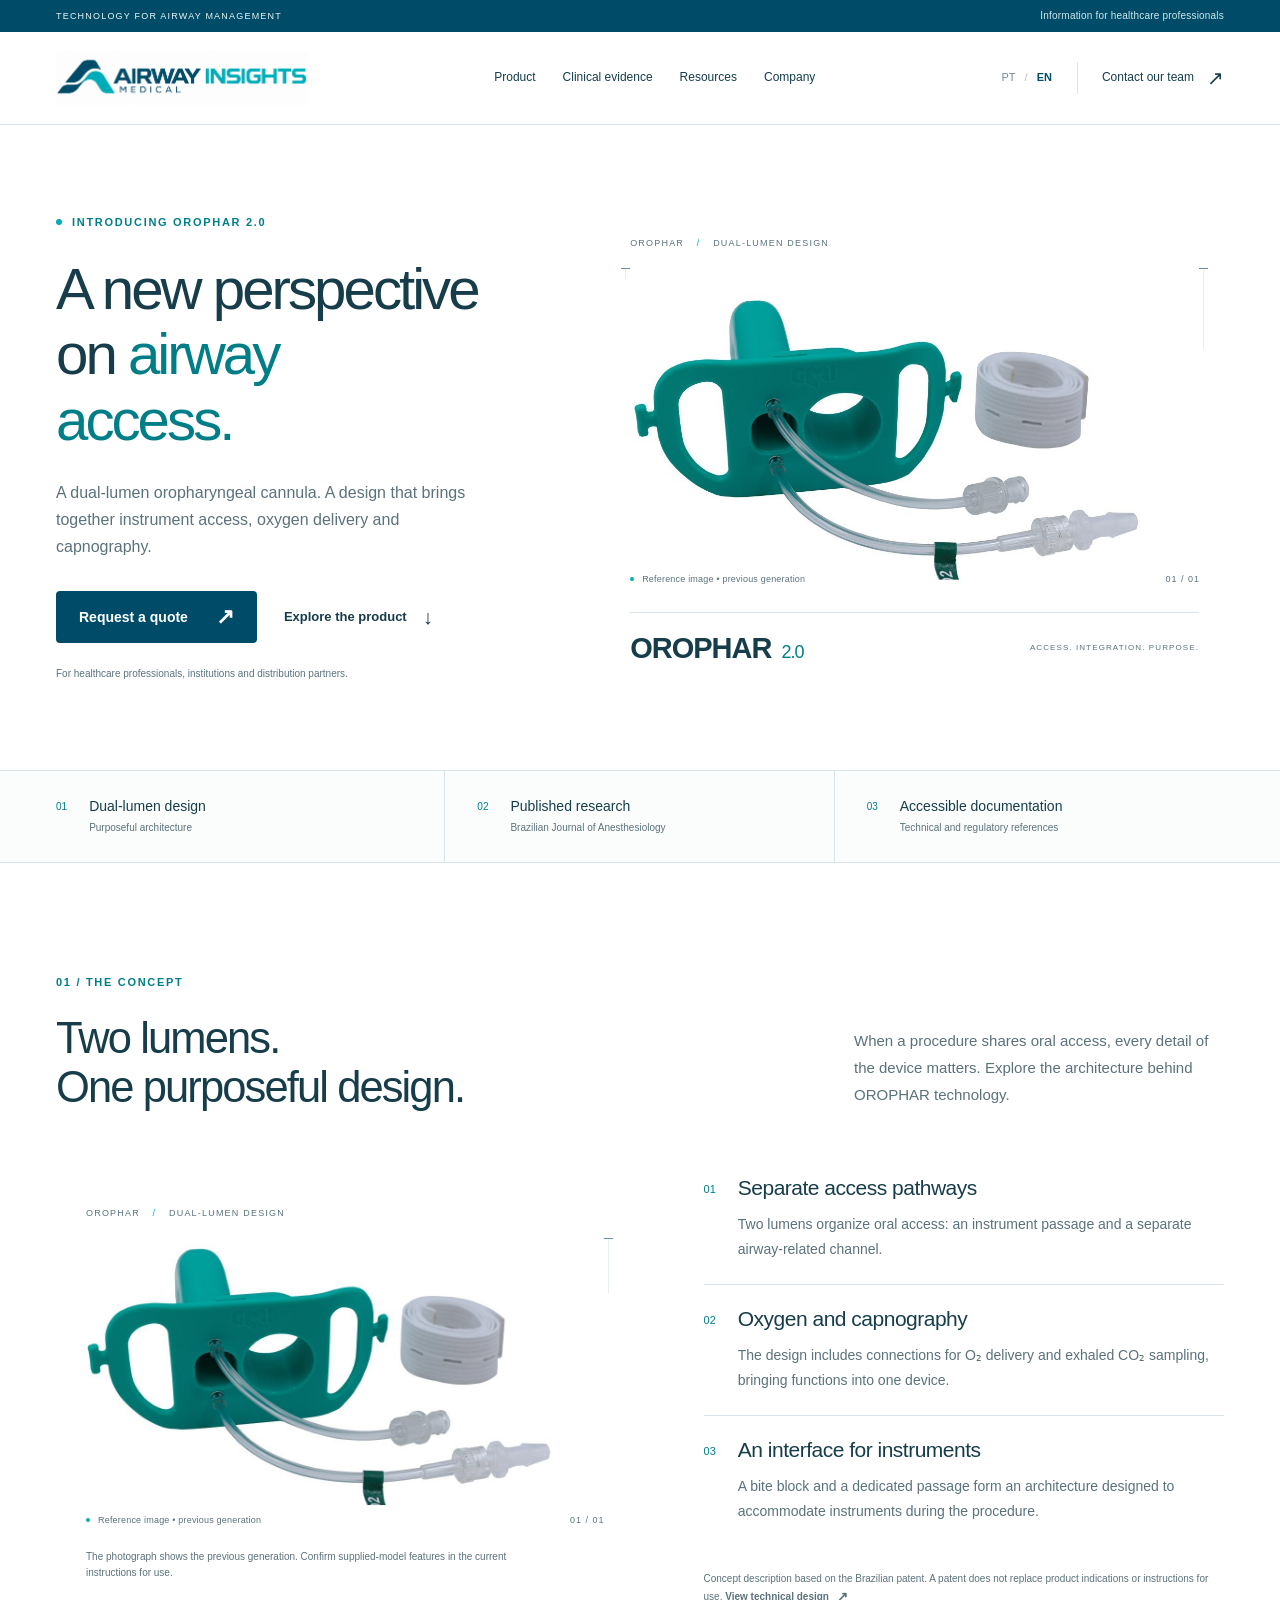
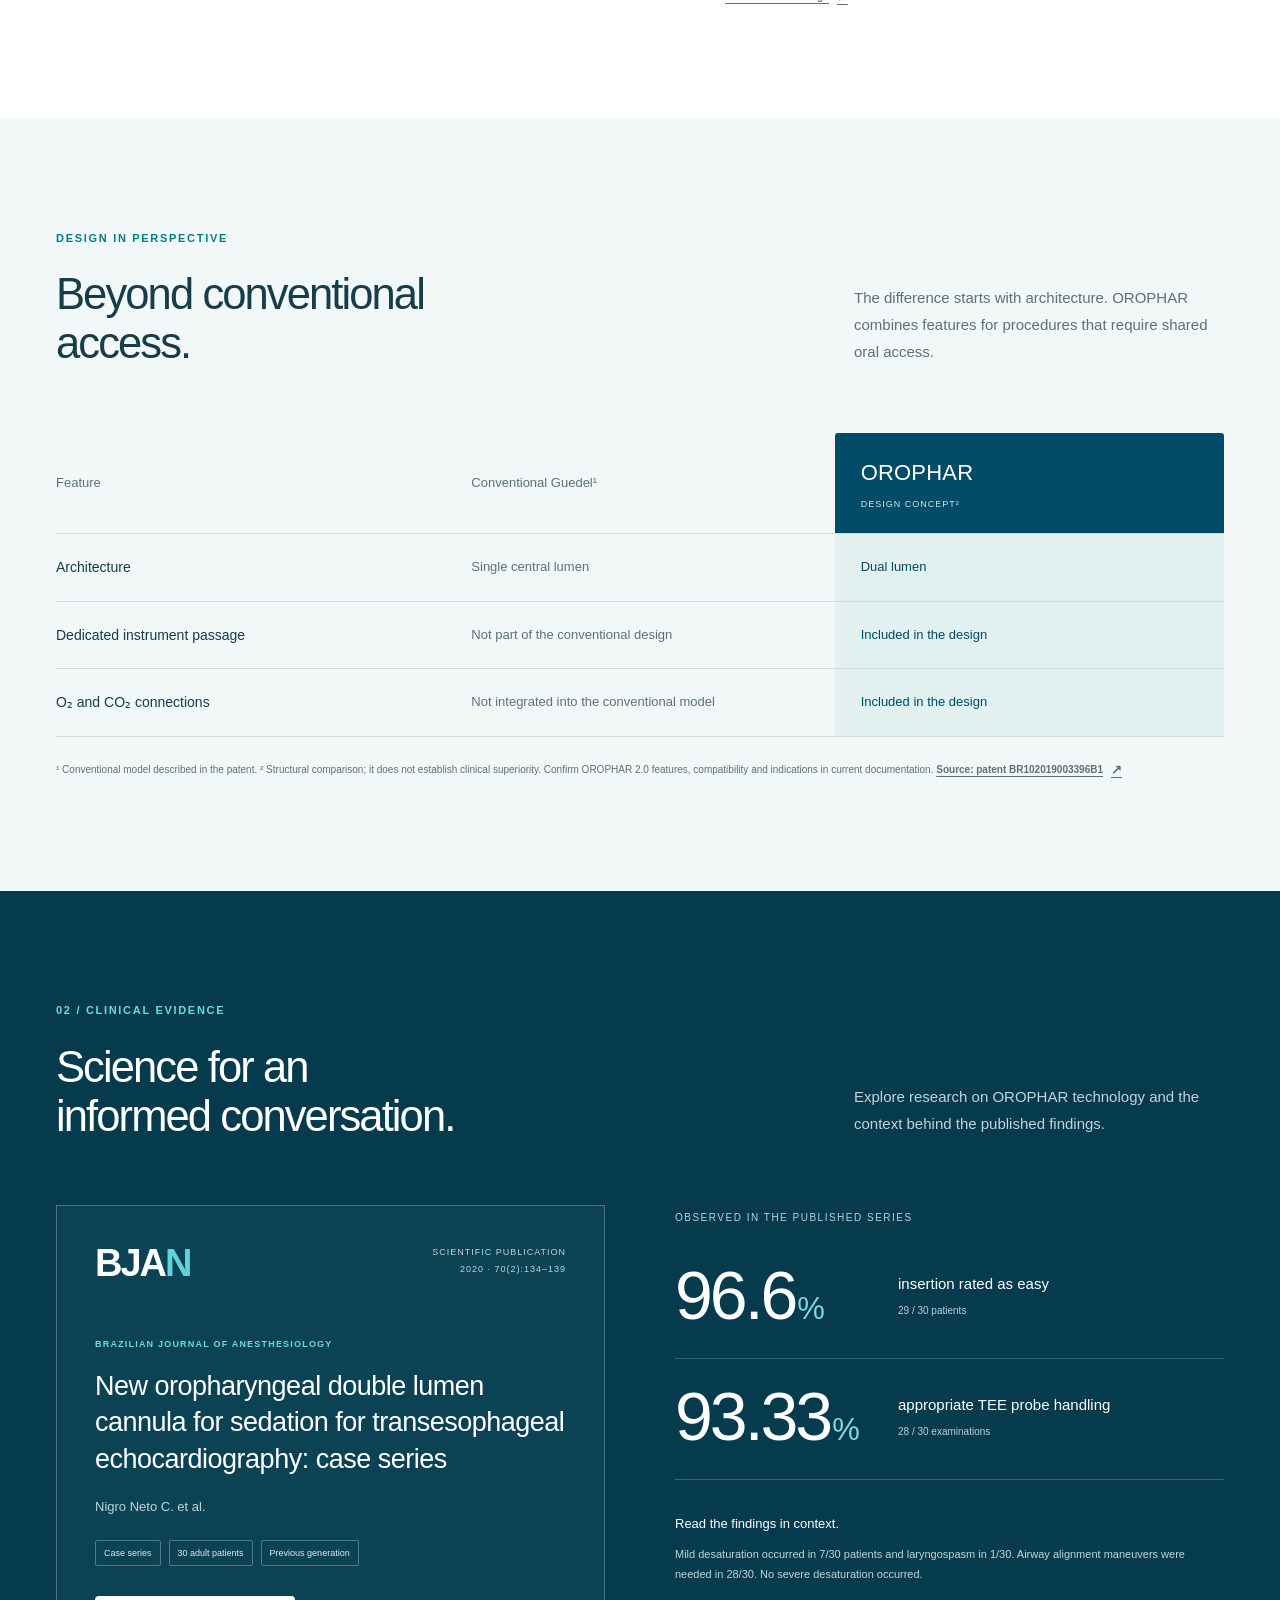
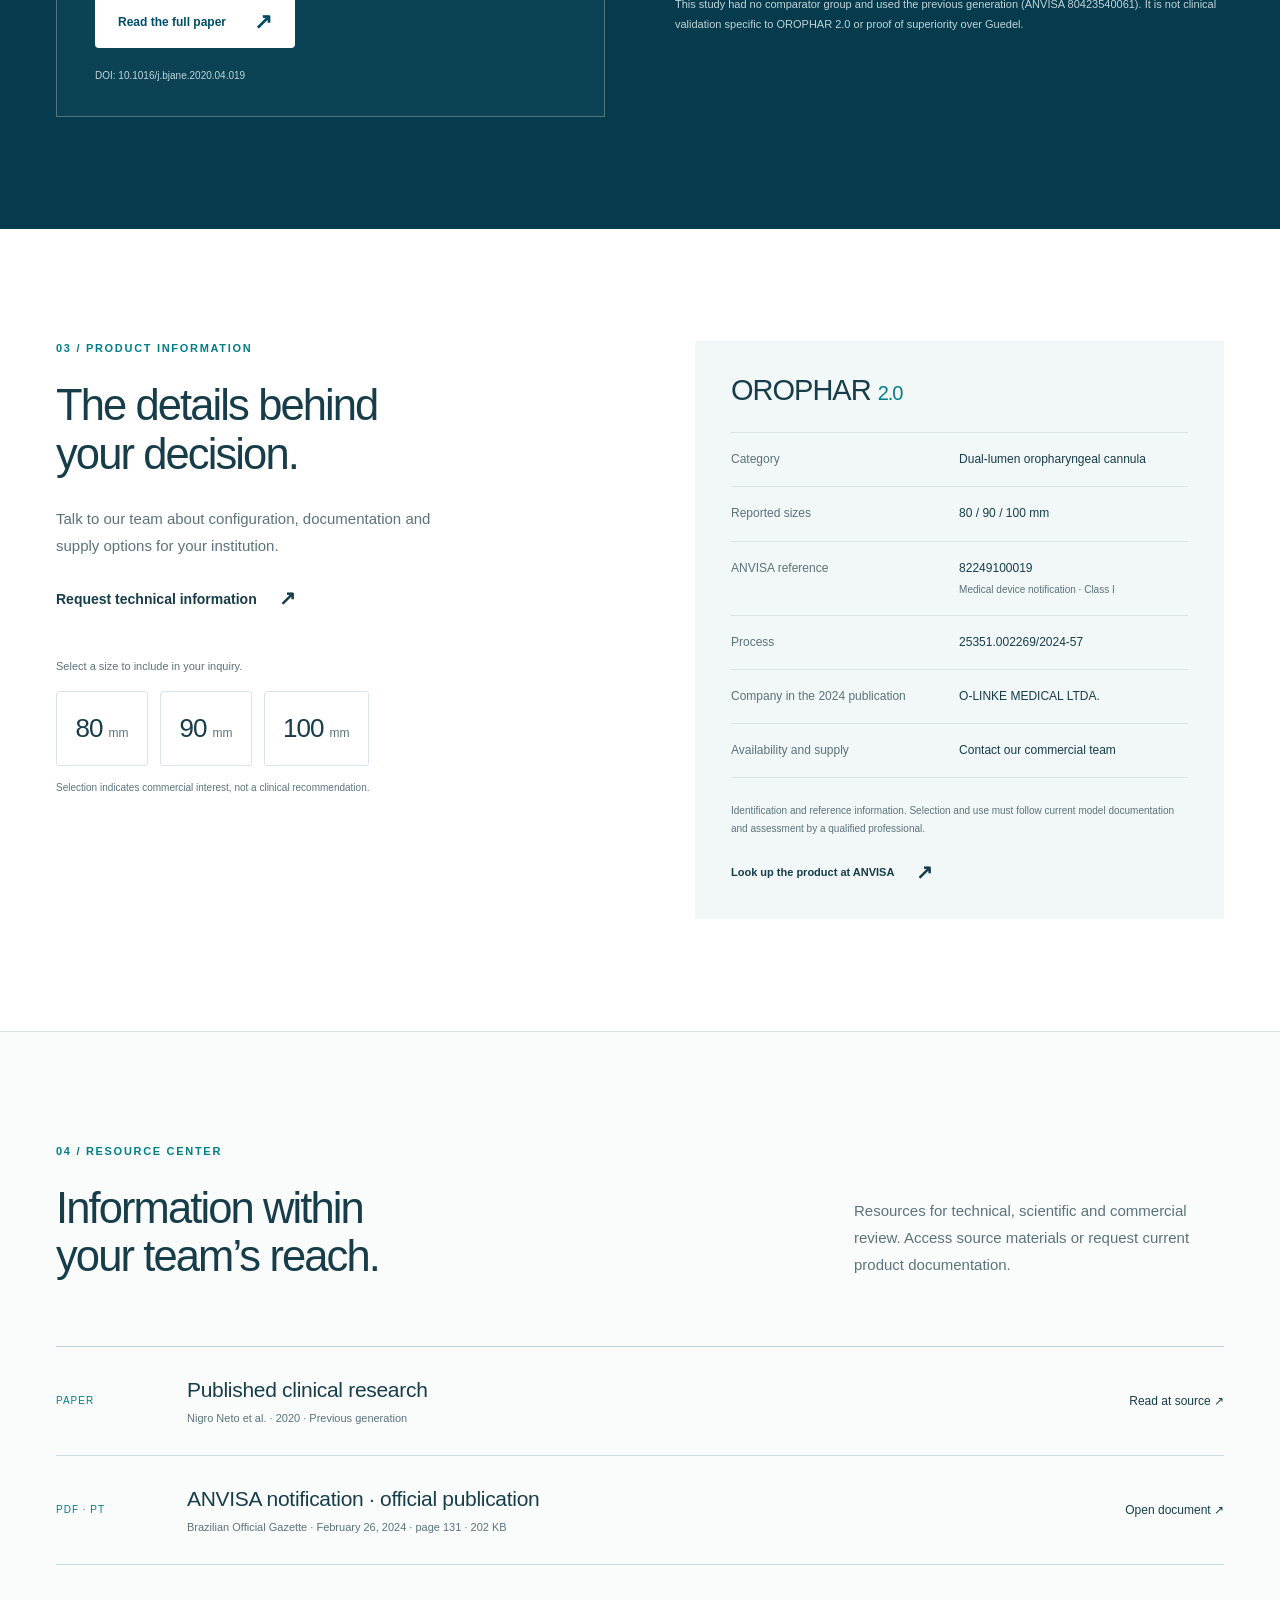
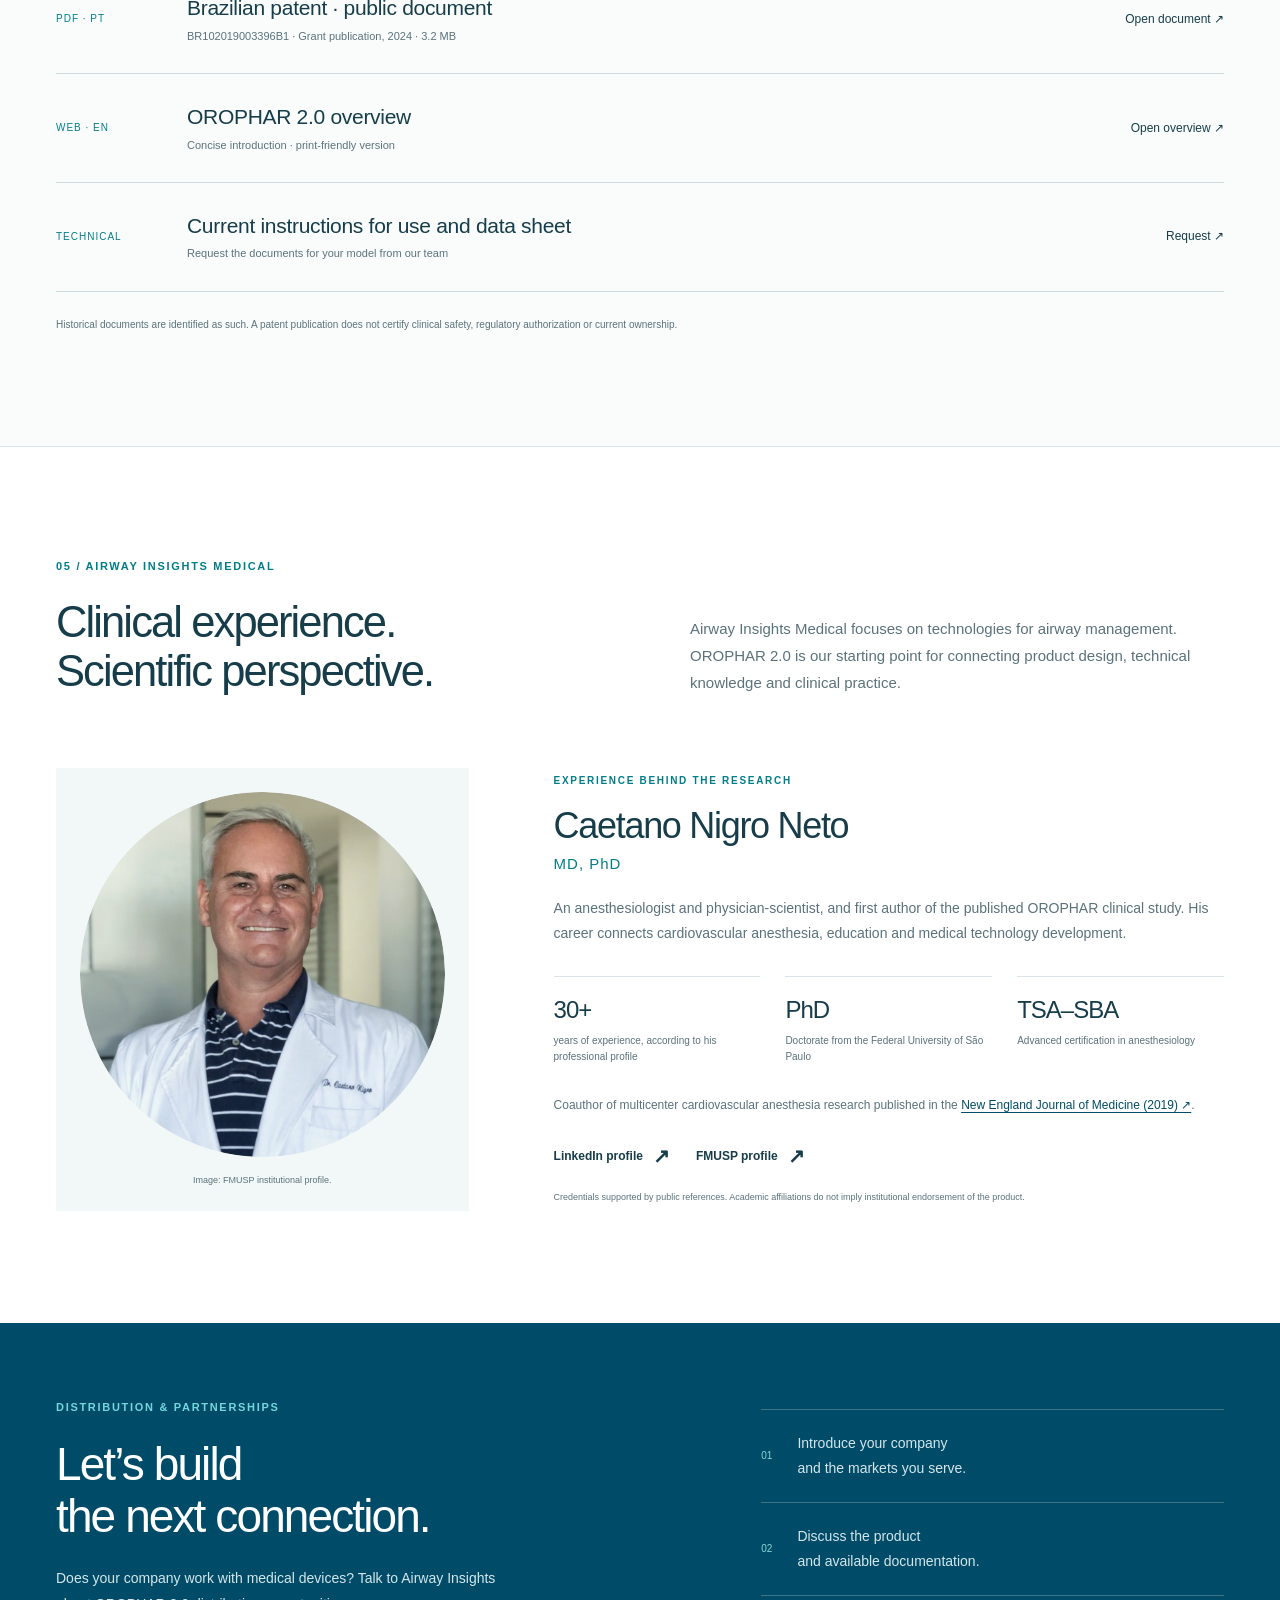
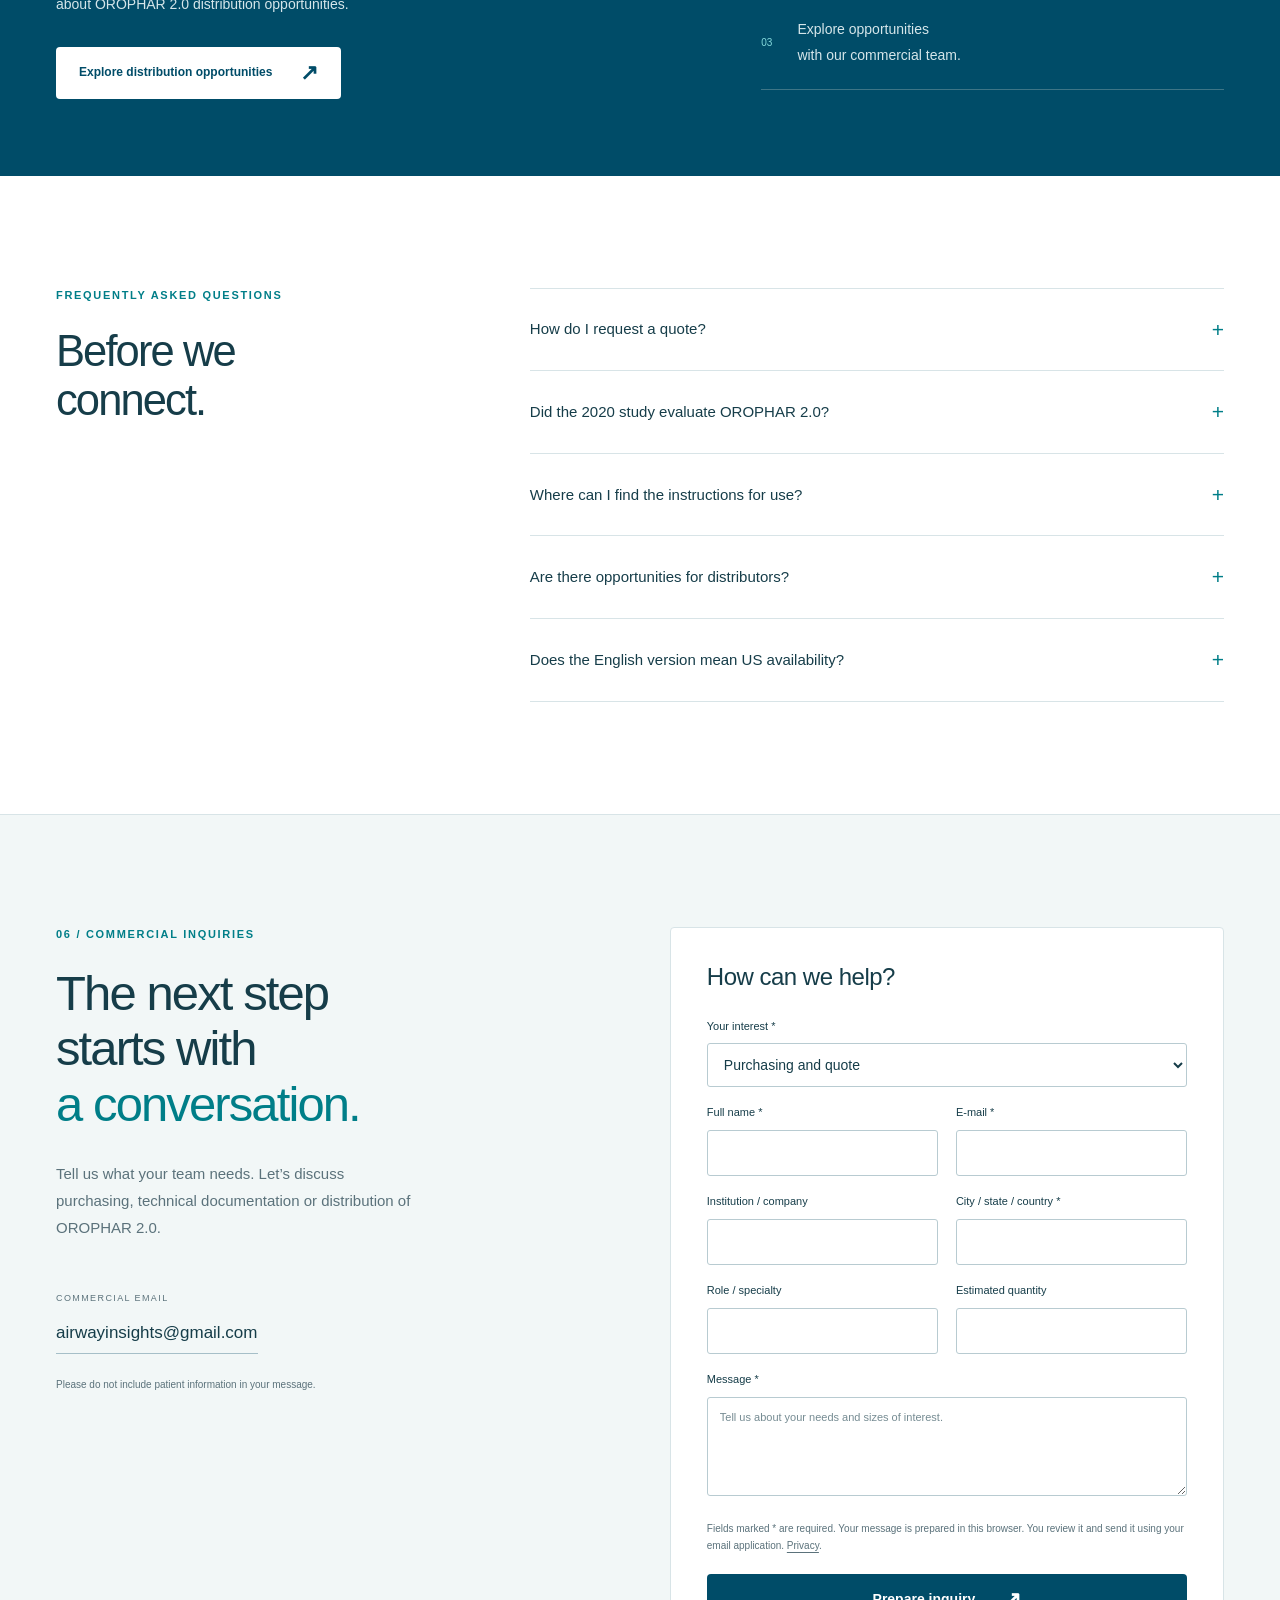
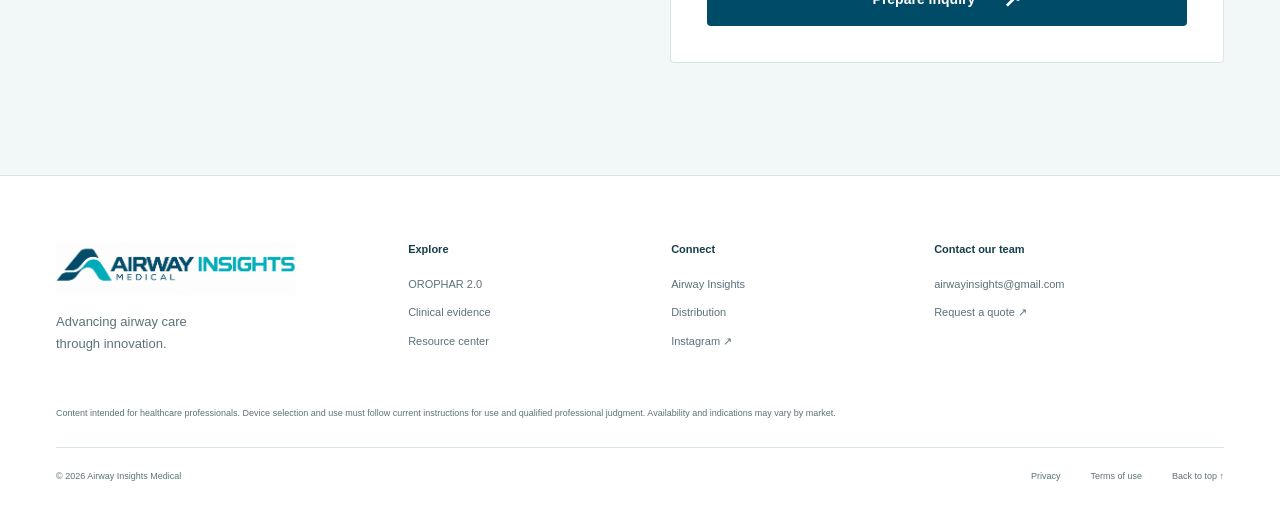
==== en/index.html @ 33f205d9 "Add files via upload" ====
<!doctype html>
<html lang="en-US">
<head>
 <meta charset="utf-8"><meta name="viewport" content="width=device-width, initial-scale=1">
 <title>OROPHAR 2.0 | Airway Insights Medical</title>
 <meta name="description" content="Explore OROPHAR 2.0, a dual-lumen oropharyngeal cannula. Product design, clinical evidence and commercial inquiries at Airway Insights Medical.">
 <meta name="robots" content="noindex, nofollow"><meta name="theme-color" content="#034d65">
 <meta property="og:type" content="website"><meta property="og:title" content="OROPHAR 2.0 | Airway Insights Medical"><meta property="og:description" content="Explore OROPHAR 2.0, a dual-lumen oropharyngeal cannula. Product design, clinical evidence and commercial inquiries at Airway Insights Medical.">
 <meta property="og:locale" content="en_US">
 <link rel="alternate" hreflang="pt-BR" href="../index.html"><link rel="alternate" hreflang="en-US" href="../en/index.html"><link rel="alternate" hreflang="x-default" href="../index.html">
 <link rel="icon" type="image/png" href="../assets/airway-insights-symbol.png">
 <link rel="stylesheet" href="../assets/site.css">
 <script src="../assets/config.js" defer></script><script src="../assets/site.js" defer></script>
</head>
<body>
<a class="skip-link" href="#main">Skip to content</a>
<div class="utility"><div class="container utility-inner"><span>TECHNOLOGY FOR AIRWAY MANAGEMENT</span><span>Information for healthcare professionals</span></div></div>
<header class="site-header"><div class="container header-inner">
 <a class="brand" href="index.html" aria-label="Airway Insights Medical — home"><img src="../assets/airway-insights-logo.png" width="2172" height="724" alt="Airway Insights Medical"></a>
 <nav class="desktop-nav" aria-label="Main navigation"><a href="#product">Product</a><a href="#evidence">Clinical evidence</a><a href="#resources">Resources</a><a href="#company">Company</a></nav>
 <div class="header-actions"><div class="language-switch" aria-label="Language"><a class=""  href="../index.html" lang="pt-BR" aria-label="Português do Brasil">PT</a><span>/</span><a class="active" aria-current="page" href="../en/index.html" lang="en-US" aria-label="English, United States">EN</a></div><a href="#contact" class="header-contact">Contact our team <span aria-hidden="true">↗</span></a><button class="menu-toggle" aria-expanded="false" aria-controls="mobile-nav" aria-label="Open menu"><span></span><span></span></button></div>
 </div><nav id="mobile-nav" class="mobile-nav" aria-label="Mobile navigation" hidden><a href="#product">Product</a><a href="#evidence">Clinical evidence</a><a href="#resources">Resources</a><a href="#company">Company</a><a href="#distribution">Distribution</a><a href="#contact">Commercial inquiries</a></nav>
</header>
<main id="main">
 <section class="hero container" aria-labelledby="hero-title">
  <div class="hero-copy"><p class="eyebrow"><span></span>INTRODUCING OROPHAR 2.0</p>
   <h1 id="hero-title">A new perspective<br>on <em>airway<br>access.</em></h1>
   <p class="hero-description">A dual-lumen oropharyngeal cannula. A design that brings together instrument access, oxygen delivery and capnography.</p>
   <div class="hero-actions"><a class="button primary" href="#contact" data-intent="quote">Request a quote<span aria-hidden="true">↗</span></a><a class="text-link" href="#product">Explore the product <span aria-hidden="true">↓</span></a></div>
   <p class="hero-footnote">For healthcare professionals, institutions and distribution partners.</p>
  </div>
  <div class="hero-visual"><div class="product-stage ">
          <div class="stage-line line-one"></div><div class="stage-line line-two"></div>
          <span class="stage-label">OROPHAR <span> / </span> DUAL-LUMEN DESIGN</span>
          <div class="product-image-wrap"><img class="product-image" src="../assets/orophar-reference.png" width="1280" height="720" alt="Reference photograph of the previous-generation OROPHAR: two lumens and tubing" fetchpriority="high"></div>
          <div class="stage-bottom"><span class="technical-dot"></span><span>Reference image • previous generation</span><span>01 / 01</span></div>
        </div><div class="product-signature"><strong>OROPHAR<span>2.0</span></strong><span>ACCESS. INTEGRATION. PURPOSE.</span></div></div>
 </section>
 <div class="trust-band"><div class="container trust-inner"><a href="#product"><span>01</span><div><strong>Dual-lumen design</strong><small>Purposeful architecture</small></div></a><a href="#evidence"><span>02</span><div><strong>Published research</strong><small>Brazilian Journal of Anesthesiology</small></div></a><a href="#resources"><span>03</span><div><strong>Accessible documentation</strong><small>Technical and regulatory references</small></div></a></div></div>

 <section id="product" class="section container">
  <div class="section-heading"><div><p class="eyebrow">01 / THE CONCEPT</p><h2>Two lumens.<br>One purposeful design.</h2></div><p class="section-intro">When a procedure shares oral access, every detail of the device matters. Explore the architecture behind OROPHAR technology.</p></div>
  <div class="anatomy-grid"><div class="anatomy-visual"><div class="product-stage anatomy-stage">
          <div class="stage-line line-one"></div><div class="stage-line line-two"></div>
          <span class="stage-label">OROPHAR <span> / </span> DUAL-LUMEN DESIGN</span>
          <div class="product-image-wrap"><img class="product-image" src="../assets/orophar-reference.png" width="1280" height="720" alt="Reference photograph of the previous-generation OROPHAR: two lumens and tubing" loading="lazy"></div>
          <div class="stage-bottom"><span class="technical-dot"></span><span>Reference image • previous generation</span><span>01 / 01</span></div>
        </div><p class="caption">The photograph shows the previous generation. Confirm supplied-model features in the current instructions for use.</p></div>
  <div class="feature-list" aria-label="Design features">
   <article class="feature"><span class="feature-number">01</span><div><h3>Separate access pathways</h3><p>Two lumens organize oral access: an instrument passage and a separate airway-related channel.</p></div></article>
   <article class="feature"><span class="feature-number">02</span><div><h3>Oxygen and capnography</h3><p>The design includes connections for O₂ delivery and exhaled CO₂ sampling, bringing functions into one device.</p></div></article>
   <article class="feature"><span class="feature-number">03</span><div><h3>An interface for instruments</h3><p>A bite block and a dedicated passage form an architecture designed to accommodate instruments during the procedure.</p></div></article>
   <p class="source-note">Concept description based on the Brazilian patent. A patent does not replace product indications or instructions for use. <a class="text-link" href="https://patents.google.com/patent/BR102019003396B1/pt" target="_blank" rel="noopener noreferrer">View technical design<span aria-hidden="true">↗</span></a></p>
  </div></div>
 </section>

 <section class="comparison-section section" id="design"><div class="container"><div class="section-heading"><div><p class="eyebrow">DESIGN IN PERSPECTIVE</p><h2>Beyond conventional<br>access.</h2></div><p class="section-intro">The difference starts with architecture. OROPHAR combines features for procedures that require shared oral access.</p></div>
 <div class="table-scroll"><table class="comparison-table"><caption class="sr-only">Comparison of design characteristics</caption><thead><tr><th scope="col">Feature</th><th scope="col">Conventional Guedel¹</th><th scope="col" class="highlight">OROPHAR <span>DESIGN CONCEPT²</span></th></tr></thead><tbody>
 <tr><th scope="row">Architecture</th><td>Single central lumen</td><td class="highlight">Dual lumen</td></tr>
 <tr><th scope="row">Dedicated instrument passage</th><td>Not part of the conventional design</td><td class="highlight">Included in the design</td></tr>
 <tr><th scope="row">O₂ and CO₂ connections</th><td>Not integrated into the conventional model</td><td class="highlight">Included in the design</td></tr>
 </tbody></table></div><p class="source-note">¹ Conventional model described in the patent. ² Structural comparison; it does not establish clinical superiority. Confirm OROPHAR 2.0 features, compatibility and indications in current documentation. <a class="text-link" href="https://patents.google.com/patent/BR102019003396B1/pt" target="_blank" rel="noopener noreferrer">Source: patent BR102019003396B1<span aria-hidden="true">↗</span></a></p>
 </div></section>

 <section id="evidence" class="section evidence-section"><div class="container">
  <div class="section-heading"><div><p class="eyebrow">02 / CLINICAL EVIDENCE</p><h2>Science for an<br>informed conversation.</h2></div><p class="section-intro">Explore research on OROPHAR technology and the context behind the published findings.</p></div>
  <div class="evidence-layout"><article class="publication"><div class="publication-top"><span class="journal-mark">BJA<span>N</span></span><span>SCIENTIFIC PUBLICATION<br>2020 · 70(2):134–139</span></div><p class="eyebrow">BRAZILIAN JOURNAL OF ANESTHESIOLOGY</p><h3 lang="en">New oropharyngeal double lumen cannula for sedation for transesophageal echocardiography: case series</h3><p class="byline">Nigro Neto C. et al.</p><div class="study-tags"><span>Case series</span><span>30 adult patients</span><span>Previous generation</span></div><a class="button light" href="https://pmc.ncbi.nlm.nih.gov/articles/PMC9373078/" target="_blank" rel="noopener noreferrer">Read the full paper<span aria-hidden="true">↗</span></a><p class="doi">DOI: 10.1016/j.bjane.2020.04.019</p></article>
  <div class="study-results"><p class="results-label">OBSERVED IN THE PUBLISHED SERIES</p><div class="stat"><strong>96.6<span>%</span></strong><p>insertion rated as easy<small>29 / 30 patients</small></p></div><div class="stat"><strong>93.33<span>%</span></strong><p>appropriate TEE probe handling<small>28 / 30 examinations</small></p></div>
  <div class="evidence-context"><strong>Read the findings in context.</strong><p>Mild desaturation occurred in 7/30 patients and laryngospasm in 1/30. Airway alignment maneuvers were needed in 28/30. No severe desaturation occurred.</p><p>This study had no comparator group and used the previous generation (ANVISA 80423540061). It is not clinical validation specific to OROPHAR 2.0 or proof of superiority over Guedel.</p></div></div></div>
 </div></section>

 <section class="section container specifications" id="specifications"><div class="spec-intro"><p class="eyebrow">03 / PRODUCT INFORMATION</p><h2>The details behind<br>your decision.</h2><p>Talk to our team about configuration, documentation and supply options for your institution.</p><a class="text-link" href="#contact" data-intent="technical">Request technical information<span aria-hidden="true">↗</span></a><p class="size-hint">Select a size to include in your inquiry.</p><div class="size-selector" aria-label="Size of interest"><button type="button" data-size="80" aria-pressed="false">80 <span>mm</span></button><button type="button" data-size="90" aria-pressed="false">90 <span>mm</span></button><button type="button" data-size="100" aria-pressed="false">100 <span>mm</span></button></div><p id="size-feedback" aria-live="polite">Selection indicates commercial interest, not a clinical recommendation.</p></div>
 <div class="spec-panel"><div class="spec-panel-title">OROPHAR <span>2.0</span></div><dl><div><dt>Category</dt><dd>Dual-lumen oropharyngeal cannula</dd></div><div><dt>Reported sizes</dt><dd>80 / 90 / 100 mm</dd></div><div><dt>ANVISA reference</dt><dd>82249100019 <small>Medical device notification · Class I</small></dd></div><div><dt>Process</dt><dd>25351.002269/2024-57</dd></div><div><dt>Company in the 2024 publication</dt><dd>O-LINKE MEDICAL LTDA.</dd></div><div><dt>Availability and supply</dt><dd>Contact our commercial team</dd></div></dl><p class="source-note">Identification and reference information. Selection and use must follow current model documentation and assessment by a qualified professional.</p><a class="text-link" href="https://consultas.anvisa.gov.br/#/saude/" target="_blank" rel="noopener noreferrer">Look up the product at ANVISA<span aria-hidden="true">↗</span></a></div>
 </section>

 <section class="section resources-section" id="resources"><div class="container"><div class="section-heading"><div><p class="eyebrow">04 / RESOURCE CENTER</p><h2>Information within<br>your team’s reach.</h2></div><p class="section-intro">Resources for technical, scientific and commercial review. Access source materials or request current product documentation.</p></div>
 <div class="resource-list">
  <a class="resource-row" href="https://pmc.ncbi.nlm.nih.gov/articles/PMC9373078/" target="_blank" rel="noopener noreferrer"><span class="resource-type">PAPER</span><div><h3>Published clinical research</h3><p>Nigro Neto et al. · 2020 · Previous generation</p></div><span class="resource-action">Read at source ↗</span></a>
  <a class="resource-row" href="../documents/anvisa-dou-2024-02-26-p131.pdf" target="_blank" rel="noopener"><span class="resource-type">PDF · PT</span><div><h3>ANVISA notification · official publication</h3><p>Brazilian Official Gazette · February 26, 2024 · page 131 · 202 KB</p></div><span class="resource-action">Open document ↗</span></a>
  <a class="resource-row" href="../documents/patente-BR102019003396B1.pdf" target="_blank" rel="noopener"><span class="resource-type">PDF · PT</span><div><h3>Brazilian patent · public document</h3><p>BR102019003396B1 · Grant publication, 2024 · 3.2 MB</p></div><span class="resource-action">Open document ↗</span></a>
  <a class="resource-row" href="../documents/overview-en.html" target="_blank" rel="noopener"><span class="resource-type">WEB · EN</span><div><h3>OROPHAR 2.0 overview</h3><p>Concise introduction · print-friendly version</p></div><span class="resource-action">Open overview ↗</span></a>
  <a class="resource-row" href="#contact" data-intent="technical"><span class="resource-type">TECHNICAL</span><div><h3>Current instructions for use and data sheet</h3><p>Request the documents for your model from our team</p></div><span class="resource-action">Request ↗</span></a>
 </div><p class="source-note">Historical documents are identified as such. A patent publication does not certify clinical safety, regulatory authorization or current ownership.</p>
 </div></section>

 <section class="section container company-section" id="company"><div class="company-intro"><p class="eyebrow">05 / AIRWAY INSIGHTS MEDICAL</p><h2>Clinical experience.<br>Scientific perspective.</h2><p>Airway Insights Medical focuses on technologies for airway management. OROPHAR 2.0 is our starting point for connecting product design, technical knowledge and clinical practice.</p></div>
 <div class="expert-layout"><figure class="expert-photo"><img src="../assets/caetano-nigro-neto.png" alt="Dr. Caetano Nigro Neto" width="1024" height="1024" loading="lazy"><figcaption>Image: FMUSP institutional profile.</figcaption></figure><div class="expert-content"><p class="eyebrow">EXPERIENCE BEHIND THE RESEARCH</p><h3>Caetano Nigro Neto<span>MD, PhD</span></h3><p class="expert-description">An anesthesiologist and physician-scientist, and first author of the published OROPHAR clinical study. His career connects cardiovascular anesthesia, education and medical technology development.</p><div class="credentials"><div><strong>30+</strong><span>years of experience, according to his professional profile</span></div><div><strong>PhD</strong><span>Doctorate from the Federal University of São Paulo</span></div><div><strong>TSA–SBA</strong><span>Advanced certification in anesthesiology</span></div></div><p class="research-credit">Coauthor of multicenter cardiovascular anesthesia research published in the <a href="https://pubmed.ncbi.nlm.nih.gov/30888743/" target="_blank" rel="noopener noreferrer">New England Journal of Medicine (2019) ↗</a>.</p><div class="expert-links"><a class="text-link" href="https://www.linkedin.com/in/ccaetanonigroneto/" target="_blank" rel="noopener noreferrer">LinkedIn profile<span aria-hidden="true">↗</span></a><a class="text-link" href="https://fm.usp.br/posgrad/corpo-docente/caetano-nigro-neto" target="_blank" rel="noopener noreferrer">FMUSP profile<span aria-hidden="true">↗</span></a></div><p class="source-note">Credentials supported by public references. Academic affiliations do not imply institutional endorsement of the product.</p></div></div>
 </section>

 <section id="distribution" class="distribution-section"><div class="container distribution-inner"><div><p class="eyebrow">DISTRIBUTION & PARTNERSHIPS</p><h2>Let’s build<br>the next connection.</h2><p>Does your company work with medical devices? Talk to Airway Insights about OROPHAR 2.0 distribution opportunities.</p><a class="button light" href="#contact" data-intent="distribution">Explore distribution opportunities<span aria-hidden="true">↗</span></a></div><div class="partner-notes"><div><span>01</span><p>Introduce your company<br>and the markets you serve.</p></div><div><span>02</span><p>Discuss the product<br>and available documentation.</p></div><div><span>03</span><p>Explore opportunities<br>with our commercial team.</p></div></div></div></section>

 <section class="section container faq-section" id="questions"><div><p class="eyebrow">FREQUENTLY ASKED QUESTIONS</p><h2>Before we<br>connect.</h2></div><div class="faq-list">
 <details><summary>How do I request a quote?<span>+</span></summary><p>Select “Request a quote” and tell us your institution, region and estimated quantity. The form prepares a message for you to review and send using your email application. Our commercial team confirms pricing, lead times and availability.</p></details>
 <details><summary>Did the 2020 study evaluate OROPHAR 2.0?<span>+</span></summary><p>No. The study evaluated the previous OROPHAR generation, identified in the paper by ANVISA number 80423540061. The current version is presented separately. See the evidence section for the study design and limitations.</p></details>
 <details><summary>Where can I find the instructions for use?<span>+</span></summary><p>Ask our team for the current instructions for use and data sheet corresponding to the supplied model. This website provides information and does not replace those documents.</p></details>
 <details><summary>Are there opportunities for distributors?<span>+</span></summary><p>We welcome inquiries from interested companies. Select “Distribution and partnership” in the form and include your region, customer profile and medical device experience. Opportunities are reviewed individually.</p></details>
 <details><summary>Does the English version mean US availability?<span>+</span></summary><p>No. English makes the information accessible to a wider audience. Commercial availability and indications depend on requirements and authorizations in each market. Contact our team about your country.</p></details>
 </div></section>

 <section id="contact" class="section contact-section"><div class="container contact-grid"><div class="contact-copy"><p class="eyebrow">06 / COMMERCIAL INQUIRIES</p><h2>The next step<br>starts with<br><em>a conversation.</em></h2><p>Tell us what your team needs. Let’s discuss purchasing, technical documentation or distribution of OROPHAR 2.0.</p><div class="direct-contact"><span>COMMERCIAL EMAIL</span><a class="email-link" href="mailto:airwayinsights@gmail.com">airwayinsights@gmail.com <span aria-hidden="true">↗</span></a></div><a class="text-link whatsapp-contact" href="#contact" hidden>WhatsApp <span aria-hidden="true">↗</span></a><p class="contact-note">Please do not include patient information in your message.</p></div>
 <form id="contact-form" class="contact-form" action="mailto:airwayinsights@gmail.com" method="get"><h3>How can we help?</h3><div class="field"><label for="intent">Your interest *</label><select id="intent" name="intent" required><option value="quote">Purchasing and quote</option><option value="institution">Hospital or institution</option><option value="distribution">Distribution and partnership</option><option value="technical">Technical and scientific information</option></select></div><div class="form-row"><div class="field"><label for="name">Full name *</label><input id="name" name="name" required autocomplete="name" maxlength="100"></div><div class="field"><label for="email">E-mail *</label><input id="email" name="email" type="email" required autocomplete="email" maxlength="150"></div></div><div class="form-row"><div class="field"><label for="organization">Institution / company</label><input id="organization" name="organization" autocomplete="organization" maxlength="150"></div><div class="field"><label for="region">City / state / country *</label><input id="region" name="region" required maxlength="150"></div></div><div class="form-row"><div class="field"><label for="role">Role / specialty</label><input id="role" name="role" autocomplete="organization-title" maxlength="100"></div><div class="field"><label for="quantity">Estimated quantity</label><input id="quantity" name="quantity" type="number" min="1" max="1000000" step="1" inputmode="numeric"></div></div><div class="field"><label for="message">Message *</label><textarea id="message" name="message" rows="3" required maxlength="1500" placeholder="Tell us about your needs and sizes of interest."></textarea></div><input type="hidden" name="size" id="selected-size"><p class="form-privacy">Fields marked * are required. Your message is prepared in this browser. You review it and send it using your email application. <a href="../documents/privacy-en.html">Privacy</a>.</p><button type="submit" class="button primary full-width">Prepare inquiry <span aria-hidden="true">↗</span></button><noscript><p>To contact us, email <a href="mailto:airwayinsights@gmail.com">airwayinsights@gmail.com</a>.</p></noscript></form>
 </div></section>
</main>
<footer class="site-footer"><div class="container"><div class="footer-main"><div class="footer-brand"><div class="brand"><img src="../assets/airway-insights-logo.png" alt="Airway Insights Medical" width="2172" height="724" loading="lazy"></div><p>Advancing airway care<br>through innovation.</p></div><div class="footer-column"><strong>Explore</strong><a href="#product">OROPHAR 2.0</a><a href="#evidence">Clinical evidence</a><a href="#resources">Resource center</a></div><div class="footer-column"><strong>Connect</strong><a href="#company">Airway Insights</a><a href="#distribution">Distribution</a><a href="https://www.instagram.com/airwayinsights/" target="_blank" rel="noopener noreferrer">Instagram ↗</a></div><div class="footer-column"><strong>Contact our team</strong><a class="email-link" href="mailto:airwayinsights@gmail.com">airwayinsights@gmail.com</a><a href="#contact">Request a quote ↗</a></div></div><div class="footer-note">Content intended for healthcare professionals. Device selection and use must follow current instructions for use and qualified professional judgment. Availability and indications may vary by market.</div><div class="footer-bottom"><span>© 2026 Airway Insights Medical</span><div><a href="../documents/privacy-en.html">Privacy</a><a href="../documents/terms-en.html">Terms of use</a><a href="#main">Back to top ↑</a></div></div></div></footer>
<div class="mobile-cta"><span>OROPHAR 2.0</span><a class="button primary" href="#contact" data-intent="quote">Request a quote<span aria-hidden="true">↗</span></a></div>
<dialog id="inquiry-dialog" aria-labelledby="dialog-title"><div class="dialog-top"><p class="eyebrow">AIRWAY INSIGHTS MEDICAL</p><button type="button" class="close-dialog" aria-label="Close">×</button></div><h2 id="dialog-title">Your message is ready.</h2><p>Review it below. No message has been sent yet.</p><textarea id="inquiry-preview" rows="10" readonly aria-label="Prepared message"></textarea><div class="dialog-actions"><a id="send-email" href="mailto:airwayinsights@gmail.com" class="button primary">Open my email ↗</a><button type="button" class="button secondary" id="copy-message">Copy message</button></div><p class="dialog-note" id="copy-status" aria-live="polite">If your email application does not open, copy the message and send it to airwayinsights@gmail.com.</p></dialog>
</body></html>
---- assets/site.css ----
@charset "UTF-8";
:root{--navy:#004c68;--navy-deep:#063b4d;--teal:#00acb8;--teal-dark:#007e88;--ink:#163d49;--muted:#5b727b;--line:#d8e4e7;--pale:#f2f7f7;--white:#fff;--max:1280px;--radius:4px}
*{box-sizing:border-box}html{scroll-behavior:smooth;scroll-padding-top:115px}body{margin:0;color:var(--ink);background:#fff;font-family:Arial,"Helvetica Neue",sans-serif;font-size:16px;line-height:1.6;-webkit-font-smoothing:antialiased}button,input,select,textarea{font:inherit}button,a,input,select,textarea{-webkit-tap-highlight-color:transparent}button,a{touch-action:manipulation}button{cursor:pointer}a{color:inherit;text-decoration:none}img{max-width:100%;height:auto}button{color:inherit}p,h1,h2,h3,figure{margin:0}p+p{margin-top:14px}h1,h2,h3{font-weight:500;line-height:1.12}h1{font-size:clamp(44px,4.55vw,68px);letter-spacing:-3px}h2{font-size:clamp(34px,3.4vw,48px);letter-spacing:-1.9px}h3{font-size:23px;letter-spacing:-.5px}em{font-style:normal;color:var(--teal-dark)}.container{width:calc(100% - 112px);max-width:var(--max);margin-inline:auto}.section{padding-block:112px}.eyebrow{font-size:11px;letter-spacing:1.7px;font-weight:700;line-height:1.4;color:var(--teal-dark);margin-bottom:24px}.text-link{display:inline-flex;align-items:center;gap:22px;font-size:14px;font-weight:600;line-height:1.45}.text-link>span{font-size:20px}.text-link:hover{color:var(--teal-dark)}.button{display:inline-flex;min-height:52px;align-items:center;justify-content:center;gap:28px;border:1px solid transparent;border-radius:var(--radius);padding:14px 22px;font-size:14px;font-weight:600;line-height:1.4;transition:background .2s,transform .2s}.button>span{font-size:22px;line-height:1}.button:hover{transform:translateY(-2px)}.primary{background:var(--navy);color:#fff}.primary:hover{background:var(--navy-deep)}.light{background:#fff;color:var(--navy)}.light:hover{background:#e8f8f8}.secondary{background:transparent;border-color:var(--line);color:var(--navy)}.full-width{width:100%}a:focus-visible,button:focus-visible,summary:focus-visible{outline:3px solid var(--teal-dark);outline-offset:5px}input:focus-visible,select:focus-visible,textarea:focus-visible{outline:2px solid var(--teal-dark);outline-offset:2px}[hidden]{display:none!important}.sr-only{position:absolute;width:1px;height:1px;overflow:hidden;clip:rect(0,0,0,0);white-space:nowrap}.skip-link{position:fixed;top:-80px;left:20px;z-index:30;padding:14px;background:#fff;color:var(--navy)}.skip-link:focus{top:12px}.utility{background:var(--navy);color:#e9f5f6}.utility-inner{display:flex;justify-content:space-between;align-items:center;height:32px;font-size:9px;letter-spacing:1.2px}.utility-inner span:last-child{letter-spacing:.2px;font-size:10px;color:#d0e7eb}.site-header{position:sticky;top:0;z-index:15;background:rgba(255,255,255,.97);border-bottom:1px solid var(--line)}.header-inner{height:92px;display:flex;align-items:center;justify-content:space-between;gap:25px}.brand{width:252px;height:54px;display:block;overflow:hidden;position:relative;flex-shrink:0}.brand img{width:270px;max-width:none;position:absolute;left:-9px;top:-17px}.desktop-nav{display:flex;align-items:center;gap:27px}.desktop-nav a{font-size:12px;white-space:nowrap}.desktop-nav a:hover{color:var(--teal-dark)}.header-actions{display:flex;align-items:center;gap:25px}.language-switch{display:flex;gap:9px;font-size:11px;align-items:center;line-height:1.4}.language-switch span{color:#b0bec1}.language-switch a{padding:8px 0;color:#758b92}.language-switch .active{color:var(--navy);font-weight:700}.header-contact{font-size:12px;white-space:nowrap;display:flex;align-items:center;gap:13px;border-left:1px solid var(--line);padding-left:24px}.header-contact span{font-size:20px}.menu-toggle{display:none;width:42px;height:42px;background:transparent;border:1px solid var(--line);padding:10px}.menu-toggle span{display:block;height:1px;background:var(--navy);margin:5px 0}.mobile-nav{padding:10px 24px 20px;border-top:1px solid var(--line);background:#fff}.mobile-nav a{display:block;padding:10px 0;font-size:15px}
.hero{display:grid;grid-template-columns:.95fr 1.12fr;align-items:center;gap:15px;min-height:645px;padding-block:72px 70px}.hero .eyebrow{display:flex;align-items:center;gap:10px;margin-bottom:26px}.hero .eyebrow>span{width:6px;height:6px;border-radius:50%;background:var(--teal)}.hero-description{max-width:420px;margin-top:27px;font-size:16px;color:var(--muted);line-height:1.7}.hero-actions{display:flex;align-items:center;gap:27px;margin-top:31px}.hero-actions .text-link{font-size:13px;gap:16px}.hero-footnote{font-size:10px;color:var(--muted);margin-top:23px}.hero-visual{align-self:stretch;display:flex;flex-direction:column;justify-content:center;min-width:0}.product-stage{position:relative;min-height:355px;width:100%;overflow:hidden;background:#fff}.product-image-wrap{width:100%;height:100%;display:flex;align-items:center;position:relative;padding-top:9px}.product-image{width:100%;max-width:none;clip-path:polygon(0 18%,57% 18%,57% 37%,100% 37%,100% 100%,0 100%);margin-top:-35px;transform:scale(1.045);transform-origin:center}.stage-label{position:absolute;left:30px;top:4px;z-index:1;font-size:9px;letter-spacing:1.2px;color:var(--muted)}.stage-label span{padding:0 9px;color:var(--teal)}.stage-line{position:absolute;top:36px;bottom:25px;width:1px;background:var(--line);opacity:.6}.line-one{left:25px}.line-two{right:20px}.stage-line:before,.stage-line:after{content:"";position:absolute;width:9px;height:1px;background:var(--navy);left:-4px}.stage-line:after{bottom:0}.stage-bottom{position:absolute;bottom:0;left:30px;right:24px;display:flex;align-items:center;gap:8px;font-size:9px;color:var(--muted);letter-spacing:.2px}.stage-bottom>span:last-child{margin-left:auto;font-size:9px;letter-spacing:1px}.technical-dot{width:4px;height:4px;background:var(--teal);border-radius:50%;flex:none}.product-signature{margin:25px 25px 0 30px;padding-top:18px;border-top:1px solid var(--line);display:flex;align-items:center;justify-content:space-between;gap:12px}.product-signature>strong{font-weight:600;font-size:29px;letter-spacing:-1px;line-height:1.2}.product-signature strong>span{margin-left:10px;font-size:18px;font-weight:400;color:var(--teal-dark)}.product-signature>span{font-size:8px;letter-spacing:1.1px;color:var(--muted)}.trust-band{border-block:1px solid var(--line);background:#fbfdfd}.trust-inner{display:grid;grid-template-columns:repeat(3,1fr)}.trust-inner>a{display:flex;align-items:center;gap:22px;padding:26px 32px;border-right:1px solid var(--line)}.trust-inner>a:first-child{padding-left:0}.trust-inner>a:last-child{border-right:0}.trust-inner>a>span{font-size:10px;color:var(--teal-dark);align-self:flex-start;margin-top:2px}.trust-inner strong{font-size:14px;font-weight:500;display:block;line-height:1.4}.trust-inner small{font-size:10px;color:var(--muted);display:block;margin-top:3px}.section-heading{display:flex;justify-content:space-between;align-items:flex-end;gap:60px;margin-bottom:65px}.section-intro{font-size:15px;line-height:1.8;color:var(--muted);max-width:370px;padding-bottom:3px}.anatomy-grid{display:grid;grid-template-columns:1.1fr 1fr;gap:75px;align-items:center}.anatomy-stage{min-height:325px}.anatomy-visual .caption{font-size:10px;color:var(--muted);max-width:460px;margin:22px 30px 0}.feature{display:flex;gap:22px;padding:22px 0;border-top:1px solid var(--line)}.feature:first-child{padding-top:0;border:0}.feature-number{font-size:11px;color:var(--teal-dark);padding-top:5px}.feature h3{font-size:21px;letter-spacing:-.5px;margin-bottom:12px}.feature p{font-size:14px;color:var(--muted);line-height:1.8}.source-note{font-size:10px;color:var(--muted);line-height:1.8;margin-top:24px}.source-note .text-link{font-size:10px;gap:8px;text-decoration:underline;text-underline-offset:3px}.source-note .text-link>span{font-size:13px}.comparison-section{background:var(--pale)}.table-scroll{overflow-x:auto}.comparison-table{border-collapse:collapse;width:100%;font-size:14px;text-align:left}.comparison-table th,.comparison-table td{padding:22px 26px;border-bottom:1px solid #ccdce0;width:33.333%}.comparison-table thead th{font-weight:500;color:var(--muted);font-size:13px;padding-block:22px}.comparison-table th:first-child{padding-left:0}.comparison-table .highlight{background:#e2f0f0;color:var(--navy)}.comparison-table thead .highlight{background:var(--navy);color:#fff;font-size:22px;letter-spacing:.2px;border-radius:3px 3px 0 0}.comparison-table .highlight span{display:block;font-size:9px;letter-spacing:1px;color:#cbe8eb;margin-top:7px}.comparison-table tbody th{font-weight:500}.comparison-table td{font-size:13px;color:var(--muted)}.evidence-section{background:var(--navy-deep);color:#fff}.evidence-section .eyebrow{color:#6cd9dd}.evidence-section .section-intro{color:#c1d4d9}.evidence-layout{display:grid;grid-template-columns:1fr 1fr;gap:70px}.publication{padding:38px 38px 32px;border:1px solid #52747d;position:relative;background:#0b4355}.publication-top{display:flex;justify-content:space-between;align-items:flex-start;margin-bottom:56px}.journal-mark{font-size:38px;font-weight:700;letter-spacing:-2px;line-height:1}.journal-mark span{color:#61d3d8}.publication-top>span:last-child{font-size:9px;line-height:1.9;letter-spacing:1px;color:#c1d4d9;text-align:right}.publication>.eyebrow{font-size:9px;letter-spacing:1.2px;margin-bottom:17px}.publication h3{font-size:27px;line-height:1.35;letter-spacing:-.5px}.byline{font-size:13px;color:#c1d4d9;margin-top:20px}.study-tags{display:flex;flex-wrap:wrap;gap:8px;margin:22px 0 30px}.study-tags>span{font-size:9px;padding:5px 8px;border:1px solid #567783;border-radius:2px;color:#deebee}.publication .button{font-size:12px;min-height:45px}.doi{font-size:10px;color:#c1d4d9;margin-top:20px}.results-label{font-size:10px;letter-spacing:1.5px;color:#b6d1d8;margin:5px 0 12px}.stat{display:flex;gap:25px;align-items:center;padding:20px 0 25px;border-bottom:1px solid #3a6470}.stat>strong{font-size:68px;letter-spacing:-3px;font-weight:400;line-height:1.1;min-width:198px}.stat>strong>span{font-size:31px;color:#7ed9dd;margin-left:2px;letter-spacing:-1px}.stat>p{font-size:15px;line-height:1.45}.stat small{display:block;font-size:10px;color:#b9d1d9;margin-top:9px}.evidence-context{margin-top:30px}.evidence-context>strong{font-size:13px;font-weight:500}.evidence-context>p{font-size:11px;line-height:1.8;color:#c1d4d9;margin-top:10px}.specifications{display:grid;grid-template-columns:1fr 1fr;gap:110px}.spec-intro>p:not(.eyebrow):not(.size-hint){font-size:15px;line-height:1.8;color:var(--muted);margin-top:27px;max-width:420px}.spec-intro .text-link{margin-top:25px}.size-hint{font-size:11px;color:var(--muted);margin-top:45px}.size-selector{display:flex;gap:12px;margin-top:15px}.size-selector button{background:#fff;border:1px solid var(--line);padding:16px 18px;font-size:26px;letter-spacing:-1px;min-width:92px;border-radius:3px}.size-selector button span{font-size:12px;letter-spacing:0;color:var(--muted)}.size-selector button[aria-pressed="true"]{background:var(--navy);color:#fff;border-color:var(--navy)}.size-selector button[aria-pressed="true"] span{color:#cbe8eb}#size-feedback{font-size:10px!important;margin-top:13px!important;max-width:400px}.spec-panel{background:var(--pale);padding:32px 36px}.spec-panel-title{font-size:29px;letter-spacing:-1px;line-height:1.2;padding-bottom:24px;border-bottom:1px solid var(--line)}.spec-panel-title span{color:var(--teal-dark);font-size:20px}.spec-panel dl{margin:0}.spec-panel dl>div{display:grid;grid-template-columns:1fr 1.1fr;gap:20px;padding:17px 0;border-bottom:1px solid var(--line);font-size:12px;line-height:1.6}.spec-panel dt{color:var(--muted)}.spec-panel dd{margin:0}.spec-panel dd small{font-size:10px;display:block;color:var(--muted);margin-top:4px}.spec-panel>.text-link{font-size:11px;margin-top:20px}.resources-section{background:#fafcfc;border-block:1px solid var(--line)}.resource-list{border-top:1px solid #bdd0d6}.resource-row{display:flex;align-items:center;gap:25px;padding:28px 0;border-bottom:1px solid #cbdbe0;transition:background .2s}.resource-row:hover{background:#edf5f5}.resource-type{flex:0 0 106px;font-size:10px;letter-spacing:1px;color:var(--teal-dark)}.resource-row h3{font-size:21px;line-height:1.4;letter-spacing:-.3px}.resource-row p{font-size:11px;color:var(--muted);margin-top:5px}.resource-action{margin-left:auto;font-size:12px;white-space:nowrap;padding-left:20px}.company-intro{display:grid;grid-template-columns:1fr 1fr;gap:0 100px}.company-intro>.eyebrow{grid-column:1/-1}.company-intro>p:last-child{align-self:end;font-size:15px;line-height:1.8;color:var(--muted)}.expert-layout{display:grid;grid-template-columns:.8fr 1.3fr;gap:85px;margin-top:72px;align-items:center}.expert-photo{padding:24px;background:var(--pale);max-width:430px}.expert-photo img{display:block;width:100%;border-radius:50%;mix-blend-mode:multiply}.expert-photo figcaption{font-size:9px;text-align:center;color:var(--muted);margin-top:16px}.expert-content>.eyebrow{font-size:10px;margin-bottom:18px}.expert-content h3{font-size:36px;letter-spacing:-1.3px}.expert-content h3>span{display:block;font-size:15px;letter-spacing:1px;margin-top:10px;color:var(--teal-dark)}.expert-description{font-size:14px;line-height:1.8;color:var(--muted);margin-top:23px}.credentials{display:grid;grid-template-columns:1fr 1fr 1fr;gap:25px;margin:30px 0}.credentials>div{border-top:1px solid var(--line);padding-top:17px}.credentials strong{display:block;font-size:24px;font-weight:500;letter-spacing:-1px;line-height:1.3}.credentials span{display:block;font-size:10px;color:var(--muted);line-height:1.6;margin-top:8px}.expert-links{display:flex;gap:26px}.expert-links .text-link{font-size:12px;gap:10px}.expert-content .source-note{font-size:9px;margin-top:18px}.distribution-section{background:var(--navy);color:#fff;padding:77px 0}.distribution-inner{display:grid;grid-template-columns:1.2fr 1fr;gap:150px;align-items:center}.distribution-section .eyebrow{color:#74d6db}.distribution-section h2{font-size:46px}.distribution-section p:not(.eyebrow){color:#d5e6ea;font-size:14px;max-width:440px;margin-top:24px;line-height:1.8}.distribution-section .button{margin-top:30px;font-size:12px}.partner-notes>div{display:flex;gap:25px;padding:21px 0;border-bottom:1px solid #3e7586;align-items:center}.partner-notes>div:first-child{border-top:1px solid #3e7586}.partner-notes span{font-size:10px;color:#83d9dc}.partner-notes p{margin:0!important;font-size:14px!important}.faq-section{display:grid;grid-template-columns:.7fr 1.3fr;gap:100px}.faq-list details{border-top:1px solid var(--line)}.faq-list details:last-child{border-bottom:1px solid var(--line)}summary{list-style:none;padding:24px 0;font-size:15px;cursor:pointer;display:flex;align-items:center;justify-content:space-between;gap:25px}summary::-webkit-details-marker{display:none}summary>span{font-size:21px;color:var(--teal-dark);font-weight:400}details[open] summary>span{transform:rotate(45deg)}details>p{font-size:13px;color:var(--muted);line-height:1.8;padding:0 28px 23px 0}.contact-section{background:var(--pale);border-block:1px solid var(--line)}.contact-grid{display:grid;grid-template-columns:1fr 1.1fr;gap:110px}.contact-copy h2{font-size:49px;line-height:1.13}.contact-copy>p:not(.eyebrow){max-width:355px;font-size:15px;line-height:1.8;color:var(--muted);margin-top:28px}.direct-contact{margin-top:50px}.direct-contact>span{display:block;font-size:9px;letter-spacing:1.4px;color:var(--muted);margin-bottom:13px}.direct-contact>a{font-size:17px;border-bottom:1px solid #a6bfc8;padding-bottom:7px;display:inline-flex;gap:28px}.direct-contact>a>span{color:var(--teal-dark)}.contact-copy>.contact-note{font-size:10px!important;margin-top:22px!important}.contact-form{background:#fff;padding:36px;border:1px solid var(--line);border-radius:4px}.contact-form h3{font-size:24px;margin-bottom:27px}.field{margin-bottom:17px;min-width:0}.field label{display:block;font-size:11px;color:var(--ink);margin-bottom:8px}.field input,.field textarea,.field select{border:1px solid #b8cbd1;width:100%;border-radius:3px;background:#fff;color:var(--ink);padding:11px 12px;font-size:14px;min-height:44px}.field textarea{resize:vertical;min-height:99px;line-height:1.6}.field textarea::placeholder{font-size:11px;color:#758b92}.form-row{display:grid;grid-template-columns:1fr 1fr;gap:18px}.form-privacy{font-size:10px;line-height:1.7;color:var(--muted);margin-bottom:20px}.form-privacy a{text-decoration:underline;text-underline-offset:3px}.site-footer{padding:65px 0 25px}.footer-main{display:grid;grid-template-columns:1.4fr 1fr 1fr 1.3fr;gap:40px;padding-bottom:50px}.footer-brand .brand{width:240px}.footer-brand .brand img{width:258px}.footer-brand>p{font-size:13px;color:var(--muted);line-height:1.7;margin-top:16px}.footer-column{display:flex;flex-direction:column;align-items:flex-start;gap:11px}.footer-column strong{font-size:11px;font-weight:600;margin-bottom:6px}.footer-column a{font-size:11px;color:var(--muted)}.footer-column a:hover{color:var(--teal-dark)}.footer-note{font-size:9px;line-height:1.8;color:var(--muted);max-width:990px;padding-bottom:25px}.footer-bottom{border-top:1px solid var(--line);padding-top:21px;display:flex;justify-content:space-between;gap:20px;font-size:9px;color:var(--muted)}.footer-bottom>div{display:flex;gap:30px}.mobile-cta{display:none}dialog{border:1px solid var(--line);border-radius:6px;padding:32px;max-width:640px;width:calc(100% - 32px);max-height:90vh;color:var(--ink);box-shadow:0 20px 100px #002a3850}dialog::backdrop{background:#072f43a8;backdrop-filter:blur(4px)}.dialog-top{display:flex;justify-content:space-between;align-items:center}.dialog-top .eyebrow{margin-bottom:18px}.close-dialog{background:none;border:none;font-size:30px;line-height:1;padding:5px 8px;margin-top:-20px}.dialog-top+h2{font-size:31px;letter-spacing:-1px}dialog>p{font-size:13px;color:var(--muted);margin-top:14px}#inquiry-preview{width:100%;margin:23px 0 18px;padding:16px;border:1px solid var(--line);background:var(--pale);font-size:12px;color:var(--ink);line-height:1.7;resize:vertical}.dialog-actions{display:flex;gap:12px;flex-wrap:wrap}.dialog-note{font-size:11px!important;margin-top:17px!important}.whatsapp-contact{margin-top:22px}.document-page{background:var(--pale)}.document{max-width:850px;margin:50px auto;background:#fff;padding:60px}.document-back{display:inline-block;font-size:13px;color:var(--teal-dark);margin-bottom:30px}.document-logo{display:block;width:300px;margin-bottom:40px}.document h1{font-size:43px;letter-spacing:-1.5px;margin-bottom:23px}.document h2{font-size:24px;letter-spacing:-.5px;margin:34px 0 17px}.document p,.document li{font-size:15px;color:var(--muted);line-height:1.8}.document p.lead{font-size:21px}.document a:not(.document-back){color:var(--teal-dark);text-decoration:underline;overflow-wrap:anywhere}.document footer{border-top:1px solid var(--line);margin-top:40px;padding-top:20px}.document footer p{font-size:12px}.document .eyebrow{font-size:10px}
@media(min-width:1600px){.hero{min-height:710px}.hero h1{font-size:70px}.product-stage{min-height:370px}}
@media(max-width:1200px){.container{width:calc(100% - 70px)}.desktop-nav{gap:18px}.header-actions{gap:18px}.brand{width:220px}.brand img{width:237px;top:-14px;left:-8px}.header-contact{padding-left:16px;font-size:11px}.hero{grid-template-columns:1fr 1fr;min-height:590px}.hero h1{font-size:54px}.hero-description{font-size:15px}.hero-actions{gap:18px}.hero-actions .button{padding:13px 15px;gap:15px}.product-stage{min-height:295px}.product-image{margin-top:-15px}.stage-label{font-size:8px;left:20px;letter-spacing:.7px}.product-signature>span{font-size:7px}.product-signature>strong{font-size:26px}.anatomy-grid{gap:40px}.specifications{gap:60px}.evidence-layout{gap:42px}.stat>strong{font-size:55px;min-width:159px}.stat>strong>span{font-size:27px}.stat{gap:15px}.publication{padding:30px}.publication h3{font-size:25px}.contact-grid{gap:60px}.distribution-inner{gap:90px}.expert-layout{gap:60px}.footer-main{gap:25px}.footer-brand .brand{width:205px}.footer-brand .brand img{width:220px;top:-14px}}
@media(max-width:1000px){.desktop-nav{display:none}.header-inner{height:80px}.menu-toggle{display:block}.hero{min-height:600px;padding-block:55px}.hero h1{font-size:48px;letter-spacing:-2px}.hero-actions{flex-wrap:wrap}.hero-footnote{max-width:270px}.product-stage{min-height:260px}.stage-label{font-size:7px;letter-spacing:.4px}.stage-bottom{font-size:8px;left:16px;right:16px}.stage-bottom>span:last-child{display:none}.product-signature{margin-inline:15px;align-items:flex-start;flex-direction:column}.product-signature>span{font-size:8px}.section{padding-block:85px}.section-heading{gap:40px;margin-bottom:50px}.section-intro{max-width:320px;font-size:14px}.anatomy-grid{grid-template-columns:1fr 1fr;gap:35px}.anatomy-stage{min-height:240px}.feature h3{font-size:19px}.feature p{font-size:13px}.evidence-layout{gap:30px}.publication{padding:25px}.publication h3{font-size:23px}.stat{flex-direction:column;align-items:flex-start;gap:10px;padding:18px 0}.stat>strong{font-size:58px}.stat>p{font-size:14px}.stat small{display:inline-block;margin-left:10px}.evidence-context{margin-top:22px}.specifications{gap:40px}.spec-panel{padding:27px}.spec-panel dl>div{grid-template-columns:1fr;gap:6px}.expert-layout{gap:40px;grid-template-columns:.75fr 1.2fr}.expert-content h3{font-size:30px}.credentials{gap:15px}.credentials strong{font-size:21px}.distribution-inner{gap:60px}.faq-section{gap:60px}.contact-grid{gap:40px}.contact-copy h2{font-size:40px}.contact-form{padding:27px}.form-row{gap:12px}.direct-contact>a{font-size:14px;gap:12px}.footer-main{grid-template-columns:1fr 1fr;gap:40px}.footer-brand .brand{width:230px}.footer-brand .brand img{width:247px;top:-17px}.trust-inner>a{gap:14px;padding:22px}.trust-inner strong{font-size:12px}.trust-inner small{font-size:9px}.resource-row h3{font-size:19px}.resource-type{flex-basis:85px}.resource-action{font-size:10px}}
@media(max-width:720px){html{scroll-padding-top:95px}.container{width:calc(100% - 40px)}.utility-inner{height:27px;font-size:7px;letter-spacing:.9px;justify-content:center}.utility-inner span:last-child{display:none}.header-inner{height:72px;gap:12px}.brand{width:190px;height:42px}.brand img{width:203px;left:-7px;top:-14px}.header-actions{gap:15px}.header-contact{display:none}.language-switch{font-size:10px;gap:6px}.menu-toggle{width:35px;height:35px;padding:7px}.hero{grid-template-columns:1fr;padding:44px 0 35px;gap:30px;min-height:0}.hero h1{font-size:51px;letter-spacing:-2.6px;line-height:1.05}.hero .eyebrow{font-size:9px;letter-spacing:1.1px;margin-bottom:22px}.hero-description{font-size:15px;line-height:1.7;margin-top:24px;max-width:430px}.hero-actions{gap:23px;margin-top:27px;flex-wrap:nowrap}.hero-actions .button{font-size:12px;min-height:48px;padding:13px 16px;gap:17px}.hero-actions .text-link{font-size:11px;gap:12px}.hero-footnote{font-size:9px;max-width:100%;margin-top:18px}.hero-visual{margin-inline:-4px}.product-stage{min-height:240px}.product-image{margin-top:-12px;transform:scale(1.02)}.stage-label{font-size:7px;left:20px;top:0}.stage-bottom{font-size:8px;left:22px;right:22px}.stage-bottom>span:last-child{display:block;font-size:8px}.stage-line{top:23px;bottom:21px}.product-signature{margin:20px 22px 0;padding-top:15px;flex-direction:row;align-items:center}.product-signature>strong{font-size:27px}.product-signature>span{font-size:6px;letter-spacing:.5px;text-align:right;max-width:122px}.trust-inner{grid-template-columns:1fr}.trust-inner>a{padding:17px 0!important;border-right:0;border-bottom:1px solid var(--line);gap:20px}.trust-inner>a:last-child{border-bottom:0}.trust-inner>a>div{display:flex;align-items:center;justify-content:space-between;gap:12px;width:100%}.trust-inner>a>span{font-size:9px;margin-top:1px}.trust-inner strong{font-size:12px}.trust-inner small{font-size:8px;margin:0;max-width:148px;text-align:right}.section{padding-block:65px}.eyebrow{font-size:9px;letter-spacing:1.3px;margin-bottom:19px}h2{font-size:35px;letter-spacing:-1.7px}.section-heading{display:block;margin-bottom:38px}.section-intro{max-width:100%;font-size:14px;margin-top:23px}.anatomy-grid{grid-template-columns:1fr;gap:40px}.anatomy-stage{min-height:245px}.anatomy-visual .caption{margin:18px 22px 0;font-size:9px;max-width:100%}.feature{gap:20px;padding:22px 0}.feature h3{font-size:21px}.feature p{font-size:14px}.feature-number{font-size:10px}.source-note{font-size:9px;margin-top:20px}.comparison-table{min-width:600px}.comparison-table th,.comparison-table td{padding:18px 20px;font-size:12px}.comparison-table thead .highlight{font-size:19px}.comparison-table thead .highlight span{font-size:8px}.table-scroll{margin-right:-20px;padding-right:20px}.evidence-layout{grid-template-columns:1fr;gap:34px}.publication{padding:27px}.publication-top{margin-bottom:35px}.publication h3{font-size:25px;line-height:1.32}.publication .eyebrow{font-size:8px}.study-results{padding-inline:4px}.stat{flex-direction:row;align-items:center;gap:18px;padding:20px 0}.stat>strong{font-size:54px;min-width:155px}.stat>p{font-size:13px}.stat small{display:block;margin:7px 0 0;font-size:9px}.stat>strong>span{font-size:26px}.results-label{font-size:9px}.evidence-context>p{font-size:11px}.specifications{grid-template-columns:1fr;gap:38px}.spec-intro>p:not(.eyebrow):not(.size-hint){font-size:14px;margin-top:22px}.size-hint{margin-top:30px}.spec-panel{padding:28px 24px}.spec-panel dl>div{grid-template-columns:.9fr 1.1fr;gap:18px}.spec-panel dt,.spec-panel dd{font-size:11px}.resource-row{gap:14px;padding:23px 0;align-items:flex-start;flex-wrap:wrap}.resource-type{flex:0 0 67px;font-size:8px;padding-top:6px;letter-spacing:.6px}.resource-row>div{flex:1;min-width:180px}.resource-row h3{font-size:19px;line-height:1.3}.resource-row p{font-size:10px;line-height:1.7}.resource-action{margin-left:81px;padding-left:0;font-size:10px;margin-top:0}.company-intro{grid-template-columns:1fr;gap:0}.company-intro>p:last-child{margin-top:23px;font-size:14px}.expert-layout{grid-template-columns:1fr;gap:33px;margin-top:40px}.expert-photo{width:100%;max-width:340px;margin:auto;padding:22px}.expert-content h3{font-size:32px}.expert-description{font-size:14px}.credentials{gap:22px;margin:27px 0}.credentials strong{font-size:22px}.credentials span{font-size:9px}.expert-links{gap:25px}.expert-links .text-link{font-size:11px}.distribution-section{padding:58px 0}.distribution-inner{grid-template-columns:1fr;gap:38px}.distribution-section h2{font-size:37px}.distribution-section p:not(.eyebrow){font-size:14px}.partner-notes>div{gap:25px;padding:18px 0}.partner-notes p br{display:none}.faq-section{grid-template-columns:1fr;gap:33px}summary{font-size:14px;padding-block:21px;gap:22px}.faq-list details>p{font-size:13px}.contact-grid{grid-template-columns:1fr;gap:35px}.contact-copy h2{font-size:43px;letter-spacing:-2px}.contact-copy>p:not(.eyebrow){max-width:100%;font-size:14px;margin-top:23px}.direct-contact{margin-top:30px}.direct-contact>a{font-size:16px;gap:20px}.contact-form{padding:26px 20px}.contact-form h3{font-size:23px}.form-row{grid-template-columns:1fr;gap:0}.field{margin-bottom:16px}.field label{font-size:11px}.field input,.field select,.field textarea{font-size:16px;min-height:47px}.site-footer{padding:45px 0 95px}.footer-main{grid-template-columns:1fr 1fr;gap:32px 20px;padding-bottom:35px}.footer-brand{grid-column:1/-1}.footer-brand .brand{width:235px}.footer-brand .brand img{width:251px;top:-17px}.footer-brand>p{font-size:12px;margin-top:10px}.footer-column:last-child{grid-column:1/-1}.footer-column strong{font-size:11px}.footer-column a{font-size:11px}.footer-note{font-size:9px;padding-bottom:20px}.footer-bottom{flex-direction:column;font-size:9px;gap:14px}.footer-bottom>div{gap:25px}.mobile-cta{position:fixed;bottom:0;left:0;right:0;z-index:14;display:flex;align-items:center;justify-content:space-between;padding:11px 20px calc(11px + env(safe-area-inset-bottom));background:#fffffffa;border-top:1px solid var(--line);box-shadow:0 -6px 20px #123e4910;gap:10px}.mobile-cta>span{font-size:13px;font-weight:500;letter-spacing:.2px}.mobile-cta .button{font-size:11px;min-height:40px;padding:10px 14px;gap:25px}.mobile-cta .button>span{font-size:17px}dialog{padding:24px;max-height:85dvh}.dialog-top+h2{font-size:28px}.dialog-actions .button{font-size:12px;padding:13px 15px}.dialog-actions{gap:10px}.document{padding:30px 24px;margin:20px}.document-logo{width:245px;margin-bottom:30px}.document h1{font-size:34px}.document p,.document li{font-size:14px}.document h2{font-size:23px}}
@media(max-width:370px){.container{width:calc(100% - 32px)}.brand{width:162px}.brand img{width:176px;top:-10px}.header-actions{gap:10px}.hero h1{font-size:45px}.hero-actions{gap:15px}.hero-actions .button{font-size:11px;padding-inline:13px;gap:12px}.hero-actions .text-link{font-size:10px;gap:8px}.product-stage{min-height:216px}.stat>strong{font-size:47px;min-width:135px}.stat>p{font-size:12px}.credentials{gap:13px}.credentials strong{font-size:20px}.direct-contact>a{font-size:14px}}
@media(prefers-reduced-motion:reduce){html{scroll-behavior:auto}*,*:before,*:after{transition:none!important;animation:none!important}.button:hover{transform:none}}
@media print{.utility,.site-header,.hero-actions,.mobile-cta,.contact-section,.site-footer,.skip-link,.document-back{display:none!important}.container{width:100%}.section{padding:25px 0;break-inside:avoid}body,.document-page{background:#fff;color:#000}.document{max-width:none;padding:0;margin:0}.document h1{font-size:29px}.document h2{font-size:19px;margin-top:24px}.document p,.document li{font-size:10pt;line-height:1.5}.document-logo{width:230px;margin-bottom:20px}.document footer{margin-top:25px}.evidence-section,.distribution-section{background:#fff;color:#000}.document a{color:#000!important}@page{size:A4;margin:20mm}}

.research-credit{font-size:12px;color:var(--muted);line-height:1.8;margin:0 0 25px}.research-credit a{color:var(--navy);text-decoration:underline;text-underline-offset:3px}
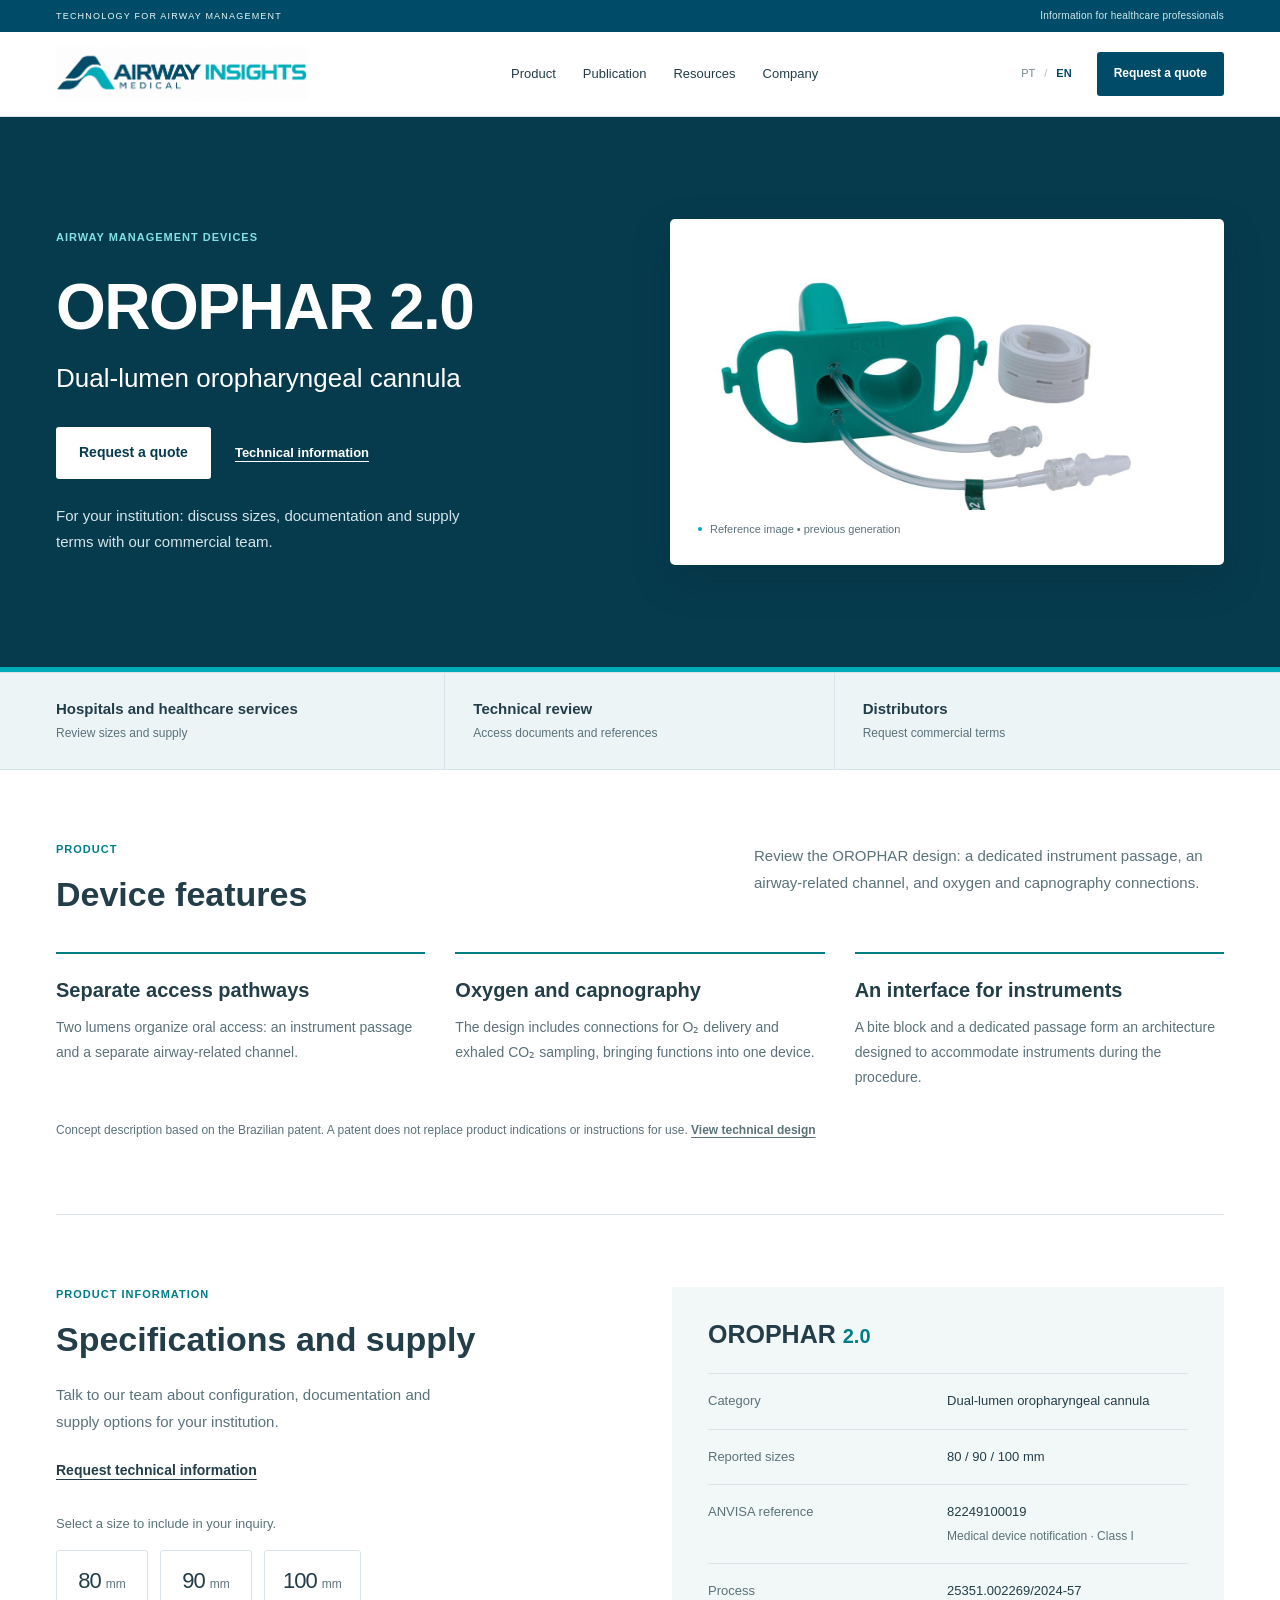
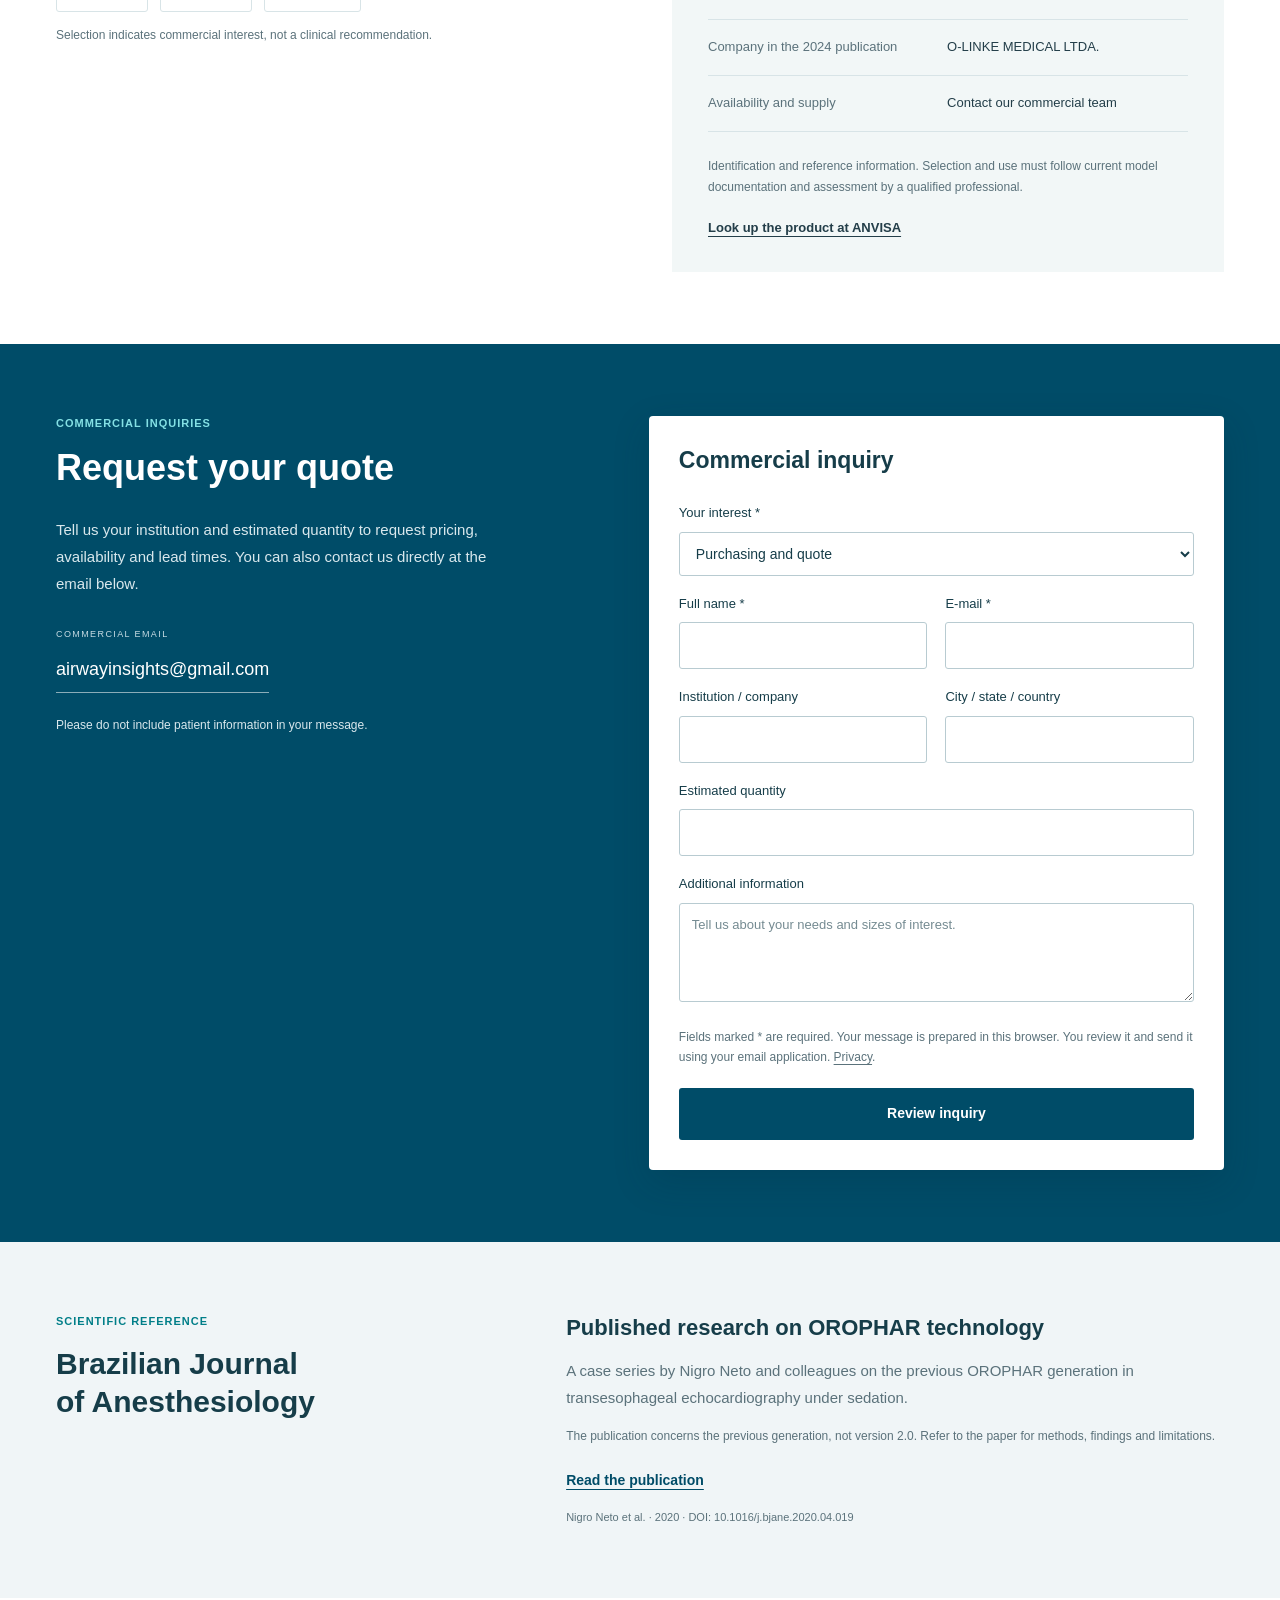
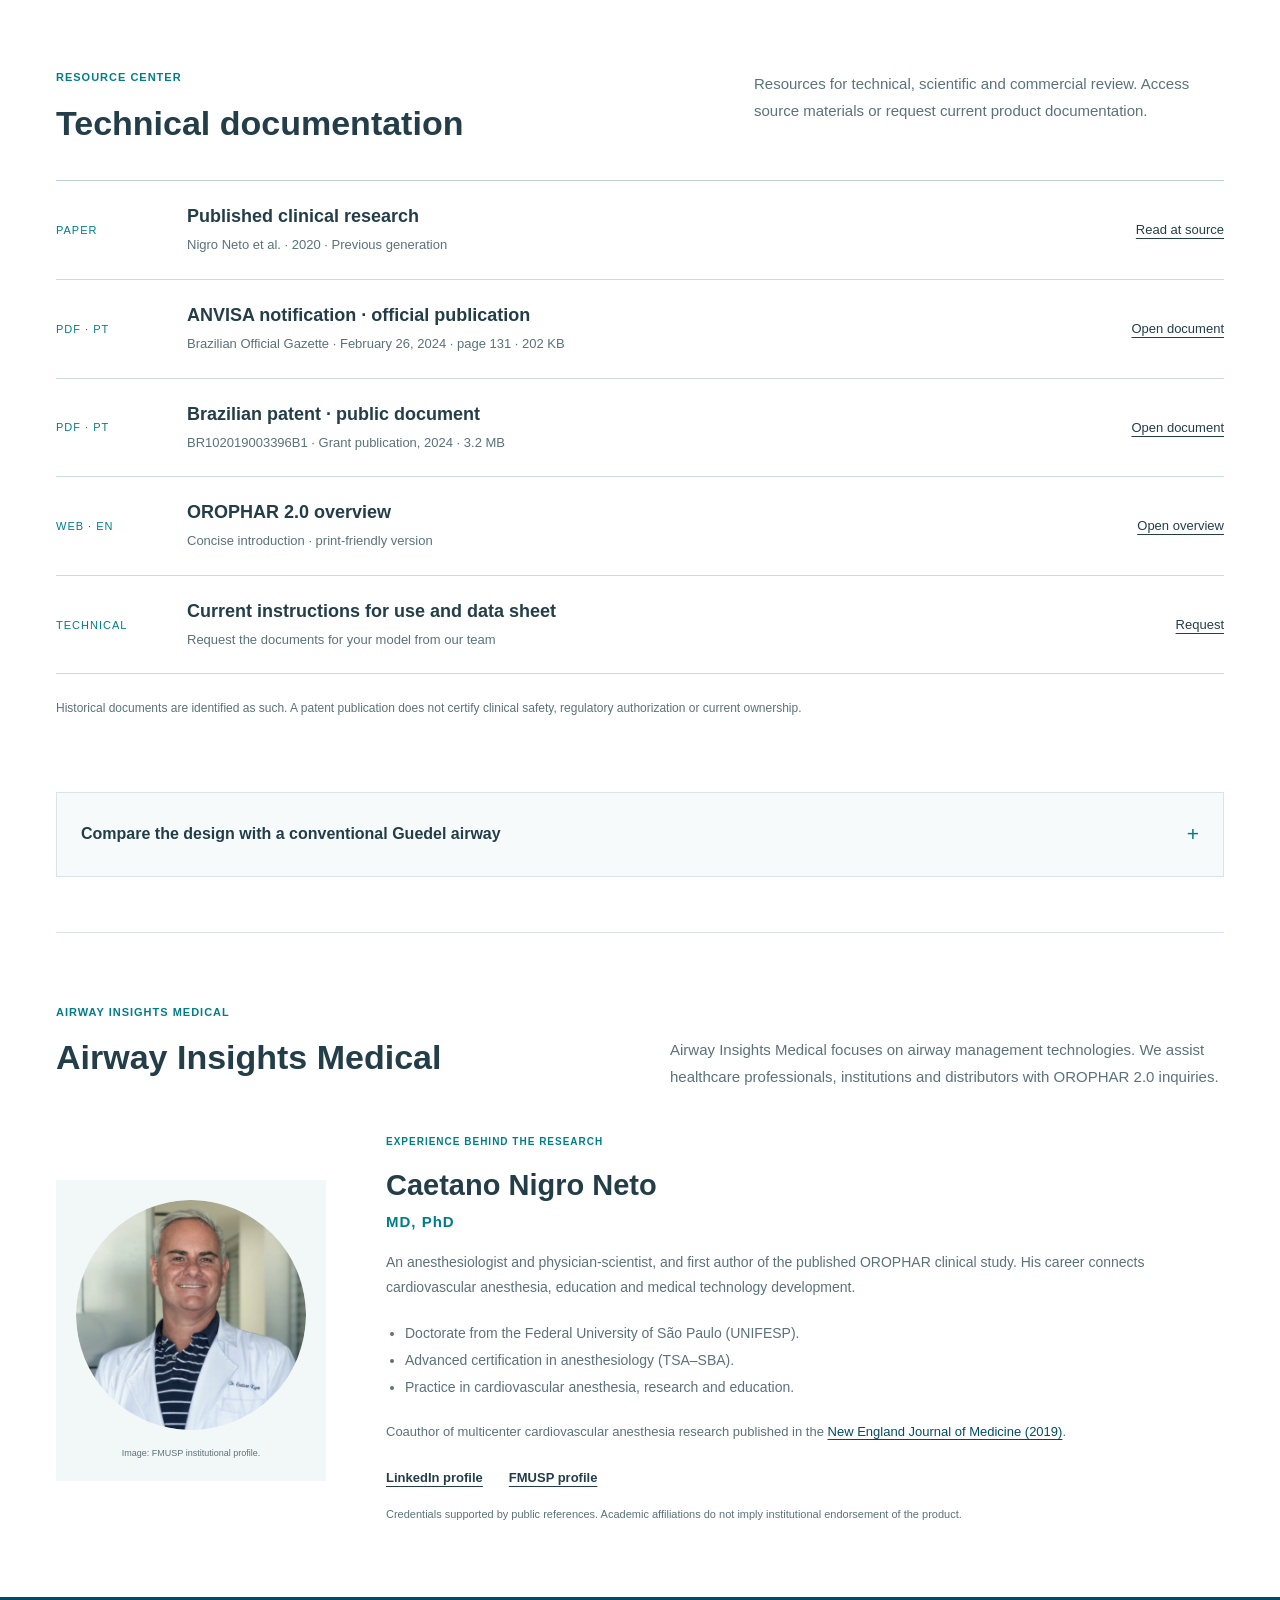
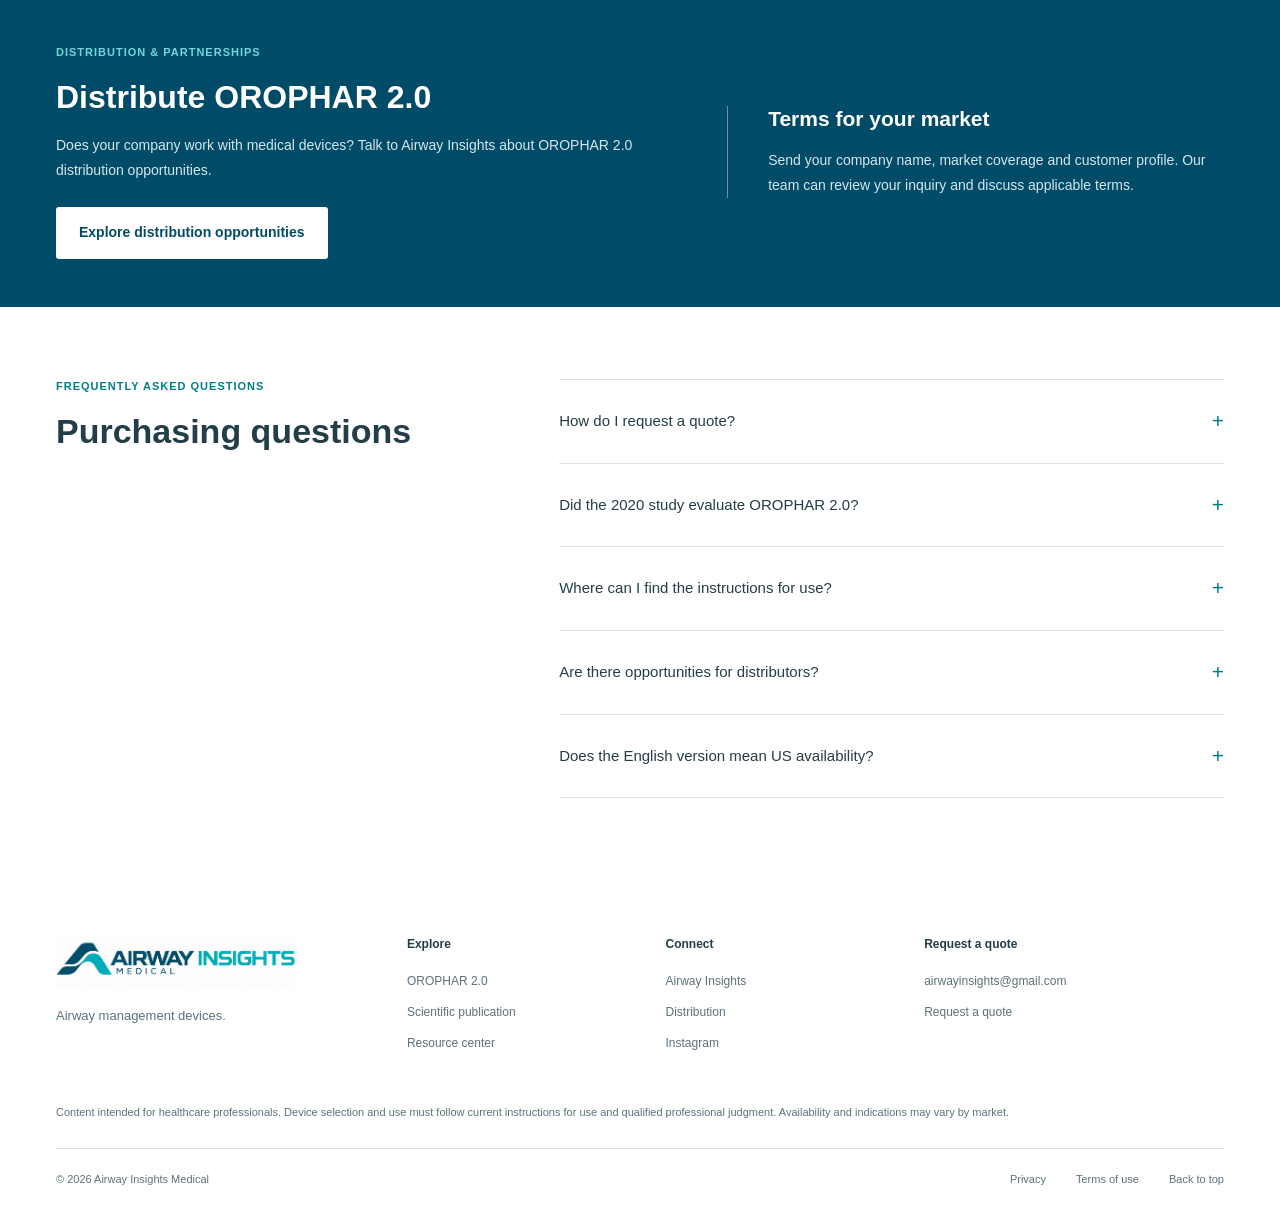
==== commit 1e5f1666: "Add files via upload" ====
--- a/en/index.html
+++ b/en/index.html
@@ -17,91 +17,82 @@
 <div class="utility"><div class="container utility-inner"><span>TECHNOLOGY FOR AIRWAY MANAGEMENT</span><span>Information for healthcare professionals</span></div></div>
 <header class="site-header"><div class="container header-inner">
  <a class="brand" href="index.html" aria-label="Airway Insights Medical — home"><img src="../assets/airway-insights-logo.png" width="2172" height="724" alt="Airway Insights Medical"></a>
- <nav class="desktop-nav" aria-label="Main navigation"><a href="#product">Product</a><a href="#evidence">Clinical evidence</a><a href="#resources">Resources</a><a href="#company">Company</a></nav>
- <div class="header-actions"><div class="language-switch" aria-label="Language"><a class=""  href="../index.html" lang="pt-BR" aria-label="Português do Brasil">PT</a><span>/</span><a class="active" aria-current="page" href="../en/index.html" lang="en-US" aria-label="English, United States">EN</a></div><a href="#contact" class="header-contact">Contact our team <span aria-hidden="true">↗</span></a><button class="menu-toggle" aria-expanded="false" aria-controls="mobile-nav" aria-label="Open menu"><span></span><span></span></button></div>
- </div><nav id="mobile-nav" class="mobile-nav" aria-label="Mobile navigation" hidden><a href="#product">Product</a><a href="#evidence">Clinical evidence</a><a href="#resources">Resources</a><a href="#company">Company</a><a href="#distribution">Distribution</a><a href="#contact">Commercial inquiries</a></nav>
+ <nav class="desktop-nav" aria-label="Main navigation"><a href="#product">Product</a><a href="#evidence">Publication</a><a href="#resources">Resources</a><a href="#company">Company</a></nav>
+ <div class="header-actions"><div class="language-switch" aria-label="Language"><a class=""  href="../index.html" lang="pt-BR" aria-label="Português do Brasil">PT</a><span>/</span><a class="active" aria-current="page" href="../en/index.html" lang="en-US" aria-label="English, United States">EN</a></div><a href="#contact" class="header-contact">Request a quote </a><button class="menu-toggle" aria-expanded="false" aria-controls="mobile-nav" aria-label="Open menu"><span></span><span></span></button></div>
+ </div><nav id="mobile-nav" class="mobile-nav" aria-label="Mobile navigation" hidden><a href="#product">Product</a><a href="#evidence">Publication</a><a href="#resources">Resources</a><a href="#company">Company</a><a href="#distribution">Distribution</a><a href="#contact">Commercial inquiries</a></nav>
 </header>
 <main id="main">
- <section class="hero container" aria-labelledby="hero-title">
-  <div class="hero-copy"><p class="eyebrow"><span></span>INTRODUCING OROPHAR 2.0</p>
-   <h1 id="hero-title">A new perspective<br>on <em>airway<br>access.</em></h1>
-   <p class="hero-description">A dual-lumen oropharyngeal cannula. A design that brings together instrument access, oxygen delivery and capnography.</p>
-   <div class="hero-actions"><a class="button primary" href="#contact" data-intent="quote">Request a quote<span aria-hidden="true">↗</span></a><a class="text-link" href="#product">Explore the product <span aria-hidden="true">↓</span></a></div>
-   <p class="hero-footnote">For healthcare professionals, institutions and distribution partners.</p>
+ <div class="hero-band"><section class="hero container" aria-labelledby="hero-title">
+  <div class="hero-copy"><p class="eyebrow"><span></span>AIRWAY MANAGEMENT DEVICES</p>
+   <h1 id="hero-title">OROPHAR 2.0</h1>
+   <p class="hero-description">Dual-lumen oropharyngeal cannula</p>
+   <div class="hero-actions"><a class="button primary" href="#contact" data-intent="quote">Request a quote</a><a class="text-link" href="#product">Technical information </a></div>
+   <p class="hero-footnote">For your institution: discuss sizes, documentation and supply terms with our commercial team.</p>
   </div>
   <div class="hero-visual"><div class="product-stage ">
           <div class="stage-line line-one"></div><div class="stage-line line-two"></div>
           <span class="stage-label">OROPHAR <span> / </span> DUAL-LUMEN DESIGN</span>
           <div class="product-image-wrap"><img class="product-image" src="../assets/orophar-reference.png" width="1280" height="720" alt="Reference photograph of the previous-generation OROPHAR: two lumens and tubing" fetchpriority="high"></div>
-          <div class="stage-bottom"><span class="technical-dot"></span><span>Reference image • previous generation</span><span>01 / 01</span></div>
-        </div><div class="product-signature"><strong>OROPHAR<span>2.0</span></strong><span>ACCESS. INTEGRATION. PURPOSE.</span></div></div>
- </section>
- <div class="trust-band"><div class="container trust-inner"><a href="#product"><span>01</span><div><strong>Dual-lumen design</strong><small>Purposeful architecture</small></div></a><a href="#evidence"><span>02</span><div><strong>Published research</strong><small>Brazilian Journal of Anesthesiology</small></div></a><a href="#resources"><span>03</span><div><strong>Accessible documentation</strong><small>Technical and regulatory references</small></div></a></div></div>
+          <div class="stage-bottom"><span class="technical-dot"></span><span>Reference image • previous generation</span></div>
+        </div><div class="product-signature"><strong>OROPHAR<span>2.0</span></strong><span>OROPHARYNGEAL CANNULA</span></div></div>
+ </section></div>
+ <div class="trust-band"><div class="container trust-inner"><a href="#specifications"><div><strong>Hospitals and healthcare services</strong><small>Review sizes and supply</small></div></a><a href="#resources"><div><strong>Technical review</strong><small>Access documents and references</small></div></a><a href="#contact" data-intent="distribution"><div><strong>Distributors</strong><small>Request commercial terms</small></div></a></div></div>
 
  <section id="product" class="section container">
-  <div class="section-heading"><div><p class="eyebrow">01 / THE CONCEPT</p><h2>Two lumens.<br>One purposeful design.</h2></div><p class="section-intro">When a procedure shares oral access, every detail of the device matters. Explore the architecture behind OROPHAR technology.</p></div>
-  <div class="anatomy-grid"><div class="anatomy-visual"><div class="product-stage anatomy-stage">
-          <div class="stage-line line-one"></div><div class="stage-line line-two"></div>
-          <span class="stage-label">OROPHAR <span> / </span> DUAL-LUMEN DESIGN</span>
-          <div class="product-image-wrap"><img class="product-image" src="../assets/orophar-reference.png" width="1280" height="720" alt="Reference photograph of the previous-generation OROPHAR: two lumens and tubing" loading="lazy"></div>
-          <div class="stage-bottom"><span class="technical-dot"></span><span>Reference image • previous generation</span><span>01 / 01</span></div>
-        </div><p class="caption">The photograph shows the previous generation. Confirm supplied-model features in the current instructions for use.</p></div>
+  <div class="section-heading"><div><p class="eyebrow">PRODUCT</p><h2>Device features</h2></div><p class="section-intro">Review the OROPHAR design: a dedicated instrument passage, an airway-related channel, and oxygen and capnography connections.</p></div>
+  <div class="anatomy-grid">
   <div class="feature-list" aria-label="Design features">
-   <article class="feature"><span class="feature-number">01</span><div><h3>Separate access pathways</h3><p>Two lumens organize oral access: an instrument passage and a separate airway-related channel.</p></div></article>
-   <article class="feature"><span class="feature-number">02</span><div><h3>Oxygen and capnography</h3><p>The design includes connections for O₂ delivery and exhaled CO₂ sampling, bringing functions into one device.</p></div></article>
-   <article class="feature"><span class="feature-number">03</span><div><h3>An interface for instruments</h3><p>A bite block and a dedicated passage form an architecture designed to accommodate instruments during the procedure.</p></div></article>
-   <p class="source-note">Concept description based on the Brazilian patent. A patent does not replace product indications or instructions for use. <a class="text-link" href="https://patents.google.com/patent/BR102019003396B1/pt" target="_blank" rel="noopener noreferrer">View technical design<span aria-hidden="true">↗</span></a></p>
+   <article class="feature"><div><h3>Separate access pathways</h3><p>Two lumens organize oral access: an instrument passage and a separate airway-related channel.</p></div></article>
+   <article class="feature"><div><h3>Oxygen and capnography</h3><p>The design includes connections for O₂ delivery and exhaled CO₂ sampling, bringing functions into one device.</p></div></article>
+   <article class="feature"><div><h3>An interface for instruments</h3><p>A bite block and a dedicated passage form an architecture designed to accommodate instruments during the procedure.</p></div></article>
+   <p class="source-note">Concept description based on the Brazilian patent. A patent does not replace product indications or instructions for use. <a class="text-link" href="https://patents.google.com/patent/BR102019003396B1/pt" target="_blank" rel="noopener noreferrer">View technical design</a></p>
   </div></div>
  </section>
 
- <section class="comparison-section section" id="design"><div class="container"><div class="section-heading"><div><p class="eyebrow">DESIGN IN PERSPECTIVE</p><h2>Beyond conventional<br>access.</h2></div><p class="section-intro">The difference starts with architecture. OROPHAR combines features for procedures that require shared oral access.</p></div>
- <div class="table-scroll"><table class="comparison-table"><caption class="sr-only">Comparison of design characteristics</caption><thead><tr><th scope="col">Feature</th><th scope="col">Conventional Guedel¹</th><th scope="col" class="highlight">OROPHAR <span>DESIGN CONCEPT²</span></th></tr></thead><tbody>
+ <section class="section container specifications" id="specifications"><div class="spec-intro"><p class="eyebrow">PRODUCT INFORMATION</p><h2>Specifications and supply</h2><p>Talk to our team about configuration, documentation and supply options for your institution.</p><a class="text-link" href="#contact" data-intent="technical">Request technical information</a><p class="size-hint">Select a size to include in your inquiry.</p><div class="size-selector" aria-label="Size of interest"><button type="button" data-size="80" aria-pressed="false">80 <span>mm</span></button><button type="button" data-size="90" aria-pressed="false">90 <span>mm</span></button><button type="button" data-size="100" aria-pressed="false">100 <span>mm</span></button></div><p id="size-feedback" aria-live="polite">Selection indicates commercial interest, not a clinical recommendation.</p></div>
+ <div class="spec-panel"><div class="spec-panel-title">OROPHAR <span>2.0</span></div><dl><div><dt>Category</dt><dd>Dual-lumen oropharyngeal cannula</dd></div><div><dt>Reported sizes</dt><dd>80 / 90 / 100 mm</dd></div><div><dt>ANVISA reference</dt><dd>82249100019 <small>Medical device notification · Class I</small></dd></div><div><dt>Process</dt><dd>25351.002269/2024-57</dd></div><div><dt>Company in the 2024 publication</dt><dd>O-LINKE MEDICAL LTDA.</dd></div><div><dt>Availability and supply</dt><dd>Contact our commercial team</dd></div></dl><p class="source-note">Identification and reference information. Selection and use must follow current model documentation and assessment by a qualified professional.</p><a class="text-link" href="https://consultas.anvisa.gov.br/#/saude/" target="_blank" rel="noopener noreferrer">Look up the product at ANVISA</a></div>
+ </section>
+
+ <section id="contact" class="section contact-section"><div class="container contact-grid"><div class="contact-copy"><p class="eyebrow">COMMERCIAL INQUIRIES</p><h2>Request your quote</h2><p>Tell us your institution and estimated quantity to request pricing, availability and lead times. You can also contact us directly at the email below.</p><div class="direct-contact"><span>COMMERCIAL EMAIL</span><a class="email-link" href="mailto:airwayinsights@gmail.com">airwayinsights@gmail.com </a></div><a class="text-link whatsapp-contact" href="#contact" hidden>WhatsApp </a><p class="contact-note">Please do not include patient information in your message.</p></div>
+ <form id="contact-form" class="contact-form" action="mailto:airwayinsights@gmail.com" method="get"><h3>Commercial inquiry</h3><div class="field"><label for="intent">Your interest *</label><select id="intent" name="intent" required><option value="quote">Purchasing and quote</option><option value="institution">Hospital or institution</option><option value="distribution">Distribution and partnership</option><option value="technical">Technical and scientific information</option></select></div><div class="form-row"><div class="field"><label for="name">Full name *</label><input id="name" name="name" required autocomplete="name" maxlength="100"></div><div class="field"><label for="email">E-mail *</label><input id="email" name="email" type="email" required autocomplete="email" maxlength="150"></div></div><div class="form-row"><div class="field"><label for="organization">Institution / company</label><input id="organization" name="organization" autocomplete="organization" maxlength="150"></div><div class="field"><label for="region">City / state / country</label><input id="region" name="region" maxlength="150"></div></div><div class="form-row quantity-row"><div class="field"><label for="quantity">Estimated quantity</label><input id="quantity" name="quantity" type="number" min="1" max="1000000" step="1" inputmode="numeric"></div></div><div class="field"><label for="message">Additional information</label><textarea id="message" name="message" rows="3" maxlength="1500" placeholder="Tell us about your needs and sizes of interest."></textarea></div><input type="hidden" name="size" id="selected-size"><p class="form-privacy">Fields marked * are required. Your message is prepared in this browser. You review it and send it using your email application. <a href="../documents/privacy-en.html">Privacy</a>.</p><button type="submit" class="button primary full-width">Review inquiry </button><noscript><p>To contact us, email <a href="mailto:airwayinsights@gmail.com">airwayinsights@gmail.com</a>.</p></noscript></form>
+ </div></section>
+
+ <section id="evidence" class="section evidence-section"><div class="container research-strip"><div><p class="eyebrow">SCIENTIFIC REFERENCE</p><h2>Brazilian Journal<br>of Anesthesiology</h2></div><div class="research-summary"><h3>Published research on OROPHAR technology</h3><p>A case series by Nigro Neto and colleagues on the previous OROPHAR generation in transesophageal echocardiography under sedation.</p><p class="research-scope">The publication concerns the previous generation, not version 2.0. Refer to the paper for methods, findings and limitations.</p><a class="text-link" href="https://pmc.ncbi.nlm.nih.gov/articles/PMC9373078/" target="_blank" rel="noopener noreferrer">Read the publication</a><span class="research-citation">Nigro Neto et al. · 2020 · DOI: 10.1016/j.bjane.2020.04.019</span></div></div></section>
+
+ <section class="section resources-section" id="resources"><div class="container"><div class="section-heading"><div><p class="eyebrow">RESOURCE CENTER</p><h2>Technical documentation</h2></div><p class="section-intro">Resources for technical, scientific and commercial review. Access source materials or request current product documentation.</p></div>
+ <div class="resource-list">
+  <a class="resource-row" href="https://pmc.ncbi.nlm.nih.gov/articles/PMC9373078/" target="_blank" rel="noopener noreferrer"><span class="resource-type">PAPER</span><div><h3>Published clinical research</h3><p>Nigro Neto et al. · 2020 · Previous generation</p></div><span class="resource-action">Read at source</span></a>
+  <a class="resource-row" href="../documents/anvisa-dou-2024-02-26-p131.pdf" target="_blank" rel="noopener"><span class="resource-type">PDF · PT</span><div><h3>ANVISA notification · official publication</h3><p>Brazilian Official Gazette · February 26, 2024 · page 131 · 202 KB</p></div><span class="resource-action">Open document</span></a>
+  <a class="resource-row" href="../documents/patente-BR102019003396B1.pdf" target="_blank" rel="noopener"><span class="resource-type">PDF · PT</span><div><h3>Brazilian patent · public document</h3><p>BR102019003396B1 · Grant publication, 2024 · 3.2 MB</p></div><span class="resource-action">Open document</span></a>
+  <a class="resource-row" href="../documents/overview-en.html" target="_blank" rel="noopener"><span class="resource-type">WEB · EN</span><div><h3>OROPHAR 2.0 overview</h3><p>Concise introduction · print-friendly version</p></div><span class="resource-action">Open overview</span></a>
+  <a class="resource-row" href="#contact" data-intent="technical"><span class="resource-type">TECHNICAL</span><div><h3>Current instructions for use and data sheet</h3><p>Request the documents for your model from our team</p></div><span class="resource-action">Request</span></a>
+ </div><p class="source-note">Historical documents are identified as such. A patent publication does not certify clinical safety, regulatory authorization or current ownership.</p>
+ </div></section>
+
+ <section class="comparison-section" id="design"><div class="container"><details class="design-details"><summary>Compare the design with a conventional Guedel airway<span>+</span></summary> <div class="table-scroll"><table class="comparison-table"><caption class="sr-only">Comparison of design characteristics</caption><thead><tr><th scope="col">Feature</th><th scope="col">Conventional Guedel¹</th><th scope="col" class="highlight">OROPHAR <span>DESIGN CONCEPT²</span></th></tr></thead><tbody>
  <tr><th scope="row">Architecture</th><td>Single central lumen</td><td class="highlight">Dual lumen</td></tr>
  <tr><th scope="row">Dedicated instrument passage</th><td>Not part of the conventional design</td><td class="highlight">Included in the design</td></tr>
  <tr><th scope="row">O₂ and CO₂ connections</th><td>Not integrated into the conventional model</td><td class="highlight">Included in the design</td></tr>
- </tbody></table></div><p class="source-note">¹ Conventional model described in the patent. ² Structural comparison; it does not establish clinical superiority. Confirm OROPHAR 2.0 features, compatibility and indications in current documentation. <a class="text-link" href="https://patents.google.com/patent/BR102019003396B1/pt" target="_blank" rel="noopener noreferrer">Source: patent BR102019003396B1<span aria-hidden="true">↗</span></a></p>
- </div></section>
+ </tbody></table></div><p class="source-note">¹ Conventional model described in the patent. ² Structural comparison; it does not establish clinical superiority. Confirm OROPHAR 2.0 features, compatibility and indications in current documentation. <a class="text-link" href="https://patents.google.com/patent/BR102019003396B1/pt" target="_blank" rel="noopener noreferrer">Source: patent BR102019003396B1</a></p>
+ </details></div></section>
 
- <section id="evidence" class="section evidence-section"><div class="container">
-  <div class="section-heading"><div><p class="eyebrow">02 / CLINICAL EVIDENCE</p><h2>Science for an<br>informed conversation.</h2></div><p class="section-intro">Explore research on OROPHAR technology and the context behind the published findings.</p></div>
-  <div class="evidence-layout"><article class="publication"><div class="publication-top"><span class="journal-mark">BJA<span>N</span></span><span>SCIENTIFIC PUBLICATION<br>2020 · 70(2):134–139</span></div><p class="eyebrow">BRAZILIAN JOURNAL OF ANESTHESIOLOGY</p><h3 lang="en">New oropharyngeal double lumen cannula for sedation for transesophageal echocardiography: case series</h3><p class="byline">Nigro Neto C. et al.</p><div class="study-tags"><span>Case series</span><span>30 adult patients</span><span>Previous generation</span></div><a class="button light" href="https://pmc.ncbi.nlm.nih.gov/articles/PMC9373078/" target="_blank" rel="noopener noreferrer">Read the full paper<span aria-hidden="true">↗</span></a><p class="doi">DOI: 10.1016/j.bjane.2020.04.019</p></article>
-  <div class="study-results"><p class="results-label">OBSERVED IN THE PUBLISHED SERIES</p><div class="stat"><strong>96.6<span>%</span></strong><p>insertion rated as easy<small>29 / 30 patients</small></p></div><div class="stat"><strong>93.33<span>%</span></strong><p>appropriate TEE probe handling<small>28 / 30 examinations</small></p></div>
-  <div class="evidence-context"><strong>Read the findings in context.</strong><p>Mild desaturation occurred in 7/30 patients and laryngospasm in 1/30. Airway alignment maneuvers were needed in 28/30. No severe desaturation occurred.</p><p>This study had no comparator group and used the previous generation (ANVISA 80423540061). It is not clinical validation specific to OROPHAR 2.0 or proof of superiority over Guedel.</p></div></div></div>
- </div></section>
-
- <section class="section container specifications" id="specifications"><div class="spec-intro"><p class="eyebrow">03 / PRODUCT INFORMATION</p><h2>The details behind<br>your decision.</h2><p>Talk to our team about configuration, documentation and supply options for your institution.</p><a class="text-link" href="#contact" data-intent="technical">Request technical information<span aria-hidden="true">↗</span></a><p class="size-hint">Select a size to include in your inquiry.</p><div class="size-selector" aria-label="Size of interest"><button type="button" data-size="80" aria-pressed="false">80 <span>mm</span></button><button type="button" data-size="90" aria-pressed="false">90 <span>mm</span></button><button type="button" data-size="100" aria-pressed="false">100 <span>mm</span></button></div><p id="size-feedback" aria-live="polite">Selection indicates commercial interest, not a clinical recommendation.</p></div>
- <div class="spec-panel"><div class="spec-panel-title">OROPHAR <span>2.0</span></div><dl><div><dt>Category</dt><dd>Dual-lumen oropharyngeal cannula</dd></div><div><dt>Reported sizes</dt><dd>80 / 90 / 100 mm</dd></div><div><dt>ANVISA reference</dt><dd>82249100019 <small>Medical device notification · Class I</small></dd></div><div><dt>Process</dt><dd>25351.002269/2024-57</dd></div><div><dt>Company in the 2024 publication</dt><dd>O-LINKE MEDICAL LTDA.</dd></div><div><dt>Availability and supply</dt><dd>Contact our commercial team</dd></div></dl><p class="source-note">Identification and reference information. Selection and use must follow current model documentation and assessment by a qualified professional.</p><a class="text-link" href="https://consultas.anvisa.gov.br/#/saude/" target="_blank" rel="noopener noreferrer">Look up the product at ANVISA<span aria-hidden="true">↗</span></a></div>
+ <section class="section container company-section" id="company"><div class="company-intro"><p class="eyebrow">AIRWAY INSIGHTS MEDICAL</p><h2>Airway Insights Medical</h2><p>Airway Insights Medical focuses on airway management technologies. We assist healthcare professionals, institutions and distributors with OROPHAR 2.0 inquiries.</p></div>
+ <div class="expert-layout"><figure class="expert-photo"><img src="../assets/caetano-nigro-neto.png" alt="Dr. Caetano Nigro Neto" width="1024" height="1024" loading="lazy"><figcaption>Image: FMUSP institutional profile.</figcaption></figure><div class="expert-content"><p class="eyebrow">EXPERIENCE BEHIND THE RESEARCH</p><h3>Caetano Nigro Neto<span>MD, PhD</span></h3><p class="expert-description">An anesthesiologist and physician-scientist, and first author of the published OROPHAR clinical study. His career connects cardiovascular anesthesia, education and medical technology development.</p><ul class="credential-list"><li>Doctorate from the Federal University of São Paulo (UNIFESP).</li><li>Advanced certification in anesthesiology (TSA–SBA).</li><li>Practice in cardiovascular anesthesia, research and education.</li></ul><p class="research-credit">Coauthor of multicenter cardiovascular anesthesia research published in the <a href="https://pubmed.ncbi.nlm.nih.gov/30888743/" target="_blank" rel="noopener noreferrer">New England Journal of Medicine (2019)</a>.</p><div class="expert-links"><a class="text-link" href="https://www.linkedin.com/in/ccaetanonigroneto/" target="_blank" rel="noopener noreferrer">LinkedIn profile</a><a class="text-link" href="https://fm.usp.br/posgrad/corpo-docente/caetano-nigro-neto" target="_blank" rel="noopener noreferrer">FMUSP profile</a></div><p class="source-note">Credentials supported by public references. Academic affiliations do not imply institutional endorsement of the product.</p></div></div>
  </section>
 
- <section class="section resources-section" id="resources"><div class="container"><div class="section-heading"><div><p class="eyebrow">04 / RESOURCE CENTER</p><h2>Information within<br>your team’s reach.</h2></div><p class="section-intro">Resources for technical, scientific and commercial review. Access source materials or request current product documentation.</p></div>
- <div class="resource-list">
-  <a class="resource-row" href="https://pmc.ncbi.nlm.nih.gov/articles/PMC9373078/" target="_blank" rel="noopener noreferrer"><span class="resource-type">PAPER</span><div><h3>Published clinical research</h3><p>Nigro Neto et al. · 2020 · Previous generation</p></div><span class="resource-action">Read at source ↗</span></a>
-  <a class="resource-row" href="../documents/anvisa-dou-2024-02-26-p131.pdf" target="_blank" rel="noopener"><span class="resource-type">PDF · PT</span><div><h3>ANVISA notification · official publication</h3><p>Brazilian Official Gazette · February 26, 2024 · page 131 · 202 KB</p></div><span class="resource-action">Open document ↗</span></a>
-  <a class="resource-row" href="../documents/patente-BR102019003396B1.pdf" target="_blank" rel="noopener"><span class="resource-type">PDF · PT</span><div><h3>Brazilian patent · public document</h3><p>BR102019003396B1 · Grant publication, 2024 · 3.2 MB</p></div><span class="resource-action">Open document ↗</span></a>
-  <a class="resource-row" href="../documents/overview-en.html" target="_blank" rel="noopener"><span class="resource-type">WEB · EN</span><div><h3>OROPHAR 2.0 overview</h3><p>Concise introduction · print-friendly version</p></div><span class="resource-action">Open overview ↗</span></a>
-  <a class="resource-row" href="#contact" data-intent="technical"><span class="resource-type">TECHNICAL</span><div><h3>Current instructions for use and data sheet</h3><p>Request the documents for your model from our team</p></div><span class="resource-action">Request ↗</span></a>
- </div><p class="source-note">Historical documents are identified as such. A patent publication does not certify clinical safety, regulatory authorization or current ownership.</p>
- </div></section>
+ <section id="distribution" class="distribution-section"><div class="container distribution-inner"><div><p class="eyebrow">DISTRIBUTION & PARTNERSHIPS</p><h2>Distribute OROPHAR 2.0</h2><p>Does your company work with medical devices? Talk to Airway Insights about OROPHAR 2.0 distribution opportunities.</p><a class="button light" href="#contact" data-intent="distribution">Explore distribution opportunities</a></div><div class="partner-notes"><h3>Terms for your market</h3><p>Send your company name, market coverage and customer profile. Our team can review your inquiry and discuss applicable terms.</p></div></div></section>
 
- <section class="section container company-section" id="company"><div class="company-intro"><p class="eyebrow">05 / AIRWAY INSIGHTS MEDICAL</p><h2>Clinical experience.<br>Scientific perspective.</h2><p>Airway Insights Medical focuses on technologies for airway management. OROPHAR 2.0 is our starting point for connecting product design, technical knowledge and clinical practice.</p></div>
- <div class="expert-layout"><figure class="expert-photo"><img src="../assets/caetano-nigro-neto.png" alt="Dr. Caetano Nigro Neto" width="1024" height="1024" loading="lazy"><figcaption>Image: FMUSP institutional profile.</figcaption></figure><div class="expert-content"><p class="eyebrow">EXPERIENCE BEHIND THE RESEARCH</p><h3>Caetano Nigro Neto<span>MD, PhD</span></h3><p class="expert-description">An anesthesiologist and physician-scientist, and first author of the published OROPHAR clinical study. His career connects cardiovascular anesthesia, education and medical technology development.</p><div class="credentials"><div><strong>30+</strong><span>years of experience, according to his professional profile</span></div><div><strong>PhD</strong><span>Doctorate from the Federal University of São Paulo</span></div><div><strong>TSA–SBA</strong><span>Advanced certification in anesthesiology</span></div></div><p class="research-credit">Coauthor of multicenter cardiovascular anesthesia research published in the <a href="https://pubmed.ncbi.nlm.nih.gov/30888743/" target="_blank" rel="noopener noreferrer">New England Journal of Medicine (2019) ↗</a>.</p><div class="expert-links"><a class="text-link" href="https://www.linkedin.com/in/ccaetanonigroneto/" target="_blank" rel="noopener noreferrer">LinkedIn profile<span aria-hidden="true">↗</span></a><a class="text-link" href="https://fm.usp.br/posgrad/corpo-docente/caetano-nigro-neto" target="_blank" rel="noopener noreferrer">FMUSP profile<span aria-hidden="true">↗</span></a></div><p class="source-note">Credentials supported by public references. Academic affiliations do not imply institutional endorsement of the product.</p></div></div>
- </section>
-
- <section id="distribution" class="distribution-section"><div class="container distribution-inner"><div><p class="eyebrow">DISTRIBUTION & PARTNERSHIPS</p><h2>Let’s build<br>the next connection.</h2><p>Does your company work with medical devices? Talk to Airway Insights about OROPHAR 2.0 distribution opportunities.</p><a class="button light" href="#contact" data-intent="distribution">Explore distribution opportunities<span aria-hidden="true">↗</span></a></div><div class="partner-notes"><div><span>01</span><p>Introduce your company<br>and the markets you serve.</p></div><div><span>02</span><p>Discuss the product<br>and available documentation.</p></div><div><span>03</span><p>Explore opportunities<br>with our commercial team.</p></div></div></div></section>
-
- <section class="section container faq-section" id="questions"><div><p class="eyebrow">FREQUENTLY ASKED QUESTIONS</p><h2>Before we<br>connect.</h2></div><div class="faq-list">
+ <section class="section container faq-section" id="questions"><div><p class="eyebrow">FREQUENTLY ASKED QUESTIONS</p><h2>Purchasing questions</h2></div><div class="faq-list">
  <details><summary>How do I request a quote?<span>+</span></summary><p>Select “Request a quote” and tell us your institution, region and estimated quantity. The form prepares a message for you to review and send using your email application. Our commercial team confirms pricing, lead times and availability.</p></details>
  <details><summary>Did the 2020 study evaluate OROPHAR 2.0?<span>+</span></summary><p>No. The study evaluated the previous OROPHAR generation, identified in the paper by ANVISA number 80423540061. The current version is presented separately. See the evidence section for the study design and limitations.</p></details>
  <details><summary>Where can I find the instructions for use?<span>+</span></summary><p>Ask our team for the current instructions for use and data sheet corresponding to the supplied model. This website provides information and does not replace those documents.</p></details>
  <details><summary>Are there opportunities for distributors?<span>+</span></summary><p>We welcome inquiries from interested companies. Select “Distribution and partnership” in the form and include your region, customer profile and medical device experience. Opportunities are reviewed individually.</p></details>
- <details><summary>Does the English version mean US availability?<span>+</span></summary><p>No. English makes the information accessible to a wider audience. Commercial availability and indications depend on requirements and authorizations in each market. Contact our team about your country.</p></details>
+ <details><summary>Does the English version mean US availability?<span>+</span></summary><p>No. English makes the information accessible to a wider audience. Commercial availability and indications depend on requirements and authorizations in each market. Request a quote about your country.</p></details>
  </div></section>
 
- <section id="contact" class="section contact-section"><div class="container contact-grid"><div class="contact-copy"><p class="eyebrow">06 / COMMERCIAL INQUIRIES</p><h2>The next step<br>starts with<br><em>a conversation.</em></h2><p>Tell us what your team needs. Let’s discuss purchasing, technical documentation or distribution of OROPHAR 2.0.</p><div class="direct-contact"><span>COMMERCIAL EMAIL</span><a class="email-link" href="mailto:airwayinsights@gmail.com">airwayinsights@gmail.com <span aria-hidden="true">↗</span></a></div><a class="text-link whatsapp-contact" href="#contact" hidden>WhatsApp <span aria-hidden="true">↗</span></a><p class="contact-note">Please do not include patient information in your message.</p></div>
- <form id="contact-form" class="contact-form" action="mailto:airwayinsights@gmail.com" method="get"><h3>How can we help?</h3><div class="field"><label for="intent">Your interest *</label><select id="intent" name="intent" required><option value="quote">Purchasing and quote</option><option value="institution">Hospital or institution</option><option value="distribution">Distribution and partnership</option><option value="technical">Technical and scientific information</option></select></div><div class="form-row"><div class="field"><label for="name">Full name *</label><input id="name" name="name" required autocomplete="name" maxlength="100"></div><div class="field"><label for="email">E-mail *</label><input id="email" name="email" type="email" required autocomplete="email" maxlength="150"></div></div><div class="form-row"><div class="field"><label for="organization">Institution / company</label><input id="organization" name="organization" autocomplete="organization" maxlength="150"></div><div class="field"><label for="region">City / state / country *</label><input id="region" name="region" required maxlength="150"></div></div><div class="form-row"><div class="field"><label for="role">Role / specialty</label><input id="role" name="role" autocomplete="organization-title" maxlength="100"></div><div class="field"><label for="quantity">Estimated quantity</label><input id="quantity" name="quantity" type="number" min="1" max="1000000" step="1" inputmode="numeric"></div></div><div class="field"><label for="message">Message *</label><textarea id="message" name="message" rows="3" required maxlength="1500" placeholder="Tell us about your needs and sizes of interest."></textarea></div><input type="hidden" name="size" id="selected-size"><p class="form-privacy">Fields marked * are required. Your message is prepared in this browser. You review it and send it using your email application. <a href="../documents/privacy-en.html">Privacy</a>.</p><button type="submit" class="button primary full-width">Prepare inquiry <span aria-hidden="true">↗</span></button><noscript><p>To contact us, email <a href="mailto:airwayinsights@gmail.com">airwayinsights@gmail.com</a>.</p></noscript></form>
- </div></section>
+
 </main>
-<footer class="site-footer"><div class="container"><div class="footer-main"><div class="footer-brand"><div class="brand"><img src="../assets/airway-insights-logo.png" alt="Airway Insights Medical" width="2172" height="724" loading="lazy"></div><p>Advancing airway care<br>through innovation.</p></div><div class="footer-column"><strong>Explore</strong><a href="#product">OROPHAR 2.0</a><a href="#evidence">Clinical evidence</a><a href="#resources">Resource center</a></div><div class="footer-column"><strong>Connect</strong><a href="#company">Airway Insights</a><a href="#distribution">Distribution</a><a href="https://www.instagram.com/airwayinsights/" target="_blank" rel="noopener noreferrer">Instagram ↗</a></div><div class="footer-column"><strong>Contact our team</strong><a class="email-link" href="mailto:airwayinsights@gmail.com">airwayinsights@gmail.com</a><a href="#contact">Request a quote ↗</a></div></div><div class="footer-note">Content intended for healthcare professionals. Device selection and use must follow current instructions for use and qualified professional judgment. Availability and indications may vary by market.</div><div class="footer-bottom"><span>© 2026 Airway Insights Medical</span><div><a href="../documents/privacy-en.html">Privacy</a><a href="../documents/terms-en.html">Terms of use</a><a href="#main">Back to top ↑</a></div></div></div></footer>
-<div class="mobile-cta"><span>OROPHAR 2.0</span><a class="button primary" href="#contact" data-intent="quote">Request a quote<span aria-hidden="true">↗</span></a></div>
-<dialog id="inquiry-dialog" aria-labelledby="dialog-title"><div class="dialog-top"><p class="eyebrow">AIRWAY INSIGHTS MEDICAL</p><button type="button" class="close-dialog" aria-label="Close">×</button></div><h2 id="dialog-title">Your message is ready.</h2><p>Review it below. No message has been sent yet.</p><textarea id="inquiry-preview" rows="10" readonly aria-label="Prepared message"></textarea><div class="dialog-actions"><a id="send-email" href="mailto:airwayinsights@gmail.com" class="button primary">Open my email ↗</a><button type="button" class="button secondary" id="copy-message">Copy message</button></div><p class="dialog-note" id="copy-status" aria-live="polite">If your email application does not open, copy the message and send it to airwayinsights@gmail.com.</p></dialog>
+<footer class="site-footer"><div class="container"><div class="footer-main"><div class="footer-brand"><div class="brand"><img src="../assets/airway-insights-logo.png" alt="Airway Insights Medical" width="2172" height="724" loading="lazy"></div><p>Airway management devices.</p></div><div class="footer-column"><strong>Explore</strong><a href="#product">OROPHAR 2.0</a><a href="#evidence">Scientific publication</a><a href="#resources">Resource center</a></div><div class="footer-column"><strong>Connect</strong><a href="#company">Airway Insights</a><a href="#distribution">Distribution</a><a href="https://www.instagram.com/airwayinsights/" target="_blank" rel="noopener noreferrer">Instagram</a></div><div class="footer-column"><strong>Request a quote</strong><a class="email-link" href="mailto:airwayinsights@gmail.com">airwayinsights@gmail.com</a><a href="#contact">Request a quote</a></div></div><div class="footer-note">Content intended for healthcare professionals. Device selection and use must follow current instructions for use and qualified professional judgment. Availability and indications may vary by market.</div><div class="footer-bottom"><span>© 2026 Airway Insights Medical</span><div><a href="../documents/privacy-en.html">Privacy</a><a href="../documents/terms-en.html">Terms of use</a><a href="#main">Back to top</a></div></div></div></footer>
+<div class="mobile-cta"><span>OROPHAR 2.0</span><a class="button primary" href="#contact" data-intent="quote">Request a quote</a></div>
+<dialog id="inquiry-dialog" aria-labelledby="dialog-title"><div class="dialog-top"><p class="eyebrow">AIRWAY INSIGHTS MEDICAL</p><button type="button" class="close-dialog" aria-label="Close">×</button></div><h2 id="dialog-title">Your message is ready.</h2><p>Review it below. No message has been sent yet.</p><textarea id="inquiry-preview" rows="10" readonly aria-label="Prepared message"></textarea><div class="dialog-actions"><a id="send-email" href="mailto:airwayinsights@gmail.com" class="button primary">Open my email</a><button type="button" class="button secondary" id="copy-message">Copy message</button></div><p class="dialog-note" id="copy-status" aria-live="polite">If your email application does not open, copy the message and send it to airwayinsights@gmail.com.</p></dialog>
 </body></html>
--- a/assets/site.css
+++ b/assets/site.css
@@ -11,3 +11,48 @@
 @media print{.utility,.site-header,.hero-actions,.mobile-cta,.contact-section,.site-footer,.skip-link,.document-back{display:none!important}.container{width:100%}.section{padding:25px 0;break-inside:avoid}body,.document-page{background:#fff;color:#000}.document{max-width:none;padding:0;margin:0}.document h1{font-size:29px}.document h2{font-size:19px;margin-top:24px}.document p,.document li{font-size:10pt;line-height:1.5}.document-logo{width:230px;margin-bottom:20px}.document footer{margin-top:25px}.evidence-section,.distribution-section{background:#fff;color:#000}.document a{color:#000!important}@page{size:A4;margin:20mm}}
 
 .research-credit{font-size:12px;color:var(--muted);line-height:1.8;margin:0 0 25px}.research-credit a{color:var(--navy);text-decoration:underline;text-underline-offset:3px}
+
+/* Corporate product presentation: restrained hierarchy and purchasing access. */
+body{font-family:"Helvetica Neue",Helvetica,Arial,sans-serif;color:#233e49;line-height:1.65}
+h1,h2,h3{font-weight:600;letter-spacing:0;line-height:1.25}
+h2{font-size:34px}h3{font-size:21px}.section{padding-block:72px}
+.eyebrow{letter-spacing:1px;font-size:11px;margin-bottom:16px}
+.header-inner{height:84px}.desktop-nav a{font-size:13px}.header-contact{background:var(--navy);border:0;border-radius:3px;color:white;padding:12px 17px;font-size:12px;font-weight:600}
+.button{font-size:14px;border-radius:3px;transition:background .15s}.button:hover{transform:none}.text-link{text-decoration:underline;text-underline-offset:4px}
+.hero{min-height:520px;padding-block:60px;gap:48px;grid-template-columns:1fr 1fr}
+.hero h1{font-size:56px;letter-spacing:-1px;line-height:1.15}.hero-description{font-size:25px;line-height:1.35;color:var(--navy);margin-top:16px;max-width:440px;font-weight:400}
+.hero-footnote{font-size:15px;max-width:440px;line-height:1.7;margin-top:24px}.hero .eyebrow>span{display:none}.hero-actions{gap:24px;flex-wrap:wrap}
+.product-stage{min-height:310px}.stage-line,.stage-label,.product-signature{display:none}.stage-bottom{font-size:11px;left:15px;right:15px;bottom:5px}.stage-bottom>span:last-child{margin-left:0;font-size:11px;letter-spacing:0}.product-image{margin-top:-25px;transform:none}
+.trust-inner>a{padding:22px 28px}.trust-inner strong{font-size:15px;font-weight:600}.trust-inner small{font-size:12px;margin-top:5px}.trust-inner>a:hover{background:#edf5f5}
+.section-heading{margin-bottom:36px;gap:50px;align-items:start}.section-intro{font-size:15px;max-width:470px}
+.anatomy-grid{display:block}.feature-list{display:grid;grid-template-columns:repeat(3,1fr);gap:30px}.feature{display:block;padding:24px 0 0;border-top:2px solid var(--teal-dark)}.feature:first-child{padding-top:24px;border-top:2px solid var(--teal-dark)}.feature h3{font-size:20px;letter-spacing:0}.feature-list>.source-note{grid-column:1/-1;margin-top:0}
+.source-note,.source-note .text-link{font-size:12px}.specifications{gap:64px;border-top:1px solid var(--line)}.spec-intro>p:not(.eyebrow):not(.size-hint){margin-top:20px}.spec-panel dl>div{font-size:13px}.spec-panel dd small{font-size:12px}.spec-panel-title{font-size:25px;font-weight:600;letter-spacing:0}.spec-panel>.text-link{font-size:13px}.size-hint{font-size:13px;margin-top:30px}.size-selector button{font-size:22px;padding:12px 18px}#size-feedback{font-size:12px!important}
+.comparison-section{padding-block:0 32px;background:white}.design-details{border:1px solid var(--line);padding:0 24px;background:#f7fafa}.design-details>summary{font-weight:600;font-size:16px}.design-details .source-note{padding-bottom:24px}.comparison-table thead .highlight{font-size:19px}.comparison-table th,.comparison-table td{padding:18px}
+.evidence-section{background:#f2f6f7;color:var(--ink);border-block:1px solid var(--line)}.evidence-section .eyebrow{color:var(--teal-dark)}.evidence-section .section-intro{color:var(--muted)}.evidence-layout{gap:48px}.publication{background:white;border:1px solid var(--line);padding:30px}.publication-top{margin-bottom:30px}.journal-mark{font-size:28px;letter-spacing:-1px}.journal-mark span{color:var(--teal-dark)}.publication-top>span:last-child,.byline,.doi{color:var(--muted);font-size:11px}.publication h3{font-size:23px;letter-spacing:0}.publication>.eyebrow{font-size:10px}.study-tags>span{border-color:var(--line);color:var(--muted);font-size:11px}.publication .light{background:var(--navy);color:white}.study-results h3{font-size:19px}.outcome-list{margin:18px 0}.outcome-list>div{display:flex;justify-content:space-between;gap:24px;padding:12px 0;border-bottom:1px solid #cedde2;font-size:14px}.outcome-list dd{margin:0;font-weight:600;white-space:nowrap}.evidence-context{margin-top:22px}.evidence-context>strong{font-size:14px;font-weight:600}.evidence-context>p{color:var(--muted);font-size:12px}
+.resource-row h3{font-size:18px;letter-spacing:0}.resource-row p{font-size:13px}.resource-type{font-size:11px}.resource-action{font-size:13px;text-decoration:underline;text-underline-offset:4px}.resources-section{background:white}
+.company-intro{gap:0 60px}.expert-layout{grid-template-columns:270px 1fr;gap:60px;margin-top:45px}.expert-photo{padding:20px}.expert-content h3{font-size:29px;letter-spacing:0}.expert-description{margin-top:18px}.credential-list{padding-left:19px;color:var(--muted);font-size:14px;margin:20px 0;line-height:1.9}.expert-content .source-note{font-size:11px}.expert-links .text-link{font-size:13px}.research-credit{font-size:13px}
+.distribution-section{padding:48px 0}.distribution-inner{gap:75px;grid-template-columns:1.2fr 1fr}.distribution-section h2{font-size:32px}.distribution-section p:not(.eyebrow){margin-top:16px;max-width:none}.distribution-section .button{margin-top:24px;font-size:14px}.partner-notes{border-left:1px solid #70949f;padding-left:40px}.partner-notes h3{font-size:21px}.partner-notes p{margin-top:16px!important}
+.faq-section{gap:60px;grid-template-columns:.8fr 1.2fr}.contact-grid{gap:70px}.contact-copy h2{font-size:36px;letter-spacing:0}.contact-copy>p:not(.eyebrow){max-width:440px}.direct-contact{margin-top:30px}.direct-contact>a{overflow-wrap:anywhere;font-size:18px}.contact-form{padding:30px}.contact-form h3{font-size:23px}.field label{font-size:13px}.field textarea::placeholder{font-size:13px}.form-privacy{font-size:12px}.quantity-row{grid-template-columns:1fr}.footer-column a,.footer-column strong{font-size:12px}.footer-note,.footer-bottom{font-size:11px}.footer-main{gap:28px}.contact-copy>.contact-note{font-size:12px!important}
+@media(max-width:1200px){.hero h1{font-size:48px}.hero-description{font-size:23px}.header-inner{gap:18px}.header-actions{gap:16px}.desktop-nav{gap:15px}.desktop-nav a{font-size:12px}.expert-layout{gap:40px}.contact-grid{gap:40px}}
+@media(max-width:1000px){.hero{gap:28px}.hero h1{font-size:44px}.hero-description{font-size:22px}.feature-list{gap:24px}.specifications{gap:35px}.evidence-layout{gap:30px}.expert-layout{grid-template-columns:230px 1fr}.contact-grid{gap:30px}.footer-main{grid-template-columns:1fr 1fr}.footer-brand{grid-column:auto}}
+@media(max-width:720px){.section{padding-block:48px}.hero{padding-block:38px 30px;gap:28px;min-height:0;grid-template-columns:1fr}.hero h1{font-size:42px;letter-spacing:-.5px}.hero-description{font-size:23px;max-width:100%;margin-top:12px}.hero-footnote{font-size:14px;margin-top:20px}.hero-actions{margin-top:24px;gap:22px}.hero-actions .button{font-size:14px;padding:13px 18px}.hero-actions .text-link{font-size:13px}.hero-visual{max-width:500px;width:100%;margin:auto}.product-stage{min-height:230px}.product-image{margin-top:-24px}.stage-bottom,.stage-bottom>span:last-child{font-size:10px}.trust-inner>a>div{display:block}.trust-inner strong{font-size:14px}.trust-inner small{font-size:12px;text-align:left;max-width:none;margin-top:4px}.section-heading{margin-bottom:28px}.section-intro{margin-top:18px;font-size:14px}h2{font-size:28px;letter-spacing:0}.feature-list{grid-template-columns:1fr;gap:24px}.feature-list>.source-note{grid-column:auto}.feature h3{font-size:20px}.source-note,.source-note .text-link{font-size:11px}.specifications{gap:28px}.spec-panel dt,.spec-panel dd{font-size:12px}.spec-panel dd small{font-size:11px}.design-details{padding-inline:16px}.design-details>summary{font-size:14px}.evidence-layout{grid-template-columns:1fr}.publication{padding:24px}.publication h3{font-size:21px}.study-results{padding:0}.outcome-list>div{font-size:13px}.resource-row h3{font-size:17px}.resource-row p{font-size:12px}.resource-type{font-size:10px}.resource-action{font-size:12px}.expert-layout{grid-template-columns:1fr;gap:25px}.expert-photo{max-width:230px;margin:0}.expert-content h3{font-size:27px}.expert-links{flex-wrap:wrap}.distribution-inner{grid-template-columns:1fr;gap:28px}.distribution-section h2{font-size:28px}.partner-notes{padding:22px 0 0;border-left:0;border-top:1px solid #70949f}.faq-section{grid-template-columns:1fr;gap:22px}.contact-grid{grid-template-columns:1fr;gap:28px}.contact-copy h2{font-size:30px;letter-spacing:0}.direct-contact>a{font-size:17px}.contact-form{padding:24px 20px}.footer-brand{grid-column:1/-1}.mobile-cta .button{font-size:12px}.eyebrow{font-size:10px}}
+@media(max-width:370px){.hero h1{font-size:38px}.hero-actions{gap:18px}.hero-actions .text-link{font-size:12px}.direct-contact>a{font-size:15px}}
+
+/* Strong brand color, concise editorial content, and an earlier purchase path. */
+.hero-band{background:var(--navy-deep);border-bottom:5px solid var(--teal)}
+.hero{min-height:550px;gap:60px;padding-block:65px}
+.hero h1{color:white;font-size:64px;letter-spacing:-1.5px}
+.hero .eyebrow{color:#82e0e4}.hero-description{color:white;font-size:26px}
+.hero-footnote{color:#d4e5ea}.hero-actions .primary{background:white;color:var(--navy-deep)}
+.hero-actions .primary:hover{background:#e7f6f7}.hero-actions .text-link{color:white}
+.hero-visual{background:white;border-radius:5px;padding:28px 12px 18px;align-self:center;box-shadow:0 15px 40px #001f2a30}
+.hero-visual .product-stage{min-height:300px}.hero-visual .stage-bottom{position:relative;left:auto;right:auto;bottom:auto;padding:0 16px;margin-top:10px}
+.hero-visual .product-image-wrap{height:auto}.hero-visual .product-image{margin-top:-44px}
+.trust-band{background:#edf4f6}.trust-inner>a{padding-block:25px}
+.contact-section{background:var(--navy);color:white;border:0}.contact-section .eyebrow{color:#84e0e4}.contact-copy>p:not(.eyebrow){color:#d9e8ed}.direct-contact>span{color:#c7dce4}.direct-contact>a{border-color:#8badb9;color:white}.contact-form{color:var(--ink);border:0;box-shadow:0 12px 36px #002a3930}.contact-section .whatsapp-contact{color:white}
+.research-strip{display:grid;grid-template-columns:.85fr 1.3fr;gap:80px;align-items:start}.evidence-section{background:#f0f5f7;border:0}.research-strip h2{font-size:30px}.research-summary h3{font-size:22px;margin-bottom:16px}.research-summary>p{font-size:15px;color:var(--muted);line-height:1.8}.research-summary .research-scope{font-size:12px;margin-top:15px}.research-summary .text-link{margin-top:22px;color:var(--navy);font-size:14px}.research-citation{display:block;font-size:11px;color:var(--muted);margin-top:15px}
+.resources-section{border:0}.resource-row{padding-block:23px}.company-section{border-top:1px solid var(--line)}.comparison-section{padding-bottom:55px}.company-intro>p:last-child{font-size:15px}
+@media(max-width:1200px){.hero{gap:35px}.hero h1{font-size:54px}.hero-visual .product-stage{min-height:250px}.research-strip{gap:45px}}
+@media(max-width:1000px){.hero h1{font-size:45px}.hero-description{font-size:22px}.hero-visual{padding:24px 8px 15px}.hero-visual .product-stage{min-height:200px}.research-strip{gap:35px}.research-strip h2{font-size:26px}}
+@media(max-width:720px){.hero{min-height:0;padding-block:38px;gap:30px}.hero h1{font-size:44px;letter-spacing:-1px}.hero-description{font-size:23px}.hero-visual{max-width:420px;padding:15px 10px}.hero-visual .product-stage{min-height:0}.hero-visual .product-image{margin-top:-25px}.hero-visual .stage-bottom{padding:0 8px;margin-top:4px}.trust-inner>a{padding-block:17px}.research-strip{grid-template-columns:1fr;gap:24px}.research-strip h2{font-size:27px}.research-summary h3{font-size:20px}.research-summary>p{font-size:14px}.research-citation{font-size:10px;overflow-wrap:anywhere}.comparison-section{padding-bottom:40px}}
+@media(max-width:370px){.hero h1{font-size:38px}.hero-description{font-size:21px}}
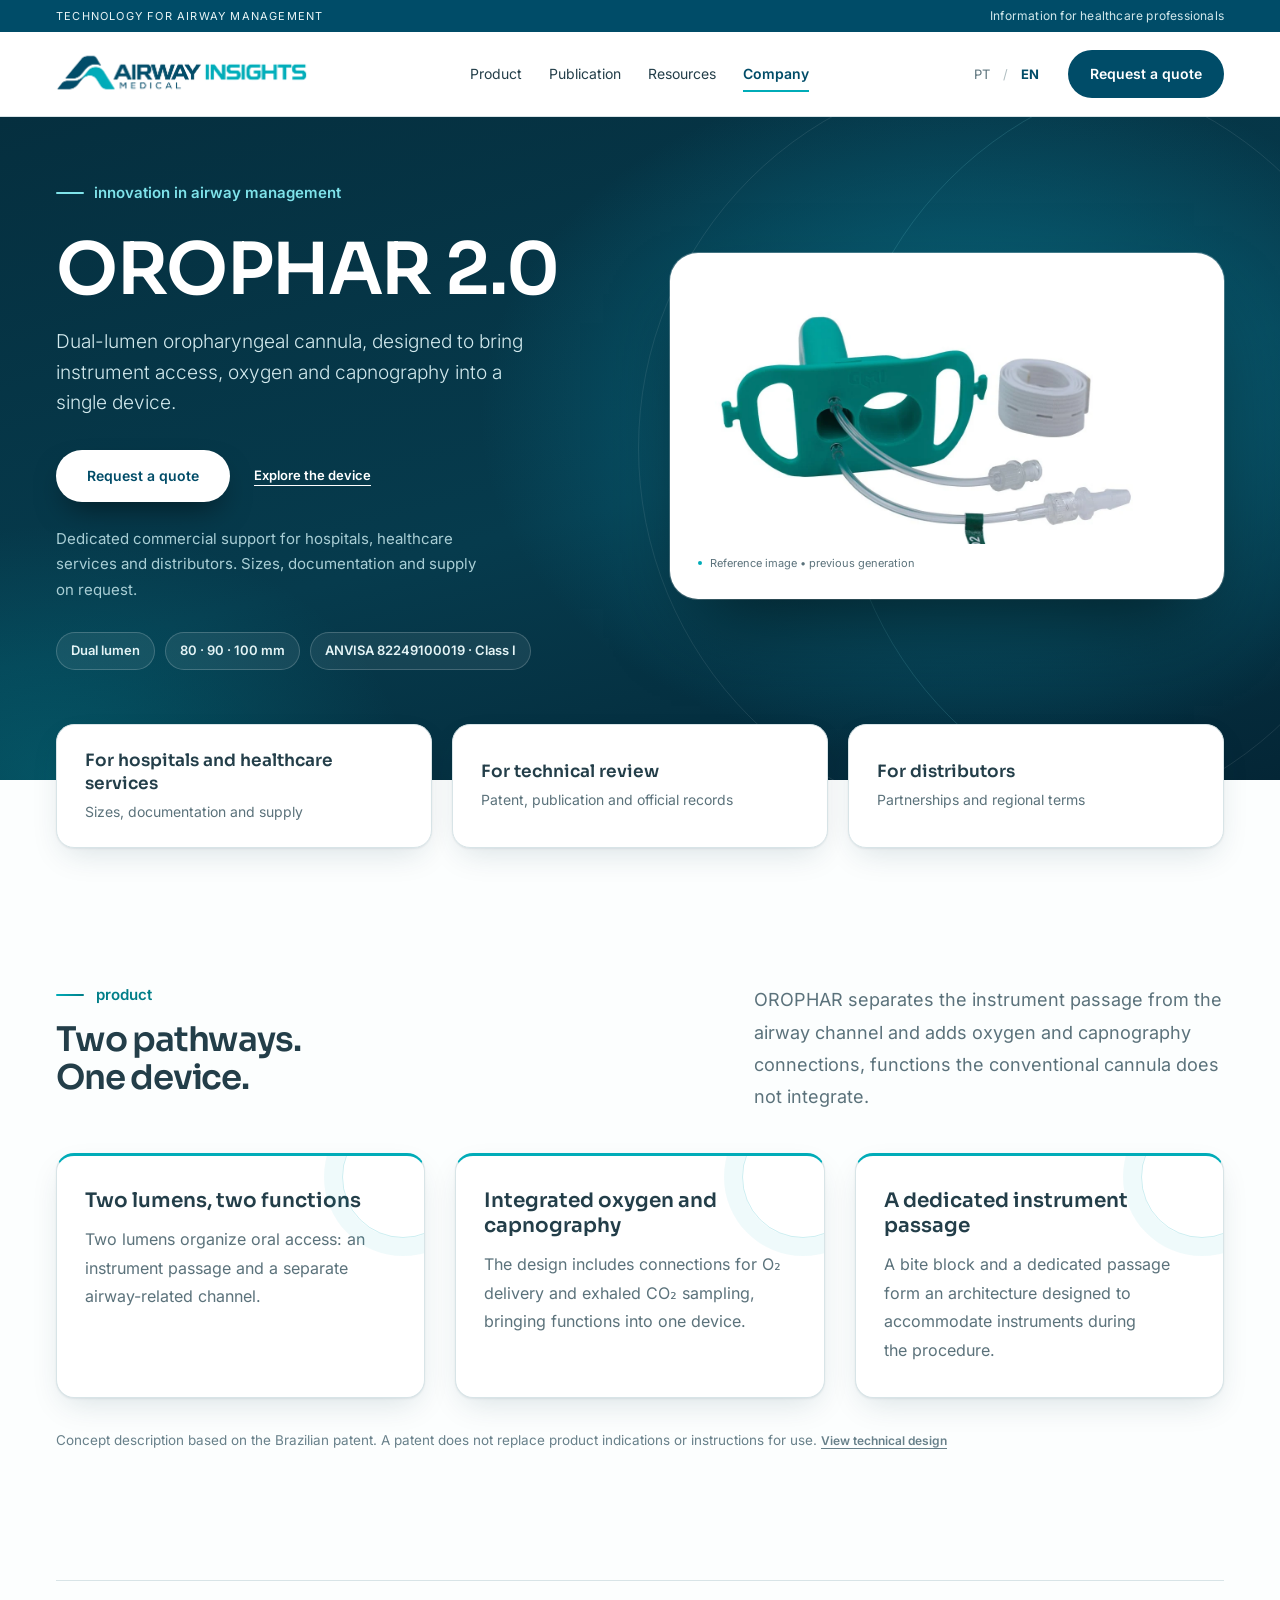
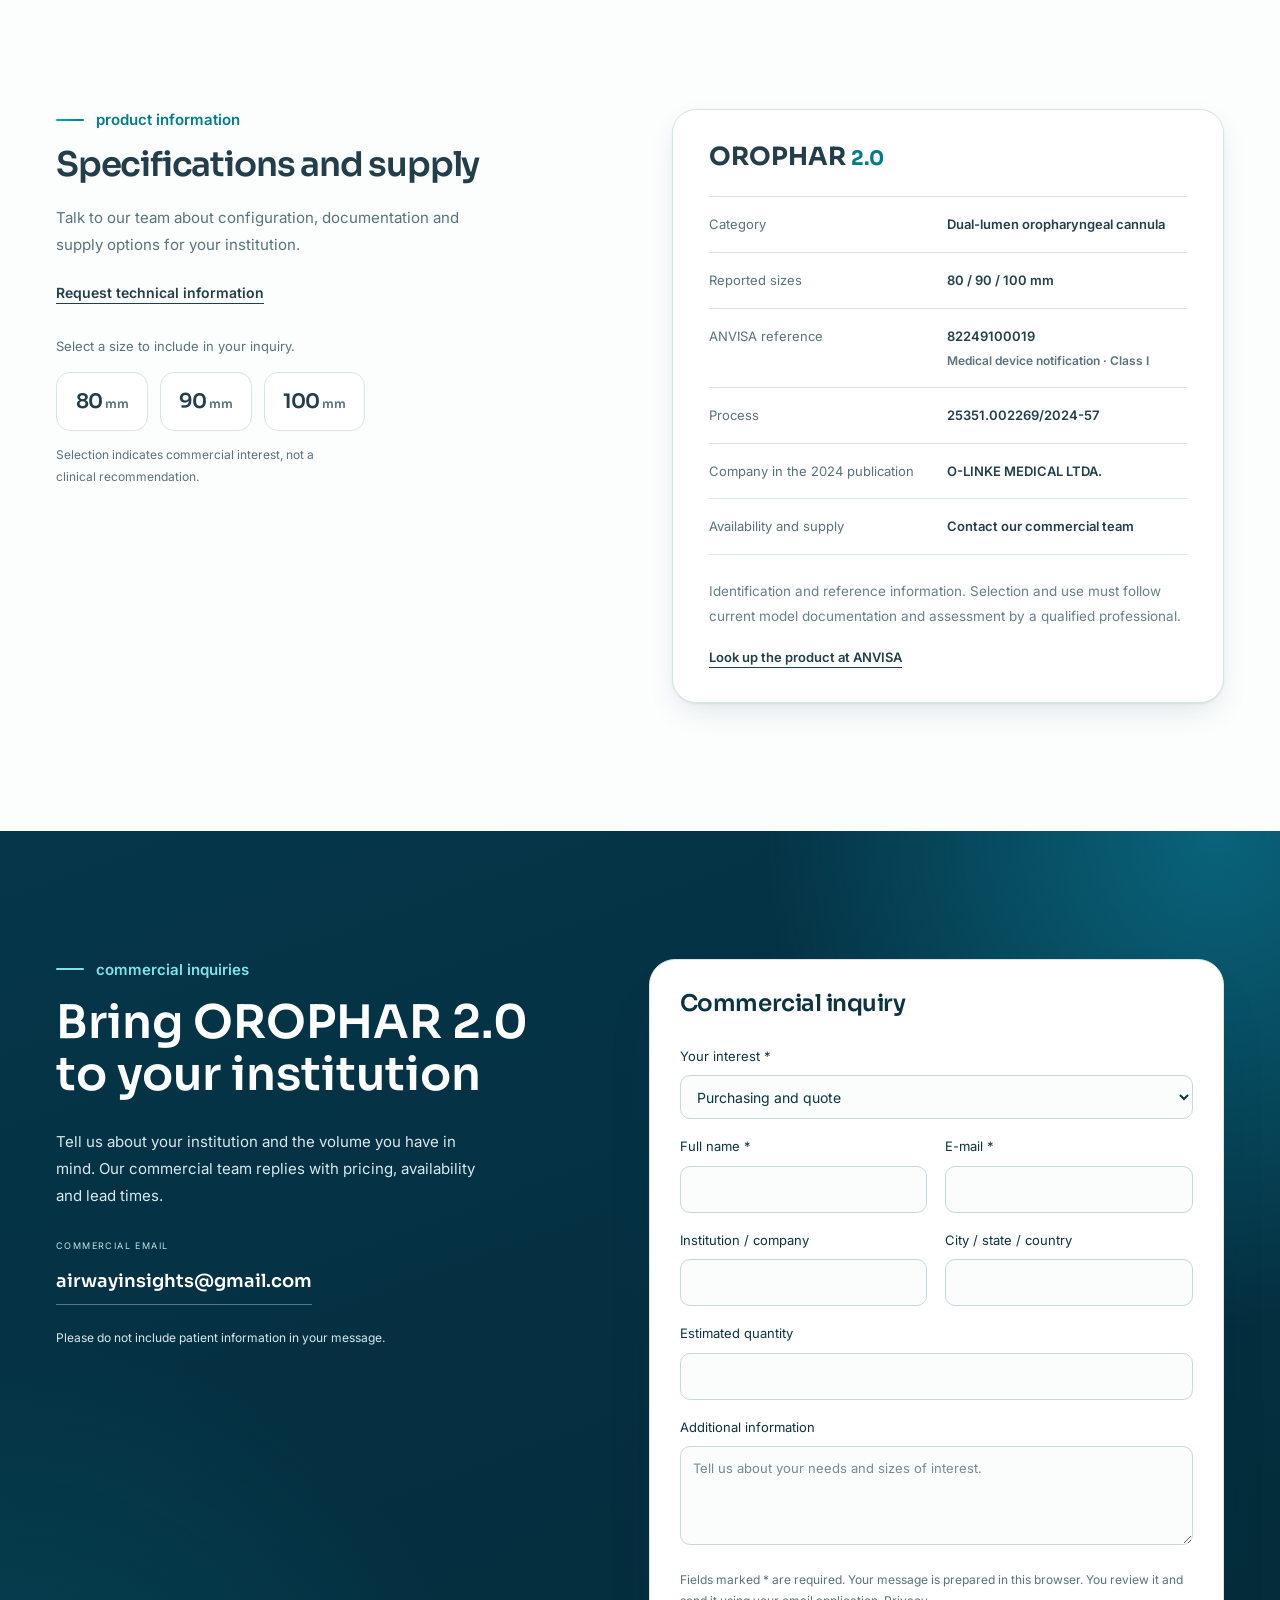
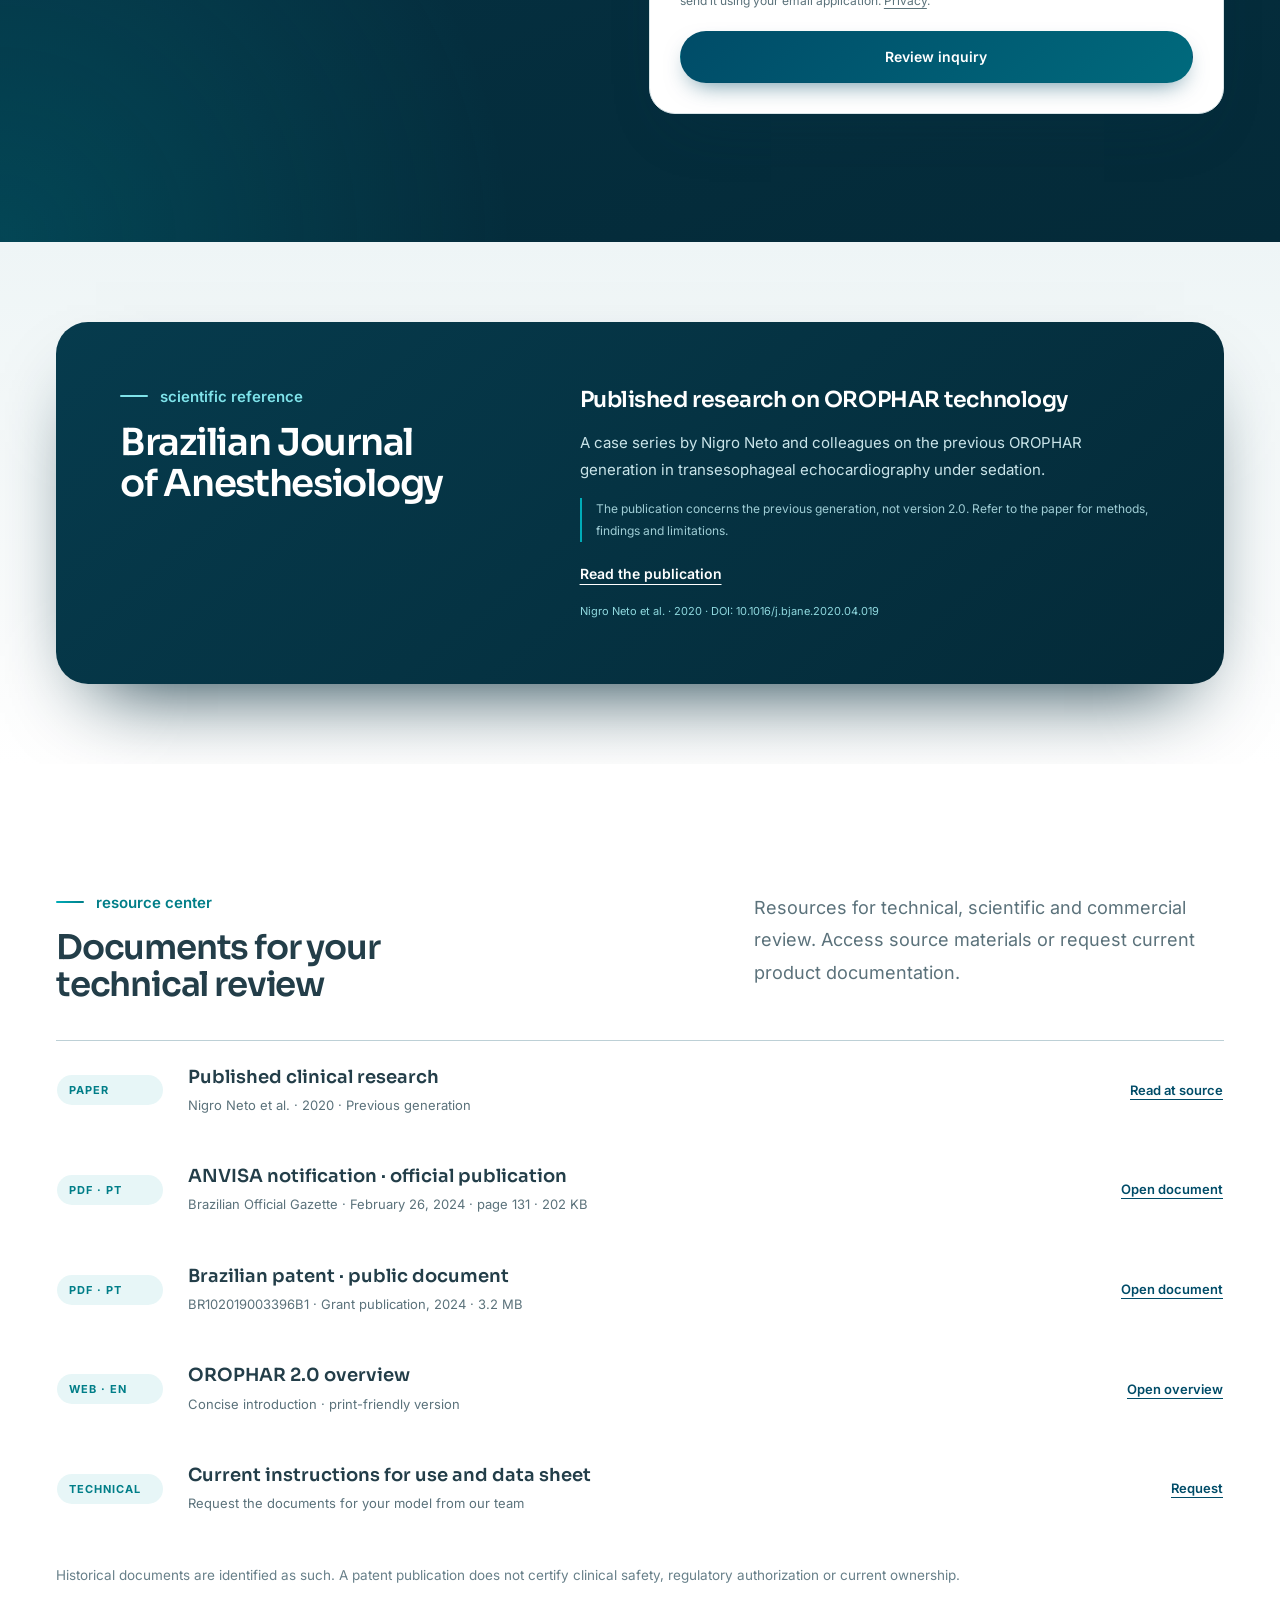
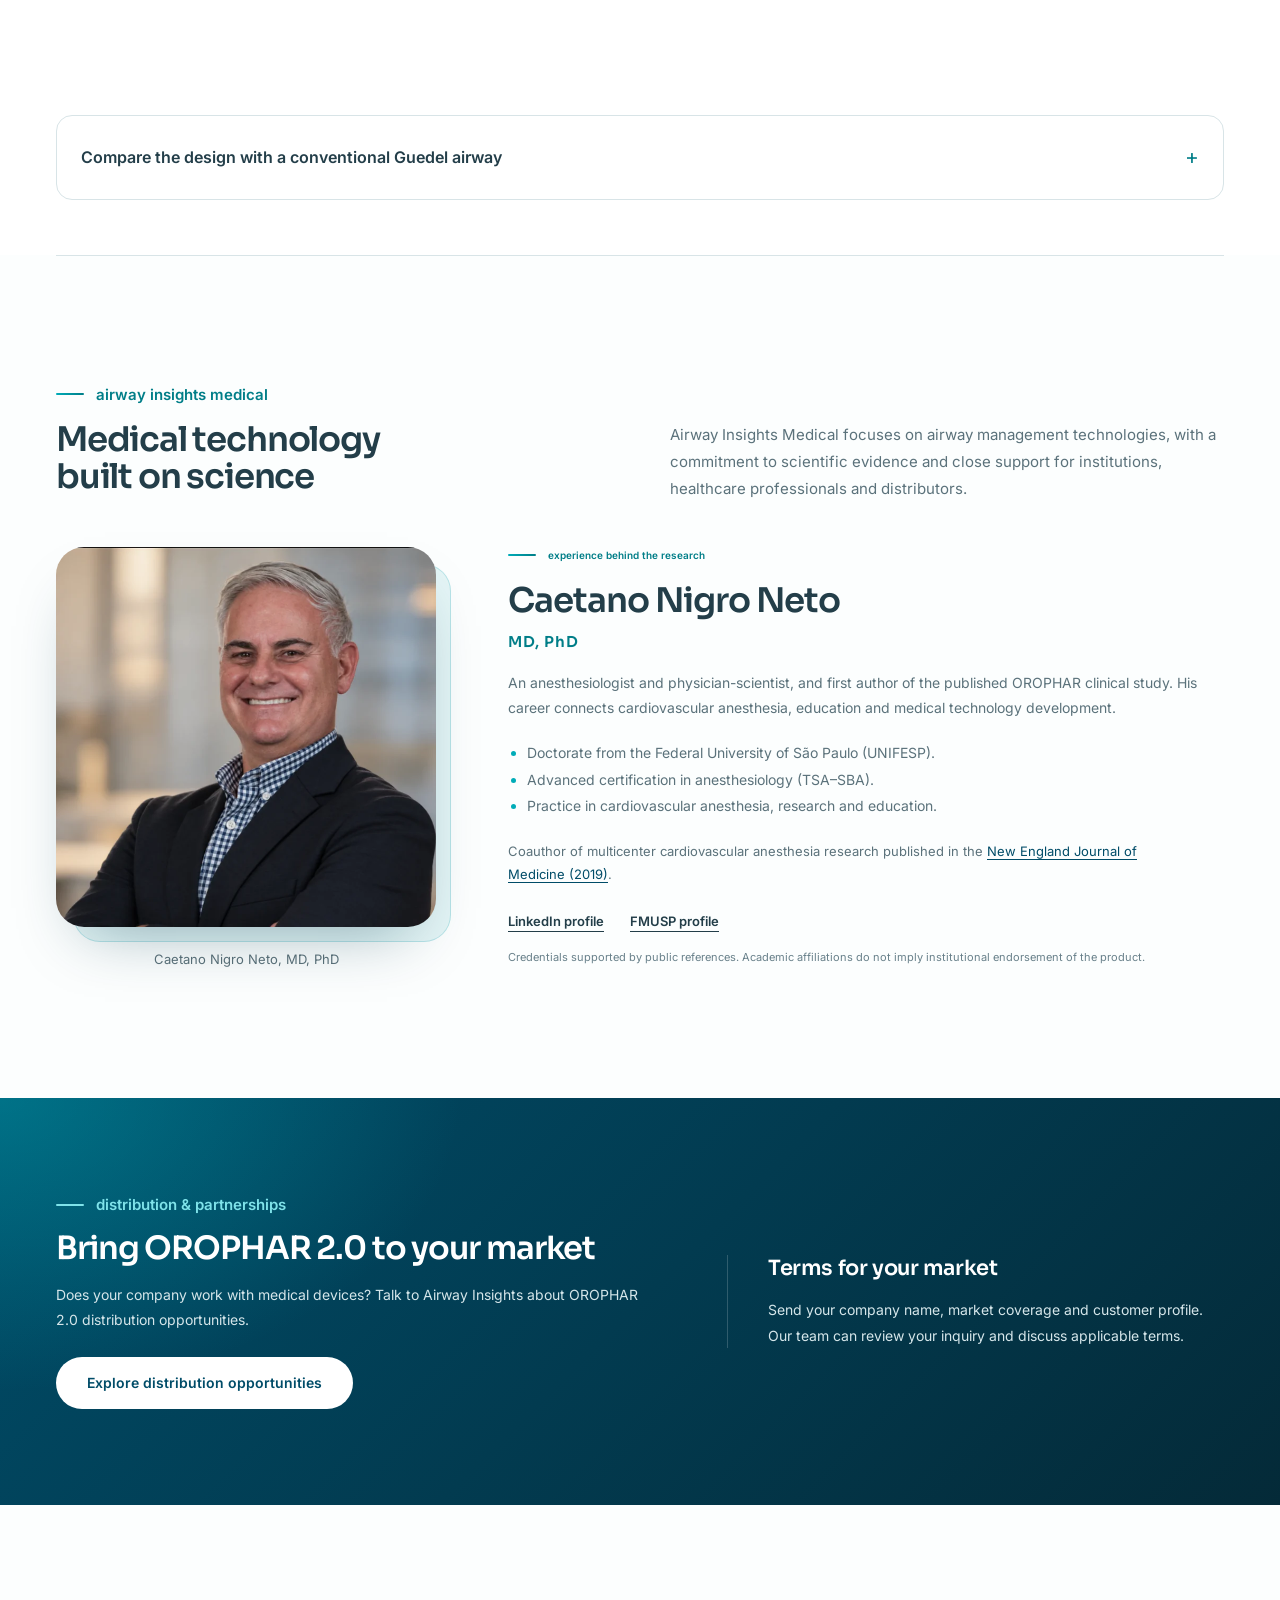
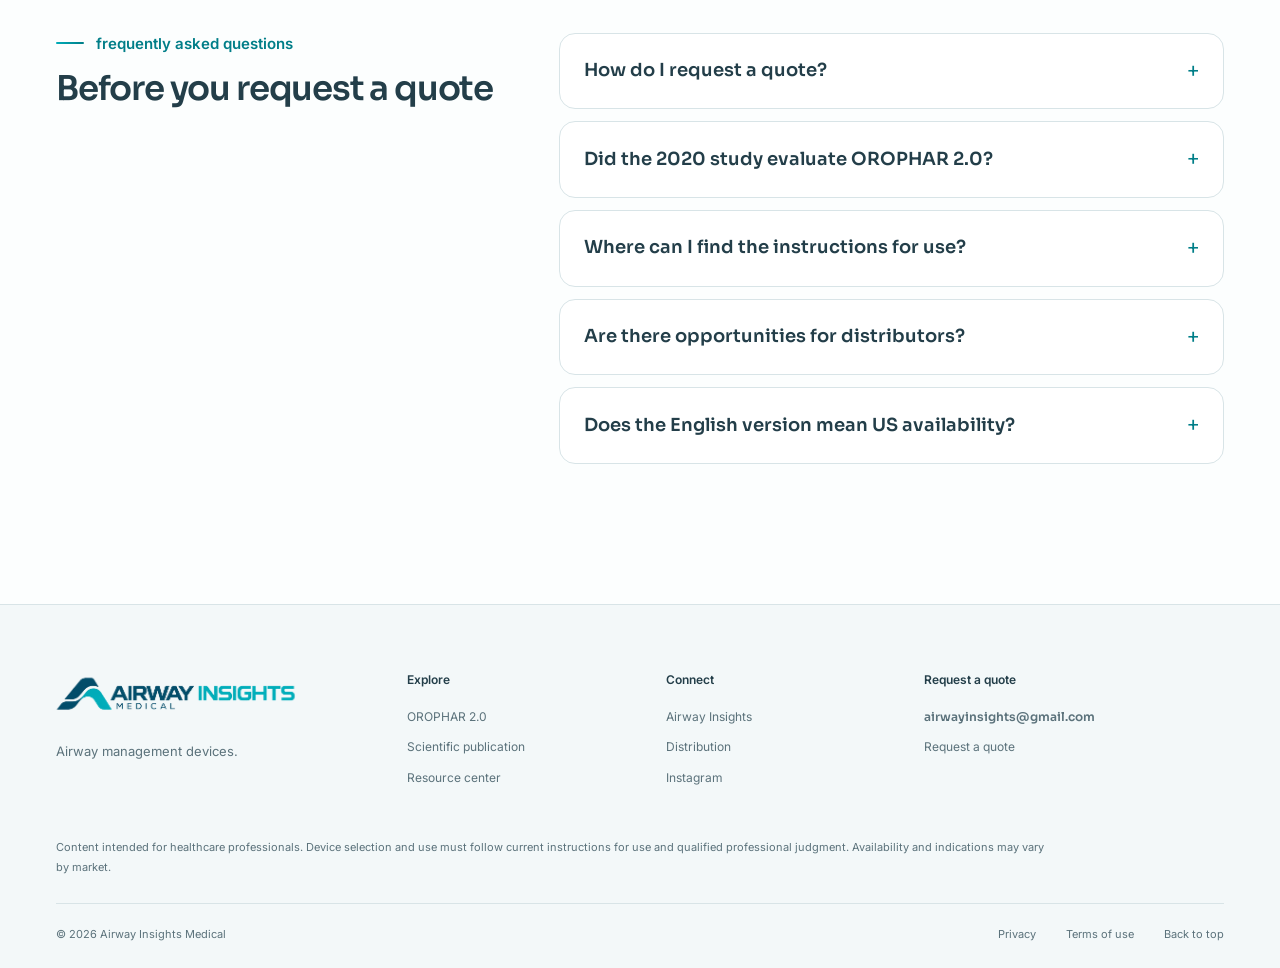
==== commit a20a3545: "Add files via upload" ====
--- a/en/index.html
+++ b/en/index.html
@@ -4,11 +4,11 @@
  <meta charset="utf-8"><meta name="viewport" content="width=device-width, initial-scale=1">
  <title>OROPHAR 2.0 | Airway Insights Medical</title>
  <meta name="description" content="Explore OROPHAR 2.0, a dual-lumen oropharyngeal cannula. Product design, clinical evidence and commercial inquiries at Airway Insights Medical.">
- <meta name="robots" content="noindex, nofollow"><meta name="theme-color" content="#034d65">
+ <meta name="color-scheme" content="light"><meta name="robots" content="noindex, nofollow"><meta name="theme-color" content="#034d65">
  <meta property="og:type" content="website"><meta property="og:title" content="OROPHAR 2.0 | Airway Insights Medical"><meta property="og:description" content="Explore OROPHAR 2.0, a dual-lumen oropharyngeal cannula. Product design, clinical evidence and commercial inquiries at Airway Insights Medical.">
  <meta property="og:locale" content="en_US">
  <link rel="alternate" hreflang="pt-BR" href="../index.html"><link rel="alternate" hreflang="en-US" href="../en/index.html"><link rel="alternate" hreflang="x-default" href="../index.html">
- <link rel="icon" type="image/png" href="../assets/airway-insights-symbol.png">
+ <link rel="apple-touch-icon" href="../assets/airway-insights-symbol.png"><link rel="icon" type="image/png" href="../assets/airway-insights-symbol.png">
  <link rel="stylesheet" href="../assets/site.css">
  <script src="../assets/config.js" defer></script><script src="../assets/site.js" defer></script>
 </head>
@@ -16,35 +16,35 @@
 <a class="skip-link" href="#main">Skip to content</a>
 <div class="utility"><div class="container utility-inner"><span>TECHNOLOGY FOR AIRWAY MANAGEMENT</span><span>Information for healthcare professionals</span></div></div>
 <header class="site-header"><div class="container header-inner">
- <a class="brand" href="index.html" aria-label="Airway Insights Medical — home"><img src="../assets/airway-insights-logo.png" width="2172" height="724" alt="Airway Insights Medical"></a>
+ <a class="brand" href="index.html" aria-label="Airway Insights Medical — home"><img src="../assets/airway-insights-logo.png" width="1086" height="362" alt="Airway Insights Medical"></a>
  <nav class="desktop-nav" aria-label="Main navigation"><a href="#product">Product</a><a href="#evidence">Publication</a><a href="#resources">Resources</a><a href="#company">Company</a></nav>
  <div class="header-actions"><div class="language-switch" aria-label="Language"><a class=""  href="../index.html" lang="pt-BR" aria-label="Português do Brasil">PT</a><span>/</span><a class="active" aria-current="page" href="../en/index.html" lang="en-US" aria-label="English, United States">EN</a></div><a href="#contact" class="header-contact">Request a quote </a><button class="menu-toggle" aria-expanded="false" aria-controls="mobile-nav" aria-label="Open menu"><span></span><span></span></button></div>
  </div><nav id="mobile-nav" class="mobile-nav" aria-label="Mobile navigation" hidden><a href="#product">Product</a><a href="#evidence">Publication</a><a href="#resources">Resources</a><a href="#company">Company</a><a href="#distribution">Distribution</a><a href="#contact">Commercial inquiries</a></nav>
 </header>
 <main id="main">
  <div class="hero-band"><section class="hero container" aria-labelledby="hero-title">
-  <div class="hero-copy"><p class="eyebrow"><span></span>AIRWAY MANAGEMENT DEVICES</p>
+  <div class="hero-copy"><p class="eyebrow"><span></span>Innovation in airway management</p>
    <h1 id="hero-title">OROPHAR 2.0</h1>
-   <p class="hero-description">Dual-lumen oropharyngeal cannula</p>
-   <div class="hero-actions"><a class="button primary" href="#contact" data-intent="quote">Request a quote</a><a class="text-link" href="#product">Technical information </a></div>
-   <p class="hero-footnote">For your institution: discuss sizes, documentation and supply terms with our commercial team.</p>
+   <p class="hero-description">Dual-lumen oropharyngeal cannula, designed to bring instrument access, oxygen and capnography into a single device.</p>
+   <div class="hero-actions"><a class="button primary" href="#contact" data-intent="quote">Request a quote</a><a class="text-link" href="#product">Explore the device</a></div>
+   <p class="hero-footnote">Dedicated commercial support for hospitals, healthcare services and distributors. Sizes, documentation and supply on request.</p><ul class="hero-facts" aria-label="Product facts"><li>Dual lumen</li><li>80 · 90 · 100 mm</li><li>ANVISA 82249100019 · Class I</li></ul>
   </div>
   <div class="hero-visual"><div class="product-stage ">
           <div class="stage-line line-one"></div><div class="stage-line line-two"></div>
           <span class="stage-label">OROPHAR <span> / </span> DUAL-LUMEN DESIGN</span>
-          <div class="product-image-wrap"><img class="product-image" src="../assets/orophar-reference.png" width="1280" height="720" alt="Reference photograph of the previous-generation OROPHAR: two lumens and tubing" fetchpriority="high"></div>
+          <div class="product-image-wrap"><img class="product-image" src="../assets/orophar-reference.webp" width="1280" height="720" alt="Reference photograph of the previous-generation OROPHAR: two lumens and tubing" fetchpriority="high"></div>
           <div class="stage-bottom"><span class="technical-dot"></span><span>Reference image • previous generation</span></div>
         </div><div class="product-signature"><strong>OROPHAR<span>2.0</span></strong><span>OROPHARYNGEAL CANNULA</span></div></div>
  </section></div>
- <div class="trust-band"><div class="container trust-inner"><a href="#specifications"><div><strong>Hospitals and healthcare services</strong><small>Review sizes and supply</small></div></a><a href="#resources"><div><strong>Technical review</strong><small>Access documents and references</small></div></a><a href="#contact" data-intent="distribution"><div><strong>Distributors</strong><small>Request commercial terms</small></div></a></div></div>
+ <div class="trust-band"><div class="container trust-inner"><a href="#specifications"><div><strong>For hospitals and healthcare services</strong><small>Sizes, documentation and supply</small></div></a><a href="#resources"><div><strong>For technical review</strong><small>Patent, publication and official records</small></div></a><a href="#contact" data-intent="distribution"><div><strong>For distributors</strong><small>Partnerships and regional terms</small></div></a></div></div>
 
  <section id="product" class="section container">
-  <div class="section-heading"><div><p class="eyebrow">PRODUCT</p><h2>Device features</h2></div><p class="section-intro">Review the OROPHAR design: a dedicated instrument passage, an airway-related channel, and oxygen and capnography connections.</p></div>
+  <div class="section-heading"><div><p class="eyebrow">PRODUCT</p><h2>Two pathways. One device.</h2></div><p class="section-intro">OROPHAR separates the instrument passage from the airway channel and adds oxygen and capnography connections, functions the conventional cannula does not integrate.</p></div>
   <div class="anatomy-grid">
   <div class="feature-list" aria-label="Design features">
-   <article class="feature"><div><h3>Separate access pathways</h3><p>Two lumens organize oral access: an instrument passage and a separate airway-related channel.</p></div></article>
-   <article class="feature"><div><h3>Oxygen and capnography</h3><p>The design includes connections for O₂ delivery and exhaled CO₂ sampling, bringing functions into one device.</p></div></article>
-   <article class="feature"><div><h3>An interface for instruments</h3><p>A bite block and a dedicated passage form an architecture designed to accommodate instruments during the procedure.</p></div></article>
+   <article class="feature"><div><h3>Two lumens, two functions</h3><p>Two lumens organize oral access: an instrument passage and a separate airway-related channel.</p></div></article>
+   <article class="feature"><div><h3>Integrated oxygen and capnography</h3><p>The design includes connections for O₂ delivery and exhaled CO₂ sampling, bringing functions into one device.</p></div></article>
+   <article class="feature"><div><h3>A dedicated instrument passage</h3><p>A bite block and a dedicated passage form an architecture designed to accommodate instruments during the procedure.</p></div></article>
    <p class="source-note">Concept description based on the Brazilian patent. A patent does not replace product indications or instructions for use. <a class="text-link" href="https://patents.google.com/patent/BR102019003396B1/pt" target="_blank" rel="noopener noreferrer">View technical design</a></p>
   </div></div>
  </section>
@@ -53,13 +53,13 @@
  <div class="spec-panel"><div class="spec-panel-title">OROPHAR <span>2.0</span></div><dl><div><dt>Category</dt><dd>Dual-lumen oropharyngeal cannula</dd></div><div><dt>Reported sizes</dt><dd>80 / 90 / 100 mm</dd></div><div><dt>ANVISA reference</dt><dd>82249100019 <small>Medical device notification · Class I</small></dd></div><div><dt>Process</dt><dd>25351.002269/2024-57</dd></div><div><dt>Company in the 2024 publication</dt><dd>O-LINKE MEDICAL LTDA.</dd></div><div><dt>Availability and supply</dt><dd>Contact our commercial team</dd></div></dl><p class="source-note">Identification and reference information. Selection and use must follow current model documentation and assessment by a qualified professional.</p><a class="text-link" href="https://consultas.anvisa.gov.br/#/saude/" target="_blank" rel="noopener noreferrer">Look up the product at ANVISA</a></div>
  </section>
 
- <section id="contact" class="section contact-section"><div class="container contact-grid"><div class="contact-copy"><p class="eyebrow">COMMERCIAL INQUIRIES</p><h2>Request your quote</h2><p>Tell us your institution and estimated quantity to request pricing, availability and lead times. You can also contact us directly at the email below.</p><div class="direct-contact"><span>COMMERCIAL EMAIL</span><a class="email-link" href="mailto:airwayinsights@gmail.com">airwayinsights@gmail.com </a></div><a class="text-link whatsapp-contact" href="#contact" hidden>WhatsApp </a><p class="contact-note">Please do not include patient information in your message.</p></div>
+ <section id="contact" class="section contact-section"><div class="container contact-grid"><div class="contact-copy"><p class="eyebrow">COMMERCIAL INQUIRIES</p><h2>Bring OROPHAR 2.0 to your institution</h2><p>Tell us about your institution and the volume you have in mind. Our commercial team replies with pricing, availability and lead times.</p><div class="direct-contact"><span>COMMERCIAL EMAIL</span><a class="email-link" href="mailto:airwayinsights@gmail.com">airwayinsights@gmail.com </a></div><a class="text-link whatsapp-contact" href="#contact" hidden>WhatsApp </a><p class="contact-note">Please do not include patient information in your message.</p></div>
  <form id="contact-form" class="contact-form" action="mailto:airwayinsights@gmail.com" method="get"><h3>Commercial inquiry</h3><div class="field"><label for="intent">Your interest *</label><select id="intent" name="intent" required><option value="quote">Purchasing and quote</option><option value="institution">Hospital or institution</option><option value="distribution">Distribution and partnership</option><option value="technical">Technical and scientific information</option></select></div><div class="form-row"><div class="field"><label for="name">Full name *</label><input id="name" name="name" required autocomplete="name" maxlength="100"></div><div class="field"><label for="email">E-mail *</label><input id="email" name="email" type="email" required autocomplete="email" maxlength="150"></div></div><div class="form-row"><div class="field"><label for="organization">Institution / company</label><input id="organization" name="organization" autocomplete="organization" maxlength="150"></div><div class="field"><label for="region">City / state / country</label><input id="region" name="region" maxlength="150"></div></div><div class="form-row quantity-row"><div class="field"><label for="quantity">Estimated quantity</label><input id="quantity" name="quantity" type="number" min="1" max="1000000" step="1" inputmode="numeric"></div></div><div class="field"><label for="message">Additional information</label><textarea id="message" name="message" rows="3" maxlength="1500" placeholder="Tell us about your needs and sizes of interest."></textarea></div><input type="hidden" name="size" id="selected-size"><p class="form-privacy">Fields marked * are required. Your message is prepared in this browser. You review it and send it using your email application. <a href="../documents/privacy-en.html">Privacy</a>.</p><button type="submit" class="button primary full-width">Review inquiry </button><noscript><p>To contact us, email <a href="mailto:airwayinsights@gmail.com">airwayinsights@gmail.com</a>.</p></noscript></form>
  </div></section>
 
  <section id="evidence" class="section evidence-section"><div class="container research-strip"><div><p class="eyebrow">SCIENTIFIC REFERENCE</p><h2>Brazilian Journal<br>of Anesthesiology</h2></div><div class="research-summary"><h3>Published research on OROPHAR technology</h3><p>A case series by Nigro Neto and colleagues on the previous OROPHAR generation in transesophageal echocardiography under sedation.</p><p class="research-scope">The publication concerns the previous generation, not version 2.0. Refer to the paper for methods, findings and limitations.</p><a class="text-link" href="https://pmc.ncbi.nlm.nih.gov/articles/PMC9373078/" target="_blank" rel="noopener noreferrer">Read the publication</a><span class="research-citation">Nigro Neto et al. · 2020 · DOI: 10.1016/j.bjane.2020.04.019</span></div></div></section>
 
- <section class="section resources-section" id="resources"><div class="container"><div class="section-heading"><div><p class="eyebrow">RESOURCE CENTER</p><h2>Technical documentation</h2></div><p class="section-intro">Resources for technical, scientific and commercial review. Access source materials or request current product documentation.</p></div>
+ <section class="section resources-section" id="resources"><div class="container"><div class="section-heading"><div><p class="eyebrow">RESOURCE CENTER</p><h2>Documents for your technical review</h2></div><p class="section-intro">Resources for technical, scientific and commercial review. Access source materials or request current product documentation.</p></div>
  <div class="resource-list">
   <a class="resource-row" href="https://pmc.ncbi.nlm.nih.gov/articles/PMC9373078/" target="_blank" rel="noopener noreferrer"><span class="resource-type">PAPER</span><div><h3>Published clinical research</h3><p>Nigro Neto et al. · 2020 · Previous generation</p></div><span class="resource-action">Read at source</span></a>
   <a class="resource-row" href="../documents/anvisa-dou-2024-02-26-p131.pdf" target="_blank" rel="noopener"><span class="resource-type">PDF · PT</span><div><h3>ANVISA notification · official publication</h3><p>Brazilian Official Gazette · February 26, 2024 · page 131 · 202 KB</p></div><span class="resource-action">Open document</span></a>
@@ -76,23 +76,23 @@
  </tbody></table></div><p class="source-note">¹ Conventional model described in the patent. ² Structural comparison; it does not establish clinical superiority. Confirm OROPHAR 2.0 features, compatibility and indications in current documentation. <a class="text-link" href="https://patents.google.com/patent/BR102019003396B1/pt" target="_blank" rel="noopener noreferrer">Source: patent BR102019003396B1</a></p>
  </details></div></section>
 
- <section class="section container company-section" id="company"><div class="company-intro"><p class="eyebrow">AIRWAY INSIGHTS MEDICAL</p><h2>Airway Insights Medical</h2><p>Airway Insights Medical focuses on airway management technologies. We assist healthcare professionals, institutions and distributors with OROPHAR 2.0 inquiries.</p></div>
- <div class="expert-layout"><figure class="expert-photo"><img src="../assets/caetano-nigro-neto.png" alt="Dr. Caetano Nigro Neto" width="1024" height="1024" loading="lazy"><figcaption>Image: FMUSP institutional profile.</figcaption></figure><div class="expert-content"><p class="eyebrow">EXPERIENCE BEHIND THE RESEARCH</p><h3>Caetano Nigro Neto<span>MD, PhD</span></h3><p class="expert-description">An anesthesiologist and physician-scientist, and first author of the published OROPHAR clinical study. His career connects cardiovascular anesthesia, education and medical technology development.</p><ul class="credential-list"><li>Doctorate from the Federal University of São Paulo (UNIFESP).</li><li>Advanced certification in anesthesiology (TSA–SBA).</li><li>Practice in cardiovascular anesthesia, research and education.</li></ul><p class="research-credit">Coauthor of multicenter cardiovascular anesthesia research published in the <a href="https://pubmed.ncbi.nlm.nih.gov/30888743/" target="_blank" rel="noopener noreferrer">New England Journal of Medicine (2019)</a>.</p><div class="expert-links"><a class="text-link" href="https://www.linkedin.com/in/ccaetanonigroneto/" target="_blank" rel="noopener noreferrer">LinkedIn profile</a><a class="text-link" href="https://fm.usp.br/posgrad/corpo-docente/caetano-nigro-neto" target="_blank" rel="noopener noreferrer">FMUSP profile</a></div><p class="source-note">Credentials supported by public references. Academic affiliations do not imply institutional endorsement of the product.</p></div></div>
+ <section class="section container company-section" id="company"><div class="company-intro"><p class="eyebrow">AIRWAY INSIGHTS MEDICAL</p><h2>Medical technology built on science</h2><p>Airway Insights Medical focuses on airway management technologies, with a commitment to scientific evidence and close support for institutions, healthcare professionals and distributors.</p></div>
+ <div class="expert-layout"><figure class="expert-photo"><img src="../assets/caetano-nigro-neto.webp" alt="Dr. Caetano Nigro Neto" width="720" height="720" decoding="async" loading="lazy"><figcaption>Caetano Nigro Neto, MD, PhD</figcaption></figure><div class="expert-content"><p class="eyebrow">EXPERIENCE BEHIND THE RESEARCH</p><h3>Caetano Nigro Neto<span>MD, PhD</span></h3><p class="expert-description">An anesthesiologist and physician-scientist, and first author of the published OROPHAR clinical study. His career connects cardiovascular anesthesia, education and medical technology development.</p><ul class="credential-list"><li>Doctorate from the Federal University of São Paulo (UNIFESP).</li><li>Advanced certification in anesthesiology (TSA–SBA).</li><li>Practice in cardiovascular anesthesia, research and education.</li></ul><p class="research-credit">Coauthor of multicenter cardiovascular anesthesia research published in the <a href="https://pubmed.ncbi.nlm.nih.gov/30888743/" target="_blank" rel="noopener noreferrer">New England Journal of Medicine (2019)</a>.</p><div class="expert-links"><a class="text-link" href="https://www.linkedin.com/in/ccaetanonigroneto/" target="_blank" rel="noopener noreferrer">LinkedIn profile</a><a class="text-link" href="https://fm.usp.br/posgrad/corpo-docente/caetano-nigro-neto" target="_blank" rel="noopener noreferrer">FMUSP profile</a></div><p class="source-note">Credentials supported by public references. Academic affiliations do not imply institutional endorsement of the product.</p></div></div>
  </section>
 
- <section id="distribution" class="distribution-section"><div class="container distribution-inner"><div><p class="eyebrow">DISTRIBUTION & PARTNERSHIPS</p><h2>Distribute OROPHAR 2.0</h2><p>Does your company work with medical devices? Talk to Airway Insights about OROPHAR 2.0 distribution opportunities.</p><a class="button light" href="#contact" data-intent="distribution">Explore distribution opportunities</a></div><div class="partner-notes"><h3>Terms for your market</h3><p>Send your company name, market coverage and customer profile. Our team can review your inquiry and discuss applicable terms.</p></div></div></section>
+ <section id="distribution" class="distribution-section"><div class="container distribution-inner"><div><p class="eyebrow">DISTRIBUTION & PARTNERSHIPS</p><h2>Bring OROPHAR 2.0 to your market</h2><p>Does your company work with medical devices? Talk to Airway Insights about OROPHAR 2.0 distribution opportunities.</p><a class="button light" href="#contact" data-intent="distribution">Explore distribution opportunities</a></div><div class="partner-notes"><h3>Terms for your market</h3><p>Send your company name, market coverage and customer profile. Our team can review your inquiry and discuss applicable terms.</p></div></div></section>
 
- <section class="section container faq-section" id="questions"><div><p class="eyebrow">FREQUENTLY ASKED QUESTIONS</p><h2>Purchasing questions</h2></div><div class="faq-list">
- <details><summary>How do I request a quote?<span>+</span></summary><p>Select “Request a quote” and tell us your institution, region and estimated quantity. The form prepares a message for you to review and send using your email application. Our commercial team confirms pricing, lead times and availability.</p></details>
- <details><summary>Did the 2020 study evaluate OROPHAR 2.0?<span>+</span></summary><p>No. The study evaluated the previous OROPHAR generation, identified in the paper by ANVISA number 80423540061. The current version is presented separately. See the evidence section for the study design and limitations.</p></details>
- <details><summary>Where can I find the instructions for use?<span>+</span></summary><p>Ask our team for the current instructions for use and data sheet corresponding to the supplied model. This website provides information and does not replace those documents.</p></details>
- <details><summary>Are there opportunities for distributors?<span>+</span></summary><p>We welcome inquiries from interested companies. Select “Distribution and partnership” in the form and include your region, customer profile and medical device experience. Opportunities are reviewed individually.</p></details>
- <details><summary>Does the English version mean US availability?<span>+</span></summary><p>No. English makes the information accessible to a wider audience. Commercial availability and indications depend on requirements and authorizations in each market. Request a quote about your country.</p></details>
+ <section class="section container faq-section" id="questions"><div><p class="eyebrow">FREQUENTLY ASKED QUESTIONS</p><h2>Before you request a quote</h2></div><div class="faq-list">
+ <details name="faq"><summary>How do I request a quote?<span>+</span></summary><p>Select “Request a quote” and tell us your institution, region and estimated quantity. The form prepares a message for you to review and send using your email application. Our commercial team confirms pricing, lead times and availability.</p></details>
+ <details name="faq"><summary>Did the 2020 study evaluate OROPHAR 2.0?<span>+</span></summary><p>No. The study evaluated the previous OROPHAR generation, identified in the paper by ANVISA number 80423540061. The current version is presented separately. See the evidence section for the study design and limitations.</p></details>
+ <details name="faq"><summary>Where can I find the instructions for use?<span>+</span></summary><p>Ask our team for the current instructions for use and data sheet corresponding to the supplied model. This website provides information and does not replace those documents.</p></details>
+ <details name="faq"><summary>Are there opportunities for distributors?<span>+</span></summary><p>We welcome inquiries from interested companies. Select “Distribution and partnership” in the form and include your region, customer profile and medical device experience. Opportunities are reviewed individually.</p></details>
+ <details name="faq"><summary>Does the English version mean US availability?<span>+</span></summary><p>No. English makes the information accessible to a wider audience. Commercial availability and indications depend on requirements and authorizations in each market. Request a quote about your country.</p></details>
  </div></section>
 
 
 </main>
-<footer class="site-footer"><div class="container"><div class="footer-main"><div class="footer-brand"><div class="brand"><img src="../assets/airway-insights-logo.png" alt="Airway Insights Medical" width="2172" height="724" loading="lazy"></div><p>Airway management devices.</p></div><div class="footer-column"><strong>Explore</strong><a href="#product">OROPHAR 2.0</a><a href="#evidence">Scientific publication</a><a href="#resources">Resource center</a></div><div class="footer-column"><strong>Connect</strong><a href="#company">Airway Insights</a><a href="#distribution">Distribution</a><a href="https://www.instagram.com/airwayinsights/" target="_blank" rel="noopener noreferrer">Instagram</a></div><div class="footer-column"><strong>Request a quote</strong><a class="email-link" href="mailto:airwayinsights@gmail.com">airwayinsights@gmail.com</a><a href="#contact">Request a quote</a></div></div><div class="footer-note">Content intended for healthcare professionals. Device selection and use must follow current instructions for use and qualified professional judgment. Availability and indications may vary by market.</div><div class="footer-bottom"><span>© 2026 Airway Insights Medical</span><div><a href="../documents/privacy-en.html">Privacy</a><a href="../documents/terms-en.html">Terms of use</a><a href="#main">Back to top</a></div></div></div></footer>
+<footer class="site-footer"><div class="container"><div class="footer-main"><div class="footer-brand"><div class="brand"><img src="../assets/airway-insights-logo.png" alt="Airway Insights Medical" width="1086" height="362" loading="lazy"></div><p>Airway management devices.</p></div><div class="footer-column"><strong>Explore</strong><a href="#product">OROPHAR 2.0</a><a href="#evidence">Scientific publication</a><a href="#resources">Resource center</a></div><div class="footer-column"><strong>Connect</strong><a href="#company">Airway Insights</a><a href="#distribution">Distribution</a><a href="https://www.instagram.com/airwayinsights/" target="_blank" rel="noopener noreferrer">Instagram</a></div><div class="footer-column"><strong>Request a quote</strong><a class="email-link" href="mailto:airwayinsights@gmail.com">airwayinsights@gmail.com</a><a href="#contact">Request a quote</a></div></div><div class="footer-note">Content intended for healthcare professionals. Device selection and use must follow current instructions for use and qualified professional judgment. Availability and indications may vary by market.</div><div class="footer-bottom"><span>© 2026 Airway Insights Medical</span><div><a href="../documents/privacy-en.html">Privacy</a><a href="../documents/terms-en.html">Terms of use</a><a href="#main">Back to top</a></div></div></div></footer>
 <div class="mobile-cta"><span>OROPHAR 2.0</span><a class="button primary" href="#contact" data-intent="quote">Request a quote</a></div>
 <dialog id="inquiry-dialog" aria-labelledby="dialog-title"><div class="dialog-top"><p class="eyebrow">AIRWAY INSIGHTS MEDICAL</p><button type="button" class="close-dialog" aria-label="Close">×</button></div><h2 id="dialog-title">Your message is ready.</h2><p>Review it below. No message has been sent yet.</p><textarea id="inquiry-preview" rows="10" readonly aria-label="Prepared message"></textarea><div class="dialog-actions"><a id="send-email" href="mailto:airwayinsights@gmail.com" class="button primary">Open my email</a><button type="button" class="button secondary" id="copy-message">Copy message</button></div><p class="dialog-note" id="copy-status" aria-live="polite">If your email application does not open, copy the message and send it to airwayinsights@gmail.com.</p></dialog>
 </body></html>
--- a/assets/site.css
+++ b/assets/site.css
@@ -56,3 +56,164 @@
 @media(max-width:1000px){.hero h1{font-size:45px}.hero-description{font-size:22px}.hero-visual{padding:24px 8px 15px}.hero-visual .product-stage{min-height:200px}.research-strip{gap:35px}.research-strip h2{font-size:26px}}
 @media(max-width:720px){.hero{min-height:0;padding-block:38px;gap:30px}.hero h1{font-size:44px;letter-spacing:-1px}.hero-description{font-size:23px}.hero-visual{max-width:420px;padding:15px 10px}.hero-visual .product-stage{min-height:0}.hero-visual .product-image{margin-top:-25px}.hero-visual .stage-bottom{padding:0 8px;margin-top:4px}.trust-inner>a{padding-block:17px}.research-strip{grid-template-columns:1fr;gap:24px}.research-strip h2{font-size:27px}.research-summary h3{font-size:20px}.research-summary>p{font-size:14px}.research-citation{font-size:10px;overflow-wrap:anywhere}.comparison-section{padding-bottom:40px}}
 @media(max-width:370px){.hero h1{font-size:38px}.hero-description{font-size:21px}}
+
+/* ===== Melhorias v4 ===== */
+.site-header{transition:box-shadow .25s}.site-header.is-scrolled{box-shadow:0 6px 24px #0a3a4a1a}
+
+body{font-family:system-ui,-apple-system,"Segoe UI",Roboto,"Helvetica Neue",Arial,sans-serif;text-rendering:optimizeLegibility}
+h1,h2{text-wrap:balance}p{text-wrap:pretty}
+.utility-inner{font-size:11px}.utility-inner span:last-child{font-size:12px}
+.desktop-nav a{font-size:14px;position:relative;padding:6px 0}
+.desktop-nav a:after{content:"";position:absolute;left:0;right:0;bottom:0;height:2px;background:var(--teal);transform:scaleX(0);transform-origin:left;transition:transform .25s}
+.desktop-nav a:hover:after,.desktop-nav a[aria-current]:after{transform:scaleX(1)}
+.desktop-nav a[aria-current]{color:var(--navy);font-weight:600}
+.header-contact{font-size:14px}.language-switch{font-size:13px}.language-switch a{color:#5b727b;padding:12px 4px}
+.eyebrow{font-size:12px}
+.hero-facts{list-style:none;display:flex;flex-wrap:wrap;gap:10px;margin:30px 0 0;padding:0}
+.hero-facts li{font-size:13px;font-weight:600;color:#e4f4f6;border:1px solid #ffffff38;border-radius:999px;padding:7px 14px;background:#ffffff0d}
+.trust-inner a{transition:background .2s}.trust-inner a:hover{background:#e3f0f2}
+.feature,.resource-row,.spec-panel,.contact-form{transition:transform .25s,box-shadow .25s}
+.resource-row:hover{transform:translateX(4px)}
+.expert-photo img{border-radius:var(--radius);object-fit:cover}
+.text-link{text-underline-offset:5px}.text-link:hover{text-decoration:underline}
+.faq-list summary{min-height:48px}
+.js-reveal .reveal{opacity:0;transform:translateY(18px);transition:opacity .6s ease,transform .6s ease}
+.js-reveal .reveal.in{opacity:1;transform:none}
+@media(max-width:1000px){.hero-facts{margin-top:24px}}
+@media print{.hero-facts{display:none}.reveal{opacity:1!important;transform:none!important}}
+@media(prefers-reduced-motion:reduce){.reveal{opacity:1!important;transform:none!important}}
+
+/* ===== Design v5 ===== */
+@font-face{font-family:Sora;src:url(fonts/sora-latin-wght-normal.woff2) format("woff2");font-weight:100 800;font-display:swap}
+@font-face{font-family:Inter;src:url(fonts/inter-latin-wght-normal.woff2) format("woff2");font-weight:100 900;font-display:swap}
+:root{--radius:12px;--ink:#0d3340;--mint:#e7f6f7;--ink-deep:#042a38;--shadow:0 1px 2px #06394a14,0 12px 32px -8px #06394a26}
+body{font-family:Inter,system-ui,-apple-system,"Segoe UI",Roboto,Arial,sans-serif;font-size:17px;line-height:1.65;background:#fcfefe}
+h1,h2,h3,.spec-panel-title,.product-signature strong{font-family:Sora,Inter,system-ui,sans-serif}
+h1{font-weight:600;letter-spacing:-.045em;line-height:1.02}
+h2{font-weight:600;letter-spacing:-.035em;line-height:1.1}
+h3{font-weight:600;letter-spacing:-.02em;font-size:21px}
+.eyebrow{text-transform:lowercase;letter-spacing:0;font-size:15px;font-weight:600;display:flex;align-items:center;gap:12px}
+.eyebrow:first-letter{text-transform:uppercase}
+.eyebrow:before{content:"";width:28px;height:2px;border-radius:2px;background:linear-gradient(90deg,var(--teal),var(--teal-dark))}
+.hero .eyebrow>span{display:none}.hero .eyebrow{color:#7fe3ea}.hero .eyebrow:before{background:#7fe3ea}
+.site-header{backdrop-filter:saturate(1.4) blur(14px);background:#ffffffe6}
+.button{border-radius:999px;padding:14px 30px;font-weight:600;transition:transform .2s,box-shadow .2s,background .2s}
+.primary{background:linear-gradient(135deg,var(--navy),#006a7d);box-shadow:0 10px 24px -10px #004c68aa}
+.primary:hover{box-shadow:0 16px 30px -10px #004c68cc}
+.header-contact{border:0;padding:12px 22px;border-radius:999px;background:var(--navy);color:#fff;font-weight:600}
+.header-contact:hover{background:var(--navy-deep)}
+/* hero */
+.hero-band{position:relative;overflow:hidden;border-bottom:0;background:radial-gradient(55% 75% at 76% 45%,#0a7088 0%,#0a708800 70%),radial-gradient(40% 55% at 4% 100%,#00acb842,#00acb800 70%),linear-gradient(165deg,#052f3f,#063b4d 55%,#042636)}
+.hero-band:before,.hero-band:after{content:"";position:absolute;width:760px;height:760px;border-radius:50%;border:1.5px solid #ffffff17;top:50%;pointer-events:none}
+.hero-band:before{right:-120px;transform:translateY(-50%)}.hero-band:after{right:-320px;transform:translateY(-50%);border-color:#7fe3ea26}
+.hero{position:relative;z-index:1}
+.hero h1{font-size:clamp(46px,5.6vw,84px)}
+.hero-description{font-size:21px;color:#c5e3e8;font-weight:300;max-width:440px}
+.hero-footnote{color:#a9ced5;font-size:15px;max-width:460px}
+.hero .button.primary{background:#fff;color:var(--navy);box-shadow:0 14px 30px -10px #0008}
+.hero .text-link{color:#fff}
+.hero-facts li{background:#ffffff12;backdrop-filter:blur(6px);border-color:#ffffff30}
+.product-stage{border-radius:28px;background:radial-gradient(80% 80% at 50% 40%,#fff,#e9f6f7);box-shadow:0 40px 80px -30px #000a,0 0 0 1px #ffffff40}
+.stage-line,.stage-label{opacity:.55}
+@keyframes rise{from{opacity:0;transform:translateY(22px)}to{opacity:1;transform:none}}
+.hero-copy>*{animation:rise .8s cubic-bezier(.2,.7,.2,1) both}
+.hero-copy>:nth-child(2){animation-delay:.08s}.hero-copy>:nth-child(3){animation-delay:.16s}.hero-copy>:nth-child(4){animation-delay:.24s}.hero-copy>:nth-child(n+5){animation-delay:.32s}
+.hero-visual{animation:rise 1s .2s cubic-bezier(.2,.7,.2,1) both}
+.js-reveal .reveal{opacity:1!important;transform:none!important}
+/* trust */
+.trust-band{background:#fff;border:0}
+.trust-inner{gap:0}.trust-inner a{border-radius:0;transition:background .2s}.trust-inner a:hover{background:var(--mint)}
+.trust-inner strong{font-family:Sora,sans-serif;font-weight:600;font-size:17px}
+/* sections */
+.section{padding-block:128px}
+.section-intro{font-size:18px;color:var(--muted)}
+.feature{background:#fff;border:1px solid var(--line)!important;border-top:3px solid var(--teal)!important;border-radius:18px;padding:32px 28px!important;box-shadow:var(--shadow);display:block}
+.feature h3{margin-bottom:12px}.feature p{color:var(--muted);font-size:16px}
+.source-note{font-size:13.5px;color:#68808a}
+.specifications{position:relative}
+.spec-panel{background:#fff;border:1px solid var(--line);border-radius:24px;box-shadow:var(--shadow)}
+.spec-panel-title{font-weight:700}
+.spec-panel dl>div{border-color:var(--line)}
+.spec-panel dt{color:var(--muted)}.spec-panel dd{font-weight:600}
+.size-selector button{border-radius:14px;border:1px solid var(--line);background:#fff;min-width:92px;min-height:56px;font-family:Sora,sans-serif;font-weight:600;font-size:20px;transition:all .2s}
+.size-selector button:hover{border-color:var(--teal);transform:translateY(-2px)}
+.size-selector button[aria-pressed=true]{background:var(--navy);color:#fff;border-color:var(--navy);box-shadow:0 10px 22px -10px #004c68}
+/* contact */
+.contact-section{background:radial-gradient(50% 60% at 90% 0%,#d7f1f3,#d7f1f300 70%),var(--pale);border-block:0}
+.contact-form{background:#fff;border:1px solid var(--line);border-radius:26px;box-shadow:0 30px 60px -30px #06394a40}
+.contact-form input,.contact-form select,.contact-form textarea{border-radius:10px;border:1px solid #c6d8dc;background:#fbfdfd;transition:border-color .2s,box-shadow .2s}
+.contact-form input:focus,.contact-form select:focus,.contact-form textarea:focus{border-color:var(--teal-dark);box-shadow:0 0 0 4px #00acb826;outline:0}
+.email-link{font-family:Sora,sans-serif;font-weight:600;font-size:22px;color:var(--navy)}
+/* evidence */
+.evidence-section{background:radial-gradient(45% 90% at 100% 0%,#0a7088aa,#0a708800),linear-gradient(160deg,#063b4d,var(--ink-deep))}
+.evidence-section h2{font-weight:600}
+.research-citation{color:#8fd8de}
+/* resources */
+.resource-row{border-radius:16px;border:1px solid transparent;padding-inline:20px;margin-inline:-20px;transition:background .2s,border-color .2s,transform .25s}
+.resource-row:hover{background:#fff;border-color:var(--line);box-shadow:var(--shadow)}
+.resource-type{background:var(--mint);color:var(--teal-dark);border-radius:999px;padding:6px 12px;font-size:11px;font-weight:700;align-self:center;justify-self:start;width:max-content}
+.resource-action{color:var(--navy);font-weight:600}
+.design-details,.faq-list details{border-radius:16px;border:1px solid var(--line);background:#fff}
+.comparison-table .highlight{background:var(--mint)}
+/* company */
+.expert-photo img{border-radius:26px;box-shadow:var(--shadow)}
+.expert-content h3{font-size:34px;letter-spacing:-.03em}
+.credential-list li::marker{color:var(--teal)}
+/* distribution */
+.distribution-section{background:radial-gradient(60% 120% at 0% 0%,#00acb866,#00acb800 60%),linear-gradient(135deg,var(--navy),var(--ink-deep));color:#fff}
+.distribution-section h2{color:#fff}
+.partner-notes{border-left:1px solid #ffffff2e}
+/* faq */
+.faq-list details{margin-bottom:12px;padding:0 24px;transition:box-shadow .2s}
+.faq-list details[open]{box-shadow:var(--shadow);border-color:#bfe3e6}
+.faq-list summary{font-family:Sora,sans-serif;font-weight:600;font-size:18px;padding-block:20px;cursor:pointer;list-style:none}
+.faq-list summary span{transition:transform .25s;color:var(--teal-dark)}
+.faq-list details[open] summary span{transform:rotate(45deg)}
+.faq-list details p{padding-bottom:22px;color:var(--muted)}
+.site-footer{background:#f3f8f9;border-top:1px solid var(--line)}
+@media(max-width:1000px){.section{padding-block:80px}.hero-band:before,.hero-band:after{width:480px;height:480px}.resource-row{margin-inline:0;padding-inline:0}}
+@media print{.hero-band:before,.hero-band:after{display:none}}
+.product-stage{background:#fff}
+.hero-visual{border-radius:28px;overflow:hidden;box-shadow:0 40px 80px -30px #000a,0 0 0 1px #ffffff40}
+.product-stage{border-radius:0;box-shadow:none}
+.stage-bottom{font-size:12px}
+.contact-section{background:radial-gradient(50% 70% at 95% 0%,#0a7088cc,#0a708800 70%),radial-gradient(40% 50% at 0% 100%,#00acb830,#00acb800),linear-gradient(160deg,#05364a,var(--ink-deep));color:#fff;border:0}
+.contact-section .eyebrow{color:#7fe3ea}.contact-section .eyebrow:before{background:#7fe3ea}
+.contact-copy p,.contact-note,.direct-contact span{color:#c5e3e8}
+.contact-section .email-link{color:#fff;border-color:#ffffff55}
+.contact-form,.contact-form h3{color:var(--ink)}
+.evidence-section{background:linear-gradient(180deg,#eef5f6,#fff);color:var(--ink);border:0}
+.evidence-section .research-citation{color:var(--muted)}
+.evidence-section h2{color:var(--navy)}
+.distribution-section .eyebrow{color:#7fe3ea}.distribution-section .eyebrow:before{background:#7fe3ea}
+.distribution-section p{color:#c5e3e8}.distribution-section h3{color:#fff}
+.distribution-section .button.light{color:var(--navy)}
+
+/* ===== Design v6 ===== */
+.hero{padding-bottom:110px}
+.hero-description{font-size:19px;line-height:1.6;max-width:500px;color:#d3eaee}
+.trust-band{position:relative;z-index:3;margin-top:-56px;background:none}
+.trust-inner{gap:20px;padding-bottom:8px}
+.trust-inner a{background:#fff;border:1px solid var(--line)!important;border-radius:18px;padding:24px 28px;box-shadow:var(--shadow);transition:transform .25s,box-shadow .25s,border-color .2s}
+.trust-inner a:hover{background:#fff;transform:translateY(-4px);border-color:var(--teal)!important;box-shadow:0 20px 40px -16px #06394a40}
+.trust-inner small{color:var(--muted);font-size:14px;display:block;margin-top:4px}
+.section-heading h2{max-width:14ch}
+.feature{position:relative;overflow:hidden}
+.feature:after{content:"";position:absolute;right:-40px;top:-40px;width:120px;height:120px;border-radius:50%;border:1.5px solid #00acb833;box-shadow:0 0 0 18px #00acb810}
+.expert-photo{background:none!important;border:0;padding:0}
+.expert-photo img{width:100%;aspect-ratio:1;object-fit:cover;object-position:50% 20%;border-radius:28px;box-shadow:0 30px 60px -28px #06394a66,16px 16px 0 -2px var(--mint),16px 16px 0 -1px #b9e4e8}
+.expert-photo figcaption{margin-top:22px;font-size:13px;color:var(--muted)}
+.research-strip{background:linear-gradient(140deg,#063b4d,var(--ink-deep));color:#fff;border-radius:32px;padding:64px;box-shadow:0 40px 80px -40px #042a38}
+.research-strip h2,.research-strip h3{color:#fff}
+.research-strip h2{font-size:clamp(34px,3.6vw,50px);max-width:none}
+.research-strip .eyebrow{color:#7fe3ea}.research-strip .eyebrow:before{background:#7fe3ea}
+.research-strip p{color:#c9e4e9}.research-strip .research-scope{color:#9fcdd5;border-left:2px solid #00acb8;padding-left:14px}
+.research-strip .text-link{color:#fff;text-decoration:underline;text-underline-offset:5px}
+.evidence-section .research-citation{color:#8fd8de}
+.evidence-section{padding-block:80px}
+.contact-copy h2{font-size:clamp(34px,3.6vw,50px)}
+.distribution-section{padding-block:96px}
+@media(max-width:720px){.research-strip{padding:36px 26px;border-radius:24px}.trust-band{margin-top:-40px}.trust-inner{gap:12px}.hero{padding-bottom:90px}.expert-photo img{box-shadow:0 20px 40px -24px #06394a66}}
+.trust-inner a{padding:24px 28px!important}.trust-inner a>div{padding:0!important}
+.research-strip h2{font-size:clamp(28px,2.9vw,40px)}
+.expert-layout{grid-template-columns:minmax(260px,380px) 1fr!important;gap:72px!important;align-items:center}
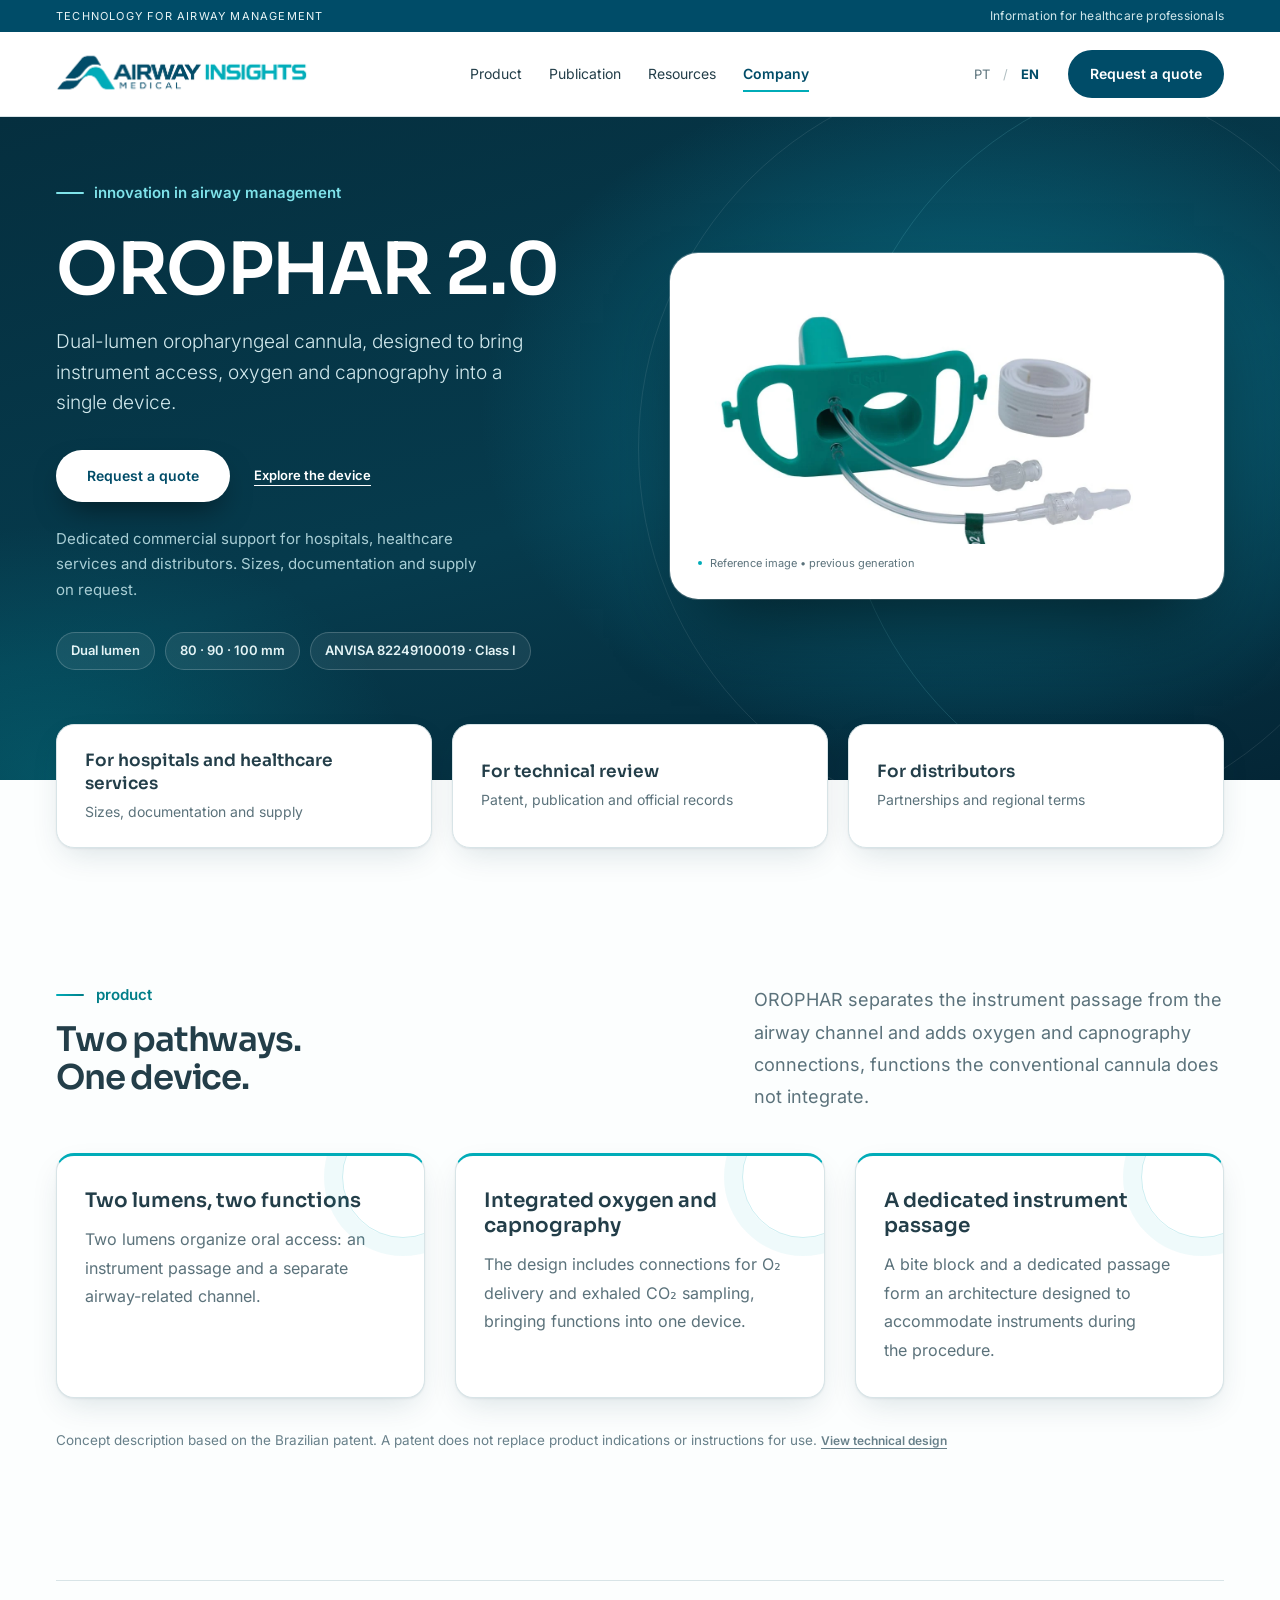
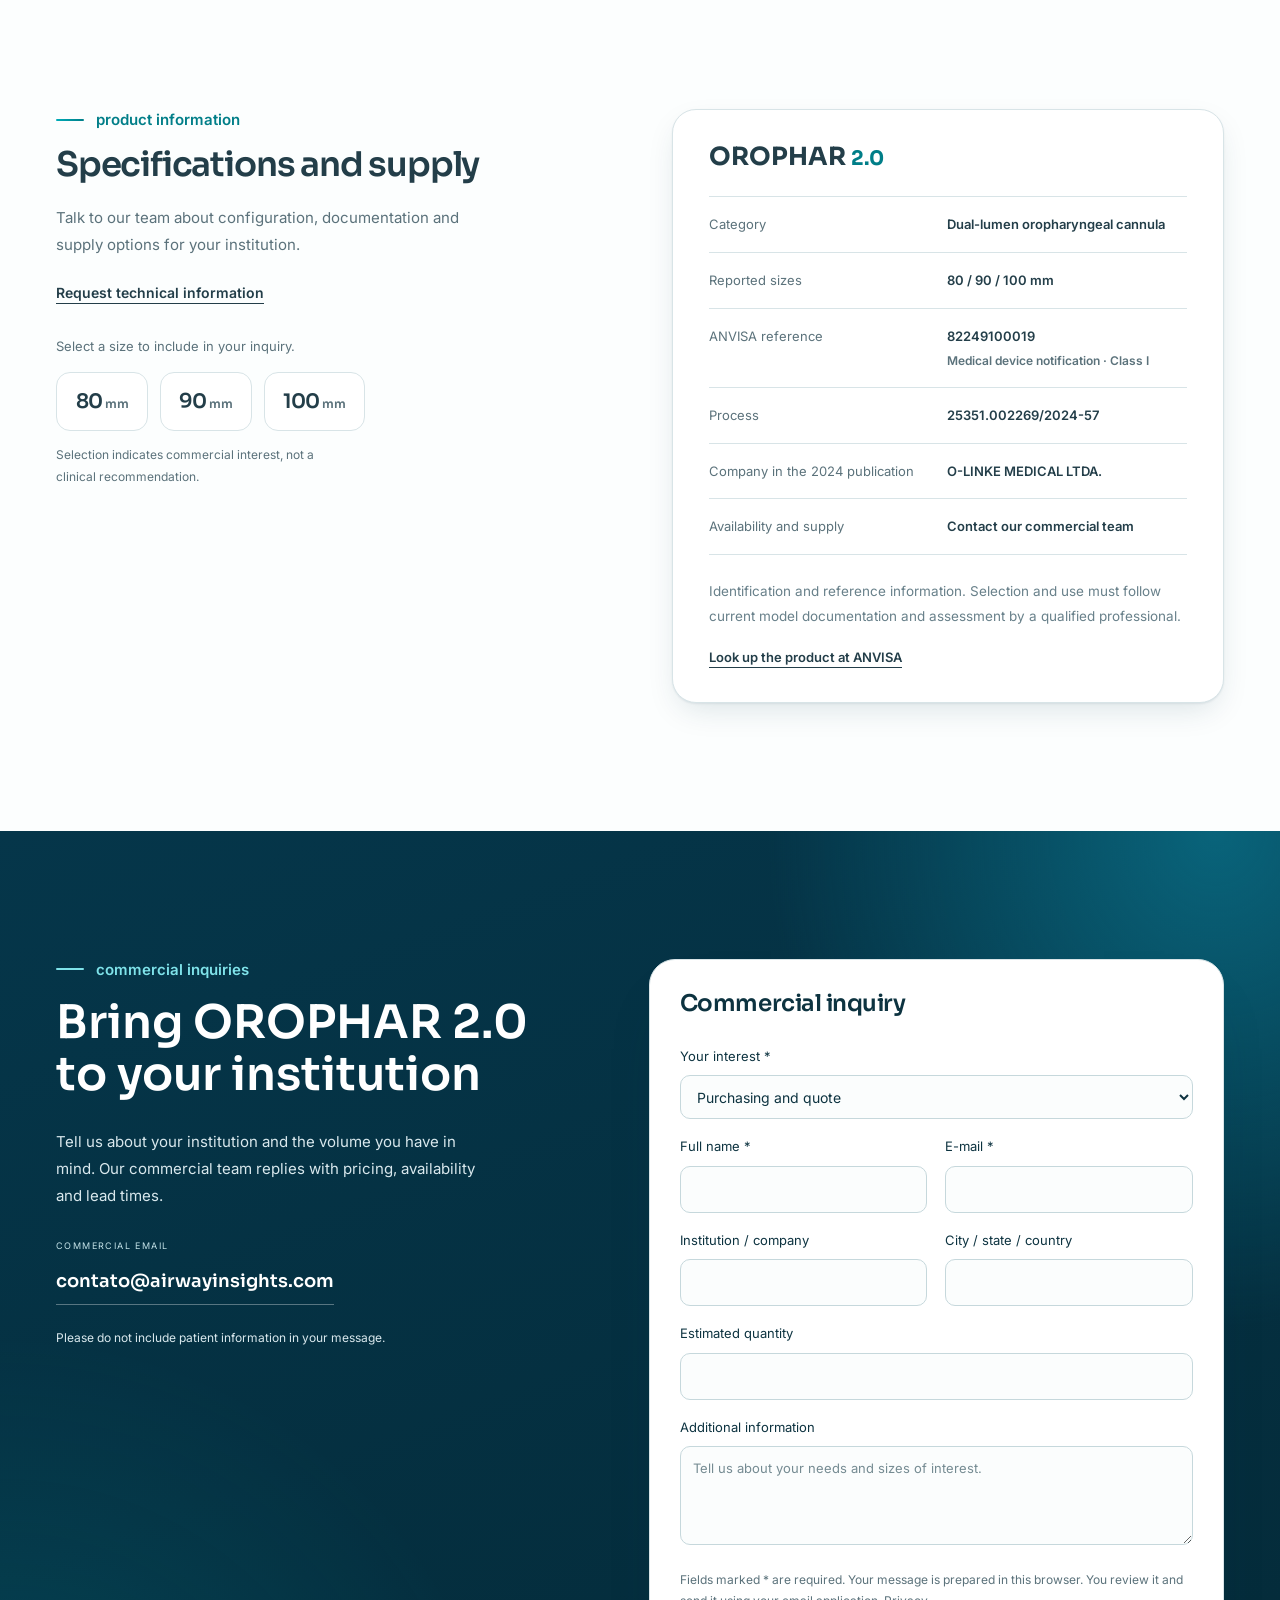
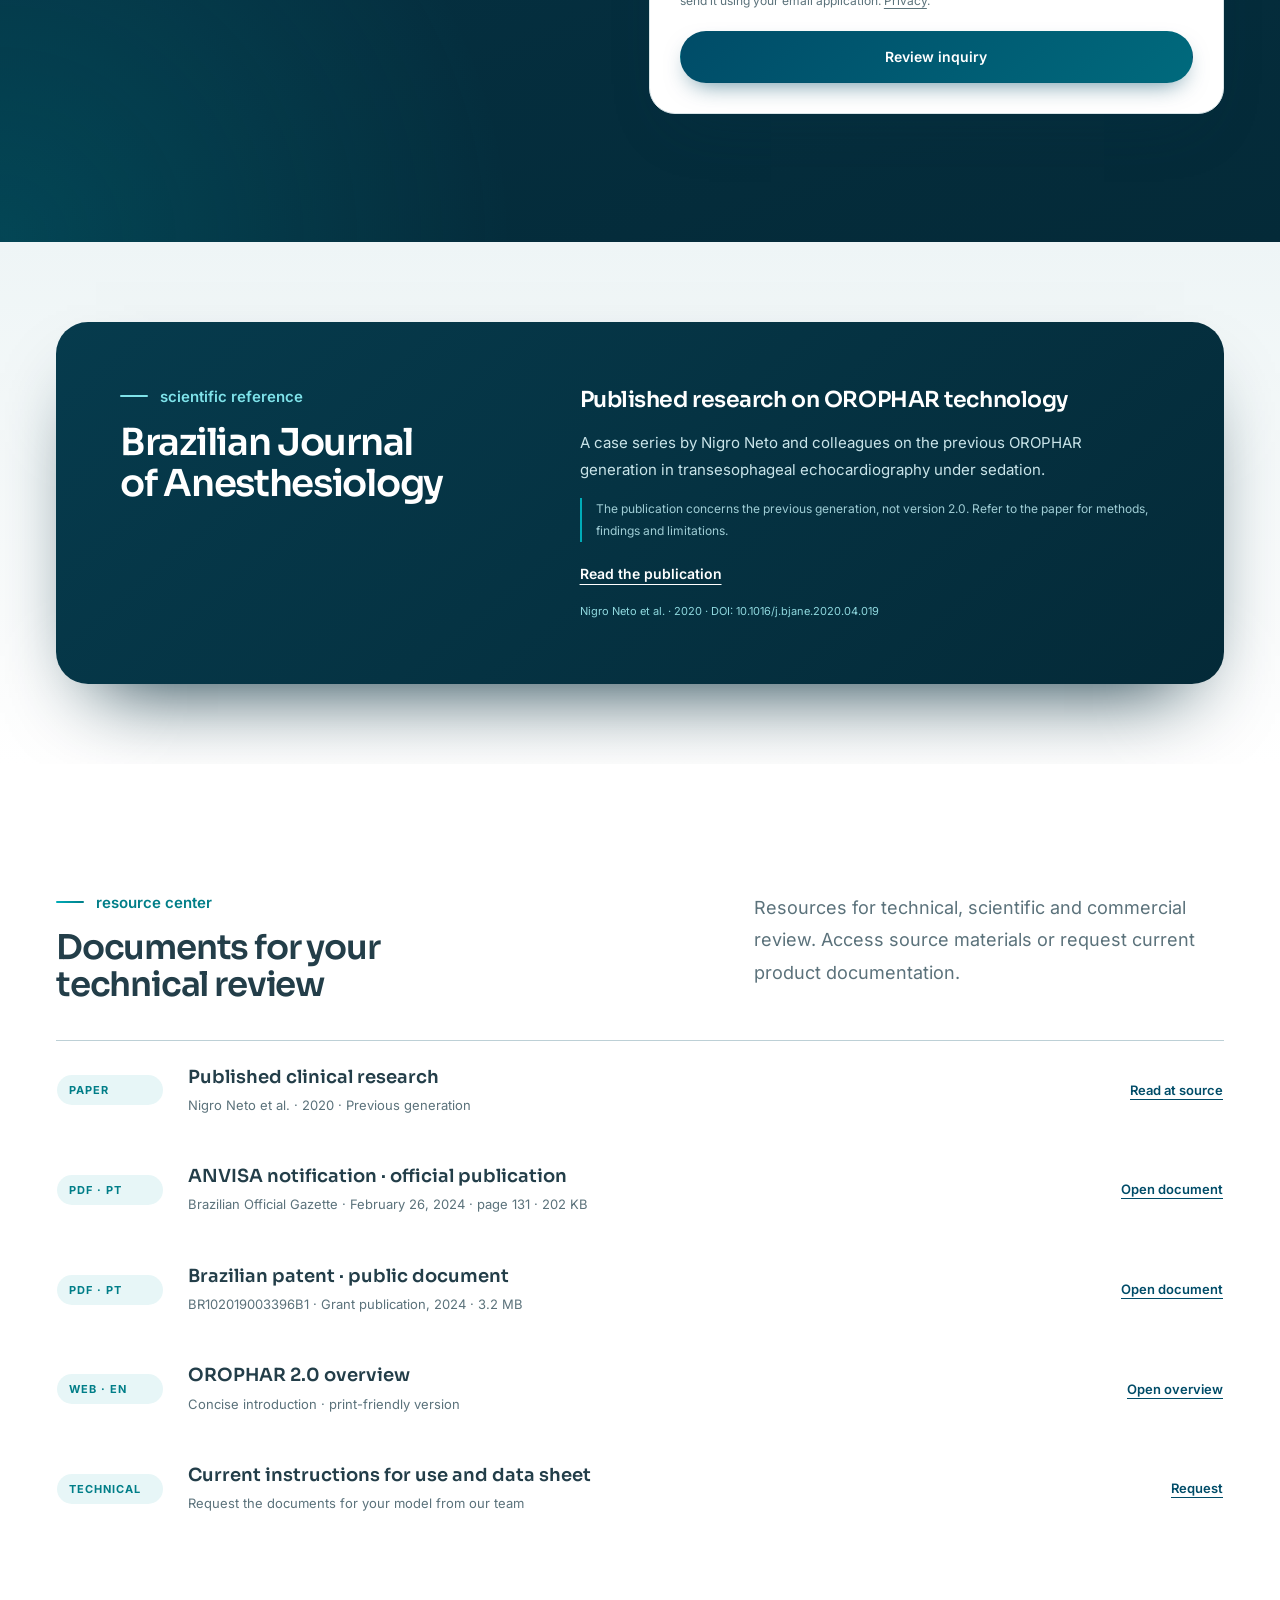
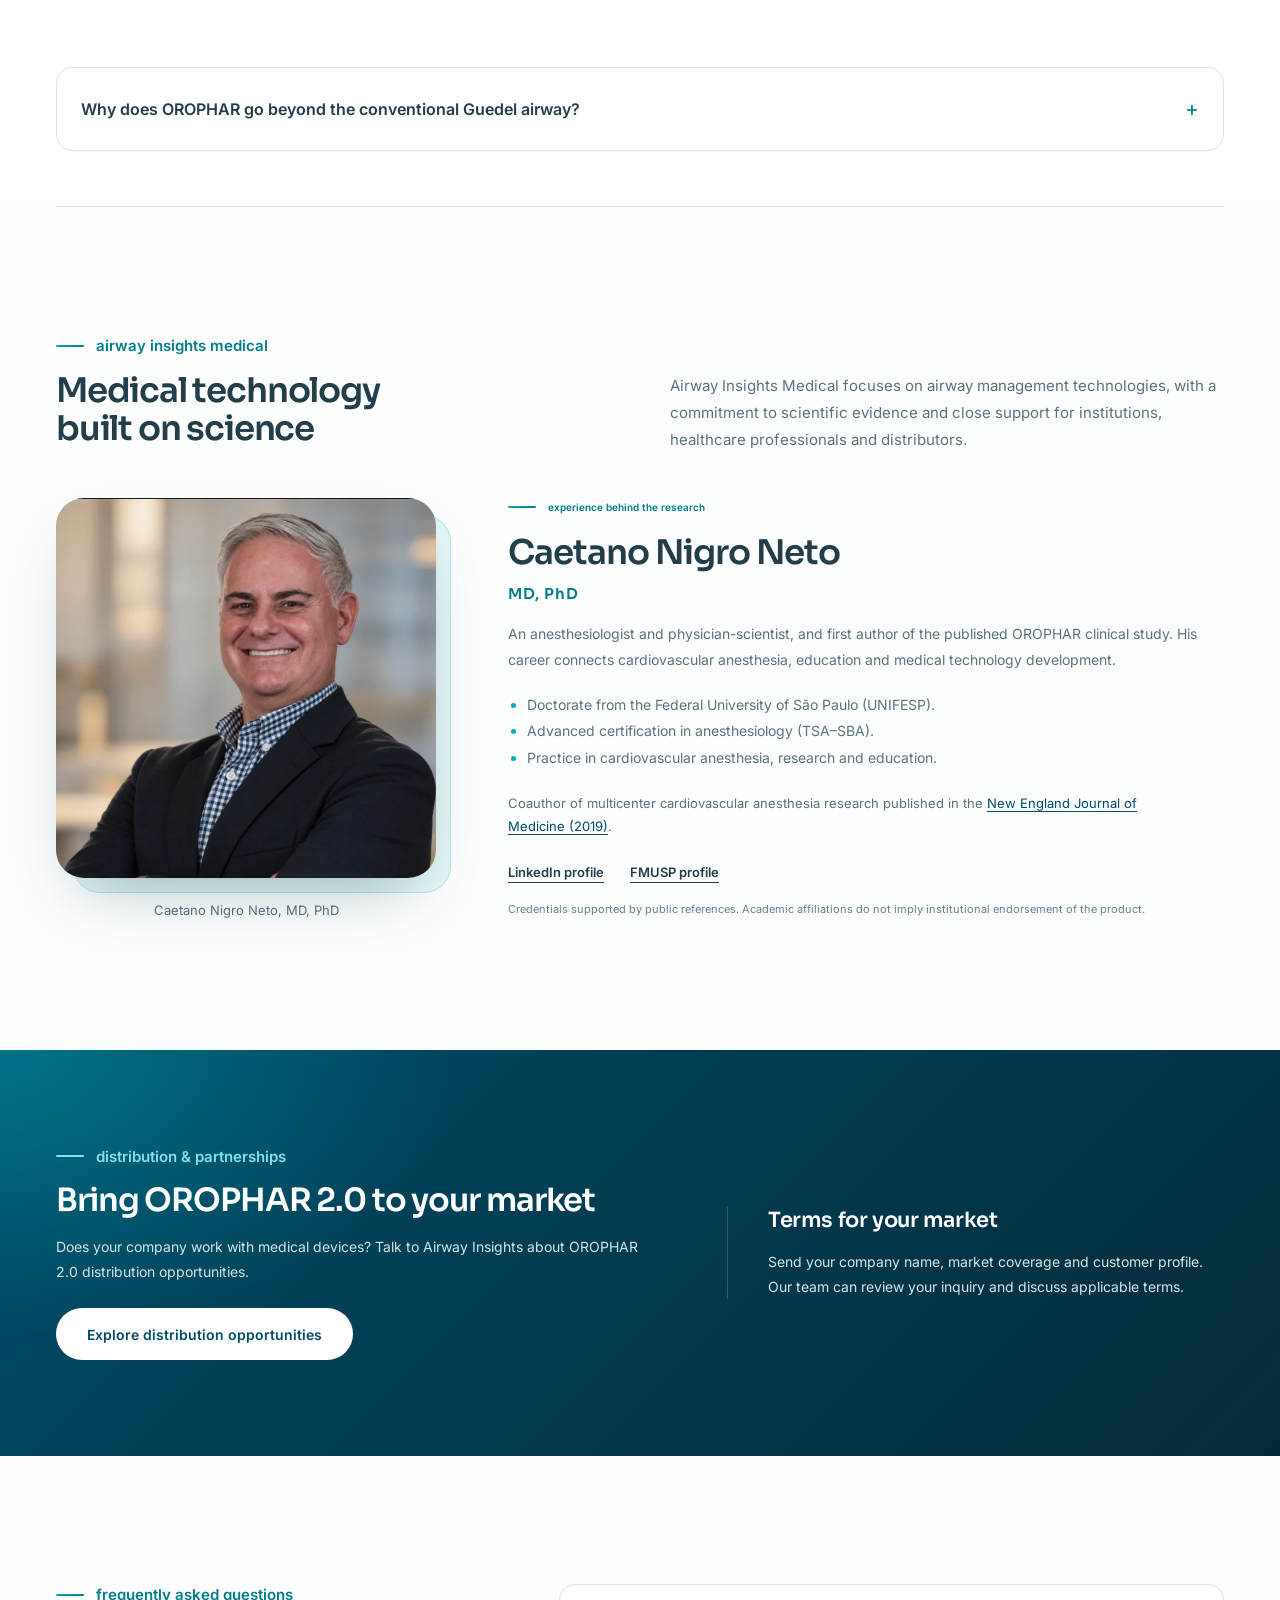
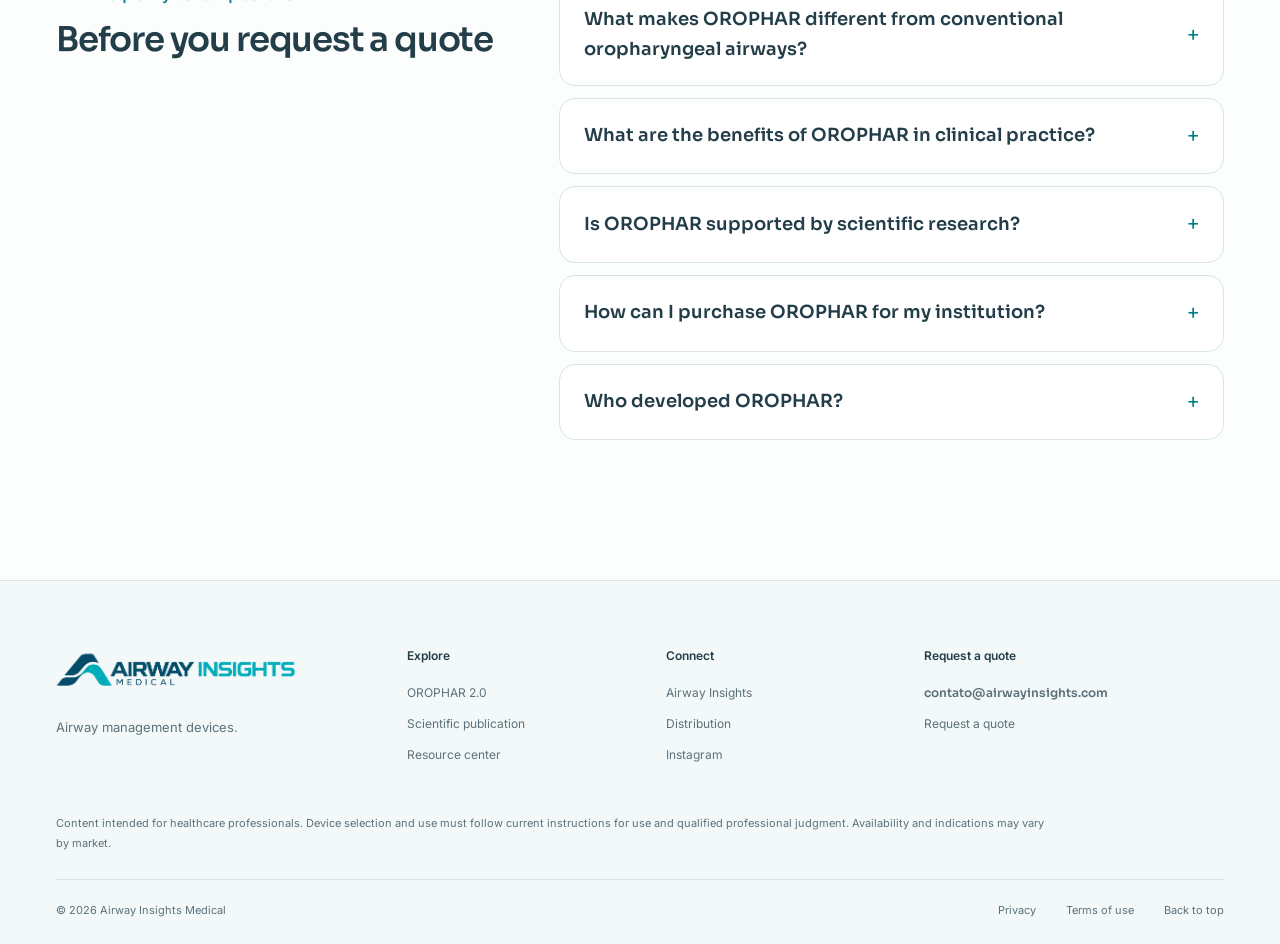
==== commit 58c6f8d1: "Add files via upload" ====
--- a/en/index.html
+++ b/en/index.html
@@ -53,8 +53,8 @@
  <div class="spec-panel"><div class="spec-panel-title">OROPHAR <span>2.0</span></div><dl><div><dt>Category</dt><dd>Dual-lumen oropharyngeal cannula</dd></div><div><dt>Reported sizes</dt><dd>80 / 90 / 100 mm</dd></div><div><dt>ANVISA reference</dt><dd>82249100019 <small>Medical device notification · Class I</small></dd></div><div><dt>Process</dt><dd>25351.002269/2024-57</dd></div><div><dt>Company in the 2024 publication</dt><dd>O-LINKE MEDICAL LTDA.</dd></div><div><dt>Availability and supply</dt><dd>Contact our commercial team</dd></div></dl><p class="source-note">Identification and reference information. Selection and use must follow current model documentation and assessment by a qualified professional.</p><a class="text-link" href="https://consultas.anvisa.gov.br/#/saude/" target="_blank" rel="noopener noreferrer">Look up the product at ANVISA</a></div>
  </section>
 
- <section id="contact" class="section contact-section"><div class="container contact-grid"><div class="contact-copy"><p class="eyebrow">COMMERCIAL INQUIRIES</p><h2>Bring OROPHAR 2.0 to your institution</h2><p>Tell us about your institution and the volume you have in mind. Our commercial team replies with pricing, availability and lead times.</p><div class="direct-contact"><span>COMMERCIAL EMAIL</span><a class="email-link" href="mailto:airwayinsights@gmail.com">airwayinsights@gmail.com </a></div><a class="text-link whatsapp-contact" href="#contact" hidden>WhatsApp </a><p class="contact-note">Please do not include patient information in your message.</p></div>
- <form id="contact-form" class="contact-form" action="mailto:airwayinsights@gmail.com" method="get"><h3>Commercial inquiry</h3><div class="field"><label for="intent">Your interest *</label><select id="intent" name="intent" required><option value="quote">Purchasing and quote</option><option value="institution">Hospital or institution</option><option value="distribution">Distribution and partnership</option><option value="technical">Technical and scientific information</option></select></div><div class="form-row"><div class="field"><label for="name">Full name *</label><input id="name" name="name" required autocomplete="name" maxlength="100"></div><div class="field"><label for="email">E-mail *</label><input id="email" name="email" type="email" required autocomplete="email" maxlength="150"></div></div><div class="form-row"><div class="field"><label for="organization">Institution / company</label><input id="organization" name="organization" autocomplete="organization" maxlength="150"></div><div class="field"><label for="region">City / state / country</label><input id="region" name="region" maxlength="150"></div></div><div class="form-row quantity-row"><div class="field"><label for="quantity">Estimated quantity</label><input id="quantity" name="quantity" type="number" min="1" max="1000000" step="1" inputmode="numeric"></div></div><div class="field"><label for="message">Additional information</label><textarea id="message" name="message" rows="3" maxlength="1500" placeholder="Tell us about your needs and sizes of interest."></textarea></div><input type="hidden" name="size" id="selected-size"><p class="form-privacy">Fields marked * are required. Your message is prepared in this browser. You review it and send it using your email application. <a href="../documents/privacy-en.html">Privacy</a>.</p><button type="submit" class="button primary full-width">Review inquiry </button><noscript><p>To contact us, email <a href="mailto:airwayinsights@gmail.com">airwayinsights@gmail.com</a>.</p></noscript></form>
+ <section id="contact" class="section contact-section"><div class="container contact-grid"><div class="contact-copy"><p class="eyebrow">COMMERCIAL INQUIRIES</p><h2>Bring OROPHAR 2.0 to your institution</h2><p>Tell us about your institution and the volume you have in mind. Our commercial team replies with pricing, availability and lead times.</p><div class="direct-contact"><span>COMMERCIAL EMAIL</span><a class="email-link" href="mailto:contato@airwayinsights.com">contato@airwayinsights.com </a></div><a class="text-link whatsapp-contact" href="#contact" hidden>WhatsApp </a><p class="contact-note">Please do not include patient information in your message.</p></div>
+ <form id="contact-form" class="contact-form" action="mailto:contato@airwayinsights.com" method="get"><h3>Commercial inquiry</h3><div class="field"><label for="intent">Your interest *</label><select id="intent" name="intent" required><option value="quote">Purchasing and quote</option><option value="institution">Hospital or institution</option><option value="distribution">Distribution and partnership</option><option value="technical">Technical and scientific information</option></select></div><div class="form-row"><div class="field"><label for="name">Full name *</label><input id="name" name="name" required autocomplete="name" maxlength="100"></div><div class="field"><label for="email">E-mail *</label><input id="email" name="email" type="email" required autocomplete="email" maxlength="150"></div></div><div class="form-row"><div class="field"><label for="organization">Institution / company</label><input id="organization" name="organization" autocomplete="organization" maxlength="150"></div><div class="field"><label for="region">City / state / country</label><input id="region" name="region" maxlength="150"></div></div><div class="form-row quantity-row"><div class="field"><label for="quantity">Estimated quantity</label><input id="quantity" name="quantity" type="number" min="1" max="1000000" step="1" inputmode="numeric"></div></div><div class="field"><label for="message">Additional information</label><textarea id="message" name="message" rows="3" maxlength="1500" placeholder="Tell us about your needs and sizes of interest."></textarea></div><input type="hidden" name="size" id="selected-size"><p class="form-privacy">Fields marked * are required. Your message is prepared in this browser. You review it and send it using your email application. <a href="../documents/privacy-en.html">Privacy</a>.</p><button type="submit" class="button primary full-width">Review inquiry </button><noscript><p>To contact us, email <a href="mailto:contato@airwayinsights.com">contato@airwayinsights.com</a>.</p></noscript></form>
  </div></section>
 
  <section id="evidence" class="section evidence-section"><div class="container research-strip"><div><p class="eyebrow">SCIENTIFIC REFERENCE</p><h2>Brazilian Journal<br>of Anesthesiology</h2></div><div class="research-summary"><h3>Published research on OROPHAR technology</h3><p>A case series by Nigro Neto and colleagues on the previous OROPHAR generation in transesophageal echocardiography under sedation.</p><p class="research-scope">The publication concerns the previous generation, not version 2.0. Refer to the paper for methods, findings and limitations.</p><a class="text-link" href="https://pmc.ncbi.nlm.nih.gov/articles/PMC9373078/" target="_blank" rel="noopener noreferrer">Read the publication</a><span class="research-citation">Nigro Neto et al. · 2020 · DOI: 10.1016/j.bjane.2020.04.019</span></div></div></section>
@@ -66,14 +66,14 @@
   <a class="resource-row" href="../documents/patente-BR102019003396B1.pdf" target="_blank" rel="noopener"><span class="resource-type">PDF · PT</span><div><h3>Brazilian patent · public document</h3><p>BR102019003396B1 · Grant publication, 2024 · 3.2 MB</p></div><span class="resource-action">Open document</span></a>
   <a class="resource-row" href="../documents/overview-en.html" target="_blank" rel="noopener"><span class="resource-type">WEB · EN</span><div><h3>OROPHAR 2.0 overview</h3><p>Concise introduction · print-friendly version</p></div><span class="resource-action">Open overview</span></a>
   <a class="resource-row" href="#contact" data-intent="technical"><span class="resource-type">TECHNICAL</span><div><h3>Current instructions for use and data sheet</h3><p>Request the documents for your model from our team</p></div><span class="resource-action">Request</span></a>
- </div><p class="source-note">Historical documents are identified as such. A patent publication does not certify clinical safety, regulatory authorization or current ownership.</p>
+ </div>
  </div></section>
 
- <section class="comparison-section" id="design"><div class="container"><details class="design-details"><summary>Compare the design with a conventional Guedel airway<span>+</span></summary> <div class="table-scroll"><table class="comparison-table"><caption class="sr-only">Comparison of design characteristics</caption><thead><tr><th scope="col">Feature</th><th scope="col">Conventional Guedel¹</th><th scope="col" class="highlight">OROPHAR <span>DESIGN CONCEPT²</span></th></tr></thead><tbody>
- <tr><th scope="row">Architecture</th><td>Single central lumen</td><td class="highlight">Dual lumen</td></tr>
- <tr><th scope="row">Dedicated instrument passage</th><td>Not part of the conventional design</td><td class="highlight">Included in the design</td></tr>
- <tr><th scope="row">O₂ and CO₂ connections</th><td>Not integrated into the conventional model</td><td class="highlight">Included in the design</td></tr>
- </tbody></table></div><p class="source-note">¹ Conventional model described in the patent. ² Structural comparison; it does not establish clinical superiority. Confirm OROPHAR 2.0 features, compatibility and indications in current documentation. <a class="text-link" href="https://patents.google.com/patent/BR102019003396B1/pt" target="_blank" rel="noopener noreferrer">Source: patent BR102019003396B1</a></p>
+ <section class="comparison-section" id="design"><div class="container"><details class="design-details"><summary>Why does OROPHAR go beyond the conventional Guedel airway?<span>+</span></summary> <div class="table-scroll"><table class="comparison-table"><caption class="sr-only">Why does OROPHAR go beyond the conventional Guedel airway?</caption><thead><tr><th scope="col">Feature</th><th scope="col">Conventional Guedel¹</th><th scope="col" class="highlight">OROPHAR <span>DESIGN DIFFERENTIATORS²</span></th></tr></thead><tbody>
+ <tr><th scope="row">Architecture</th><td>Single central lumen</td><td class="highlight">Two lumens with distinct functions</td></tr>
+ <tr><th scope="row">Instrument organization</th><td>No dedicated independent passage</td><td class="highlight">Dedicated instrument passage included in the design</td></tr>
+ <tr><th scope="row">Oxygen and capnography</th><td>No integrated connections in the conventional design</td><td class="highlight">O₂ and CO₂ connections included in the design</td></tr>
+ </tbody></table></div><p class="source-note">The difference is in the engineering: OROPHAR brings together features absent from the traditional Guedel design. ¹ Conventional model described in the patent. ² Structural feature comparison, not evidence of clinical superiority. Confirm OROPHAR 2.0 features, compatibility and indications in current documentation. <a class="text-link" href="https://patents.google.com/patent/BR102019003396B1/pt" target="_blank" rel="noopener noreferrer">Source: patent BR102019003396B1</a></p>
  </details></div></section>
 
  <section class="section container company-section" id="company"><div class="company-intro"><p class="eyebrow">AIRWAY INSIGHTS MEDICAL</p><h2>Medical technology built on science</h2><p>Airway Insights Medical focuses on airway management technologies, with a commitment to scientific evidence and close support for institutions, healthcare professionals and distributors.</p></div>
@@ -82,17 +82,17 @@
 
  <section id="distribution" class="distribution-section"><div class="container distribution-inner"><div><p class="eyebrow">DISTRIBUTION & PARTNERSHIPS</p><h2>Bring OROPHAR 2.0 to your market</h2><p>Does your company work with medical devices? Talk to Airway Insights about OROPHAR 2.0 distribution opportunities.</p><a class="button light" href="#contact" data-intent="distribution">Explore distribution opportunities</a></div><div class="partner-notes"><h3>Terms for your market</h3><p>Send your company name, market coverage and customer profile. Our team can review your inquiry and discuss applicable terms.</p></div></div></section>
 
- <section class="section container faq-section" id="questions"><div><p class="eyebrow">FREQUENTLY ASKED QUESTIONS</p><h2>Before you request a quote</h2></div><div class="faq-list">
- <details name="faq"><summary>How do I request a quote?<span>+</span></summary><p>Select “Request a quote” and tell us your institution, region and estimated quantity. The form prepares a message for you to review and send using your email application. Our commercial team confirms pricing, lead times and availability.</p></details>
- <details name="faq"><summary>Did the 2020 study evaluate OROPHAR 2.0?<span>+</span></summary><p>No. The study evaluated the previous OROPHAR generation, identified in the paper by ANVISA number 80423540061. The current version is presented separately. See the evidence section for the study design and limitations.</p></details>
- <details name="faq"><summary>Where can I find the instructions for use?<span>+</span></summary><p>Ask our team for the current instructions for use and data sheet corresponding to the supplied model. This website provides information and does not replace those documents.</p></details>
- <details name="faq"><summary>Are there opportunities for distributors?<span>+</span></summary><p>We welcome inquiries from interested companies. Select “Distribution and partnership” in the form and include your region, customer profile and medical device experience. Opportunities are reviewed individually.</p></details>
- <details name="faq"><summary>Does the English version mean US availability?<span>+</span></summary><p>No. English makes the information accessible to a wider audience. Commercial availability and indications depend on requirements and authorizations in each market. Request a quote about your country.</p></details>
- </div></section>
+ <section class="section container faq-section" id="questions"><div><p class="eyebrow">FREQUENTLY ASKED QUESTIONS</p><h2>Before you request a quote</h2></div><div class="faq-list">
+<details name="faq"><summary>What makes OROPHAR different from conventional oropharyngeal airways?<span>+</span></summary><p>OROPHAR features a design concept focused on airway management, bringing together functionality, organization of oral access pathways, and practicality for healthcare professionals.</p></details>
+<details name="faq"><summary>What are the benefits of OROPHAR in clinical practice?<span>+</span></summary><p>The device was developed with the needs of airway management professionals in mind, with a design approach that prioritizes organization, functionality, and ease of use.</p></details>
+<details name="faq"><summary>Is OROPHAR supported by scientific research?<span>+</span></summary><p>The development of OROPHAR is associated with the medical expertise and scientific publications of its inventor, Dr. Caetano Nigro Neto. Explore the available publications and studies related to the technology in our scientific evidence section.</p></details>
+<details name="faq"><summary>How can I purchase OROPHAR for my institution?<span>+</span></summary><p>Our commercial team is available to assist hospitals, clinics, and healthcare institutions interested in OROPHAR. Contact us to discuss commercial terms, availability, and supply options.</p></details>
+<details name="faq"><summary>Who developed OROPHAR?<span>+</span></summary><p>OROPHAR was invented by Dr. Caetano Nigro Neto, a physician with experience in anesthesiology and airway management. Airway Insights Medical works on the commercial development of the technology, with a focus on innovation, responsibility, and scientific credibility.</p></details>
+</div></section>
 
 
 </main>
-<footer class="site-footer"><div class="container"><div class="footer-main"><div class="footer-brand"><div class="brand"><img src="../assets/airway-insights-logo.png" alt="Airway Insights Medical" width="1086" height="362" loading="lazy"></div><p>Airway management devices.</p></div><div class="footer-column"><strong>Explore</strong><a href="#product">OROPHAR 2.0</a><a href="#evidence">Scientific publication</a><a href="#resources">Resource center</a></div><div class="footer-column"><strong>Connect</strong><a href="#company">Airway Insights</a><a href="#distribution">Distribution</a><a href="https://www.instagram.com/airwayinsights/" target="_blank" rel="noopener noreferrer">Instagram</a></div><div class="footer-column"><strong>Request a quote</strong><a class="email-link" href="mailto:airwayinsights@gmail.com">airwayinsights@gmail.com</a><a href="#contact">Request a quote</a></div></div><div class="footer-note">Content intended for healthcare professionals. Device selection and use must follow current instructions for use and qualified professional judgment. Availability and indications may vary by market.</div><div class="footer-bottom"><span>© 2026 Airway Insights Medical</span><div><a href="../documents/privacy-en.html">Privacy</a><a href="../documents/terms-en.html">Terms of use</a><a href="#main">Back to top</a></div></div></div></footer>
+<footer class="site-footer"><div class="container"><div class="footer-main"><div class="footer-brand"><div class="brand"><img src="../assets/airway-insights-logo.png" alt="Airway Insights Medical" width="1086" height="362" loading="lazy"></div><p>Airway management devices.</p></div><div class="footer-column"><strong>Explore</strong><a href="#product">OROPHAR 2.0</a><a href="#evidence">Scientific publication</a><a href="#resources">Resource center</a></div><div class="footer-column"><strong>Connect</strong><a href="#company">Airway Insights</a><a href="#distribution">Distribution</a><a href="https://www.instagram.com/airwayinsights/" target="_blank" rel="noopener noreferrer">Instagram</a></div><div class="footer-column"><strong>Request a quote</strong><a class="email-link" href="mailto:contato@airwayinsights.com">contato@airwayinsights.com</a><a href="#contact">Request a quote</a></div></div><div class="footer-note">Content intended for healthcare professionals. Device selection and use must follow current instructions for use and qualified professional judgment. Availability and indications may vary by market.</div><div class="footer-bottom"><span>© 2026 Airway Insights Medical</span><div><a href="../documents/privacy-en.html">Privacy</a><a href="../documents/terms-en.html">Terms of use</a><a href="#main">Back to top</a></div></div></div></footer>
 <div class="mobile-cta"><span>OROPHAR 2.0</span><a class="button primary" href="#contact" data-intent="quote">Request a quote</a></div>
-<dialog id="inquiry-dialog" aria-labelledby="dialog-title"><div class="dialog-top"><p class="eyebrow">AIRWAY INSIGHTS MEDICAL</p><button type="button" class="close-dialog" aria-label="Close">×</button></div><h2 id="dialog-title">Your message is ready.</h2><p>Review it below. No message has been sent yet.</p><textarea id="inquiry-preview" rows="10" readonly aria-label="Prepared message"></textarea><div class="dialog-actions"><a id="send-email" href="mailto:airwayinsights@gmail.com" class="button primary">Open my email</a><button type="button" class="button secondary" id="copy-message">Copy message</button></div><p class="dialog-note" id="copy-status" aria-live="polite">If your email application does not open, copy the message and send it to airwayinsights@gmail.com.</p></dialog>
+<dialog id="inquiry-dialog" aria-labelledby="dialog-title"><div class="dialog-top"><p class="eyebrow">AIRWAY INSIGHTS MEDICAL</p><button type="button" class="close-dialog" aria-label="Close">×</button></div><h2 id="dialog-title">Your message is ready.</h2><p>Review it below. No message has been sent yet.</p><textarea id="inquiry-preview" rows="10" readonly aria-label="Prepared message"></textarea><div class="dialog-actions"><a id="send-email" href="mailto:contato@airwayinsights.com" class="button primary">Open my email</a><button type="button" class="button secondary" id="copy-message">Copy message</button></div><p class="dialog-note" id="copy-status" aria-live="polite">If your email application does not open, copy the message and send it to contato@airwayinsights.com.</p></dialog>
 </body></html>
--- a/assets/site.css
+++ b/assets/site.css
@@ -217,3 +217,35 @@
 .trust-inner a{padding:24px 28px!important}.trust-inner a>div{padding:0!important}
 .research-strip h2{font-size:clamp(28px,2.9vw,40px)}
 .expert-layout{grid-template-columns:minmax(260px,380px) 1fr!important;gap:72px!important;align-items:center}
+
+/* ===== Ajustes mobile (revisão) ===== */
+html{-webkit-text-size-adjust:100%;overflow-x:clip}
+body{overflow-x:clip}
+img,video,svg{max-width:100%}
+@media(max-width:1000px){
+ .expert-layout{grid-template-columns:minmax(0,320px) minmax(0,1fr)!important;gap:40px!important;align-items:start!important}
+}
+@media(max-width:820px){
+ .expert-layout{grid-template-columns:minmax(0,1fr)!important;gap:28px!important}
+ .expert-photo{max-width:340px;width:100%;margin-inline:auto}
+ .expert-content{min-width:0}
+}
+@media(max-width:720px){
+ .resource-row{display:grid!important;grid-template-columns:86px minmax(0,1fr);column-gap:14px;row-gap:10px;align-items:start;flex-wrap:nowrap}
+ .resource-row>.resource-type{grid-column:1;grid-row:1;flex:none;white-space:nowrap;justify-self:start;align-self:start;margin:0;padding-top:6px;font-size:10px;letter-spacing:.4px}
+ .resource-row>div{grid-column:2;grid-row:1;min-width:0}
+ .resource-row>.resource-action{grid-column:2;grid-row:2;margin:0;padding:0;justify-self:start;font-size:13px}
+ .resource-row h3{overflow-wrap:anywhere}
+}
+@media(max-width:720px){
+ .table-scroll{margin-right:0!important;padding-right:0!important;overflow-x:visible}
+ .comparison-table{min-width:0!important;width:100%;table-layout:fixed;font-size:12.5px}
+ .comparison-table th,.comparison-table td{padding:12px 8px!important;vertical-align:top;overflow-wrap:anywhere;hyphens:auto}
+ .comparison-table th:first-child,.comparison-table td:first-child{width:30%;padding-left:0!important}
+ .comparison-table th:last-child,.comparison-table td:last-child{padding-right:10px!important}
+ .comparison-table thead th{font-size:12px!important;line-height:1.35}
+ .comparison-table thead .highlight{font-size:13px!important}
+ .comparison-table thead .highlight span{display:block;font-size:9px;letter-spacing:.4px;margin-top:3px}
+ .design-details{padding:0 16px}
+ .partner-notes{border-left:0!important;padding:22px 0 0!important;border-top:1px solid #70949f}
+}
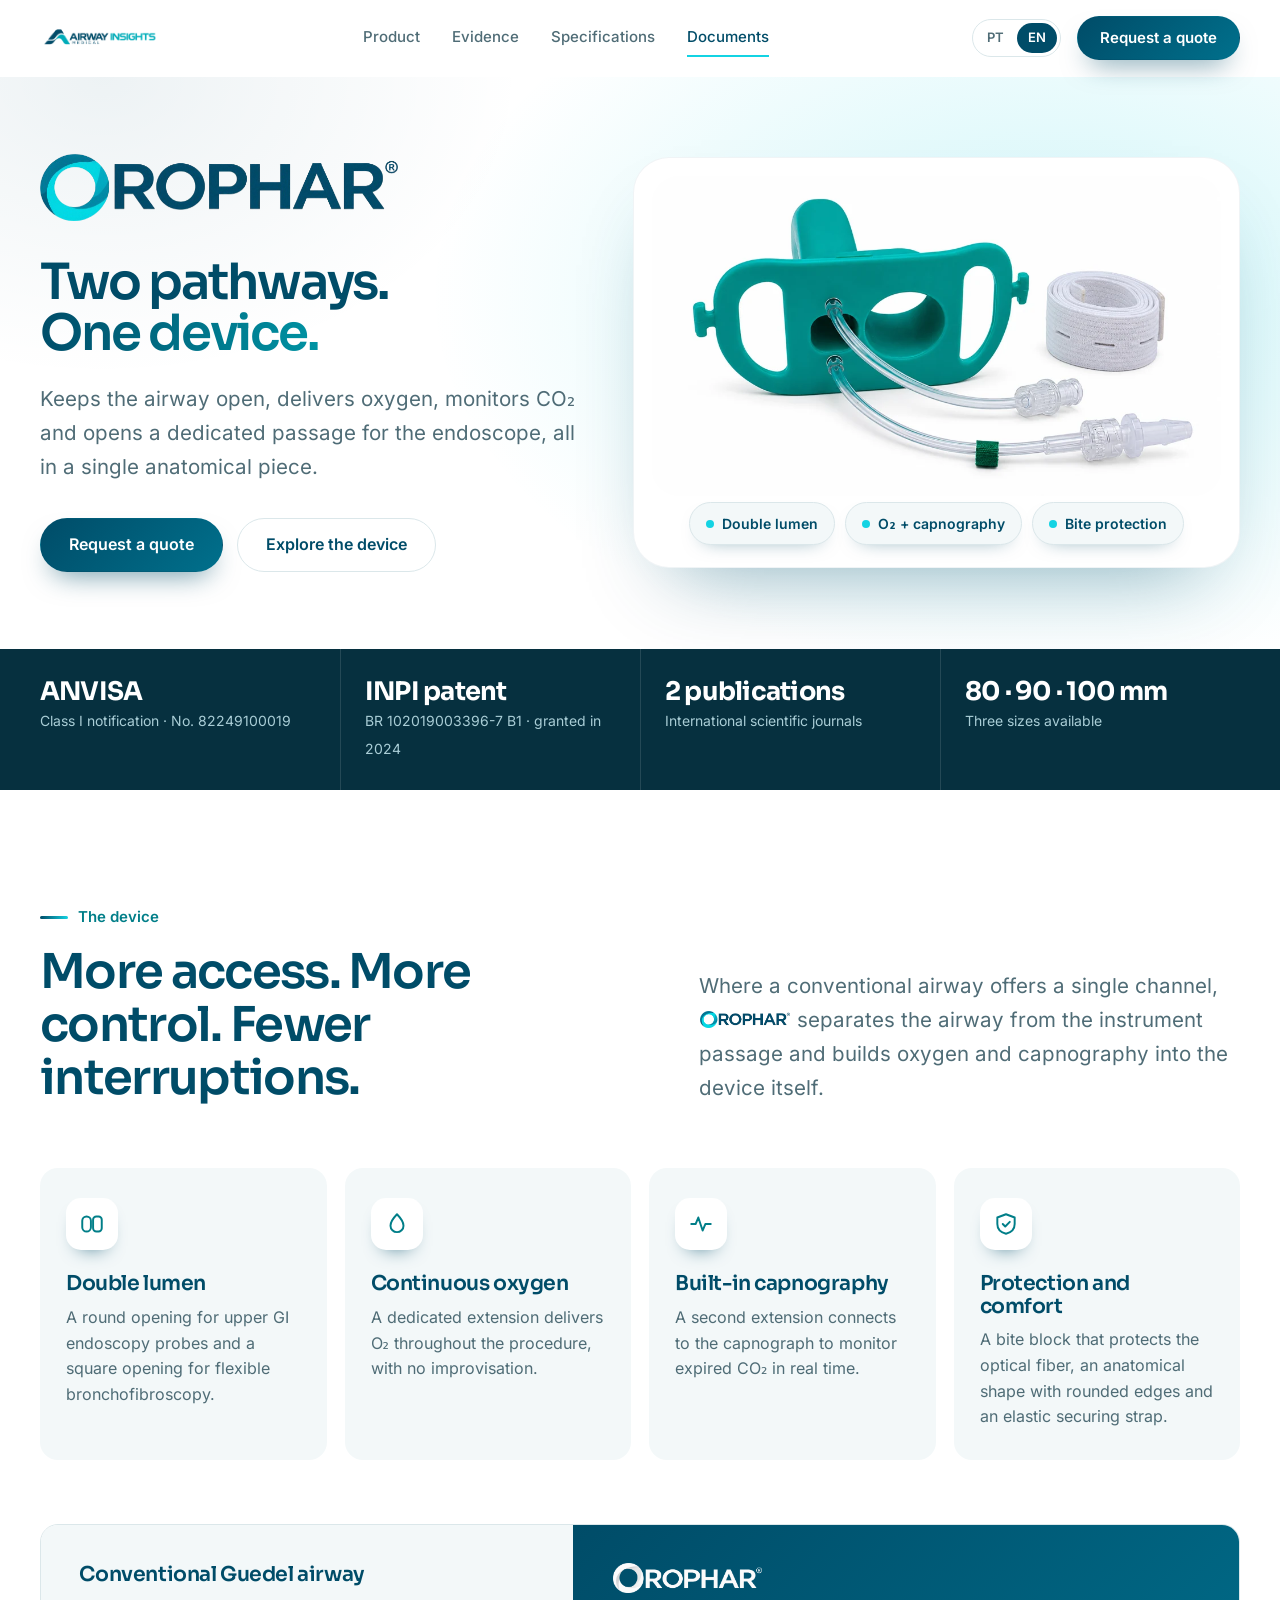
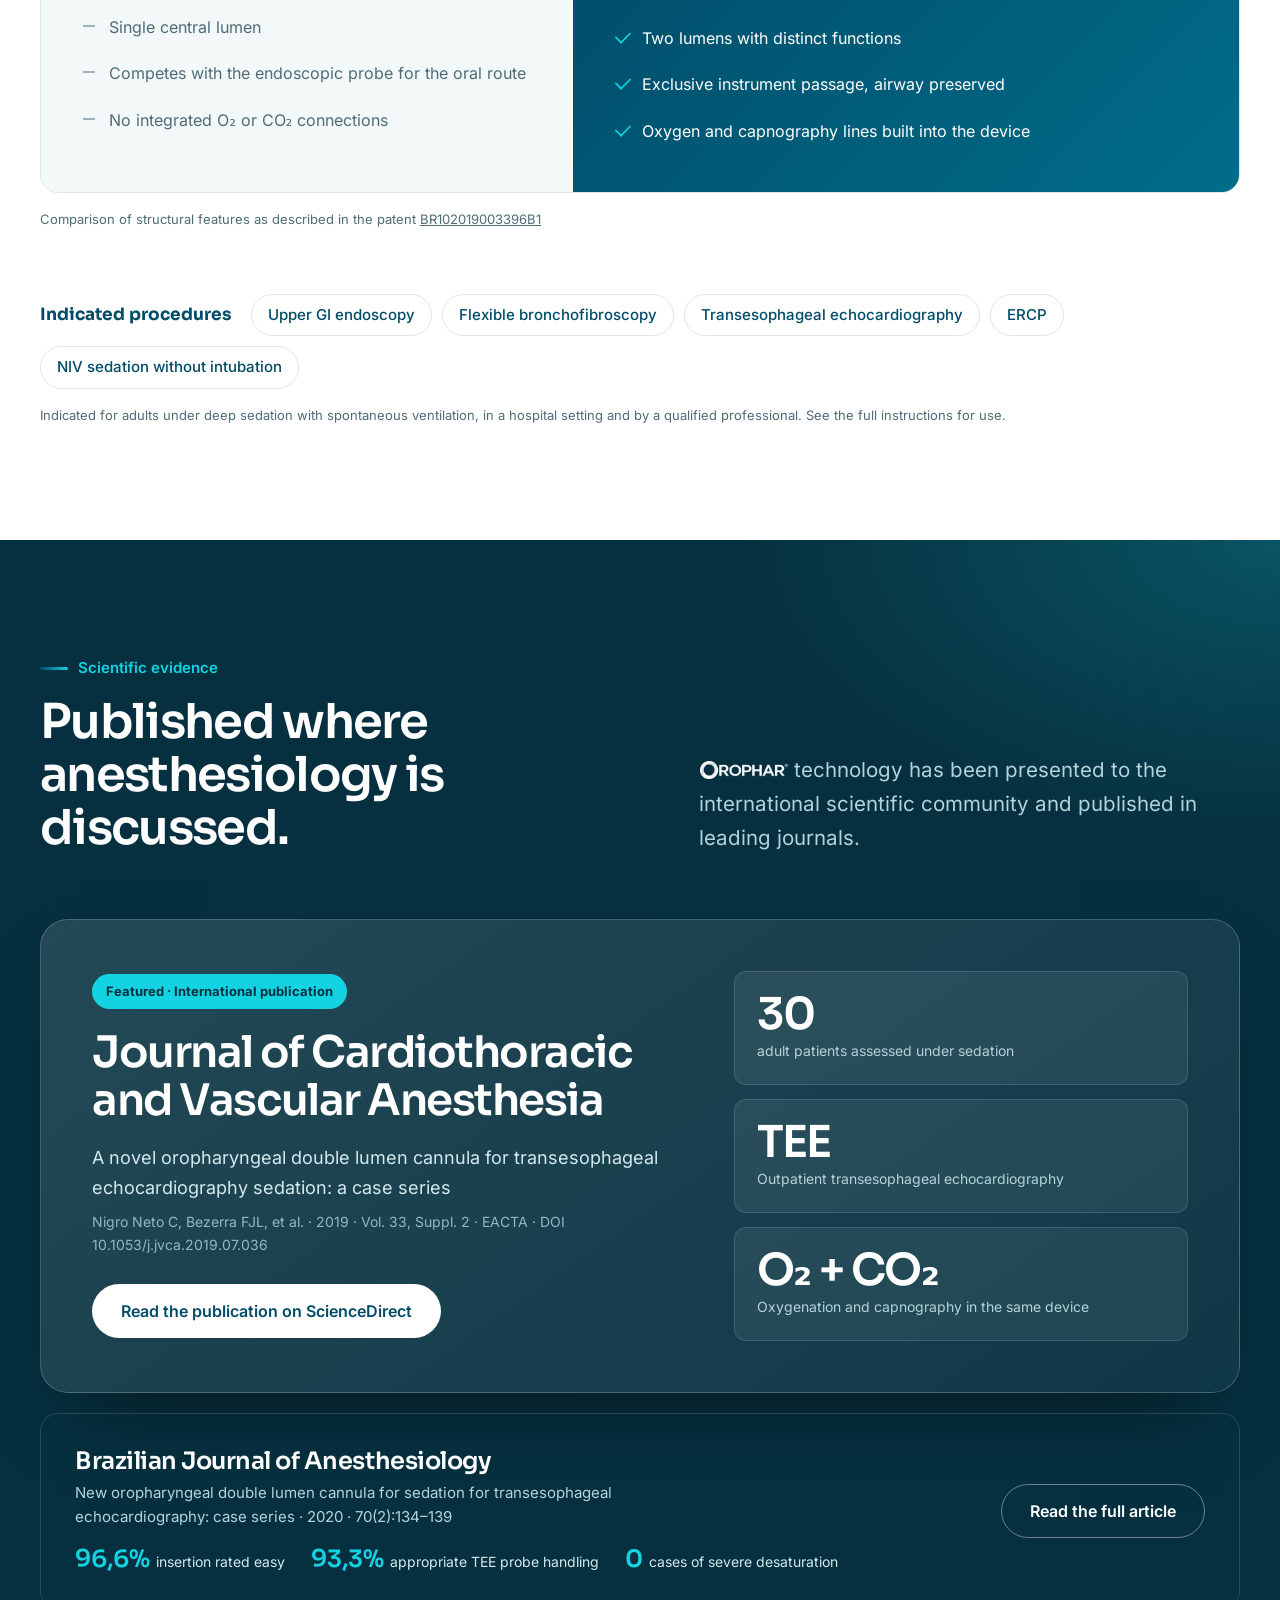
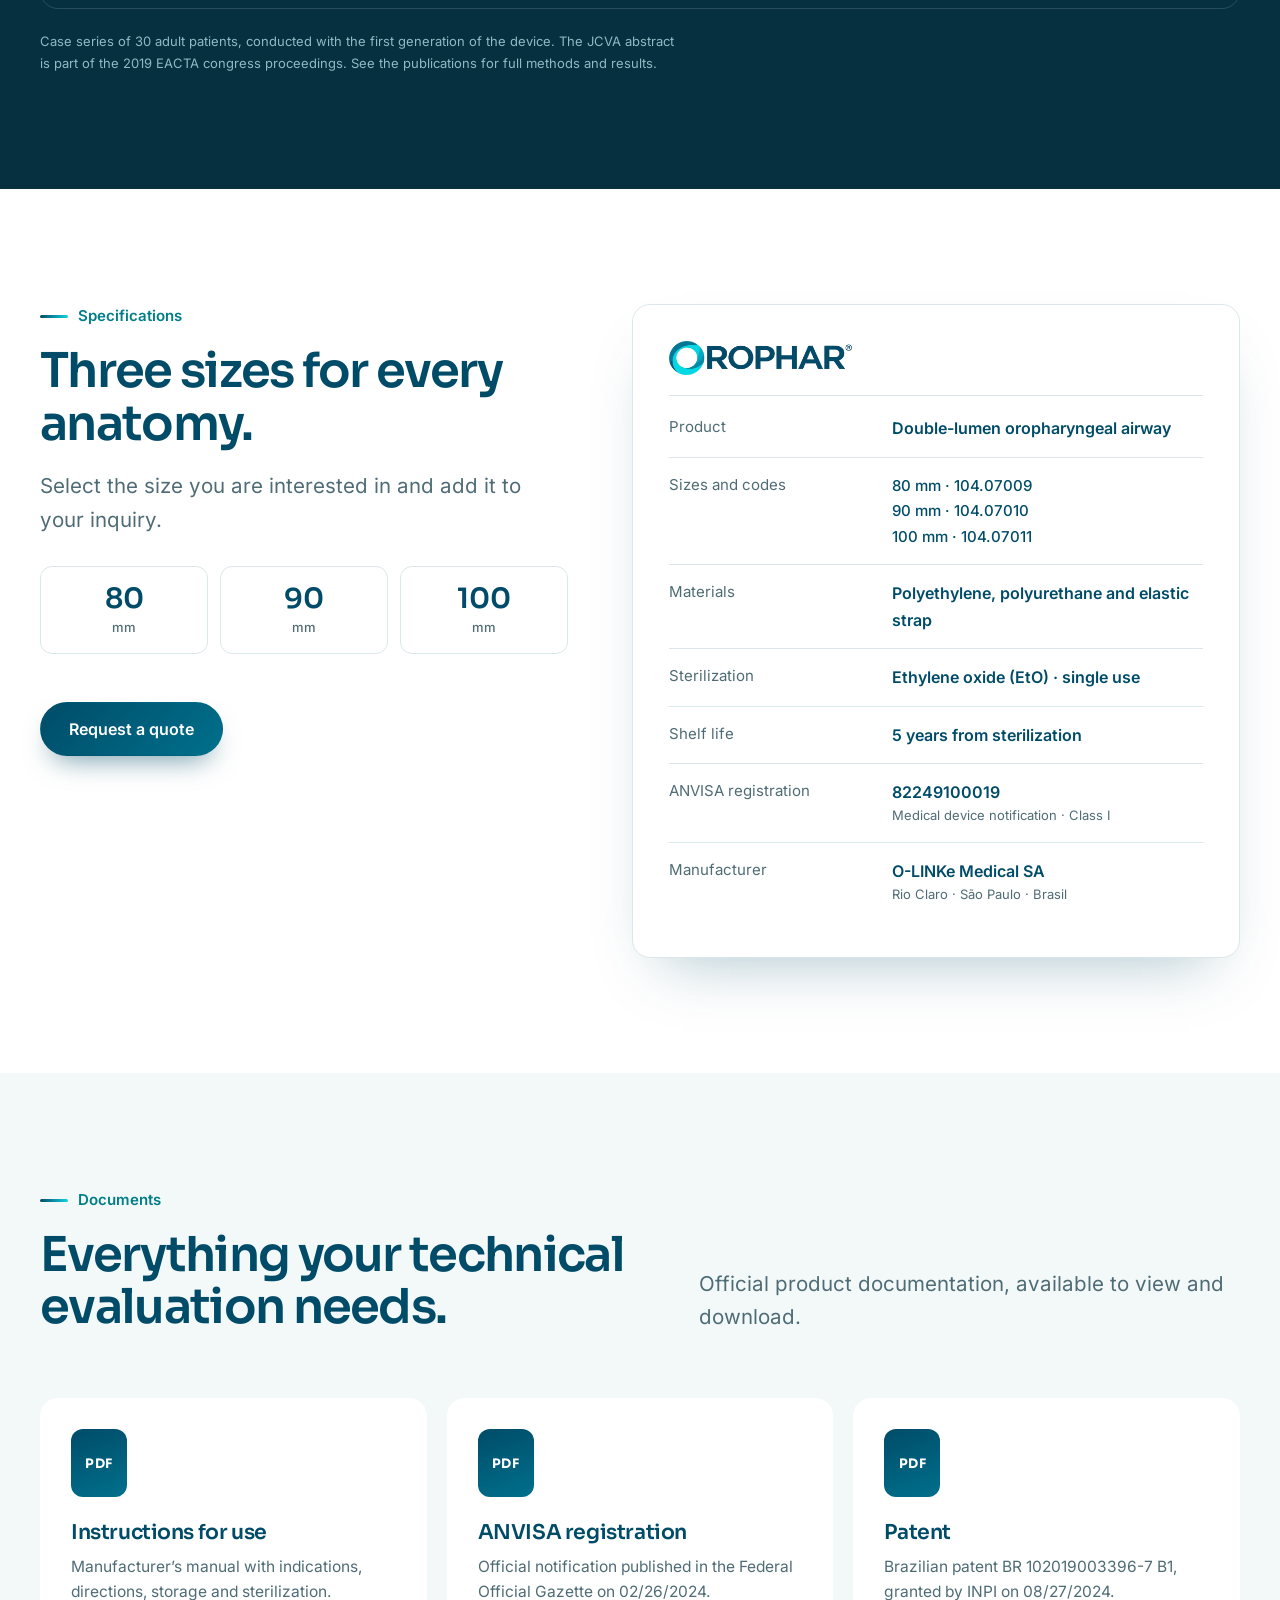
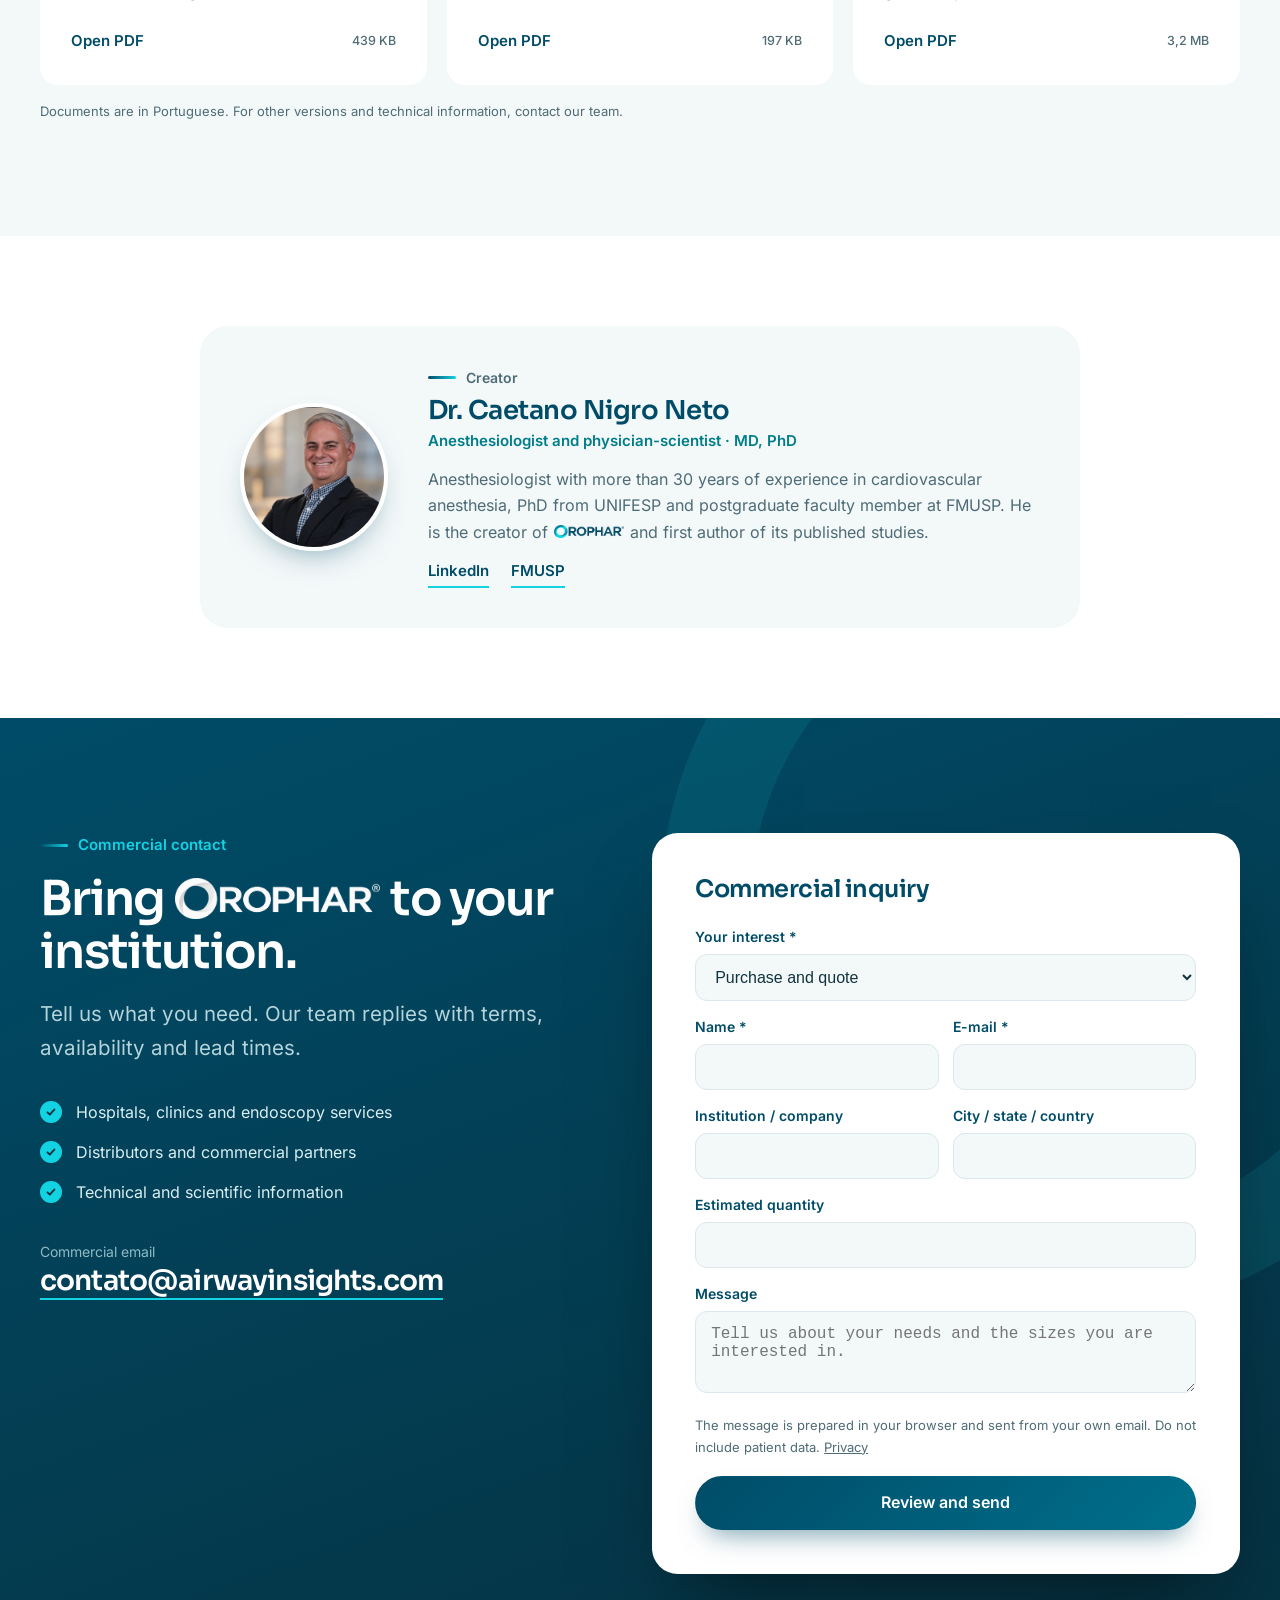
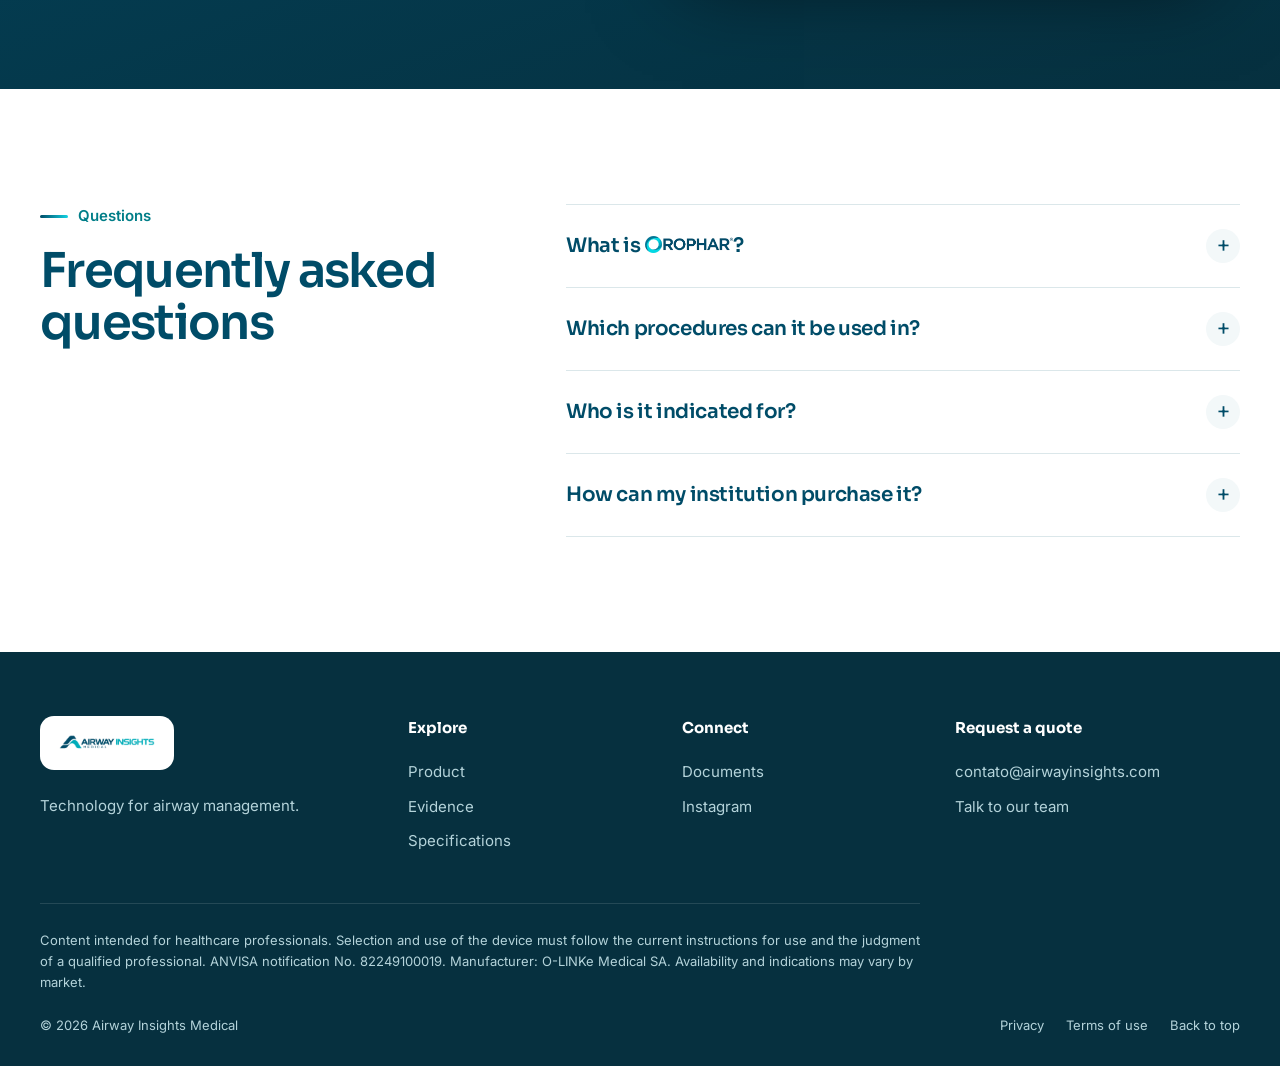
==== commit 3bdf6678: "Add files via upload" ====
--- a/en/index.html
+++ b/en/index.html
@@ -1,98 +1,159 @@
-<!doctype html>
-<html lang="en-US">
-<head>
- <meta charset="utf-8"><meta name="viewport" content="width=device-width, initial-scale=1">
- <title>OROPHAR 2.0 | Airway Insights Medical</title>
- <meta name="description" content="Explore OROPHAR 2.0, a dual-lumen oropharyngeal cannula. Product design, clinical evidence and commercial inquiries at Airway Insights Medical.">
- <meta name="color-scheme" content="light"><meta name="robots" content="noindex, nofollow"><meta name="theme-color" content="#034d65">
- <meta property="og:type" content="website"><meta property="og:title" content="OROPHAR 2.0 | Airway Insights Medical"><meta property="og:description" content="Explore OROPHAR 2.0, a dual-lumen oropharyngeal cannula. Product design, clinical evidence and commercial inquiries at Airway Insights Medical.">
- <meta property="og:locale" content="en_US">
- <link rel="alternate" hreflang="pt-BR" href="../index.html"><link rel="alternate" hreflang="en-US" href="../en/index.html"><link rel="alternate" hreflang="x-default" href="../index.html">
- <link rel="apple-touch-icon" href="../assets/airway-insights-symbol.png"><link rel="icon" type="image/png" href="../assets/airway-insights-symbol.png">
- <link rel="stylesheet" href="../assets/site.css">
- <script src="../assets/config.js" defer></script><script src="../assets/site.js" defer></script>
-</head>
-<body>
-<a class="skip-link" href="#main">Skip to content</a>
-<div class="utility"><div class="container utility-inner"><span>TECHNOLOGY FOR AIRWAY MANAGEMENT</span><span>Information for healthcare professionals</span></div></div>
-<header class="site-header"><div class="container header-inner">
- <a class="brand" href="index.html" aria-label="Airway Insights Medical — home"><img src="../assets/airway-insights-logo.png" width="1086" height="362" alt="Airway Insights Medical"></a>
- <nav class="desktop-nav" aria-label="Main navigation"><a href="#product">Product</a><a href="#evidence">Publication</a><a href="#resources">Resources</a><a href="#company">Company</a></nav>
- <div class="header-actions"><div class="language-switch" aria-label="Language"><a class=""  href="../index.html" lang="pt-BR" aria-label="Português do Brasil">PT</a><span>/</span><a class="active" aria-current="page" href="../en/index.html" lang="en-US" aria-label="English, United States">EN</a></div><a href="#contact" class="header-contact">Request a quote </a><button class="menu-toggle" aria-expanded="false" aria-controls="mobile-nav" aria-label="Open menu"><span></span><span></span></button></div>
- </div><nav id="mobile-nav" class="mobile-nav" aria-label="Mobile navigation" hidden><a href="#product">Product</a><a href="#evidence">Publication</a><a href="#resources">Resources</a><a href="#company">Company</a><a href="#distribution">Distribution</a><a href="#contact">Commercial inquiries</a></nav>
-</header>
-<main id="main">
- <div class="hero-band"><section class="hero container" aria-labelledby="hero-title">
-  <div class="hero-copy"><p class="eyebrow"><span></span>Innovation in airway management</p>
-   <h1 id="hero-title">OROPHAR 2.0</h1>
-   <p class="hero-description">Dual-lumen oropharyngeal cannula, designed to bring instrument access, oxygen and capnography into a single device.</p>
-   <div class="hero-actions"><a class="button primary" href="#contact" data-intent="quote">Request a quote</a><a class="text-link" href="#product">Explore the device</a></div>
-   <p class="hero-footnote">Dedicated commercial support for hospitals, healthcare services and distributors. Sizes, documentation and supply on request.</p><ul class="hero-facts" aria-label="Product facts"><li>Dual lumen</li><li>80 · 90 · 100 mm</li><li>ANVISA 82249100019 · Class I</li></ul>
-  </div>
-  <div class="hero-visual"><div class="product-stage ">
-          <div class="stage-line line-one"></div><div class="stage-line line-two"></div>
-          <span class="stage-label">OROPHAR <span> / </span> DUAL-LUMEN DESIGN</span>
-          <div class="product-image-wrap"><img class="product-image" src="../assets/orophar-reference.webp" width="1280" height="720" alt="Reference photograph of the previous-generation OROPHAR: two lumens and tubing" fetchpriority="high"></div>
-          <div class="stage-bottom"><span class="technical-dot"></span><span>Reference image • previous generation</span></div>
-        </div><div class="product-signature"><strong>OROPHAR<span>2.0</span></strong><span>OROPHARYNGEAL CANNULA</span></div></div>
- </section></div>
- <div class="trust-band"><div class="container trust-inner"><a href="#specifications"><div><strong>For hospitals and healthcare services</strong><small>Sizes, documentation and supply</small></div></a><a href="#resources"><div><strong>For technical review</strong><small>Patent, publication and official records</small></div></a><a href="#contact" data-intent="distribution"><div><strong>For distributors</strong><small>Partnerships and regional terms</small></div></a></div></div>
-
- <section id="product" class="section container">
-  <div class="section-heading"><div><p class="eyebrow">PRODUCT</p><h2>Two pathways. One device.</h2></div><p class="section-intro">OROPHAR separates the instrument passage from the airway channel and adds oxygen and capnography connections, functions the conventional cannula does not integrate.</p></div>
-  <div class="anatomy-grid">
-  <div class="feature-list" aria-label="Design features">
-   <article class="feature"><div><h3>Two lumens, two functions</h3><p>Two lumens organize oral access: an instrument passage and a separate airway-related channel.</p></div></article>
-   <article class="feature"><div><h3>Integrated oxygen and capnography</h3><p>The design includes connections for O₂ delivery and exhaled CO₂ sampling, bringing functions into one device.</p></div></article>
-   <article class="feature"><div><h3>A dedicated instrument passage</h3><p>A bite block and a dedicated passage form an architecture designed to accommodate instruments during the procedure.</p></div></article>
-   <p class="source-note">Concept description based on the Brazilian patent. A patent does not replace product indications or instructions for use. <a class="text-link" href="https://patents.google.com/patent/BR102019003396B1/pt" target="_blank" rel="noopener noreferrer">View technical design</a></p>
-  </div></div>
- </section>
-
- <section class="section container specifications" id="specifications"><div class="spec-intro"><p class="eyebrow">PRODUCT INFORMATION</p><h2>Specifications and supply</h2><p>Talk to our team about configuration, documentation and supply options for your institution.</p><a class="text-link" href="#contact" data-intent="technical">Request technical information</a><p class="size-hint">Select a size to include in your inquiry.</p><div class="size-selector" aria-label="Size of interest"><button type="button" data-size="80" aria-pressed="false">80 <span>mm</span></button><button type="button" data-size="90" aria-pressed="false">90 <span>mm</span></button><button type="button" data-size="100" aria-pressed="false">100 <span>mm</span></button></div><p id="size-feedback" aria-live="polite">Selection indicates commercial interest, not a clinical recommendation.</p></div>
- <div class="spec-panel"><div class="spec-panel-title">OROPHAR <span>2.0</span></div><dl><div><dt>Category</dt><dd>Dual-lumen oropharyngeal cannula</dd></div><div><dt>Reported sizes</dt><dd>80 / 90 / 100 mm</dd></div><div><dt>ANVISA reference</dt><dd>82249100019 <small>Medical device notification · Class I</small></dd></div><div><dt>Process</dt><dd>25351.002269/2024-57</dd></div><div><dt>Company in the 2024 publication</dt><dd>O-LINKE MEDICAL LTDA.</dd></div><div><dt>Availability and supply</dt><dd>Contact our commercial team</dd></div></dl><p class="source-note">Identification and reference information. Selection and use must follow current model documentation and assessment by a qualified professional.</p><a class="text-link" href="https://consultas.anvisa.gov.br/#/saude/" target="_blank" rel="noopener noreferrer">Look up the product at ANVISA</a></div>
- </section>
-
- <section id="contact" class="section contact-section"><div class="container contact-grid"><div class="contact-copy"><p class="eyebrow">COMMERCIAL INQUIRIES</p><h2>Bring OROPHAR 2.0 to your institution</h2><p>Tell us about your institution and the volume you have in mind. Our commercial team replies with pricing, availability and lead times.</p><div class="direct-contact"><span>COMMERCIAL EMAIL</span><a class="email-link" href="mailto:contato@airwayinsights.com">contato@airwayinsights.com </a></div><a class="text-link whatsapp-contact" href="#contact" hidden>WhatsApp </a><p class="contact-note">Please do not include patient information in your message.</p></div>
- <form id="contact-form" class="contact-form" action="mailto:contato@airwayinsights.com" method="get"><h3>Commercial inquiry</h3><div class="field"><label for="intent">Your interest *</label><select id="intent" name="intent" required><option value="quote">Purchasing and quote</option><option value="institution">Hospital or institution</option><option value="distribution">Distribution and partnership</option><option value="technical">Technical and scientific information</option></select></div><div class="form-row"><div class="field"><label for="name">Full name *</label><input id="name" name="name" required autocomplete="name" maxlength="100"></div><div class="field"><label for="email">E-mail *</label><input id="email" name="email" type="email" required autocomplete="email" maxlength="150"></div></div><div class="form-row"><div class="field"><label for="organization">Institution / company</label><input id="organization" name="organization" autocomplete="organization" maxlength="150"></div><div class="field"><label for="region">City / state / country</label><input id="region" name="region" maxlength="150"></div></div><div class="form-row quantity-row"><div class="field"><label for="quantity">Estimated quantity</label><input id="quantity" name="quantity" type="number" min="1" max="1000000" step="1" inputmode="numeric"></div></div><div class="field"><label for="message">Additional information</label><textarea id="message" name="message" rows="3" maxlength="1500" placeholder="Tell us about your needs and sizes of interest."></textarea></div><input type="hidden" name="size" id="selected-size"><p class="form-privacy">Fields marked * are required. Your message is prepared in this browser. You review it and send it using your email application. <a href="../documents/privacy-en.html">Privacy</a>.</p><button type="submit" class="button primary full-width">Review inquiry </button><noscript><p>To contact us, email <a href="mailto:contato@airwayinsights.com">contato@airwayinsights.com</a>.</p></noscript></form>
- </div></section>
-
- <section id="evidence" class="section evidence-section"><div class="container research-strip"><div><p class="eyebrow">SCIENTIFIC REFERENCE</p><h2>Brazilian Journal<br>of Anesthesiology</h2></div><div class="research-summary"><h3>Published research on OROPHAR technology</h3><p>A case series by Nigro Neto and colleagues on the previous OROPHAR generation in transesophageal echocardiography under sedation.</p><p class="research-scope">The publication concerns the previous generation, not version 2.0. Refer to the paper for methods, findings and limitations.</p><a class="text-link" href="https://pmc.ncbi.nlm.nih.gov/articles/PMC9373078/" target="_blank" rel="noopener noreferrer">Read the publication</a><span class="research-citation">Nigro Neto et al. · 2020 · DOI: 10.1016/j.bjane.2020.04.019</span></div></div></section>
-
- <section class="section resources-section" id="resources"><div class="container"><div class="section-heading"><div><p class="eyebrow">RESOURCE CENTER</p><h2>Documents for your technical review</h2></div><p class="section-intro">Resources for technical, scientific and commercial review. Access source materials or request current product documentation.</p></div>
- <div class="resource-list">
-  <a class="resource-row" href="https://pmc.ncbi.nlm.nih.gov/articles/PMC9373078/" target="_blank" rel="noopener noreferrer"><span class="resource-type">PAPER</span><div><h3>Published clinical research</h3><p>Nigro Neto et al. · 2020 · Previous generation</p></div><span class="resource-action">Read at source</span></a>
-  <a class="resource-row" href="../documents/anvisa-dou-2024-02-26-p131.pdf" target="_blank" rel="noopener"><span class="resource-type">PDF · PT</span><div><h3>ANVISA notification · official publication</h3><p>Brazilian Official Gazette · February 26, 2024 · page 131 · 202 KB</p></div><span class="resource-action">Open document</span></a>
-  <a class="resource-row" href="../documents/patente-BR102019003396B1.pdf" target="_blank" rel="noopener"><span class="resource-type">PDF · PT</span><div><h3>Brazilian patent · public document</h3><p>BR102019003396B1 · Grant publication, 2024 · 3.2 MB</p></div><span class="resource-action">Open document</span></a>
-  <a class="resource-row" href="../documents/overview-en.html" target="_blank" rel="noopener"><span class="resource-type">WEB · EN</span><div><h3>OROPHAR 2.0 overview</h3><p>Concise introduction · print-friendly version</p></div><span class="resource-action">Open overview</span></a>
-  <a class="resource-row" href="#contact" data-intent="technical"><span class="resource-type">TECHNICAL</span><div><h3>Current instructions for use and data sheet</h3><p>Request the documents for your model from our team</p></div><span class="resource-action">Request</span></a>
- </div>
- </div></section>
-
- <section class="comparison-section" id="design"><div class="container"><details class="design-details"><summary>Why does OROPHAR go beyond the conventional Guedel airway?<span>+</span></summary> <div class="table-scroll"><table class="comparison-table"><caption class="sr-only">Why does OROPHAR go beyond the conventional Guedel airway?</caption><thead><tr><th scope="col">Feature</th><th scope="col">Conventional Guedel¹</th><th scope="col" class="highlight">OROPHAR <span>DESIGN DIFFERENTIATORS²</span></th></tr></thead><tbody>
- <tr><th scope="row">Architecture</th><td>Single central lumen</td><td class="highlight">Two lumens with distinct functions</td></tr>
- <tr><th scope="row">Instrument organization</th><td>No dedicated independent passage</td><td class="highlight">Dedicated instrument passage included in the design</td></tr>
- <tr><th scope="row">Oxygen and capnography</th><td>No integrated connections in the conventional design</td><td class="highlight">O₂ and CO₂ connections included in the design</td></tr>
- </tbody></table></div><p class="source-note">The difference is in the engineering: OROPHAR brings together features absent from the traditional Guedel design. ¹ Conventional model described in the patent. ² Structural feature comparison, not evidence of clinical superiority. Confirm OROPHAR 2.0 features, compatibility and indications in current documentation. <a class="text-link" href="https://patents.google.com/patent/BR102019003396B1/pt" target="_blank" rel="noopener noreferrer">Source: patent BR102019003396B1</a></p>
- </details></div></section>
-
- <section class="section container company-section" id="company"><div class="company-intro"><p class="eyebrow">AIRWAY INSIGHTS MEDICAL</p><h2>Medical technology built on science</h2><p>Airway Insights Medical focuses on airway management technologies, with a commitment to scientific evidence and close support for institutions, healthcare professionals and distributors.</p></div>
- <div class="expert-layout"><figure class="expert-photo"><img src="../assets/caetano-nigro-neto.webp" alt="Dr. Caetano Nigro Neto" width="720" height="720" decoding="async" loading="lazy"><figcaption>Caetano Nigro Neto, MD, PhD</figcaption></figure><div class="expert-content"><p class="eyebrow">EXPERIENCE BEHIND THE RESEARCH</p><h3>Caetano Nigro Neto<span>MD, PhD</span></h3><p class="expert-description">An anesthesiologist and physician-scientist, and first author of the published OROPHAR clinical study. His career connects cardiovascular anesthesia, education and medical technology development.</p><ul class="credential-list"><li>Doctorate from the Federal University of São Paulo (UNIFESP).</li><li>Advanced certification in anesthesiology (TSA–SBA).</li><li>Practice in cardiovascular anesthesia, research and education.</li></ul><p class="research-credit">Coauthor of multicenter cardiovascular anesthesia research published in the <a href="https://pubmed.ncbi.nlm.nih.gov/30888743/" target="_blank" rel="noopener noreferrer">New England Journal of Medicine (2019)</a>.</p><div class="expert-links"><a class="text-link" href="https://www.linkedin.com/in/ccaetanonigroneto/" target="_blank" rel="noopener noreferrer">LinkedIn profile</a><a class="text-link" href="https://fm.usp.br/posgrad/corpo-docente/caetano-nigro-neto" target="_blank" rel="noopener noreferrer">FMUSP profile</a></div><p class="source-note">Credentials supported by public references. Academic affiliations do not imply institutional endorsement of the product.</p></div></div>
- </section>
-
- <section id="distribution" class="distribution-section"><div class="container distribution-inner"><div><p class="eyebrow">DISTRIBUTION & PARTNERSHIPS</p><h2>Bring OROPHAR 2.0 to your market</h2><p>Does your company work with medical devices? Talk to Airway Insights about OROPHAR 2.0 distribution opportunities.</p><a class="button light" href="#contact" data-intent="distribution">Explore distribution opportunities</a></div><div class="partner-notes"><h3>Terms for your market</h3><p>Send your company name, market coverage and customer profile. Our team can review your inquiry and discuss applicable terms.</p></div></div></section>
-
- <section class="section container faq-section" id="questions"><div><p class="eyebrow">FREQUENTLY ASKED QUESTIONS</p><h2>Before you request a quote</h2></div><div class="faq-list">
-<details name="faq"><summary>What makes OROPHAR different from conventional oropharyngeal airways?<span>+</span></summary><p>OROPHAR features a design concept focused on airway management, bringing together functionality, organization of oral access pathways, and practicality for healthcare professionals.</p></details>
-<details name="faq"><summary>What are the benefits of OROPHAR in clinical practice?<span>+</span></summary><p>The device was developed with the needs of airway management professionals in mind, with a design approach that prioritizes organization, functionality, and ease of use.</p></details>
-<details name="faq"><summary>Is OROPHAR supported by scientific research?<span>+</span></summary><p>The development of OROPHAR is associated with the medical expertise and scientific publications of its inventor, Dr. Caetano Nigro Neto. Explore the available publications and studies related to the technology in our scientific evidence section.</p></details>
-<details name="faq"><summary>How can I purchase OROPHAR for my institution?<span>+</span></summary><p>Our commercial team is available to assist hospitals, clinics, and healthcare institutions interested in OROPHAR. Contact us to discuss commercial terms, availability, and supply options.</p></details>
-<details name="faq"><summary>Who developed OROPHAR?<span>+</span></summary><p>OROPHAR was invented by Dr. Caetano Nigro Neto, a physician with experience in anesthesiology and airway management. Airway Insights Medical works on the commercial development of the technology, with a focus on innovation, responsibility, and scientific credibility.</p></details>
-</div></section>
-
-
-</main>
-<footer class="site-footer"><div class="container"><div class="footer-main"><div class="footer-brand"><div class="brand"><img src="../assets/airway-insights-logo.png" alt="Airway Insights Medical" width="1086" height="362" loading="lazy"></div><p>Airway management devices.</p></div><div class="footer-column"><strong>Explore</strong><a href="#product">OROPHAR 2.0</a><a href="#evidence">Scientific publication</a><a href="#resources">Resource center</a></div><div class="footer-column"><strong>Connect</strong><a href="#company">Airway Insights</a><a href="#distribution">Distribution</a><a href="https://www.instagram.com/airwayinsights/" target="_blank" rel="noopener noreferrer">Instagram</a></div><div class="footer-column"><strong>Request a quote</strong><a class="email-link" href="mailto:contato@airwayinsights.com">contato@airwayinsights.com</a><a href="#contact">Request a quote</a></div></div><div class="footer-note">Content intended for healthcare professionals. Device selection and use must follow current instructions for use and qualified professional judgment. Availability and indications may vary by market.</div><div class="footer-bottom"><span>© 2026 Airway Insights Medical</span><div><a href="../documents/privacy-en.html">Privacy</a><a href="../documents/terms-en.html">Terms of use</a><a href="#main">Back to top</a></div></div></div></footer>
-<div class="mobile-cta"><span>OROPHAR 2.0</span><a class="button primary" href="#contact" data-intent="quote">Request a quote</a></div>
-<dialog id="inquiry-dialog" aria-labelledby="dialog-title"><div class="dialog-top"><p class="eyebrow">AIRWAY INSIGHTS MEDICAL</p><button type="button" class="close-dialog" aria-label="Close">×</button></div><h2 id="dialog-title">Your message is ready.</h2><p>Review it below. No message has been sent yet.</p><textarea id="inquiry-preview" rows="10" readonly aria-label="Prepared message"></textarea><div class="dialog-actions"><a id="send-email" href="mailto:contato@airwayinsights.com" class="button primary">Open my email</a><button type="button" class="button secondary" id="copy-message">Copy message</button></div><p class="dialog-note" id="copy-status" aria-live="polite">If your email application does not open, copy the message and send it to contato@airwayinsights.com.</p></dialog>
-</body></html>+<!doctype html>
+<html lang="en-US">
+<head>
+<meta charset="utf-8"><meta name="viewport" content="width=device-width, initial-scale=1, viewport-fit=cover">
+<title>OROPHAR | Double-lumen oropharyngeal airway · Airway Insights Medical</title>
+<meta name="description" content="OROPHAR: a double-lumen oropharyngeal airway with scope access, oxygen and capnography in a single device. Granted patent, published in scientific journals.">
+<meta name="color-scheme" content="light"><meta name="robots" content="index, follow"><link rel="canonical" href="https://airwayinsights.com/en/"><meta name="theme-color" content="#004c68">
+<meta property="og:type" content="website"><meta property="og:title" content="OROPHAR | Double-lumen oropharyngeal airway · Airway Insights Medical"><meta property="og:description" content="OROPHAR: a double-lumen oropharyngeal airway with scope access, oxygen and capnography in a single device. Granted patent, published in scientific journals."><meta property="og:locale" content="en_US">
+<link rel="alternate" hreflang="pt-BR" href="../index.html"><link rel="alternate" hreflang="en-US" href="index.html"><link rel="alternate" hreflang="x-default" href="../index.html">
+<link rel="icon" type="image/png" sizes="32x32" href="../assets/favicon-32.png"><link rel="icon" type="image/png" sizes="256x256" href="../assets/favicon-256.png"><link rel="apple-touch-icon" href="../assets/airway-insights-symbol.png">
+<link rel="preload" as="image" href="../assets/orophar-product-1000.webp" fetchpriority="high">
+<script type="application/ld+json">{"@context":"https://schema.org","@graph":[{"@type":"Organization","name":"Airway Insights Medical","url":"https://airwayinsights.com/","logo":"https://airwayinsights.com/assets/airway-insights-logo.png","email":"contato@airwayinsights.com","sameAs":["https://www.instagram.com/airwayinsights/"]},{"@type":"Product","name":"OROPHAR","category":"Oropharyngeal airway","description":"OROPHAR: a double-lumen oropharyngeal airway with scope access, oxygen and capnography in a single device. Granted patent, published in scientific journals.","image":"https://airwayinsights.com/assets/orophar-product.webp","brand":{"@type":"Brand","name":"OROPHAR"},"manufacturer":{"@type":"Organization","name":"O-LINKe Medical SA"}}]}</script>
+<link rel="stylesheet" href="../assets/site.css">
+<script src="../assets/config.js" defer></script><script src="../assets/site.js" defer></script>
+</head>
+<body>
+<a class="skip-link" href="#main">Skip to content</a>
+<header class="site-header"><div class="container header-inner">
+ <a class="brand" href="../index.html" aria-label="Airway Insights Medical"><img src="../assets/airway-insights-logo.png" width="1086" height="362" alt="Airway Insights Medical"></a>
+ <nav class="desktop-nav" aria-label="Main navigation"><a href="#product">Product</a><a href="#evidence">Evidence</a><a href="#specs">Specifications</a><a href="#resources">Documents</a></nav>
+ <div class="header-actions"><div class="lang" aria-label="Language"><a class="" href="../index.html" lang="pt-BR" aria-label="Português">PT</a><a class="active" href="index.html" lang="en-US" aria-label="English">EN</a></div><a href="#contact" class="btn btn-p header-cta">Request a quote</a>
+ <button class="menu-toggle" aria-expanded="false" aria-controls="mobile-nav" aria-label="Open menu"><span></span><span></span></button></div>
+</div>
+<nav id="mobile-nav" class="mobile-nav" aria-label="Main navigation" hidden><a href="#product">Product</a><a href="#evidence">Evidence</a><a href="#specs">Specifications</a><a href="#resources">Documents</a><a href="#contact">Request a quote</a></nav>
+</header>
+<main id="main">
+
+<div class="hero-band"><section class="container hero" aria-labelledby="hero-title">
+ <div class="hero-copy">
+  <h1 id="hero-title"><img src="../assets/orophar-logo.png" width="698" height="130" alt="OROPHAR"><span class="sr-only"> — double-lumen oropharyngeal airway</span></h1>
+  <p class="hero-tag">Two pathways.<span>One device.</span></p>
+  <p class="lead">Keeps the airway open, delivers oxygen, monitors CO₂ and opens a dedicated passage for the endoscope, all in a single anatomical piece.</p>
+  <div class="hero-actions"><a class="btn btn-p" href="#contact" data-intent="quote">Request a quote</a><a class="btn btn-g" href="#product">Explore the device</a></div>
+ </div>
+ <div class="hero-visual">
+  <img src="../assets/orophar-product-1000.webp" srcset="../assets/orophar-product-1000.webp 1000w, ../assets/orophar-product.webp 1672w" sizes="(max-width:860px) 100vw, 56vw" width="1672" height="941" alt="OROPHAR: double-lumen oropharyngeal airway with oxygen and capnography extensions and elastic strap" fetchpriority="high">
+  <div class="pills"><span class="pill"><i></i>Double lumen</span><span class="pill"><i></i>O₂ + capnography</span><span class="pill"><i></i>Bite protection</span></div>
+ </div>
+</section></div>
+
+<div class="trust"><div class="container trust-inner">
+ <div class="trust-item"><strong>ANVISA</strong><span>Class I notification · No. 82249100019</span></div>
+ <div class="trust-item"><strong>INPI patent</strong><span>BR 102019003396-7 B1 · granted in 2024</span></div>
+ <div class="trust-item"><strong>2 publications</strong><span>International scientific journals</span></div>
+ <div class="trust-item"><strong>80 · 90 · 100 mm</strong><span>Three sizes available</span></div>
+</div></div>
+
+<section id="product" class="section container">
+ <div class="section-head"><div><p class="kicker">The device</p><h2>More access. More control. Fewer interruptions.</h2></div><p class="lead">Where a conventional airway offers a single channel, <img class="wm" src="../assets/orophar-logo.png" width="698" height="130" alt="OROPHAR"> separates the airway from the instrument passage and builds oxygen and capnography into the device itself.</p></div>
+ <div class="features">
+  <article class="feature"><div class="ic"><svg viewBox="0 0 24 24"><rect x="3" y="5" width="8" height="14" rx="4"/><rect x="13" y="5" width="8" height="14" rx="3"/></svg></div><h3>Double lumen</h3><p>A round opening for upper GI endoscopy probes and a square opening for flexible bronchofibroscopy.</p></article>
+  <article class="feature"><div class="ic"><svg viewBox="0 0 24 24"><path d="M12 3s6 6.2 6 10.5a6 6 0 0 1-12 0C6 9.2 12 3 12 3z"/></svg></div><h3>Continuous oxygen</h3><p>A dedicated extension delivers O₂ throughout the procedure, with no improvisation.</p></article>
+  <article class="feature"><div class="ic"><svg viewBox="0 0 24 24"><path d="M3 12h4l2.5-6 4 12 2.5-6H21"/></svg></div><h3>Built-in capnography</h3><p>A second extension connects to the capnograph to monitor expired CO₂ in real time.</p></article>
+  <article class="feature"><div class="ic"><svg viewBox="0 0 24 24"><path d="M12 3l8 3v6c0 4.5-3.3 7.8-8 9-4.7-1.2-8-4.5-8-9V6z"/><path d="M9 12l2.3 2.3L15.5 10"/></svg></div><h3>Protection and comfort</h3><p>A bite block that protects the optical fiber, an anatomical shape with rounded edges and an elastic securing strap.</p></article>
+ </div>
+ <div class="compare">
+  <div class="old"><h3>Conventional Guedel airway</h3><ul><li>Single central lumen</li><li>Competes with the endoscopic probe for the oral route</li><li>No integrated O₂ or CO₂ connections</li></ul></div>
+  <div class="new"><h3><img class="wm" src="../assets/orophar-logo-light.png" width="2046" height="411" alt="OROPHAR"></h3><ul><li>Two lumens with distinct functions</li><li>Exclusive instrument passage, airway preserved</li><li>Oxygen and capnography lines built into the device</li></ul></div>
+ </div>
+ <p class="src">Comparison of structural features as described in the patent <a href="https://patents.google.com/patent/BR102019003396B1/pt" target="_blank" rel="noopener noreferrer">BR102019003396B1</a></p>
+ <div class="uses" style="margin-top:clamp(40px,5vw,64px)"><strong>Indicated procedures</strong><span>Upper GI endoscopy</span><span>Flexible bronchofibroscopy</span><span>Transesophageal echocardiography</span><span>ERCP</span><span>NIV sedation without intubation</span></div>
+ <p class="src">Indicated for adults under deep sedation with spontaneous ventilation, in a hospital setting and by a qualified professional. See the full instructions for use.</p>
+</section>
+
+<section id="evidence" class="section evidence"><div class="container">
+ <div class="section-head"><div><p class="kicker">Scientific evidence</p><h2>Published where anesthesiology is discussed.</h2></div><p class="lead"><img class="wm" src="../assets/orophar-logo-light.png" width="2046" height="411" alt="OROPHAR"> technology has been presented to the international scientific community and published in leading journals.</p></div>
+ <article class="feat-pub">
+  <div><span class="badge">Featured · International publication</span><h3 class="journal">Journal of Cardiothoracic and Vascular Anesthesia</h3>
+   <p class="title">A novel oropharyngeal double lumen cannula for transesophageal echocardiography sedation: a case series</p>
+   <p class="meta">Nigro Neto C, Bezerra FJL, et al. · 2019 · Vol. 33, Suppl. 2 · EACTA · DOI 10.1053/j.jvca.2019.07.036</p>
+   <div class="links"><a class="btn btn-w" href="https://www.sciencedirect.com/science/article/abs/pii/S1053077019306755" target="_blank" rel="noopener noreferrer">Read the publication on ScienceDirect</a></div></div>
+  <div class="stats"><div class="stat"><b>30</b><span>adult patients assessed under sedation</span></div><div class="stat"><b>TEE</b><span>Outpatient transesophageal echocardiography</span></div><div class="stat"><b>O₂ + CO₂</b><span>Oxygenation and capnography in the same device</span></div></div>
+ </article>
+ <article class="sec-pub">
+  <div><h3>Brazilian Journal of Anesthesiology</h3><p>New oropharyngeal double lumen cannula for sedation for transesophageal echocardiography: case series · 2020 · 70(2):134–139</p>
+   <div class="res"><span><b>96,6%</b>insertion rated easy</span><span><b>93,3%</b>appropriate TEE probe handling</span><span><b>0</b>cases of severe desaturation</span></div></div>
+  <a class="btn btn-o" href="https://pmc.ncbi.nlm.nih.gov/articles/PMC9373078/" target="_blank" rel="noopener noreferrer">Read the full article</a>
+ </article>
+ <p class="note-light">Case series of 30 adult patients, conducted with the first generation of the device. The JCVA abstract is part of the 2019 EACTA congress proceedings. See the publications for full methods and results.</p>
+</div></section>
+
+<section id="specs" class="section container specs">
+ <div><p class="kicker">Specifications</p><h2>Three sizes for every anatomy.</h2><p class="lead" style="margin-top:18px">Select the size you are interested in and add it to your inquiry.</p>
+  <div class="sizes" role="group" aria-label="Size of interest"><button type="button" class="size" data-size="80" aria-pressed="false">80<small>mm</small></button><button type="button" class="size" data-size="90" aria-pressed="false">90<small>mm</small></button><button type="button" class="size" data-size="100" aria-pressed="false">100<small>mm</small></button></div>
+  <p class="size-fb" id="size-feedback" aria-live="polite"></p>
+  <a class="btn btn-p" href="#contact" data-intent="quote" style="margin-top:14px">Request a quote</a></div>
+ <div class="spec-panel"><div class="logo-row"><img src="../assets/orophar-logo.png" width="698" height="130" alt="OROPHAR" loading="lazy"></div>
+  <dl>
+   <div><dt>Product</dt><dd>Double-lumen oropharyngeal airway</dd></div>
+   <div><dt>Sizes and codes</dt><dd><span class="codes">80 mm · 104.07009<br>90 mm · 104.07010<br>100 mm · 104.07011</span></dd></div>
+   <div><dt>Materials</dt><dd>Polyethylene, polyurethane and elastic strap</dd></div>
+   <div><dt>Sterilization</dt><dd>Ethylene oxide (EtO) · single use</dd></div>
+   <div><dt>Shelf life</dt><dd>5 years from sterilization</dd></div>
+   <div><dt>ANVISA registration</dt><dd>82249100019<small>Medical device notification · Class I</small></dd></div>
+   <div><dt>Manufacturer</dt><dd>O-LINKe Medical SA<small>Rio Claro · São Paulo · Brasil</small></dd></div>
+  </dl></div>
+</section>
+
+<section id="resources" class="section docs"><div class="container">
+ <div class="section-head"><div><p class="kicker">Documents</p><h2>Everything your technical evaluation needs.</h2></div><p class="lead">Official product documentation, available to view and download.</p></div>
+ <div class="doc-grid">
+  <a class="doc" href="../documents/manual-orophar-instrucoes-de-uso.pdf" target="_blank" rel="noopener"><div class="ic">PDF</div><h3>Instructions for use</h3><p>Manufacturer’s manual with indications, directions, storage and sterilization.</p><span class="act">Open PDF <small>439 KB</small></span></a>
+  <a class="doc" href="../documents/anvisa-orophar-dou-2024.pdf" target="_blank" rel="noopener"><div class="ic">PDF</div><h3>ANVISA registration</h3><p>Official notification published in the Federal Official Gazette on 02/26/2024.</p><span class="act">Open PDF <small>197 KB</small></span></a>
+  <a class="doc" href="../documents/patente-BR102019003396B1.pdf" target="_blank" rel="noopener"><div class="ic">PDF</div><h3>Patent</h3><p>Brazilian patent BR 102019003396-7 B1, granted by INPI on 08/27/2024.</p><span class="act">Open PDF <small>3,2 MB</small></span></a>
+ </div>
+ <p class="src">Documents are in Portuguese. For other versions and technical information, contact our team.</p>
+</div></section>
+
+<section id="doctor" class="container" style="padding-block:clamp(56px,7vw,96px)">
+ <div class="creator"><img src="../assets/caetano-nigro-neto.webp" width="720" height="720" alt="Dr. Caetano Nigro Neto" decoding="async">
+  <div><p class="kicker">Creator</p><h3>Dr. Caetano Nigro Neto</h3><p class="role">Anesthesiologist and physician-scientist · MD, PhD</p><p>Anesthesiologist with more than 30 years of experience in cardiovascular anesthesia, PhD from UNIFESP and postgraduate faculty member at FMUSP. He is the creator of <img class="wm" src="../assets/orophar-logo.png" width="698" height="130" alt="OROPHAR"> and first author of its published studies.</p>
+   <div class="links-row"><a class="link" href="https://www.linkedin.com/in/ccaetanonigroneto/" target="_blank" rel="noopener noreferrer">LinkedIn</a><a class="link" href="https://fm.usp.br/posgrad/corpo-docente/caetano-nigro-neto" target="_blank" rel="noopener noreferrer">FMUSP</a></div></div>
+ </div>
+</section>
+
+<section id="contact" class="section contact"><div class="container contact-grid">
+ <div><p class="kicker">Commercial contact</p><h2>Bring <img class="wm" src="../assets/orophar-logo-light.png" width="2046" height="411" alt="OROPHAR"> to your institution.</h2><p class="lead">Tell us what you need. Our team replies with terms, availability and lead times.</p>
+  <ul class="who"><li>Hospitals, clinics and endoscopy services</li><li>Distributors and commercial partners</li><li>Technical and scientific information</li></ul>
+  <div class="mail"><small>Commercial email</small><a class="email-link" href="mailto:contato@airwayinsights.com">contato@airwayinsights.com</a></div></div>
+ <form id="contact-form" class="form" action="mailto:contato@airwayinsights.com" method="get"><h3>Commercial inquiry</h3>
+  <div class="field"><label for="intent">Your interest *</label><select id="intent" name="intent" required><option value="quote">Purchase and quote</option><option value="institution">Hospital or institution</option><option value="distribution">Distribution and partnership</option><option value="technical">Technical and scientific information</option></select></div>
+  <div class="row"><div class="field"><label for="name">Name *</label><input id="name" name="name" required autocomplete="name" maxlength="100"></div><div class="field"><label for="email">E-mail *</label><input id="email" name="email" type="email" required autocomplete="email" maxlength="150"></div></div>
+  <div class="row"><div class="field"><label for="organization">Institution / company</label><input id="organization" name="organization" autocomplete="organization" maxlength="150"></div><div class="field"><label for="region">City / state / country</label><input id="region" name="region" maxlength="150"></div></div>
+  <div class="field"><label for="quantity">Estimated quantity</label><input id="quantity" name="quantity" type="number" min="1" max="1000000" step="1" inputmode="numeric"></div>
+  <div class="field"><label for="message">Message</label><textarea id="message" name="message" rows="3" maxlength="1500" placeholder="Tell us about your needs and the sizes you are interested in."></textarea></div>
+  <input type="hidden" name="size" id="selected-size">
+  <p class="priv">The message is prepared in your browser and sent from your own email. Do not include patient data. <a href="../documents/privacy-en.html">Privacy</a></p>
+  <button type="submit" class="btn btn-p" style="width:100%">Review and send</button>
+  <noscript><p class="priv"><a href="mailto:contato@airwayinsights.com">contato@airwayinsights.com</a></p></noscript>
+ </form>
+</div></section>
+
+<section id="faq" class="section container"><div class="faq-wrap">
+ <div><p class="kicker">Questions</p><h2>Frequently asked questions</h2></div>
+ <div class="faq">
+  <details name="faq"><summary><span>What is <img class="wm" src="../assets/orophar-logo.png" width="698" height="130" alt="OROPHAR">?</span></summary><p>A double-lumen oropharyngeal airway, single-use and supplied sterile. It keeps the airway open during sedation and lets you pass the endoscopic probe, deliver oxygen and monitor CO₂ with a single device.</p></details>
+  <details name="faq"><summary><span>Which procedures can it be used in?</span></summary><p>Upper GI endoscopy, flexible bronchofibroscopy, transesophageal echocardiography, therapeutic gastroduodenal procedures such as ERCP and sedation with non-invasive ventilation without intubation. It can also guide orotracheal tubes in emergencies.</p></details>
+  <details name="faq"><summary><span>Who is it indicated for?</span></summary><p>Adult patients under sedation with spontaneous ventilation, in a hospital setting and by a qualified physician. Always follow the instructions for use.</p></details>
+  <details name="faq"><summary><span>How can my institution purchase it?</span></summary><p>Use the contact form. Our team replies with commercial terms, availability and lead times, including for distributors.</p></details>
+ </div>
+</div></section>
+
+</main>
+<footer class="site-footer"><div class="container">
+ <div class="foot">
+  <div><div class="brand-box"><img src="../assets/airway-insights-logo.png" width="1086" height="362" alt="Airway Insights Medical" loading="lazy"></div><p>Technology for airway management.</p></div>
+  <div><strong>Explore</strong><a href="#product">Product</a><a href="#evidence">Evidence</a><a href="#specs">Specifications</a></div>
+  <div><strong>Connect</strong><a href="#resources">Documents</a><a href="https://www.instagram.com/airwayinsights/" target="_blank" rel="noopener noreferrer">Instagram</a></div>
+  <div><strong>Request a quote</strong><a class="email-link" href="mailto:contato@airwayinsights.com">contato@airwayinsights.com</a><a href="#contact">Talk to our team</a></div>
+ </div>
+ <p class="foot-note">Content intended for healthcare professionals. Selection and use of the device must follow the current instructions for use and the judgment of a qualified professional. ANVISA notification No. 82249100019. Manufacturer: O-LINKe Medical SA. Availability and indications may vary by market.</p>
+ <div class="foot-bottom"><span>© 2026 Airway Insights Medical</span><div><a href="../documents/privacy-en.html">Privacy</a><a href="../documents/terms-en.html">Terms of use</a><a href="#main">Back to top</a></div></div>
+</div></footer>
+<div class="mobile-cta"><img src="../assets/orophar-logo.png" width="698" height="130" alt="OROPHAR"><a class="btn btn-p" href="#contact" data-intent="quote">Request a quote</a></div>
+<dialog id="inquiry-dialog" aria-labelledby="dialog-title"><div class="dlg-top"><img src="../assets/airway-insights-logo.png" width="1086" height="362" alt="Airway Insights Medical"><button type="button" class="close-dialog" aria-label="Close">×</button></div>
+ <h2 id="dialog-title">Your message is ready.</h2><p>Review below. No message has been sent yet.</p><textarea id="inquiry-preview" rows="9" readonly aria-label="Your message is ready."></textarea>
+ <div class="dlg-actions"><a id="send-email" href="mailto:contato@airwayinsights.com" class="btn btn-p">Open my email</a><button type="button" class="btn btn-g" id="copy-message">Copy message</button></div>
+ <p id="copy-status" aria-live="polite" style="margin-top:14px">If the app does not open, copy the message and send it to contato@airwayinsights.com.</p></dialog>
+</body></html>
--- a/assets/site.css
+++ b/assets/site.css
@@ -1,251 +1,222 @@
-@charset "UTF-8";
-:root{--navy:#004c68;--navy-deep:#063b4d;--teal:#00acb8;--teal-dark:#007e88;--ink:#163d49;--muted:#5b727b;--line:#d8e4e7;--pale:#f2f7f7;--white:#fff;--max:1280px;--radius:4px}
-*{box-sizing:border-box}html{scroll-behavior:smooth;scroll-padding-top:115px}body{margin:0;color:var(--ink);background:#fff;font-family:Arial,"Helvetica Neue",sans-serif;font-size:16px;line-height:1.6;-webkit-font-smoothing:antialiased}button,input,select,textarea{font:inherit}button,a,input,select,textarea{-webkit-tap-highlight-color:transparent}button,a{touch-action:manipulation}button{cursor:pointer}a{color:inherit;text-decoration:none}img{max-width:100%;height:auto}button{color:inherit}p,h1,h2,h3,figure{margin:0}p+p{margin-top:14px}h1,h2,h3{font-weight:500;line-height:1.12}h1{font-size:clamp(44px,4.55vw,68px);letter-spacing:-3px}h2{font-size:clamp(34px,3.4vw,48px);letter-spacing:-1.9px}h3{font-size:23px;letter-spacing:-.5px}em{font-style:normal;color:var(--teal-dark)}.container{width:calc(100% - 112px);max-width:var(--max);margin-inline:auto}.section{padding-block:112px}.eyebrow{font-size:11px;letter-spacing:1.7px;font-weight:700;line-height:1.4;color:var(--teal-dark);margin-bottom:24px}.text-link{display:inline-flex;align-items:center;gap:22px;font-size:14px;font-weight:600;line-height:1.45}.text-link>span{font-size:20px}.text-link:hover{color:var(--teal-dark)}.button{display:inline-flex;min-height:52px;align-items:center;justify-content:center;gap:28px;border:1px solid transparent;border-radius:var(--radius);padding:14px 22px;font-size:14px;font-weight:600;line-height:1.4;transition:background .2s,transform .2s}.button>span{font-size:22px;line-height:1}.button:hover{transform:translateY(-2px)}.primary{background:var(--navy);color:#fff}.primary:hover{background:var(--navy-deep)}.light{background:#fff;color:var(--navy)}.light:hover{background:#e8f8f8}.secondary{background:transparent;border-color:var(--line);color:var(--navy)}.full-width{width:100%}a:focus-visible,button:focus-visible,summary:focus-visible{outline:3px solid var(--teal-dark);outline-offset:5px}input:focus-visible,select:focus-visible,textarea:focus-visible{outline:2px solid var(--teal-dark);outline-offset:2px}[hidden]{display:none!important}.sr-only{position:absolute;width:1px;height:1px;overflow:hidden;clip:rect(0,0,0,0);white-space:nowrap}.skip-link{position:fixed;top:-80px;left:20px;z-index:30;padding:14px;background:#fff;color:var(--navy)}.skip-link:focus{top:12px}.utility{background:var(--navy);color:#e9f5f6}.utility-inner{display:flex;justify-content:space-between;align-items:center;height:32px;font-size:9px;letter-spacing:1.2px}.utility-inner span:last-child{letter-spacing:.2px;font-size:10px;color:#d0e7eb}.site-header{position:sticky;top:0;z-index:15;background:rgba(255,255,255,.97);border-bottom:1px solid var(--line)}.header-inner{height:92px;display:flex;align-items:center;justify-content:space-between;gap:25px}.brand{width:252px;height:54px;display:block;overflow:hidden;position:relative;flex-shrink:0}.brand img{width:270px;max-width:none;position:absolute;left:-9px;top:-17px}.desktop-nav{display:flex;align-items:center;gap:27px}.desktop-nav a{font-size:12px;white-space:nowrap}.desktop-nav a:hover{color:var(--teal-dark)}.header-actions{display:flex;align-items:center;gap:25px}.language-switch{display:flex;gap:9px;font-size:11px;align-items:center;line-height:1.4}.language-switch span{color:#b0bec1}.language-switch a{padding:8px 0;color:#758b92}.language-switch .active{color:var(--navy);font-weight:700}.header-contact{font-size:12px;white-space:nowrap;display:flex;align-items:center;gap:13px;border-left:1px solid var(--line);padding-left:24px}.header-contact span{font-size:20px}.menu-toggle{display:none;width:42px;height:42px;background:transparent;border:1px solid var(--line);padding:10px}.menu-toggle span{display:block;height:1px;background:var(--navy);margin:5px 0}.mobile-nav{padding:10px 24px 20px;border-top:1px solid var(--line);background:#fff}.mobile-nav a{display:block;padding:10px 0;font-size:15px}
-.hero{display:grid;grid-template-columns:.95fr 1.12fr;align-items:center;gap:15px;min-height:645px;padding-block:72px 70px}.hero .eyebrow{display:flex;align-items:center;gap:10px;margin-bottom:26px}.hero .eyebrow>span{width:6px;height:6px;border-radius:50%;background:var(--teal)}.hero-description{max-width:420px;margin-top:27px;font-size:16px;color:var(--muted);line-height:1.7}.hero-actions{display:flex;align-items:center;gap:27px;margin-top:31px}.hero-actions .text-link{font-size:13px;gap:16px}.hero-footnote{font-size:10px;color:var(--muted);margin-top:23px}.hero-visual{align-self:stretch;display:flex;flex-direction:column;justify-content:center;min-width:0}.product-stage{position:relative;min-height:355px;width:100%;overflow:hidden;background:#fff}.product-image-wrap{width:100%;height:100%;display:flex;align-items:center;position:relative;padding-top:9px}.product-image{width:100%;max-width:none;clip-path:polygon(0 18%,57% 18%,57% 37%,100% 37%,100% 100%,0 100%);margin-top:-35px;transform:scale(1.045);transform-origin:center}.stage-label{position:absolute;left:30px;top:4px;z-index:1;font-size:9px;letter-spacing:1.2px;color:var(--muted)}.stage-label span{padding:0 9px;color:var(--teal)}.stage-line{position:absolute;top:36px;bottom:25px;width:1px;background:var(--line);opacity:.6}.line-one{left:25px}.line-two{right:20px}.stage-line:before,.stage-line:after{content:"";position:absolute;width:9px;height:1px;background:var(--navy);left:-4px}.stage-line:after{bottom:0}.stage-bottom{position:absolute;bottom:0;left:30px;right:24px;display:flex;align-items:center;gap:8px;font-size:9px;color:var(--muted);letter-spacing:.2px}.stage-bottom>span:last-child{margin-left:auto;font-size:9px;letter-spacing:1px}.technical-dot{width:4px;height:4px;background:var(--teal);border-radius:50%;flex:none}.product-signature{margin:25px 25px 0 30px;padding-top:18px;border-top:1px solid var(--line);display:flex;align-items:center;justify-content:space-between;gap:12px}.product-signature>strong{font-weight:600;font-size:29px;letter-spacing:-1px;line-height:1.2}.product-signature strong>span{margin-left:10px;font-size:18px;font-weight:400;color:var(--teal-dark)}.product-signature>span{font-size:8px;letter-spacing:1.1px;color:var(--muted)}.trust-band{border-block:1px solid var(--line);background:#fbfdfd}.trust-inner{display:grid;grid-template-columns:repeat(3,1fr)}.trust-inner>a{display:flex;align-items:center;gap:22px;padding:26px 32px;border-right:1px solid var(--line)}.trust-inner>a:first-child{padding-left:0}.trust-inner>a:last-child{border-right:0}.trust-inner>a>span{font-size:10px;color:var(--teal-dark);align-self:flex-start;margin-top:2px}.trust-inner strong{font-size:14px;font-weight:500;display:block;line-height:1.4}.trust-inner small{font-size:10px;color:var(--muted);display:block;margin-top:3px}.section-heading{display:flex;justify-content:space-between;align-items:flex-end;gap:60px;margin-bottom:65px}.section-intro{font-size:15px;line-height:1.8;color:var(--muted);max-width:370px;padding-bottom:3px}.anatomy-grid{display:grid;grid-template-columns:1.1fr 1fr;gap:75px;align-items:center}.anatomy-stage{min-height:325px}.anatomy-visual .caption{font-size:10px;color:var(--muted);max-width:460px;margin:22px 30px 0}.feature{display:flex;gap:22px;padding:22px 0;border-top:1px solid var(--line)}.feature:first-child{padding-top:0;border:0}.feature-number{font-size:11px;color:var(--teal-dark);padding-top:5px}.feature h3{font-size:21px;letter-spacing:-.5px;margin-bottom:12px}.feature p{font-size:14px;color:var(--muted);line-height:1.8}.source-note{font-size:10px;color:var(--muted);line-height:1.8;margin-top:24px}.source-note .text-link{font-size:10px;gap:8px;text-decoration:underline;text-underline-offset:3px}.source-note .text-link>span{font-size:13px}.comparison-section{background:var(--pale)}.table-scroll{overflow-x:auto}.comparison-table{border-collapse:collapse;width:100%;font-size:14px;text-align:left}.comparison-table th,.comparison-table td{padding:22px 26px;border-bottom:1px solid #ccdce0;width:33.333%}.comparison-table thead th{font-weight:500;color:var(--muted);font-size:13px;padding-block:22px}.comparison-table th:first-child{padding-left:0}.comparison-table .highlight{background:#e2f0f0;color:var(--navy)}.comparison-table thead .highlight{background:var(--navy);color:#fff;font-size:22px;letter-spacing:.2px;border-radius:3px 3px 0 0}.comparison-table .highlight span{display:block;font-size:9px;letter-spacing:1px;color:#cbe8eb;margin-top:7px}.comparison-table tbody th{font-weight:500}.comparison-table td{font-size:13px;color:var(--muted)}.evidence-section{background:var(--navy-deep);color:#fff}.evidence-section .eyebrow{color:#6cd9dd}.evidence-section .section-intro{color:#c1d4d9}.evidence-layout{display:grid;grid-template-columns:1fr 1fr;gap:70px}.publication{padding:38px 38px 32px;border:1px solid #52747d;position:relative;background:#0b4355}.publication-top{display:flex;justify-content:space-between;align-items:flex-start;margin-bottom:56px}.journal-mark{font-size:38px;font-weight:700;letter-spacing:-2px;line-height:1}.journal-mark span{color:#61d3d8}.publication-top>span:last-child{font-size:9px;line-height:1.9;letter-spacing:1px;color:#c1d4d9;text-align:right}.publication>.eyebrow{font-size:9px;letter-spacing:1.2px;margin-bottom:17px}.publication h3{font-size:27px;line-height:1.35;letter-spacing:-.5px}.byline{font-size:13px;color:#c1d4d9;margin-top:20px}.study-tags{display:flex;flex-wrap:wrap;gap:8px;margin:22px 0 30px}.study-tags>span{font-size:9px;padding:5px 8px;border:1px solid #567783;border-radius:2px;color:#deebee}.publication .button{font-size:12px;min-height:45px}.doi{font-size:10px;color:#c1d4d9;margin-top:20px}.results-label{font-size:10px;letter-spacing:1.5px;color:#b6d1d8;margin:5px 0 12px}.stat{display:flex;gap:25px;align-items:center;padding:20px 0 25px;border-bottom:1px solid #3a6470}.stat>strong{font-size:68px;letter-spacing:-3px;font-weight:400;line-height:1.1;min-width:198px}.stat>strong>span{font-size:31px;color:#7ed9dd;margin-left:2px;letter-spacing:-1px}.stat>p{font-size:15px;line-height:1.45}.stat small{display:block;font-size:10px;color:#b9d1d9;margin-top:9px}.evidence-context{margin-top:30px}.evidence-context>strong{font-size:13px;font-weight:500}.evidence-context>p{font-size:11px;line-height:1.8;color:#c1d4d9;margin-top:10px}.specifications{display:grid;grid-template-columns:1fr 1fr;gap:110px}.spec-intro>p:not(.eyebrow):not(.size-hint){font-size:15px;line-height:1.8;color:var(--muted);margin-top:27px;max-width:420px}.spec-intro .text-link{margin-top:25px}.size-hint{font-size:11px;color:var(--muted);margin-top:45px}.size-selector{display:flex;gap:12px;margin-top:15px}.size-selector button{background:#fff;border:1px solid var(--line);padding:16px 18px;font-size:26px;letter-spacing:-1px;min-width:92px;border-radius:3px}.size-selector button span{font-size:12px;letter-spacing:0;color:var(--muted)}.size-selector button[aria-pressed="true"]{background:var(--navy);color:#fff;border-color:var(--navy)}.size-selector button[aria-pressed="true"] span{color:#cbe8eb}#size-feedback{font-size:10px!important;margin-top:13px!important;max-width:400px}.spec-panel{background:var(--pale);padding:32px 36px}.spec-panel-title{font-size:29px;letter-spacing:-1px;line-height:1.2;padding-bottom:24px;border-bottom:1px solid var(--line)}.spec-panel-title span{color:var(--teal-dark);font-size:20px}.spec-panel dl{margin:0}.spec-panel dl>div{display:grid;grid-template-columns:1fr 1.1fr;gap:20px;padding:17px 0;border-bottom:1px solid var(--line);font-size:12px;line-height:1.6}.spec-panel dt{color:var(--muted)}.spec-panel dd{margin:0}.spec-panel dd small{font-size:10px;display:block;color:var(--muted);margin-top:4px}.spec-panel>.text-link{font-size:11px;margin-top:20px}.resources-section{background:#fafcfc;border-block:1px solid var(--line)}.resource-list{border-top:1px solid #bdd0d6}.resource-row{display:flex;align-items:center;gap:25px;padding:28px 0;border-bottom:1px solid #cbdbe0;transition:background .2s}.resource-row:hover{background:#edf5f5}.resource-type{flex:0 0 106px;font-size:10px;letter-spacing:1px;color:var(--teal-dark)}.resource-row h3{font-size:21px;line-height:1.4;letter-spacing:-.3px}.resource-row p{font-size:11px;color:var(--muted);margin-top:5px}.resource-action{margin-left:auto;font-size:12px;white-space:nowrap;padding-left:20px}.company-intro{display:grid;grid-template-columns:1fr 1fr;gap:0 100px}.company-intro>.eyebrow{grid-column:1/-1}.company-intro>p:last-child{align-self:end;font-size:15px;line-height:1.8;color:var(--muted)}.expert-layout{display:grid;grid-template-columns:.8fr 1.3fr;gap:85px;margin-top:72px;align-items:center}.expert-photo{padding:24px;background:var(--pale);max-width:430px}.expert-photo img{display:block;width:100%;border-radius:50%;mix-blend-mode:multiply}.expert-photo figcaption{font-size:9px;text-align:center;color:var(--muted);margin-top:16px}.expert-content>.eyebrow{font-size:10px;margin-bottom:18px}.expert-content h3{font-size:36px;letter-spacing:-1.3px}.expert-content h3>span{display:block;font-size:15px;letter-spacing:1px;margin-top:10px;color:var(--teal-dark)}.expert-description{font-size:14px;line-height:1.8;color:var(--muted);margin-top:23px}.credentials{display:grid;grid-template-columns:1fr 1fr 1fr;gap:25px;margin:30px 0}.credentials>div{border-top:1px solid var(--line);padding-top:17px}.credentials strong{display:block;font-size:24px;font-weight:500;letter-spacing:-1px;line-height:1.3}.credentials span{display:block;font-size:10px;color:var(--muted);line-height:1.6;margin-top:8px}.expert-links{display:flex;gap:26px}.expert-links .text-link{font-size:12px;gap:10px}.expert-content .source-note{font-size:9px;margin-top:18px}.distribution-section{background:var(--navy);color:#fff;padding:77px 0}.distribution-inner{display:grid;grid-template-columns:1.2fr 1fr;gap:150px;align-items:center}.distribution-section .eyebrow{color:#74d6db}.distribution-section h2{font-size:46px}.distribution-section p:not(.eyebrow){color:#d5e6ea;font-size:14px;max-width:440px;margin-top:24px;line-height:1.8}.distribution-section .button{margin-top:30px;font-size:12px}.partner-notes>div{display:flex;gap:25px;padding:21px 0;border-bottom:1px solid #3e7586;align-items:center}.partner-notes>div:first-child{border-top:1px solid #3e7586}.partner-notes span{font-size:10px;color:#83d9dc}.partner-notes p{margin:0!important;font-size:14px!important}.faq-section{display:grid;grid-template-columns:.7fr 1.3fr;gap:100px}.faq-list details{border-top:1px solid var(--line)}.faq-list details:last-child{border-bottom:1px solid var(--line)}summary{list-style:none;padding:24px 0;font-size:15px;cursor:pointer;display:flex;align-items:center;justify-content:space-between;gap:25px}summary::-webkit-details-marker{display:none}summary>span{font-size:21px;color:var(--teal-dark);font-weight:400}details[open] summary>span{transform:rotate(45deg)}details>p{font-size:13px;color:var(--muted);line-height:1.8;padding:0 28px 23px 0}.contact-section{background:var(--pale);border-block:1px solid var(--line)}.contact-grid{display:grid;grid-template-columns:1fr 1.1fr;gap:110px}.contact-copy h2{font-size:49px;line-height:1.13}.contact-copy>p:not(.eyebrow){max-width:355px;font-size:15px;line-height:1.8;color:var(--muted);margin-top:28px}.direct-contact{margin-top:50px}.direct-contact>span{display:block;font-size:9px;letter-spacing:1.4px;color:var(--muted);margin-bottom:13px}.direct-contact>a{font-size:17px;border-bottom:1px solid #a6bfc8;padding-bottom:7px;display:inline-flex;gap:28px}.direct-contact>a>span{color:var(--teal-dark)}.contact-copy>.contact-note{font-size:10px!important;margin-top:22px!important}.contact-form{background:#fff;padding:36px;border:1px solid var(--line);border-radius:4px}.contact-form h3{font-size:24px;margin-bottom:27px}.field{margin-bottom:17px;min-width:0}.field label{display:block;font-size:11px;color:var(--ink);margin-bottom:8px}.field input,.field textarea,.field select{border:1px solid #b8cbd1;width:100%;border-radius:3px;background:#fff;color:var(--ink);padding:11px 12px;font-size:14px;min-height:44px}.field textarea{resize:vertical;min-height:99px;line-height:1.6}.field textarea::placeholder{font-size:11px;color:#758b92}.form-row{display:grid;grid-template-columns:1fr 1fr;gap:18px}.form-privacy{font-size:10px;line-height:1.7;color:var(--muted);margin-bottom:20px}.form-privacy a{text-decoration:underline;text-underline-offset:3px}.site-footer{padding:65px 0 25px}.footer-main{display:grid;grid-template-columns:1.4fr 1fr 1fr 1.3fr;gap:40px;padding-bottom:50px}.footer-brand .brand{width:240px}.footer-brand .brand img{width:258px}.footer-brand>p{font-size:13px;color:var(--muted);line-height:1.7;margin-top:16px}.footer-column{display:flex;flex-direction:column;align-items:flex-start;gap:11px}.footer-column strong{font-size:11px;font-weight:600;margin-bottom:6px}.footer-column a{font-size:11px;color:var(--muted)}.footer-column a:hover{color:var(--teal-dark)}.footer-note{font-size:9px;line-height:1.8;color:var(--muted);max-width:990px;padding-bottom:25px}.footer-bottom{border-top:1px solid var(--line);padding-top:21px;display:flex;justify-content:space-between;gap:20px;font-size:9px;color:var(--muted)}.footer-bottom>div{display:flex;gap:30px}.mobile-cta{display:none}dialog{border:1px solid var(--line);border-radius:6px;padding:32px;max-width:640px;width:calc(100% - 32px);max-height:90vh;color:var(--ink);box-shadow:0 20px 100px #002a3850}dialog::backdrop{background:#072f43a8;backdrop-filter:blur(4px)}.dialog-top{display:flex;justify-content:space-between;align-items:center}.dialog-top .eyebrow{margin-bottom:18px}.close-dialog{background:none;border:none;font-size:30px;line-height:1;padding:5px 8px;margin-top:-20px}.dialog-top+h2{font-size:31px;letter-spacing:-1px}dialog>p{font-size:13px;color:var(--muted);margin-top:14px}#inquiry-preview{width:100%;margin:23px 0 18px;padding:16px;border:1px solid var(--line);background:var(--pale);font-size:12px;color:var(--ink);line-height:1.7;resize:vertical}.dialog-actions{display:flex;gap:12px;flex-wrap:wrap}.dialog-note{font-size:11px!important;margin-top:17px!important}.whatsapp-contact{margin-top:22px}.document-page{background:var(--pale)}.document{max-width:850px;margin:50px auto;background:#fff;padding:60px}.document-back{display:inline-block;font-size:13px;color:var(--teal-dark);margin-bottom:30px}.document-logo{display:block;width:300px;margin-bottom:40px}.document h1{font-size:43px;letter-spacing:-1.5px;margin-bottom:23px}.document h2{font-size:24px;letter-spacing:-.5px;margin:34px 0 17px}.document p,.document li{font-size:15px;color:var(--muted);line-height:1.8}.document p.lead{font-size:21px}.document a:not(.document-back){color:var(--teal-dark);text-decoration:underline;overflow-wrap:anywhere}.document footer{border-top:1px solid var(--line);margin-top:40px;padding-top:20px}.document footer p{font-size:12px}.document .eyebrow{font-size:10px}
-@media(min-width:1600px){.hero{min-height:710px}.hero h1{font-size:70px}.product-stage{min-height:370px}}
-@media(max-width:1200px){.container{width:calc(100% - 70px)}.desktop-nav{gap:18px}.header-actions{gap:18px}.brand{width:220px}.brand img{width:237px;top:-14px;left:-8px}.header-contact{padding-left:16px;font-size:11px}.hero{grid-template-columns:1fr 1fr;min-height:590px}.hero h1{font-size:54px}.hero-description{font-size:15px}.hero-actions{gap:18px}.hero-actions .button{padding:13px 15px;gap:15px}.product-stage{min-height:295px}.product-image{margin-top:-15px}.stage-label{font-size:8px;left:20px;letter-spacing:.7px}.product-signature>span{font-size:7px}.product-signature>strong{font-size:26px}.anatomy-grid{gap:40px}.specifications{gap:60px}.evidence-layout{gap:42px}.stat>strong{font-size:55px;min-width:159px}.stat>strong>span{font-size:27px}.stat{gap:15px}.publication{padding:30px}.publication h3{font-size:25px}.contact-grid{gap:60px}.distribution-inner{gap:90px}.expert-layout{gap:60px}.footer-main{gap:25px}.footer-brand .brand{width:205px}.footer-brand .brand img{width:220px;top:-14px}}
-@media(max-width:1000px){.desktop-nav{display:none}.header-inner{height:80px}.menu-toggle{display:block}.hero{min-height:600px;padding-block:55px}.hero h1{font-size:48px;letter-spacing:-2px}.hero-actions{flex-wrap:wrap}.hero-footnote{max-width:270px}.product-stage{min-height:260px}.stage-label{font-size:7px;letter-spacing:.4px}.stage-bottom{font-size:8px;left:16px;right:16px}.stage-bottom>span:last-child{display:none}.product-signature{margin-inline:15px;align-items:flex-start;flex-direction:column}.product-signature>span{font-size:8px}.section{padding-block:85px}.section-heading{gap:40px;margin-bottom:50px}.section-intro{max-width:320px;font-size:14px}.anatomy-grid{grid-template-columns:1fr 1fr;gap:35px}.anatomy-stage{min-height:240px}.feature h3{font-size:19px}.feature p{font-size:13px}.evidence-layout{gap:30px}.publication{padding:25px}.publication h3{font-size:23px}.stat{flex-direction:column;align-items:flex-start;gap:10px;padding:18px 0}.stat>strong{font-size:58px}.stat>p{font-size:14px}.stat small{display:inline-block;margin-left:10px}.evidence-context{margin-top:22px}.specifications{gap:40px}.spec-panel{padding:27px}.spec-panel dl>div{grid-template-columns:1fr;gap:6px}.expert-layout{gap:40px;grid-template-columns:.75fr 1.2fr}.expert-content h3{font-size:30px}.credentials{gap:15px}.credentials strong{font-size:21px}.distribution-inner{gap:60px}.faq-section{gap:60px}.contact-grid{gap:40px}.contact-copy h2{font-size:40px}.contact-form{padding:27px}.form-row{gap:12px}.direct-contact>a{font-size:14px;gap:12px}.footer-main{grid-template-columns:1fr 1fr;gap:40px}.footer-brand .brand{width:230px}.footer-brand .brand img{width:247px;top:-17px}.trust-inner>a{gap:14px;padding:22px}.trust-inner strong{font-size:12px}.trust-inner small{font-size:9px}.resource-row h3{font-size:19px}.resource-type{flex-basis:85px}.resource-action{font-size:10px}}
-@media(max-width:720px){html{scroll-padding-top:95px}.container{width:calc(100% - 40px)}.utility-inner{height:27px;font-size:7px;letter-spacing:.9px;justify-content:center}.utility-inner span:last-child{display:none}.header-inner{height:72px;gap:12px}.brand{width:190px;height:42px}.brand img{width:203px;left:-7px;top:-14px}.header-actions{gap:15px}.header-contact{display:none}.language-switch{font-size:10px;gap:6px}.menu-toggle{width:35px;height:35px;padding:7px}.hero{grid-template-columns:1fr;padding:44px 0 35px;gap:30px;min-height:0}.hero h1{font-size:51px;letter-spacing:-2.6px;line-height:1.05}.hero .eyebrow{font-size:9px;letter-spacing:1.1px;margin-bottom:22px}.hero-description{font-size:15px;line-height:1.7;margin-top:24px;max-width:430px}.hero-actions{gap:23px;margin-top:27px;flex-wrap:nowrap}.hero-actions .button{font-size:12px;min-height:48px;padding:13px 16px;gap:17px}.hero-actions .text-link{font-size:11px;gap:12px}.hero-footnote{font-size:9px;max-width:100%;margin-top:18px}.hero-visual{margin-inline:-4px}.product-stage{min-height:240px}.product-image{margin-top:-12px;transform:scale(1.02)}.stage-label{font-size:7px;left:20px;top:0}.stage-bottom{font-size:8px;left:22px;right:22px}.stage-bottom>span:last-child{display:block;font-size:8px}.stage-line{top:23px;bottom:21px}.product-signature{margin:20px 22px 0;padding-top:15px;flex-direction:row;align-items:center}.product-signature>strong{font-size:27px}.product-signature>span{font-size:6px;letter-spacing:.5px;text-align:right;max-width:122px}.trust-inner{grid-template-columns:1fr}.trust-inner>a{padding:17px 0!important;border-right:0;border-bottom:1px solid var(--line);gap:20px}.trust-inner>a:last-child{border-bottom:0}.trust-inner>a>div{display:flex;align-items:center;justify-content:space-between;gap:12px;width:100%}.trust-inner>a>span{font-size:9px;margin-top:1px}.trust-inner strong{font-size:12px}.trust-inner small{font-size:8px;margin:0;max-width:148px;text-align:right}.section{padding-block:65px}.eyebrow{font-size:9px;letter-spacing:1.3px;margin-bottom:19px}h2{font-size:35px;letter-spacing:-1.7px}.section-heading{display:block;margin-bottom:38px}.section-intro{max-width:100%;font-size:14px;margin-top:23px}.anatomy-grid{grid-template-columns:1fr;gap:40px}.anatomy-stage{min-height:245px}.anatomy-visual .caption{margin:18px 22px 0;font-size:9px;max-width:100%}.feature{gap:20px;padding:22px 0}.feature h3{font-size:21px}.feature p{font-size:14px}.feature-number{font-size:10px}.source-note{font-size:9px;margin-top:20px}.comparison-table{min-width:600px}.comparison-table th,.comparison-table td{padding:18px 20px;font-size:12px}.comparison-table thead .highlight{font-size:19px}.comparison-table thead .highlight span{font-size:8px}.table-scroll{margin-right:-20px;padding-right:20px}.evidence-layout{grid-template-columns:1fr;gap:34px}.publication{padding:27px}.publication-top{margin-bottom:35px}.publication h3{font-size:25px;line-height:1.32}.publication .eyebrow{font-size:8px}.study-results{padding-inline:4px}.stat{flex-direction:row;align-items:center;gap:18px;padding:20px 0}.stat>strong{font-size:54px;min-width:155px}.stat>p{font-size:13px}.stat small{display:block;margin:7px 0 0;font-size:9px}.stat>strong>span{font-size:26px}.results-label{font-size:9px}.evidence-context>p{font-size:11px}.specifications{grid-template-columns:1fr;gap:38px}.spec-intro>p:not(.eyebrow):not(.size-hint){font-size:14px;margin-top:22px}.size-hint{margin-top:30px}.spec-panel{padding:28px 24px}.spec-panel dl>div{grid-template-columns:.9fr 1.1fr;gap:18px}.spec-panel dt,.spec-panel dd{font-size:11px}.resource-row{gap:14px;padding:23px 0;align-items:flex-start;flex-wrap:wrap}.resource-type{flex:0 0 67px;font-size:8px;padding-top:6px;letter-spacing:.6px}.resource-row>div{flex:1;min-width:180px}.resource-row h3{font-size:19px;line-height:1.3}.resource-row p{font-size:10px;line-height:1.7}.resource-action{margin-left:81px;padding-left:0;font-size:10px;margin-top:0}.company-intro{grid-template-columns:1fr;gap:0}.company-intro>p:last-child{margin-top:23px;font-size:14px}.expert-layout{grid-template-columns:1fr;gap:33px;margin-top:40px}.expert-photo{width:100%;max-width:340px;margin:auto;padding:22px}.expert-content h3{font-size:32px}.expert-description{font-size:14px}.credentials{gap:22px;margin:27px 0}.credentials strong{font-size:22px}.credentials span{font-size:9px}.expert-links{gap:25px}.expert-links .text-link{font-size:11px}.distribution-section{padding:58px 0}.distribution-inner{grid-template-columns:1fr;gap:38px}.distribution-section h2{font-size:37px}.distribution-section p:not(.eyebrow){font-size:14px}.partner-notes>div{gap:25px;padding:18px 0}.partner-notes p br{display:none}.faq-section{grid-template-columns:1fr;gap:33px}summary{font-size:14px;padding-block:21px;gap:22px}.faq-list details>p{font-size:13px}.contact-grid{grid-template-columns:1fr;gap:35px}.contact-copy h2{font-size:43px;letter-spacing:-2px}.contact-copy>p:not(.eyebrow){max-width:100%;font-size:14px;margin-top:23px}.direct-contact{margin-top:30px}.direct-contact>a{font-size:16px;gap:20px}.contact-form{padding:26px 20px}.contact-form h3{font-size:23px}.form-row{grid-template-columns:1fr;gap:0}.field{margin-bottom:16px}.field label{font-size:11px}.field input,.field select,.field textarea{font-size:16px;min-height:47px}.site-footer{padding:45px 0 95px}.footer-main{grid-template-columns:1fr 1fr;gap:32px 20px;padding-bottom:35px}.footer-brand{grid-column:1/-1}.footer-brand .brand{width:235px}.footer-brand .brand img{width:251px;top:-17px}.footer-brand>p{font-size:12px;margin-top:10px}.footer-column:last-child{grid-column:1/-1}.footer-column strong{font-size:11px}.footer-column a{font-size:11px}.footer-note{font-size:9px;padding-bottom:20px}.footer-bottom{flex-direction:column;font-size:9px;gap:14px}.footer-bottom>div{gap:25px}.mobile-cta{position:fixed;bottom:0;left:0;right:0;z-index:14;display:flex;align-items:center;justify-content:space-between;padding:11px 20px calc(11px + env(safe-area-inset-bottom));background:#fffffffa;border-top:1px solid var(--line);box-shadow:0 -6px 20px #123e4910;gap:10px}.mobile-cta>span{font-size:13px;font-weight:500;letter-spacing:.2px}.mobile-cta .button{font-size:11px;min-height:40px;padding:10px 14px;gap:25px}.mobile-cta .button>span{font-size:17px}dialog{padding:24px;max-height:85dvh}.dialog-top+h2{font-size:28px}.dialog-actions .button{font-size:12px;padding:13px 15px}.dialog-actions{gap:10px}.document{padding:30px 24px;margin:20px}.document-logo{width:245px;margin-bottom:30px}.document h1{font-size:34px}.document p,.document li{font-size:14px}.document h2{font-size:23px}}
-@media(max-width:370px){.container{width:calc(100% - 32px)}.brand{width:162px}.brand img{width:176px;top:-10px}.header-actions{gap:10px}.hero h1{font-size:45px}.hero-actions{gap:15px}.hero-actions .button{font-size:11px;padding-inline:13px;gap:12px}.hero-actions .text-link{font-size:10px;gap:8px}.product-stage{min-height:216px}.stat>strong{font-size:47px;min-width:135px}.stat>p{font-size:12px}.credentials{gap:13px}.credentials strong{font-size:20px}.direct-contact>a{font-size:14px}}
-@media(prefers-reduced-motion:reduce){html{scroll-behavior:auto}*,*:before,*:after{transition:none!important;animation:none!important}.button:hover{transform:none}}
-@media print{.utility,.site-header,.hero-actions,.mobile-cta,.contact-section,.site-footer,.skip-link,.document-back{display:none!important}.container{width:100%}.section{padding:25px 0;break-inside:avoid}body,.document-page{background:#fff;color:#000}.document{max-width:none;padding:0;margin:0}.document h1{font-size:29px}.document h2{font-size:19px;margin-top:24px}.document p,.document li{font-size:10pt;line-height:1.5}.document-logo{width:230px;margin-bottom:20px}.document footer{margin-top:25px}.evidence-section,.distribution-section{background:#fff;color:#000}.document a{color:#000!important}@page{size:A4;margin:20mm}}
-
-.research-credit{font-size:12px;color:var(--muted);line-height:1.8;margin:0 0 25px}.research-credit a{color:var(--navy);text-decoration:underline;text-underline-offset:3px}
-
-/* Corporate product presentation: restrained hierarchy and purchasing access. */
-body{font-family:"Helvetica Neue",Helvetica,Arial,sans-serif;color:#233e49;line-height:1.65}
-h1,h2,h3{font-weight:600;letter-spacing:0;line-height:1.25}
-h2{font-size:34px}h3{font-size:21px}.section{padding-block:72px}
-.eyebrow{letter-spacing:1px;font-size:11px;margin-bottom:16px}
-.header-inner{height:84px}.desktop-nav a{font-size:13px}.header-contact{background:var(--navy);border:0;border-radius:3px;color:white;padding:12px 17px;font-size:12px;font-weight:600}
-.button{font-size:14px;border-radius:3px;transition:background .15s}.button:hover{transform:none}.text-link{text-decoration:underline;text-underline-offset:4px}
-.hero{min-height:520px;padding-block:60px;gap:48px;grid-template-columns:1fr 1fr}
-.hero h1{font-size:56px;letter-spacing:-1px;line-height:1.15}.hero-description{font-size:25px;line-height:1.35;color:var(--navy);margin-top:16px;max-width:440px;font-weight:400}
-.hero-footnote{font-size:15px;max-width:440px;line-height:1.7;margin-top:24px}.hero .eyebrow>span{display:none}.hero-actions{gap:24px;flex-wrap:wrap}
-.product-stage{min-height:310px}.stage-line,.stage-label,.product-signature{display:none}.stage-bottom{font-size:11px;left:15px;right:15px;bottom:5px}.stage-bottom>span:last-child{margin-left:0;font-size:11px;letter-spacing:0}.product-image{margin-top:-25px;transform:none}
-.trust-inner>a{padding:22px 28px}.trust-inner strong{font-size:15px;font-weight:600}.trust-inner small{font-size:12px;margin-top:5px}.trust-inner>a:hover{background:#edf5f5}
-.section-heading{margin-bottom:36px;gap:50px;align-items:start}.section-intro{font-size:15px;max-width:470px}
-.anatomy-grid{display:block}.feature-list{display:grid;grid-template-columns:repeat(3,1fr);gap:30px}.feature{display:block;padding:24px 0 0;border-top:2px solid var(--teal-dark)}.feature:first-child{padding-top:24px;border-top:2px solid var(--teal-dark)}.feature h3{font-size:20px;letter-spacing:0}.feature-list>.source-note{grid-column:1/-1;margin-top:0}
-.source-note,.source-note .text-link{font-size:12px}.specifications{gap:64px;border-top:1px solid var(--line)}.spec-intro>p:not(.eyebrow):not(.size-hint){margin-top:20px}.spec-panel dl>div{font-size:13px}.spec-panel dd small{font-size:12px}.spec-panel-title{font-size:25px;font-weight:600;letter-spacing:0}.spec-panel>.text-link{font-size:13px}.size-hint{font-size:13px;margin-top:30px}.size-selector button{font-size:22px;padding:12px 18px}#size-feedback{font-size:12px!important}
-.comparison-section{padding-block:0 32px;background:white}.design-details{border:1px solid var(--line);padding:0 24px;background:#f7fafa}.design-details>summary{font-weight:600;font-size:16px}.design-details .source-note{padding-bottom:24px}.comparison-table thead .highlight{font-size:19px}.comparison-table th,.comparison-table td{padding:18px}
-.evidence-section{background:#f2f6f7;color:var(--ink);border-block:1px solid var(--line)}.evidence-section .eyebrow{color:var(--teal-dark)}.evidence-section .section-intro{color:var(--muted)}.evidence-layout{gap:48px}.publication{background:white;border:1px solid var(--line);padding:30px}.publication-top{margin-bottom:30px}.journal-mark{font-size:28px;letter-spacing:-1px}.journal-mark span{color:var(--teal-dark)}.publication-top>span:last-child,.byline,.doi{color:var(--muted);font-size:11px}.publication h3{font-size:23px;letter-spacing:0}.publication>.eyebrow{font-size:10px}.study-tags>span{border-color:var(--line);color:var(--muted);font-size:11px}.publication .light{background:var(--navy);color:white}.study-results h3{font-size:19px}.outcome-list{margin:18px 0}.outcome-list>div{display:flex;justify-content:space-between;gap:24px;padding:12px 0;border-bottom:1px solid #cedde2;font-size:14px}.outcome-list dd{margin:0;font-weight:600;white-space:nowrap}.evidence-context{margin-top:22px}.evidence-context>strong{font-size:14px;font-weight:600}.evidence-context>p{color:var(--muted);font-size:12px}
-.resource-row h3{font-size:18px;letter-spacing:0}.resource-row p{font-size:13px}.resource-type{font-size:11px}.resource-action{font-size:13px;text-decoration:underline;text-underline-offset:4px}.resources-section{background:white}
-.company-intro{gap:0 60px}.expert-layout{grid-template-columns:270px 1fr;gap:60px;margin-top:45px}.expert-photo{padding:20px}.expert-content h3{font-size:29px;letter-spacing:0}.expert-description{margin-top:18px}.credential-list{padding-left:19px;color:var(--muted);font-size:14px;margin:20px 0;line-height:1.9}.expert-content .source-note{font-size:11px}.expert-links .text-link{font-size:13px}.research-credit{font-size:13px}
-.distribution-section{padding:48px 0}.distribution-inner{gap:75px;grid-template-columns:1.2fr 1fr}.distribution-section h2{font-size:32px}.distribution-section p:not(.eyebrow){margin-top:16px;max-width:none}.distribution-section .button{margin-top:24px;font-size:14px}.partner-notes{border-left:1px solid #70949f;padding-left:40px}.partner-notes h3{font-size:21px}.partner-notes p{margin-top:16px!important}
-.faq-section{gap:60px;grid-template-columns:.8fr 1.2fr}.contact-grid{gap:70px}.contact-copy h2{font-size:36px;letter-spacing:0}.contact-copy>p:not(.eyebrow){max-width:440px}.direct-contact{margin-top:30px}.direct-contact>a{overflow-wrap:anywhere;font-size:18px}.contact-form{padding:30px}.contact-form h3{font-size:23px}.field label{font-size:13px}.field textarea::placeholder{font-size:13px}.form-privacy{font-size:12px}.quantity-row{grid-template-columns:1fr}.footer-column a,.footer-column strong{font-size:12px}.footer-note,.footer-bottom{font-size:11px}.footer-main{gap:28px}.contact-copy>.contact-note{font-size:12px!important}
-@media(max-width:1200px){.hero h1{font-size:48px}.hero-description{font-size:23px}.header-inner{gap:18px}.header-actions{gap:16px}.desktop-nav{gap:15px}.desktop-nav a{font-size:12px}.expert-layout{gap:40px}.contact-grid{gap:40px}}
-@media(max-width:1000px){.hero{gap:28px}.hero h1{font-size:44px}.hero-description{font-size:22px}.feature-list{gap:24px}.specifications{gap:35px}.evidence-layout{gap:30px}.expert-layout{grid-template-columns:230px 1fr}.contact-grid{gap:30px}.footer-main{grid-template-columns:1fr 1fr}.footer-brand{grid-column:auto}}
-@media(max-width:720px){.section{padding-block:48px}.hero{padding-block:38px 30px;gap:28px;min-height:0;grid-template-columns:1fr}.hero h1{font-size:42px;letter-spacing:-.5px}.hero-description{font-size:23px;max-width:100%;margin-top:12px}.hero-footnote{font-size:14px;margin-top:20px}.hero-actions{margin-top:24px;gap:22px}.hero-actions .button{font-size:14px;padding:13px 18px}.hero-actions .text-link{font-size:13px}.hero-visual{max-width:500px;width:100%;margin:auto}.product-stage{min-height:230px}.product-image{margin-top:-24px}.stage-bottom,.stage-bottom>span:last-child{font-size:10px}.trust-inner>a>div{display:block}.trust-inner strong{font-size:14px}.trust-inner small{font-size:12px;text-align:left;max-width:none;margin-top:4px}.section-heading{margin-bottom:28px}.section-intro{margin-top:18px;font-size:14px}h2{font-size:28px;letter-spacing:0}.feature-list{grid-template-columns:1fr;gap:24px}.feature-list>.source-note{grid-column:auto}.feature h3{font-size:20px}.source-note,.source-note .text-link{font-size:11px}.specifications{gap:28px}.spec-panel dt,.spec-panel dd{font-size:12px}.spec-panel dd small{font-size:11px}.design-details{padding-inline:16px}.design-details>summary{font-size:14px}.evidence-layout{grid-template-columns:1fr}.publication{padding:24px}.publication h3{font-size:21px}.study-results{padding:0}.outcome-list>div{font-size:13px}.resource-row h3{font-size:17px}.resource-row p{font-size:12px}.resource-type{font-size:10px}.resource-action{font-size:12px}.expert-layout{grid-template-columns:1fr;gap:25px}.expert-photo{max-width:230px;margin:0}.expert-content h3{font-size:27px}.expert-links{flex-wrap:wrap}.distribution-inner{grid-template-columns:1fr;gap:28px}.distribution-section h2{font-size:28px}.partner-notes{padding:22px 0 0;border-left:0;border-top:1px solid #70949f}.faq-section{grid-template-columns:1fr;gap:22px}.contact-grid{grid-template-columns:1fr;gap:28px}.contact-copy h2{font-size:30px;letter-spacing:0}.direct-contact>a{font-size:17px}.contact-form{padding:24px 20px}.footer-brand{grid-column:1/-1}.mobile-cta .button{font-size:12px}.eyebrow{font-size:10px}}
-@media(max-width:370px){.hero h1{font-size:38px}.hero-actions{gap:18px}.hero-actions .text-link{font-size:12px}.direct-contact>a{font-size:15px}}
-
-/* Strong brand color, concise editorial content, and an earlier purchase path. */
-.hero-band{background:var(--navy-deep);border-bottom:5px solid var(--teal)}
-.hero{min-height:550px;gap:60px;padding-block:65px}
-.hero h1{color:white;font-size:64px;letter-spacing:-1.5px}
-.hero .eyebrow{color:#82e0e4}.hero-description{color:white;font-size:26px}
-.hero-footnote{color:#d4e5ea}.hero-actions .primary{background:white;color:var(--navy-deep)}
-.hero-actions .primary:hover{background:#e7f6f7}.hero-actions .text-link{color:white}
-.hero-visual{background:white;border-radius:5px;padding:28px 12px 18px;align-self:center;box-shadow:0 15px 40px #001f2a30}
-.hero-visual .product-stage{min-height:300px}.hero-visual .stage-bottom{position:relative;left:auto;right:auto;bottom:auto;padding:0 16px;margin-top:10px}
-.hero-visual .product-image-wrap{height:auto}.hero-visual .product-image{margin-top:-44px}
-.trust-band{background:#edf4f6}.trust-inner>a{padding-block:25px}
-.contact-section{background:var(--navy);color:white;border:0}.contact-section .eyebrow{color:#84e0e4}.contact-copy>p:not(.eyebrow){color:#d9e8ed}.direct-contact>span{color:#c7dce4}.direct-contact>a{border-color:#8badb9;color:white}.contact-form{color:var(--ink);border:0;box-shadow:0 12px 36px #002a3930}.contact-section .whatsapp-contact{color:white}
-.research-strip{display:grid;grid-template-columns:.85fr 1.3fr;gap:80px;align-items:start}.evidence-section{background:#f0f5f7;border:0}.research-strip h2{font-size:30px}.research-summary h3{font-size:22px;margin-bottom:16px}.research-summary>p{font-size:15px;color:var(--muted);line-height:1.8}.research-summary .research-scope{font-size:12px;margin-top:15px}.research-summary .text-link{margin-top:22px;color:var(--navy);font-size:14px}.research-citation{display:block;font-size:11px;color:var(--muted);margin-top:15px}
-.resources-section{border:0}.resource-row{padding-block:23px}.company-section{border-top:1px solid var(--line)}.comparison-section{padding-bottom:55px}.company-intro>p:last-child{font-size:15px}
-@media(max-width:1200px){.hero{gap:35px}.hero h1{font-size:54px}.hero-visual .product-stage{min-height:250px}.research-strip{gap:45px}}
-@media(max-width:1000px){.hero h1{font-size:45px}.hero-description{font-size:22px}.hero-visual{padding:24px 8px 15px}.hero-visual .product-stage{min-height:200px}.research-strip{gap:35px}.research-strip h2{font-size:26px}}
-@media(max-width:720px){.hero{min-height:0;padding-block:38px;gap:30px}.hero h1{font-size:44px;letter-spacing:-1px}.hero-description{font-size:23px}.hero-visual{max-width:420px;padding:15px 10px}.hero-visual .product-stage{min-height:0}.hero-visual .product-image{margin-top:-25px}.hero-visual .stage-bottom{padding:0 8px;margin-top:4px}.trust-inner>a{padding-block:17px}.research-strip{grid-template-columns:1fr;gap:24px}.research-strip h2{font-size:27px}.research-summary h3{font-size:20px}.research-summary>p{font-size:14px}.research-citation{font-size:10px;overflow-wrap:anywhere}.comparison-section{padding-bottom:40px}}
-@media(max-width:370px){.hero h1{font-size:38px}.hero-description{font-size:21px}}
-
-/* ===== Melhorias v4 ===== */
-.site-header{transition:box-shadow .25s}.site-header.is-scrolled{box-shadow:0 6px 24px #0a3a4a1a}
-
-body{font-family:system-ui,-apple-system,"Segoe UI",Roboto,"Helvetica Neue",Arial,sans-serif;text-rendering:optimizeLegibility}
-h1,h2{text-wrap:balance}p{text-wrap:pretty}
-.utility-inner{font-size:11px}.utility-inner span:last-child{font-size:12px}
-.desktop-nav a{font-size:14px;position:relative;padding:6px 0}
-.desktop-nav a:after{content:"";position:absolute;left:0;right:0;bottom:0;height:2px;background:var(--teal);transform:scaleX(0);transform-origin:left;transition:transform .25s}
-.desktop-nav a:hover:after,.desktop-nav a[aria-current]:after{transform:scaleX(1)}
-.desktop-nav a[aria-current]{color:var(--navy);font-weight:600}
-.header-contact{font-size:14px}.language-switch{font-size:13px}.language-switch a{color:#5b727b;padding:12px 4px}
-.eyebrow{font-size:12px}
-.hero-facts{list-style:none;display:flex;flex-wrap:wrap;gap:10px;margin:30px 0 0;padding:0}
-.hero-facts li{font-size:13px;font-weight:600;color:#e4f4f6;border:1px solid #ffffff38;border-radius:999px;padding:7px 14px;background:#ffffff0d}
-.trust-inner a{transition:background .2s}.trust-inner a:hover{background:#e3f0f2}
-.feature,.resource-row,.spec-panel,.contact-form{transition:transform .25s,box-shadow .25s}
-.resource-row:hover{transform:translateX(4px)}
-.expert-photo img{border-radius:var(--radius);object-fit:cover}
-.text-link{text-underline-offset:5px}.text-link:hover{text-decoration:underline}
-.faq-list summary{min-height:48px}
-.js-reveal .reveal{opacity:0;transform:translateY(18px);transition:opacity .6s ease,transform .6s ease}
-.js-reveal .reveal.in{opacity:1;transform:none}
-@media(max-width:1000px){.hero-facts{margin-top:24px}}
-@media print{.hero-facts{display:none}.reveal{opacity:1!important;transform:none!important}}
-@media(prefers-reduced-motion:reduce){.reveal{opacity:1!important;transform:none!important}}
-
-/* ===== Design v5 ===== */
+@charset "UTF-8";
 @font-face{font-family:Sora;src:url(fonts/sora-latin-wght-normal.woff2) format("woff2");font-weight:100 800;font-display:swap}
 @font-face{font-family:Inter;src:url(fonts/inter-latin-wght-normal.woff2) format("woff2");font-weight:100 900;font-display:swap}
-:root{--radius:12px;--ink:#0d3340;--mint:#e7f6f7;--ink-deep:#042a38;--shadow:0 1px 2px #06394a14,0 12px 32px -8px #06394a26}
-body{font-family:Inter,system-ui,-apple-system,"Segoe UI",Roboto,Arial,sans-serif;font-size:17px;line-height:1.65;background:#fcfefe}
-h1,h2,h3,.spec-panel-title,.product-signature strong{font-family:Sora,Inter,system-ui,sans-serif}
-h1{font-weight:600;letter-spacing:-.045em;line-height:1.02}
-h2{font-weight:600;letter-spacing:-.035em;line-height:1.1}
-h3{font-weight:600;letter-spacing:-.02em;font-size:21px}
-.eyebrow{text-transform:lowercase;letter-spacing:0;font-size:15px;font-weight:600;display:flex;align-items:center;gap:12px}
-.eyebrow:first-letter{text-transform:uppercase}
-.eyebrow:before{content:"";width:28px;height:2px;border-radius:2px;background:linear-gradient(90deg,var(--teal),var(--teal-dark))}
-.hero .eyebrow>span{display:none}.hero .eyebrow{color:#7fe3ea}.hero .eyebrow:before{background:#7fe3ea}
-.site-header{backdrop-filter:saturate(1.4) blur(14px);background:#ffffffe6}
-.button{border-radius:999px;padding:14px 30px;font-weight:600;transition:transform .2s,box-shadow .2s,background .2s}
-.primary{background:linear-gradient(135deg,var(--navy),#006a7d);box-shadow:0 10px 24px -10px #004c68aa}
-.primary:hover{box-shadow:0 16px 30px -10px #004c68cc}
-.header-contact{border:0;padding:12px 22px;border-radius:999px;background:var(--navy);color:#fff;font-weight:600}
-.header-contact:hover{background:var(--navy-deep)}
+:root{--navy:#004c68;--deep:#06303f;--teal:#00acb8;--teal-d:#007e88;--cyan:#13d3e3;--ink:#12343f;--muted:#4f6c76;--line:#dbe7ea;--pale:#f3f8f9;--max:1200px;--r:18px;--r-s:12px;--sh:0 30px 60px -30px rgba(0,76,104,.35);--head:Sora,Inter,system-ui,sans-serif;--body:Inter,system-ui,-apple-system,"Segoe UI",sans-serif}
+*{box-sizing:border-box}html{scroll-behavior:smooth;scroll-padding-top:84px;-webkit-text-size-adjust:100%}
+body{margin:0;color:var(--ink);background:#fff;font:400 17px/1.65 var(--body);-webkit-font-smoothing:antialiased;text-rendering:optimizeLegibility}
+h1,h2,h3,p,figure,dl,dd,ul{margin:0}ul{padding:0;list-style:none}
+h1,h2,h3{font-family:var(--head);font-weight:600;line-height:1.1;letter-spacing:-.035em;color:var(--navy)}
+h2{font-size:clamp(30px,4vw,48px)}h3{font-size:clamp(19px,1.6vw,22px);letter-spacing:-.02em}
+a{color:inherit;text-decoration:none}img{max-width:100%;height:auto;display:block}button{font:inherit;color:inherit;cursor:pointer}
+[hidden]{display:none!important}
+.sr-only{position:absolute;width:1px;height:1px;overflow:hidden;clip:rect(0,0,0,0);white-space:nowrap}
+.container{width:calc(100% - 48px);max-width:var(--max);margin-inline:auto}
+.section{padding-block:clamp(72px,9vw,128px)}
+.skip-link{position:fixed;top:-80px;left:16px;z-index:60;padding:12px 16px;background:#fff;border-radius:8px}.skip-link:focus{top:12px}
+a:focus-visible,button:focus-visible,summary:focus-visible,input:focus-visible,select:focus-visible,textarea:focus-visible{outline:3px solid var(--teal);outline-offset:3px}
+.wm{display:inline-block;height:.82em;width:auto;vertical-align:-.04em;margin-inline:.04em}
+.kicker{font-size:15px;font-weight:600;color:var(--teal-d);margin-bottom:16px;display:flex;align-items:center;gap:10px}
+.kicker::before{content:"";width:28px;height:3px;border-radius:3px;background:linear-gradient(90deg,var(--navy),var(--cyan))}
+.lead{font-size:clamp(18px,1.6vw,21px);color:var(--muted);max-width:60ch}
+.btn{display:inline-flex;align-items:center;justify-content:center;gap:10px;min-height:54px;padding:14px 28px;border-radius:999px;border:1.5px solid transparent;font-weight:600;font-size:16px;line-height:1.2;transition:transform .2s,box-shadow .2s,background .2s}
+.btn:hover{transform:translateY(-2px)}
+.btn-p{background:linear-gradient(135deg,var(--navy),#00708c);color:#fff;box-shadow:0 14px 28px -12px rgba(0,76,104,.6)}.btn-p:hover{box-shadow:0 18px 34px -12px rgba(0,76,104,.7)}
+.btn-g{border-color:var(--line);color:var(--navy);background:#fff}.btn-g:hover{border-color:var(--teal)}
+.btn-w{background:#fff;color:var(--navy)}.btn-w:hover{background:#e8fbfd}
+.btn-o{border-color:rgba(255,255,255,.4);color:#fff}.btn-o:hover{border-color:#fff}
+.link{display:inline-flex;gap:8px;align-items:center;font-weight:600;color:var(--navy);border-bottom:2px solid var(--cyan);padding-bottom:2px}.link:hover{color:var(--teal-d)}
+/* header */
+.site-header{position:sticky;top:0;z-index:40;background:rgba(255,255,255,.82);backdrop-filter:saturate(1.6) blur(16px);-webkit-backdrop-filter:saturate(1.6) blur(16px);border-bottom:1px solid transparent;transition:border-color .2s,box-shadow .2s}
+.site-header.is-scrolled{border-color:var(--line);box-shadow:0 8px 24px -18px rgba(0,76,104,.5)}
+.header-inner{display:flex;align-items:center;justify-content:space-between;gap:24px;min-height:76px}
+.brand img{height:40px;width:auto}
+.desktop-nav{display:flex;gap:32px;font-size:15px;font-weight:500}
+.desktop-nav a{color:var(--muted);padding:6px 0;border-bottom:2px solid transparent;transition:color .2s}
+.desktop-nav a:hover,.desktop-nav a[aria-current]{color:var(--navy);border-color:var(--cyan)}
+.header-actions{display:flex;align-items:center;gap:16px}
+.lang{display:flex;gap:2px;padding:3px;border:1px solid var(--line);border-radius:999px;font-size:13px;font-weight:600}
+.lang a{padding:4px 11px;border-radius:999px;color:var(--muted)}.lang a.active{background:var(--navy);color:#fff}
+.header-cta{min-height:44px;padding:10px 22px;font-size:15px}
+.menu-toggle{display:none;width:44px;height:44px;border:1px solid var(--line);border-radius:50%;background:#fff;position:relative}
+.menu-toggle span{position:absolute;left:13px;right:13px;height:2px;background:var(--navy);border-radius:2px;transition:transform .2s,top .2s}
+.menu-toggle span:first-child{top:18px}.menu-toggle span:last-child{top:25px}
+.menu-toggle[aria-expanded=true] span:first-child{top:21px;transform:rotate(45deg)}.menu-toggle[aria-expanded=true] span:last-child{top:21px;transform:rotate(-45deg)}
+.mobile-nav{display:grid;padding:8px 24px 24px;border-top:1px solid var(--line);background:#fff}
+.mobile-nav a{padding:14px 0;font-weight:600;color:var(--navy);border-bottom:1px solid var(--line)}
 /* hero */
-.hero-band{position:relative;overflow:hidden;border-bottom:0;background:radial-gradient(55% 75% at 76% 45%,#0a7088 0%,#0a708800 70%),radial-gradient(40% 55% at 4% 100%,#00acb842,#00acb800 70%),linear-gradient(165deg,#052f3f,#063b4d 55%,#042636)}
-.hero-band:before,.hero-band:after{content:"";position:absolute;width:760px;height:760px;border-radius:50%;border:1.5px solid #ffffff17;top:50%;pointer-events:none}
-.hero-band:before{right:-120px;transform:translateY(-50%)}.hero-band:after{right:-320px;transform:translateY(-50%);border-color:#7fe3ea26}
-.hero{position:relative;z-index:1}
-.hero h1{font-size:clamp(46px,5.6vw,84px)}
-.hero-description{font-size:21px;color:#c5e3e8;font-weight:300;max-width:440px}
-.hero-footnote{color:#a9ced5;font-size:15px;max-width:460px}
-.hero .button.primary{background:#fff;color:var(--navy);box-shadow:0 14px 30px -10px #0008}
-.hero .text-link{color:#fff}
-.hero-facts li{background:#ffffff12;backdrop-filter:blur(6px);border-color:#ffffff30}
-.product-stage{border-radius:28px;background:radial-gradient(80% 80% at 50% 40%,#fff,#e9f6f7);box-shadow:0 40px 80px -30px #000a,0 0 0 1px #ffffff40}
-.stage-line,.stage-label{opacity:.55}
+.hero-band{position:relative;overflow:hidden;background:radial-gradient(1000px 620px at 82% 38%,rgba(19,211,227,.20),transparent 62%),radial-gradient(700px 500px at 8% 0,rgba(0,76,104,.07),transparent 60%),#fff}
+.hero{display:grid;grid-template-columns:1fr 1.12fr;align-items:center;gap:clamp(24px,4vw,64px);padding-block:clamp(40px,6vw,88px) clamp(48px,6vw,80px)}
+.hero h1{margin:0}.hero h1 img{width:clamp(220px,28vw,360px);height:auto}
+.hero-tag{font-family:var(--head);font-weight:600;font-size:clamp(32px,3.9vw,54px);line-height:1.04;letter-spacing:-.045em;color:var(--navy);margin:clamp(20px,3vw,36px) 0 22px}
+.hero-tag span{display:block;background:linear-gradient(100deg,var(--navy),var(--teal) 70%,var(--cyan));-webkit-background-clip:text;background-clip:text;color:transparent}
+.hero-actions{display:flex;flex-wrap:wrap;gap:14px;margin-top:34px}
+.hero-visual{position:relative}
+.hero-visual{background:#fff;border-radius:36px;box-shadow:0 40px 80px -40px rgba(0,76,104,.45);padding:clamp(6px,1.6vw,18px) clamp(6px,1.6vw,18px) 22px;border:1px solid rgba(0,76,104,.06)}
+.hero-visual img{width:100%;border-radius:28px}
+.pills{display:flex;flex-wrap:wrap;gap:10px;margin-top:6px;justify-content:center}
+.pill{padding:9px 16px;border-radius:999px;background:var(--pale);border:1px solid var(--line);font-size:14px;font-weight:600;color:var(--navy);box-shadow:0 8px 20px -14px rgba(0,76,104,.6);display:flex;align-items:center;gap:8px}
+.pill i{width:8px;height:8px;border-radius:50%;background:var(--cyan)}
+.hero-copy>*{animation:rise .8s cubic-bezier(.2,.7,.2,1) both}.hero-copy>:nth-child(2){animation-delay:.08s}.hero-copy>:nth-child(3){animation-delay:.16s}.hero-copy>:nth-child(4){animation-delay:.24s}
+.hero-visual{animation:rise 1s .15s cubic-bezier(.2,.7,.2,1) both}
 @keyframes rise{from{opacity:0;transform:translateY(22px)}to{opacity:1;transform:none}}
-.hero-copy>*{animation:rise .8s cubic-bezier(.2,.7,.2,1) both}
-.hero-copy>:nth-child(2){animation-delay:.08s}.hero-copy>:nth-child(3){animation-delay:.16s}.hero-copy>:nth-child(4){animation-delay:.24s}.hero-copy>:nth-child(n+5){animation-delay:.32s}
-.hero-visual{animation:rise 1s .2s cubic-bezier(.2,.7,.2,1) both}
-.js-reveal .reveal{opacity:1!important;transform:none!important}
 /* trust */
-.trust-band{background:#fff;border:0}
-.trust-inner{gap:0}.trust-inner a{border-radius:0;transition:background .2s}.trust-inner a:hover{background:var(--mint)}
-.trust-inner strong{font-family:Sora,sans-serif;font-weight:600;font-size:17px}
-/* sections */
-.section{padding-block:128px}
-.section-intro{font-size:18px;color:var(--muted)}
-.feature{background:#fff;border:1px solid var(--line)!important;border-top:3px solid var(--teal)!important;border-radius:18px;padding:32px 28px!important;box-shadow:var(--shadow);display:block}
-.feature h3{margin-bottom:12px}.feature p{color:var(--muted);font-size:16px}
-.source-note{font-size:13.5px;color:#68808a}
-.specifications{position:relative}
-.spec-panel{background:#fff;border:1px solid var(--line);border-radius:24px;box-shadow:var(--shadow)}
-.spec-panel-title{font-weight:700}
-.spec-panel dl>div{border-color:var(--line)}
-.spec-panel dt{color:var(--muted)}.spec-panel dd{font-weight:600}
-.size-selector button{border-radius:14px;border:1px solid var(--line);background:#fff;min-width:92px;min-height:56px;font-family:Sora,sans-serif;font-weight:600;font-size:20px;transition:all .2s}
-.size-selector button:hover{border-color:var(--teal);transform:translateY(-2px)}
-.size-selector button[aria-pressed=true]{background:var(--navy);color:#fff;border-color:var(--navy);box-shadow:0 10px 22px -10px #004c68}
+.trust{background:var(--deep);color:#fff}
+.trust-inner{display:grid;grid-template-columns:repeat(4,1fr);gap:0}
+.trust-item{padding:28px 24px;border-left:1px solid rgba(255,255,255,.12)}.trust-item:first-child{border-left:0;padding-left:0}
+.trust-item strong{display:block;font-family:var(--head);font-size:clamp(19px,2vw,26px);letter-spacing:-.03em;color:#fff;line-height:1.15}
+.trust-item span{font-size:14px;color:#a9cdd6}
+/* product */
+.section-head{display:grid;grid-template-columns:1.1fr 1fr;gap:clamp(24px,5vw,72px);align-items:end;margin-bottom:clamp(40px,5vw,64px)}
+.features{display:grid;grid-template-columns:repeat(4,1fr);gap:18px}
+.feature{padding:30px 26px;border-radius:var(--r);background:var(--pale);transition:background .25s,transform .25s}
+.feature:hover{background:#e5f6f8;transform:translateY(-4px)}
+.feature .ic{width:52px;height:52px;border-radius:15px;background:#fff;display:grid;place-items:center;margin-bottom:22px;box-shadow:0 10px 20px -14px var(--navy)}
+.feature .ic svg{width:26px;height:26px;stroke:var(--teal-d);fill:none;stroke-width:1.8;stroke-linecap:round;stroke-linejoin:round}
+.feature p{color:var(--muted);margin-top:10px;font-size:16px;line-height:1.6}
+.compare{margin-top:clamp(40px,5vw,64px);display:grid;grid-template-columns:1fr 1.25fr;border-radius:var(--r);overflow:hidden;border:1px solid var(--line)}
+.compare>div{padding:clamp(24px,3vw,40px)}
+.compare .old{background:var(--pale)}.compare .new{background:linear-gradient(135deg,var(--navy),#006d8a);color:#fff}
+.compare h3{margin-bottom:18px}.compare .new h3{color:#fff}
+.compare li{padding:10px 0 10px 30px;position:relative;font-size:16px}
+.compare .old li{color:var(--muted)}.compare .old li::before{content:"";position:absolute;left:4px;top:21px;width:12px;height:2px;background:#9db3ba}
+.compare .new li::before{content:"";position:absolute;left:2px;top:15px;width:16px;height:9px;border-left:2.5px solid var(--cyan);border-bottom:2.5px solid var(--cyan);transform:rotate(-45deg) scale(.8)}
+.src{font-size:13px;color:var(--muted);margin-top:16px;line-height:1.55}.src a{text-decoration:underline}
+/* how */
+.how{background:var(--pale)}
+.steps{display:grid;grid-template-columns:repeat(4,1fr);gap:18px;counter-reset:s}
+.step{background:#fff;border-radius:var(--r);padding:28px 24px;counter-increment:s;position:relative}
+.step::before{content:counter(s);display:grid;place-items:center;width:38px;height:38px;border-radius:50%;background:var(--navy);color:#fff;font:600 16px var(--head);margin-bottom:18px}
+.step p{color:var(--muted);font-size:16px;margin-top:8px;line-height:1.6}
+.uses{margin-top:clamp(36px,4vw,56px);display:flex;flex-wrap:wrap;gap:10px;align-items:center}
+.uses strong{font-family:var(--head);color:var(--navy);margin-right:10px}
+.uses span{padding:8px 16px;border-radius:999px;background:#fff;border:1px solid var(--line);font-size:15px;font-weight:500;color:var(--navy)}
+/* evidence */
+.evidence{background:radial-gradient(900px 500px at 100% 0,rgba(19,211,227,.22),transparent 60%),var(--deep);color:#fff}
+.evidence h2,.evidence h3{color:#fff}.evidence .kicker{color:var(--cyan)}.evidence .lead{color:#b4d3da}
+.feat-pub{margin-top:clamp(36px,5vw,56px);border-radius:28px;padding:clamp(28px,4vw,56px);background:linear-gradient(145deg,rgba(255,255,255,.12),rgba(255,255,255,.04));border:1px solid rgba(255,255,255,.2);display:grid;grid-template-columns:1.3fr 1fr;gap:clamp(28px,4vw,56px);align-items:center;box-shadow:0 40px 80px -40px rgba(0,0,0,.6)}
+.badge{display:inline-block;padding:7px 14px;border-radius:999px;background:var(--cyan);color:var(--deep);font-size:13px;font-weight:700;margin-bottom:20px}
+.feat-pub .journal{font-family:var(--head);font-weight:600;font-size:clamp(26px,3.4vw,44px);line-height:1.1;letter-spacing:-.035em}
+.feat-pub .title{margin:18px 0 8px;font-size:18px;color:#d3eaee;max-width:52ch}
+.feat-pub .meta{font-size:14px;color:#8fbac4;margin-bottom:28px}
+.feat-pub .links{display:flex;flex-wrap:wrap;gap:12px}
+.stats{display:grid;gap:14px}
+.stat{padding:20px 22px;border-radius:var(--r-s);background:rgba(255,255,255,.07);border:1px solid rgba(255,255,255,.12)}
+.stat b{display:block;font:600 clamp(30px,3.6vw,44px)/1 var(--head);letter-spacing:-.04em;color:#fff}
+.stat span{font-size:14px;color:#b4d3da}
+.sec-pub{margin-top:20px;border-radius:var(--r);padding:clamp(22px,3vw,34px);border:1px solid rgba(255,255,255,.14);display:grid;grid-template-columns:1fr auto;gap:24px;align-items:center}
+.sec-pub h3{font-size:clamp(19px,2vw,24px)}.sec-pub p{color:#b4d3da;font-size:15px;margin-top:6px;max-width:70ch}
+.sec-pub .res{display:flex;gap:26px;margin-top:14px;flex-wrap:wrap}.sec-pub .res b{font:600 24px var(--head);color:var(--cyan);margin-right:6px}.sec-pub .res span{font-size:14px;color:#d3eaee}
+.note-light{font-size:13px;color:#8fbac4;margin-top:22px;max-width:80ch}
+/* specs */
+.specs{display:grid;grid-template-columns:1fr 1.15fr;gap:clamp(28px,5vw,80px);align-items:start}
+.sizes{display:grid;grid-template-columns:repeat(3,1fr);gap:12px;margin:30px 0 12px}
+.size{border:1.5px solid var(--line);background:#fff;border-radius:var(--r-s);padding:18px 8px;text-align:center;font:600 28px/1 var(--head);color:var(--navy);transition:.2s}
+.size small{display:block;font:500 13px var(--body);color:var(--muted);margin-top:6px}
+.size:hover{border-color:var(--teal)}.size[aria-pressed=true]{background:var(--navy);border-color:var(--navy);color:#fff}.size[aria-pressed=true] small{color:#bfe7ee}
+.size-fb{font-size:14px;color:var(--muted);min-height:22px}
+.spec-panel{border:1px solid var(--line);border-radius:var(--r);padding:clamp(20px,3vw,36px);background:#fff;box-shadow:var(--sh)}
+.spec-panel .logo-row{padding-bottom:20px;border-bottom:1px solid var(--line);margin-bottom:4px}.spec-panel .logo-row img{height:34px;width:auto}
+.spec-panel dl>div{display:grid;grid-template-columns:.8fr 1.2fr;gap:16px;padding:15px 0;border-bottom:1px solid var(--line)}.spec-panel dl>div:last-child{border:0}
+.spec-panel dt{color:var(--muted);font-size:15px}.spec-panel dd{font-weight:600;color:var(--navy);font-size:16px}.spec-panel dd small{display:block;font-weight:400;color:var(--muted);font-size:13px}
+/* docs */
+.docs{background:var(--pale)}
+.doc-grid{display:grid;grid-template-columns:repeat(3,1fr);gap:20px}
+.doc{display:flex;flex-direction:column;background:#fff;border-radius:var(--r);padding:30px;border:1px solid transparent;transition:transform .25s,box-shadow .25s,border-color .25s}
+.doc:hover{transform:translateY(-6px);box-shadow:var(--sh);border-color:var(--cyan)}
+.doc .ic{width:56px;height:68px;border-radius:12px;background:linear-gradient(160deg,var(--navy),#00708c);display:grid;place-items:center;color:#fff;font:700 13px var(--head);margin-bottom:24px;letter-spacing:.04em}
+.doc p{color:var(--muted);font-size:15.5px;margin:10px 0 24px;flex:1}
+.doc .act{font-weight:600;color:var(--navy);display:flex;justify-content:space-between;align-items:center;font-size:15px}.doc .act small{font-weight:500;color:var(--muted)}
+/* doctor */
+.doctor{display:grid;grid-template-columns:.85fr 1.15fr;gap:clamp(32px,6vw,88px);align-items:center}
+.photo{position:relative}.photo::before{content:"";position:absolute;inset:18px -18px -18px 18px;border-radius:32px;background:linear-gradient(145deg,var(--cyan),var(--navy));opacity:.9}
+.photo img{position:relative;border-radius:32px;width:100%;aspect-ratio:1/1.08;object-fit:cover;object-position:50% 20%}
+.doctor h2{margin-bottom:8px}.doctor .role{font-size:19px;color:var(--teal-d);font-weight:600;margin-bottom:22px}
+.doctor p{color:var(--muted)}.doctor p+p{margin-top:14px}
+.hl{display:grid;grid-template-columns:repeat(3,1fr);gap:14px;margin:32px 0}
+.hl div{padding:18px;border-radius:var(--r-s);background:var(--pale)}.hl b{display:block;font:600 clamp(24px,2.6vw,32px)/1.05 var(--head);color:var(--navy);letter-spacing:-.04em;margin-bottom:6px}.hl span{font-size:14px;color:var(--muted);line-height:1.45;display:block}
+.links-row{display:flex;gap:24px;flex-wrap:wrap;margin-top:6px}
 /* contact */
-.contact-section{background:radial-gradient(50% 60% at 90% 0%,#d7f1f3,#d7f1f300 70%),var(--pale);border-block:0}
-.contact-form{background:#fff;border:1px solid var(--line);border-radius:26px;box-shadow:0 30px 60px -30px #06394a40}
-.contact-form input,.contact-form select,.contact-form textarea{border-radius:10px;border:1px solid #c6d8dc;background:#fbfdfd;transition:border-color .2s,box-shadow .2s}
-.contact-form input:focus,.contact-form select:focus,.contact-form textarea:focus{border-color:var(--teal-dark);box-shadow:0 0 0 4px #00acb826;outline:0}
-.email-link{font-family:Sora,sans-serif;font-weight:600;font-size:22px;color:var(--navy)}
-/* evidence */
-.evidence-section{background:radial-gradient(45% 90% at 100% 0%,#0a7088aa,#0a708800),linear-gradient(160deg,#063b4d,var(--ink-deep))}
-.evidence-section h2{font-weight:600}
-.research-citation{color:#8fd8de}
-/* resources */
-.resource-row{border-radius:16px;border:1px solid transparent;padding-inline:20px;margin-inline:-20px;transition:background .2s,border-color .2s,transform .25s}
-.resource-row:hover{background:#fff;border-color:var(--line);box-shadow:var(--shadow)}
-.resource-type{background:var(--mint);color:var(--teal-dark);border-radius:999px;padding:6px 12px;font-size:11px;font-weight:700;align-self:center;justify-self:start;width:max-content}
-.resource-action{color:var(--navy);font-weight:600}
-.design-details,.faq-list details{border-radius:16px;border:1px solid var(--line);background:#fff}
-.comparison-table .highlight{background:var(--mint)}
-/* company */
-.expert-photo img{border-radius:26px;box-shadow:var(--shadow)}
-.expert-content h3{font-size:34px;letter-spacing:-.03em}
-.credential-list li::marker{color:var(--teal)}
-/* distribution */
-.distribution-section{background:radial-gradient(60% 120% at 0% 0%,#00acb866,#00acb800 60%),linear-gradient(135deg,var(--navy),var(--ink-deep));color:#fff}
-.distribution-section h2{color:#fff}
-.partner-notes{border-left:1px solid #ffffff2e}
+.contact{background:linear-gradient(160deg,var(--navy),var(--deep));color:#fff;position:relative;overflow:hidden}
+.contact::after{content:"";position:absolute;width:640px;height:640px;right:-200px;top:-220px;border-radius:50%;border:90px solid rgba(19,211,227,.1)}
+.contact h2{color:#fff}.contact .kicker{color:var(--cyan)}
+.contact-grid{display:grid;grid-template-columns:1fr 1.1fr;gap:clamp(32px,6vw,88px);align-items:start;position:relative;z-index:1}
+.contact .lead{color:#b4d3da;margin-top:18px}
+.who{margin-top:34px;display:grid;gap:14px}.who li{display:flex;gap:14px;align-items:flex-start;color:#d9eef2;font-size:16px}.who li::before{content:"";flex:none;width:22px;height:22px;margin-top:2px;border-radius:50%;background:var(--cyan) url("data:image/svg+xml,%3Csvg xmlns='http://www.w3.org/2000/svg' viewBox='0 0 24 24' fill='none' stroke='%2306303f' stroke-width='3.2' stroke-linecap='round' stroke-linejoin='round'%3E%3Cpath d='M6 12.5l4 4 8-9'/%3E%3C/svg%3E") center/14px no-repeat}
+.mail{margin-top:34px}.mail small{display:block;color:#8fbac4;font-size:14px}.mail a{font:600 clamp(20px,2.4vw,28px) var(--head);letter-spacing:-.03em;border-bottom:2px solid var(--cyan)}
+.form{background:#fff;color:var(--ink);border-radius:26px;padding:clamp(24px,3.4vw,44px);box-shadow:0 40px 80px -30px rgba(0,0,0,.55)}
+.form h3{margin-bottom:22px;font-size:24px}
+.row{display:grid;grid-template-columns:1fr 1fr;gap:14px}.field{margin-bottom:14px}
+.field label{display:block;font-size:14px;font-weight:600;color:var(--navy);margin-bottom:6px}
+.field input,.field select,.field textarea{width:100%;padding:13px 15px;border:1.5px solid var(--line);border-radius:12px;background:var(--pale);font-size:16px;color:var(--ink);transition:border-color .2s,background .2s}
+.field input:focus,.field select:focus,.field textarea:focus{border-color:var(--teal);background:#fff;outline:0;box-shadow:0 0 0 4px rgba(0,172,184,.15)}
+.field textarea{resize:vertical}
+.form .priv{font-size:13px;color:var(--muted);margin:4px 0 18px}.form .priv a{text-decoration:underline}
 /* faq */
-.faq-list details{margin-bottom:12px;padding:0 24px;transition:box-shadow .2s}
-.faq-list details[open]{box-shadow:var(--shadow);border-color:#bfe3e6}
-.faq-list summary{font-family:Sora,sans-serif;font-weight:600;font-size:18px;padding-block:20px;cursor:pointer;list-style:none}
-.faq-list summary span{transition:transform .25s;color:var(--teal-dark)}
-.faq-list details[open] summary span{transform:rotate(45deg)}
-.faq-list details p{padding-bottom:22px;color:var(--muted)}
-.site-footer{background:#f3f8f9;border-top:1px solid var(--line)}
-@media(max-width:1000px){.section{padding-block:80px}.hero-band:before,.hero-band:after{width:480px;height:480px}.resource-row{margin-inline:0;padding-inline:0}}
-@media print{.hero-band:before,.hero-band:after{display:none}}
-.product-stage{background:#fff}
-.hero-visual{border-radius:28px;overflow:hidden;box-shadow:0 40px 80px -30px #000a,0 0 0 1px #ffffff40}
-.product-stage{border-radius:0;box-shadow:none}
-.stage-bottom{font-size:12px}
-.contact-section{background:radial-gradient(50% 70% at 95% 0%,#0a7088cc,#0a708800 70%),radial-gradient(40% 50% at 0% 100%,#00acb830,#00acb800),linear-gradient(160deg,#05364a,var(--ink-deep));color:#fff;border:0}
-.contact-section .eyebrow{color:#7fe3ea}.contact-section .eyebrow:before{background:#7fe3ea}
-.contact-copy p,.contact-note,.direct-contact span{color:#c5e3e8}
-.contact-section .email-link{color:#fff;border-color:#ffffff55}
-.contact-form,.contact-form h3{color:var(--ink)}
-.evidence-section{background:linear-gradient(180deg,#eef5f6,#fff);color:var(--ink);border:0}
-.evidence-section .research-citation{color:var(--muted)}
-.evidence-section h2{color:var(--navy)}
-.distribution-section .eyebrow{color:#7fe3ea}.distribution-section .eyebrow:before{background:#7fe3ea}
-.distribution-section p{color:#c5e3e8}.distribution-section h3{color:#fff}
-.distribution-section .button.light{color:var(--navy)}
-
-/* ===== Design v6 ===== */
-.hero{padding-bottom:110px}
-.hero-description{font-size:19px;line-height:1.6;max-width:500px;color:#d3eaee}
-.trust-band{position:relative;z-index:3;margin-top:-56px;background:none}
-.trust-inner{gap:20px;padding-bottom:8px}
-.trust-inner a{background:#fff;border:1px solid var(--line)!important;border-radius:18px;padding:24px 28px;box-shadow:var(--shadow);transition:transform .25s,box-shadow .25s,border-color .2s}
-.trust-inner a:hover{background:#fff;transform:translateY(-4px);border-color:var(--teal)!important;box-shadow:0 20px 40px -16px #06394a40}
-.trust-inner small{color:var(--muted);font-size:14px;display:block;margin-top:4px}
-.section-heading h2{max-width:14ch}
-.feature{position:relative;overflow:hidden}
-.feature:after{content:"";position:absolute;right:-40px;top:-40px;width:120px;height:120px;border-radius:50%;border:1.5px solid #00acb833;box-shadow:0 0 0 18px #00acb810}
-.expert-photo{background:none!important;border:0;padding:0}
-.expert-photo img{width:100%;aspect-ratio:1;object-fit:cover;object-position:50% 20%;border-radius:28px;box-shadow:0 30px 60px -28px #06394a66,16px 16px 0 -2px var(--mint),16px 16px 0 -1px #b9e4e8}
-.expert-photo figcaption{margin-top:22px;font-size:13px;color:var(--muted)}
-.research-strip{background:linear-gradient(140deg,#063b4d,var(--ink-deep));color:#fff;border-radius:32px;padding:64px;box-shadow:0 40px 80px -40px #042a38}
-.research-strip h2,.research-strip h3{color:#fff}
-.research-strip h2{font-size:clamp(34px,3.6vw,50px);max-width:none}
-.research-strip .eyebrow{color:#7fe3ea}.research-strip .eyebrow:before{background:#7fe3ea}
-.research-strip p{color:#c9e4e9}.research-strip .research-scope{color:#9fcdd5;border-left:2px solid #00acb8;padding-left:14px}
-.research-strip .text-link{color:#fff;text-decoration:underline;text-underline-offset:5px}
-.evidence-section .research-citation{color:#8fd8de}
-.evidence-section{padding-block:80px}
-.contact-copy h2{font-size:clamp(34px,3.6vw,50px)}
-.distribution-section{padding-block:96px}
-@media(max-width:720px){.research-strip{padding:36px 26px;border-radius:24px}.trust-band{margin-top:-40px}.trust-inner{gap:12px}.hero{padding-bottom:90px}.expert-photo img{box-shadow:0 20px 40px -24px #06394a66}}
-.trust-inner a{padding:24px 28px!important}.trust-inner a>div{padding:0!important}
-.research-strip h2{font-size:clamp(28px,2.9vw,40px)}
-.expert-layout{grid-template-columns:minmax(260px,380px) 1fr!important;gap:72px!important;align-items:center}
-
-/* ===== Ajustes mobile (revisão) ===== */
-html{-webkit-text-size-adjust:100%;overflow-x:clip}
-body{overflow-x:clip}
-img,video,svg{max-width:100%}
-@media(max-width:1000px){
- .expert-layout{grid-template-columns:minmax(0,320px) minmax(0,1fr)!important;gap:40px!important;align-items:start!important}
-}
-@media(max-width:820px){
- .expert-layout{grid-template-columns:minmax(0,1fr)!important;gap:28px!important}
- .expert-photo{max-width:340px;width:100%;margin-inline:auto}
- .expert-content{min-width:0}
-}
-@media(max-width:720px){
- .resource-row{display:grid!important;grid-template-columns:86px minmax(0,1fr);column-gap:14px;row-gap:10px;align-items:start;flex-wrap:nowrap}
- .resource-row>.resource-type{grid-column:1;grid-row:1;flex:none;white-space:nowrap;justify-self:start;align-self:start;margin:0;padding-top:6px;font-size:10px;letter-spacing:.4px}
- .resource-row>div{grid-column:2;grid-row:1;min-width:0}
- .resource-row>.resource-action{grid-column:2;grid-row:2;margin:0;padding:0;justify-self:start;font-size:13px}
- .resource-row h3{overflow-wrap:anywhere}
-}
-@media(max-width:720px){
- .table-scroll{margin-right:0!important;padding-right:0!important;overflow-x:visible}
- .comparison-table{min-width:0!important;width:100%;table-layout:fixed;font-size:12.5px}
- .comparison-table th,.comparison-table td{padding:12px 8px!important;vertical-align:top;overflow-wrap:anywhere;hyphens:auto}
- .comparison-table th:first-child,.comparison-table td:first-child{width:30%;padding-left:0!important}
- .comparison-table th:last-child,.comparison-table td:last-child{padding-right:10px!important}
- .comparison-table thead th{font-size:12px!important;line-height:1.35}
- .comparison-table thead .highlight{font-size:13px!important}
- .comparison-table thead .highlight span{display:block;font-size:9px;letter-spacing:.4px;margin-top:3px}
- .design-details{padding:0 16px}
- .partner-notes{border-left:0!important;padding:22px 0 0!important;border-top:1px solid #70949f}
-}
+.faq-wrap{display:grid;grid-template-columns:.8fr 1.2fr;gap:clamp(28px,6vw,88px)}
+.faq details{border-bottom:1px solid var(--line)}.faq details:first-child{border-top:1px solid var(--line)}
+.faq summary{list-style:none;display:flex;justify-content:space-between;gap:20px;align-items:center;padding:24px 0;font:600 clamp(17px,1.8vw,20px)/1.3 var(--head);letter-spacing:-.02em;color:var(--navy);cursor:pointer}
+.faq summary::-webkit-details-marker{display:none}
+.faq summary::after{content:"+";flex:none;width:34px;height:34px;border-radius:50%;background:var(--pale);display:grid;place-items:center;font-size:22px;font-weight:400;transition:transform .25s,background .25s}
+.faq details[open] summary::after{transform:rotate(45deg);background:var(--cyan)}
+.faq details p{padding:0 54px 26px 0;color:var(--muted)}
+/* footer */
+.site-footer{background:var(--deep);color:#b4d3da;padding:64px 0 30px;font-size:15px}
+.foot{display:grid;grid-template-columns:1.4fr 1fr 1fr 1.2fr;gap:36px}
+.foot .brand-box{display:inline-block;background:#fff;border-radius:14px;padding:10px 16px}.foot .brand-box img{height:34px;width:auto}
+.foot p{margin-top:16px;max-width:34ch}
+.foot strong{display:block;color:#fff;margin-bottom:14px;font-family:var(--head)}.foot a{display:block;padding:5px 0}.foot a:hover{color:#fff}
+.foot-note{margin-top:44px;padding-top:26px;border-top:1px solid rgba(255,255,255,.12);font-size:13px;line-height:1.6;max-width:110ch}
+.foot-bottom{margin-top:22px;display:flex;justify-content:space-between;gap:16px;flex-wrap:wrap;font-size:13px}.foot-bottom div{display:flex;gap:22px}
+.mobile-cta{display:none}
+/* dialog */
+dialog{border:0;border-radius:24px;padding:30px;width:min(560px,calc(100% - 32px));box-shadow:0 40px 90px -20px rgba(0,0,0,.6)}dialog::backdrop{background:rgba(6,48,63,.6);backdrop-filter:blur(4px)}
+.dlg-top{display:flex;justify-content:space-between;align-items:center;margin-bottom:10px}.dlg-top img{height:30px;width:auto}
+.close-dialog{width:40px;height:40px;border-radius:50%;border:1px solid var(--line);background:#fff;font-size:22px}
+dialog h2{font-size:28px;margin:6px 0}dialog p{color:var(--muted);font-size:15px}
+dialog textarea{width:100%;margin:16px 0;padding:14px;border:1.5px solid var(--line);border-radius:12px;font:14px/1.5 var(--body);background:var(--pale)}
+.dlg-actions{display:flex;gap:10px;flex-wrap:wrap}
+/* responsive */
+@media(max-width:1040px){
+ .desktop-nav,.header-cta{display:none}.menu-toggle{display:block}
+ .features,.steps{grid-template-columns:repeat(2,1fr)}
+ .trust-inner{grid-template-columns:repeat(2,1fr)}.trust-item:nth-child(3){border-left:0;padding-left:0}
+ .foot{grid-template-columns:1fr 1fr}
+}
+@media(max-width:860px){
+ body{font-size:16px}
+ .hero,.section-head,.compare,.feat-pub,.specs,.doctor,.contact-grid,.faq-wrap{grid-template-columns:1fr}
+ 
+ .hero h1 img{width:210px}
+ .doc-grid{grid-template-columns:1fr}
+ .sec-pub{grid-template-columns:1fr}
+ .photo{max-width:420px;margin-right:18px}
+ .hl{grid-template-columns:1fr}.hl div{display:flex;gap:16px;align-items:center}.hl b{margin:0;min-width:84px}
+ .mobile-cta{display:flex;position:fixed;left:12px;right:12px;bottom:calc(12px + env(safe-area-inset-bottom,0px));z-index:35;justify-content:space-between;align-items:center;gap:12px;background:rgba(255,255,255,.94);backdrop-filter:blur(14px);-webkit-backdrop-filter:blur(14px);border:1px solid var(--line);border-radius:999px;padding:8px 8px 8px 20px;box-shadow:0 18px 40px -16px rgba(0,76,104,.55)}
+ .mobile-cta img{height:22px;width:auto}.mobile-cta .btn{min-height:44px;padding:10px 20px;font-size:15px}
+ .site-footer{padding-bottom:100px}
+}
+@media(max-width:560px){
+ .container{width:calc(100% - 36px)}
+ .features,.steps,.row{grid-template-columns:1fr}
+ .trust-item{padding:20px 14px}.trust-item:first-child{padding-left:0}
+ .foot{grid-template-columns:1fr}.faq details p{padding-right:0}
+ .spec-panel dl>div{grid-template-columns:1fr;gap:2px}
+ .brand img{height:34px}
+}
+@media(prefers-reduced-motion:reduce){*{animation:none!important;transition:none!important;scroll-behavior:auto!important}}
+/* legal docs */
+.document-page{background:var(--pale)}.document{max-width:760px;margin:0 auto;padding:48px 24px 80px}
+.document-back{font-weight:600;color:var(--navy);border-bottom:2px solid var(--cyan)}
+.document-logo{height:44px;width:auto;margin:36px 0 12px}
+.document h1{font-size:clamp(34px,5vw,48px);margin-bottom:20px}.document h2{font-size:22px;margin:32px 0 8px}.document p{color:var(--muted);margin-top:10px}
+.document footer{margin-top:48px;padding-top:20px;border-top:1px solid var(--line);font-size:14px}.document a{text-decoration:underline}
+.compare .new h3 .wm{height:30px}
+.evidence .wm,.contact .wm{height:.86em;vertical-align:-.08em}
+.faq summary span{flex:1}
+.creator{display:flex;gap:clamp(20px,3.4vw,40px);align-items:center;background:var(--pale);border-radius:28px;padding:clamp(22px,3.4vw,40px);max-width:880px;margin-inline:auto}
+.creator>img{flex:none;width:clamp(104px,14vw,148px);height:clamp(104px,14vw,148px);border-radius:50%;object-fit:cover;object-position:50% 16%;border:4px solid #fff;box-shadow:0 14px 30px -14px rgba(0,76,104,.5)}
+.creator h3{font-size:clamp(20px,2.2vw,26px)}.creator .role{color:var(--teal-d);font-weight:600;font-size:15px;margin:4px 0 12px}.creator p{color:var(--muted);font-size:16px}
+.creator .kicker{margin-bottom:8px;font-size:14px}
+.links-row{display:flex;gap:22px;flex-wrap:wrap;margin-top:14px;font-size:15px}
+.spec-panel dd .codes{display:block;font-weight:500;font-size:15px;line-height:1.7}
+@media(max-width:560px){.creator{flex-direction:column;text-align:center}.creator .kicker{justify-content:center}.links-row{justify-content:center}}
